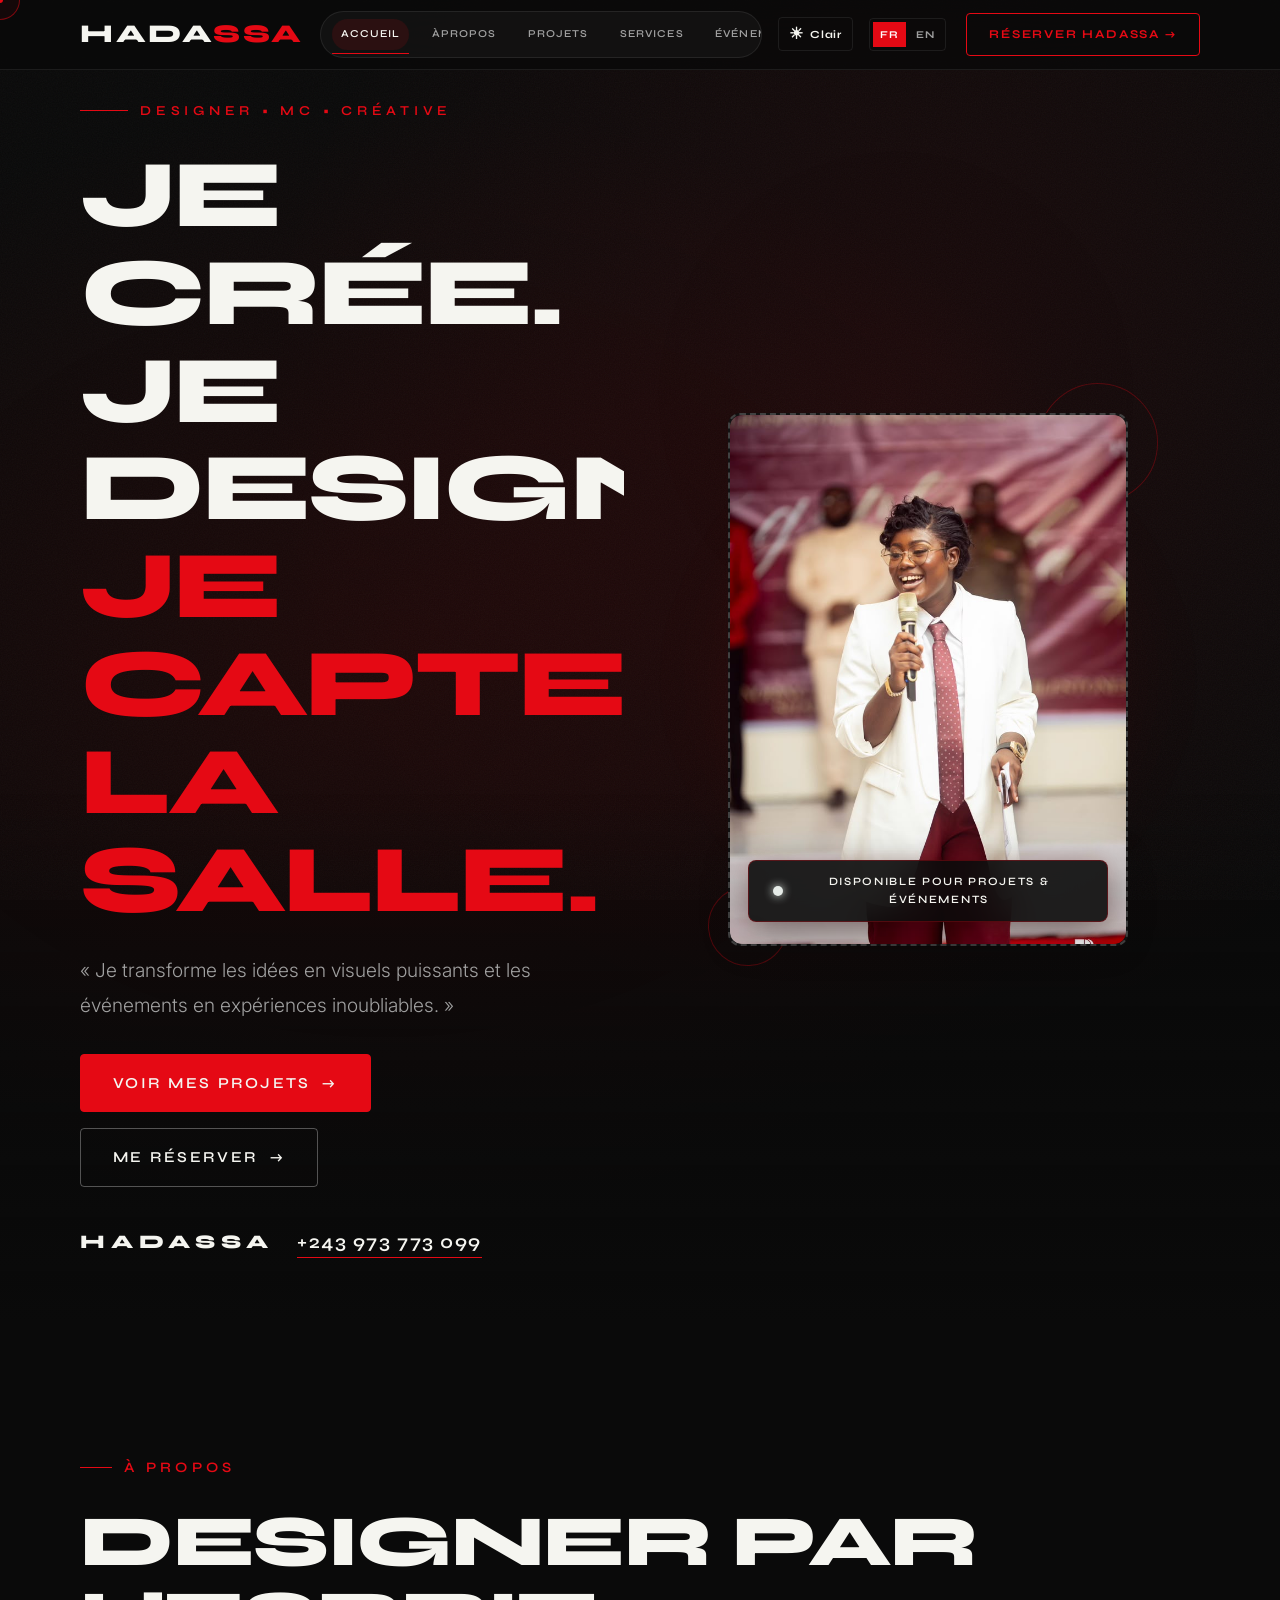
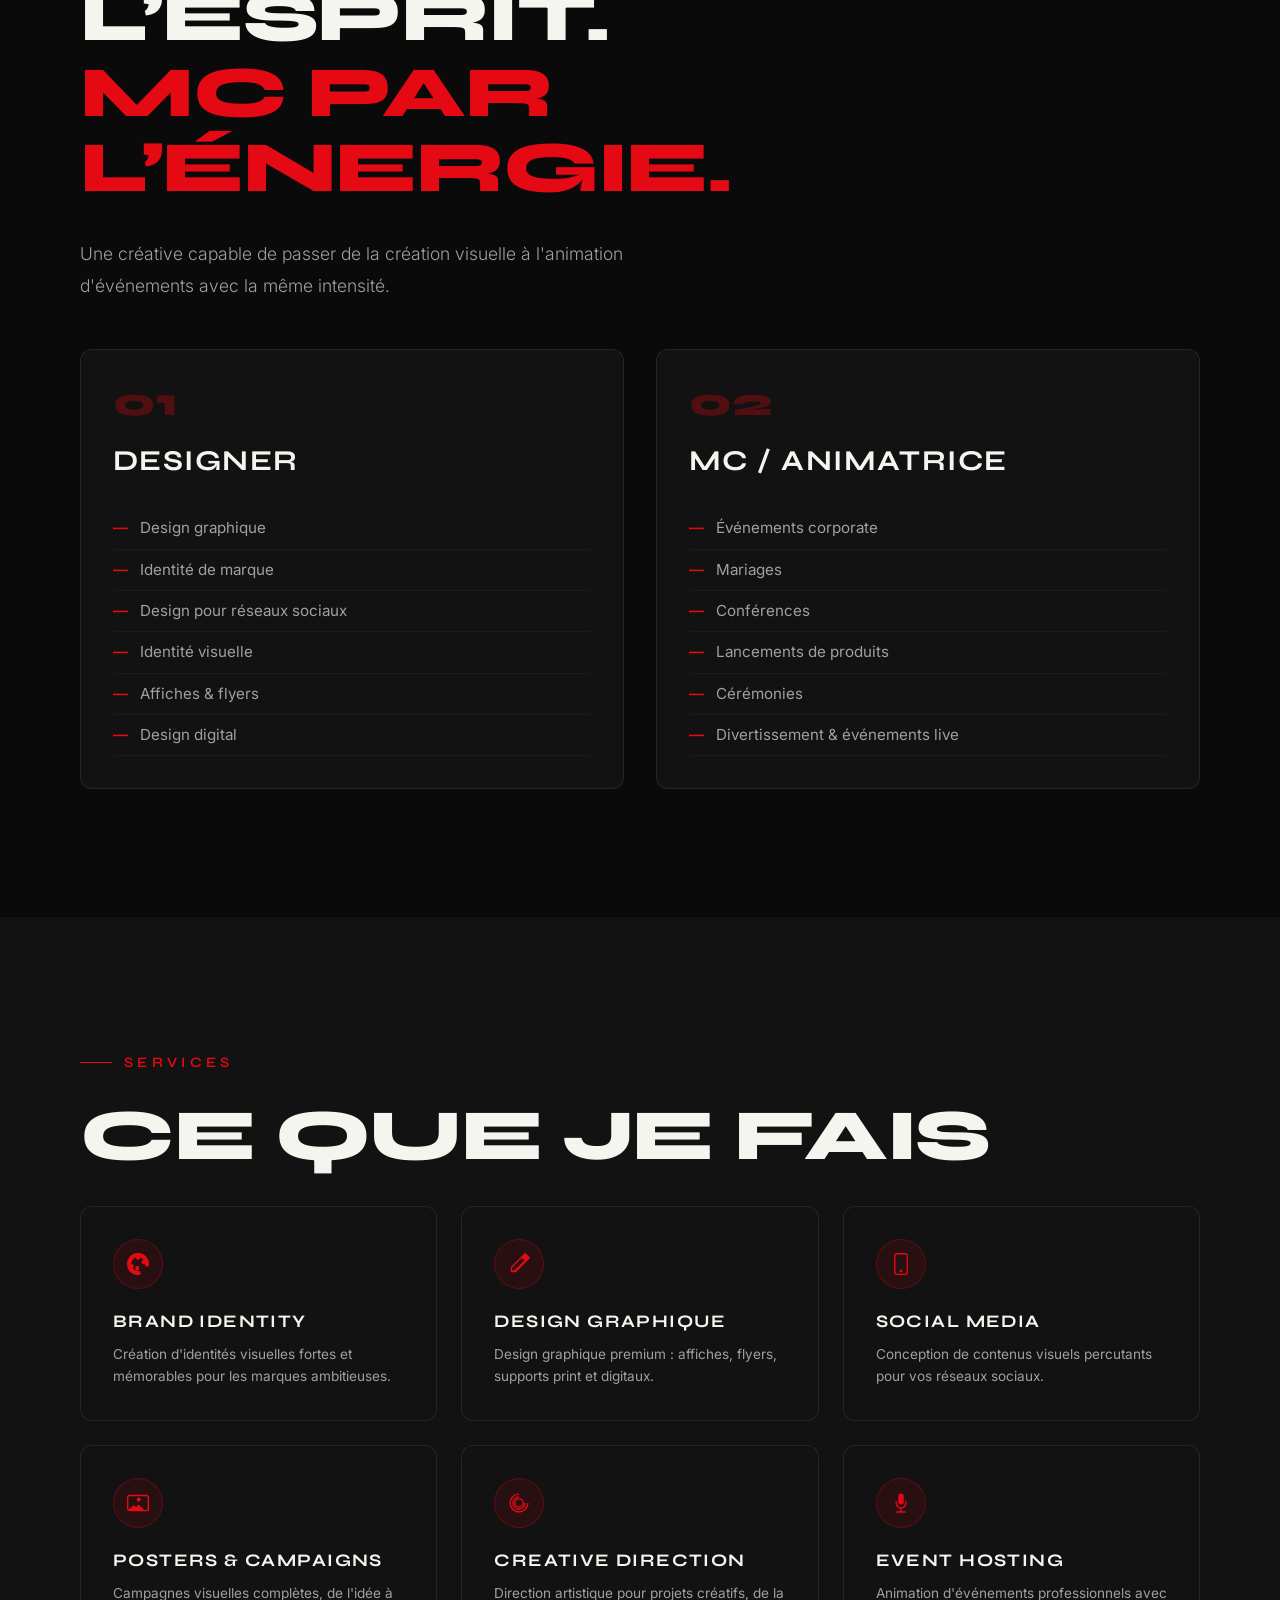
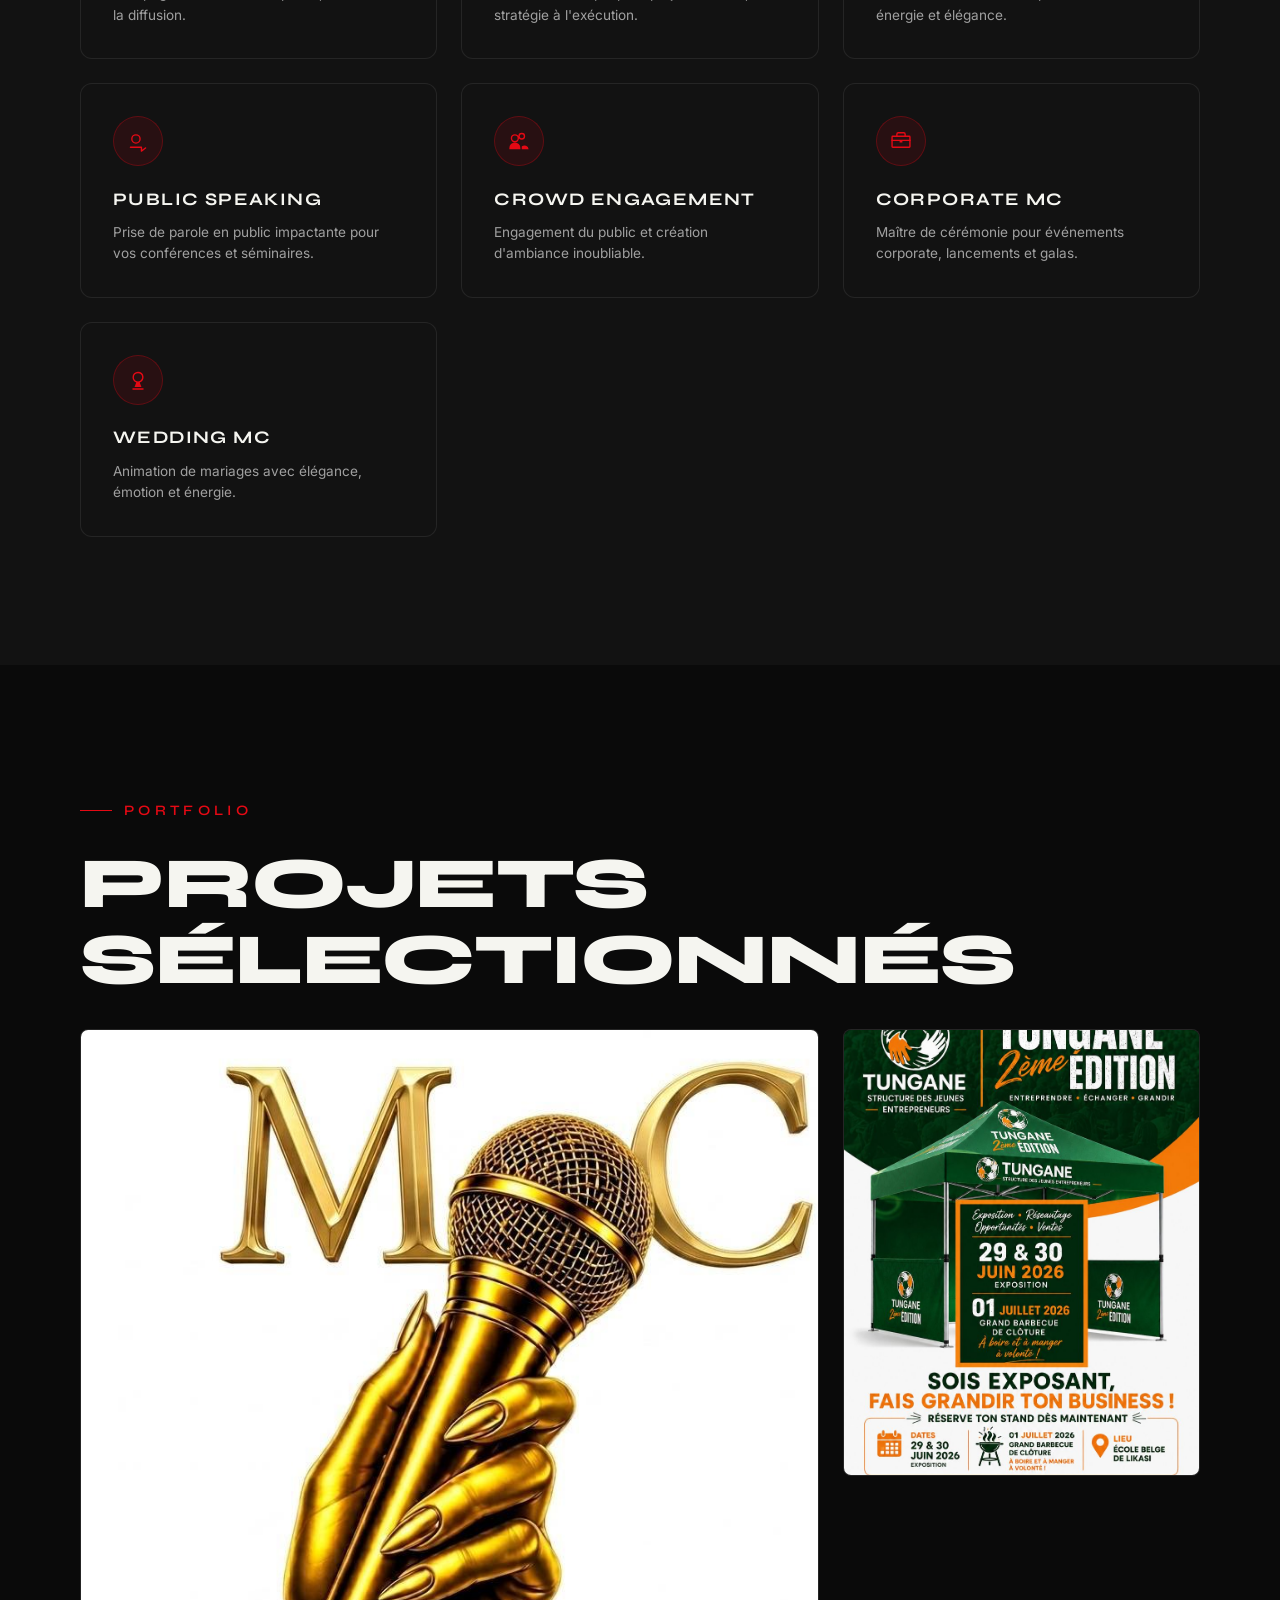
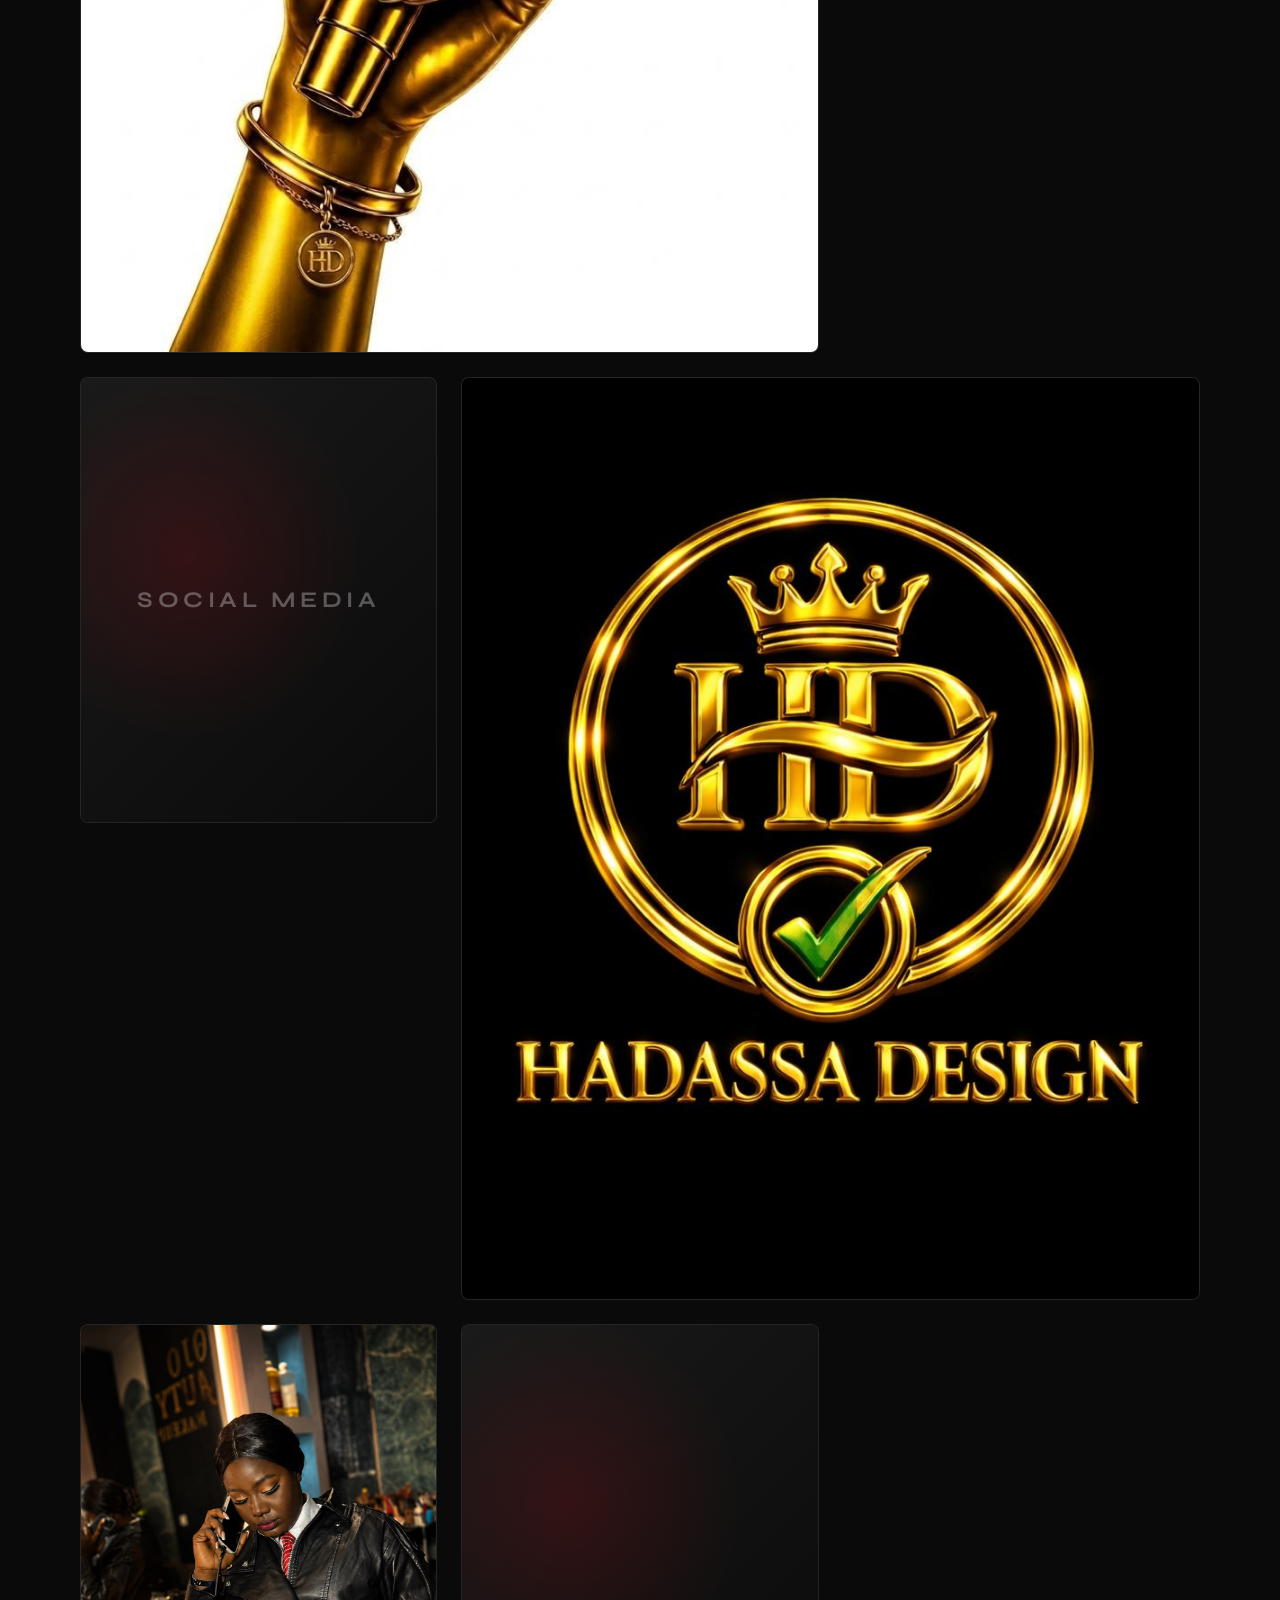
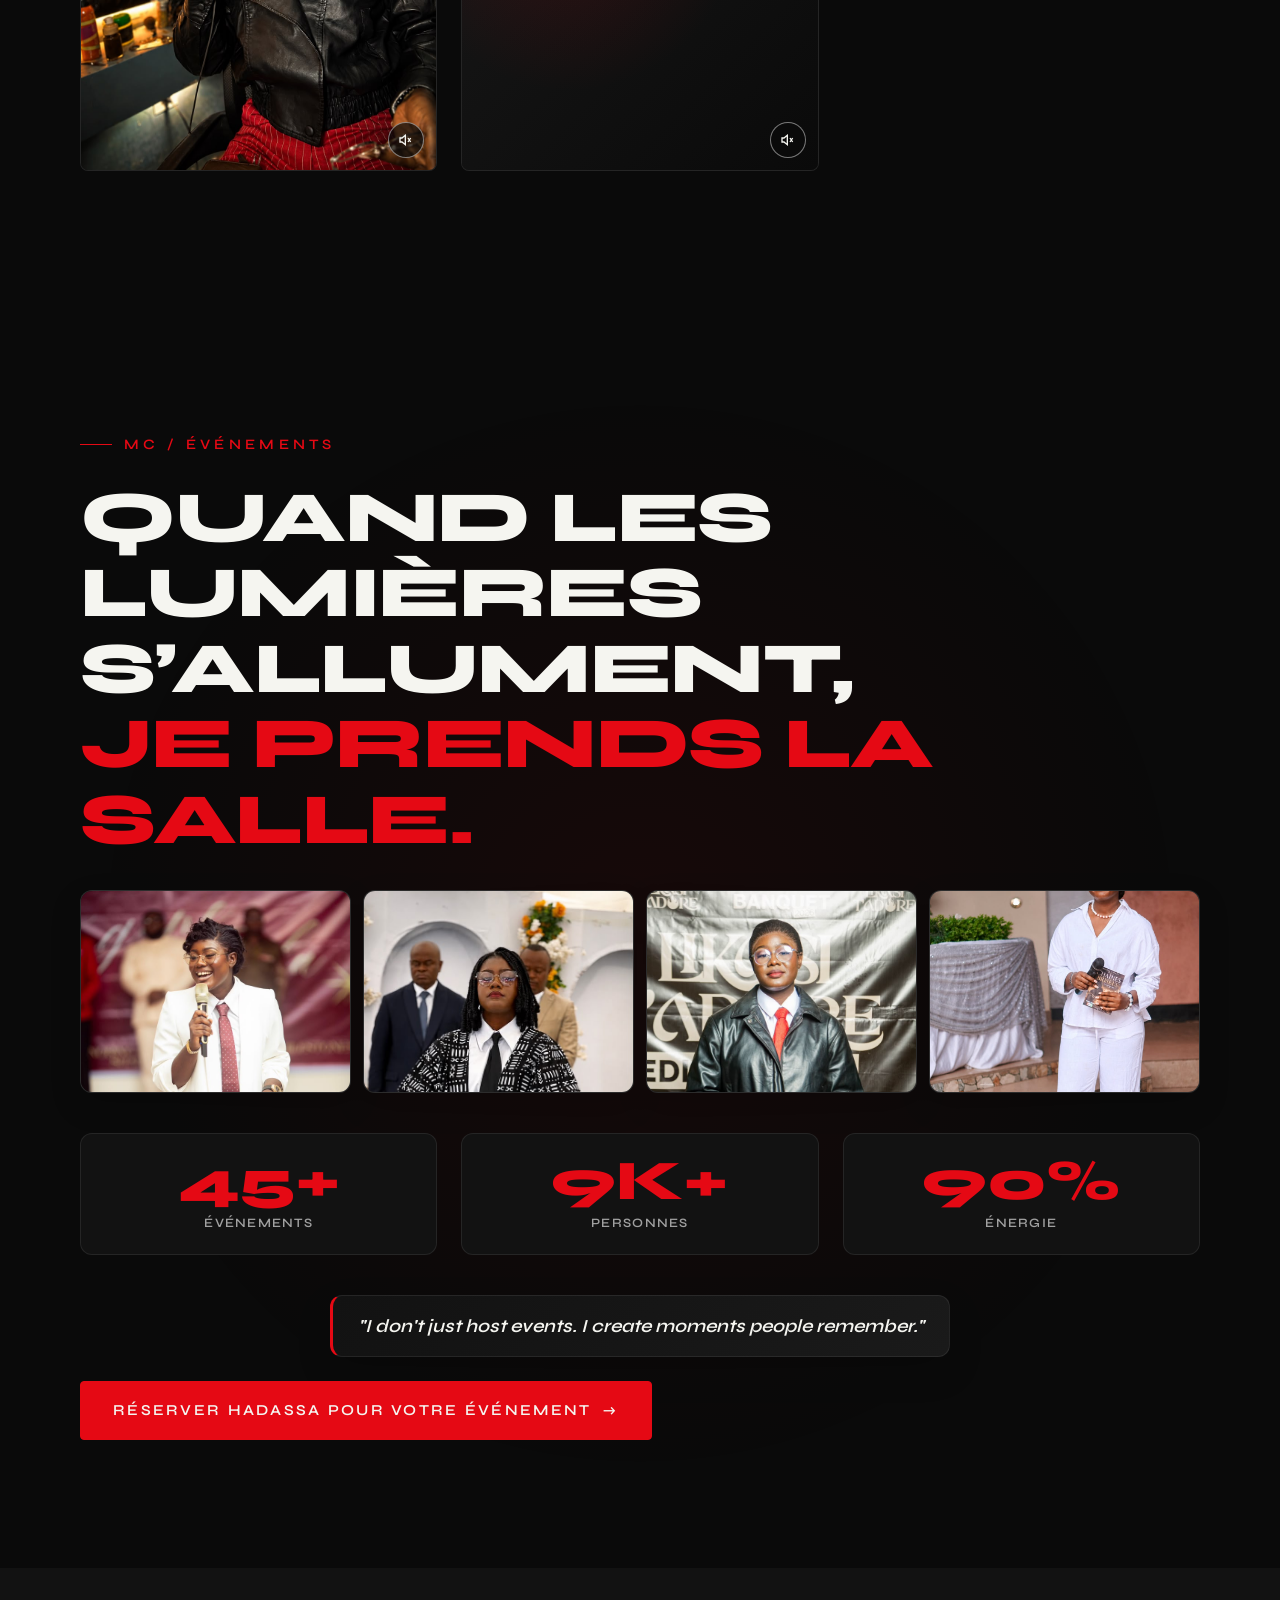
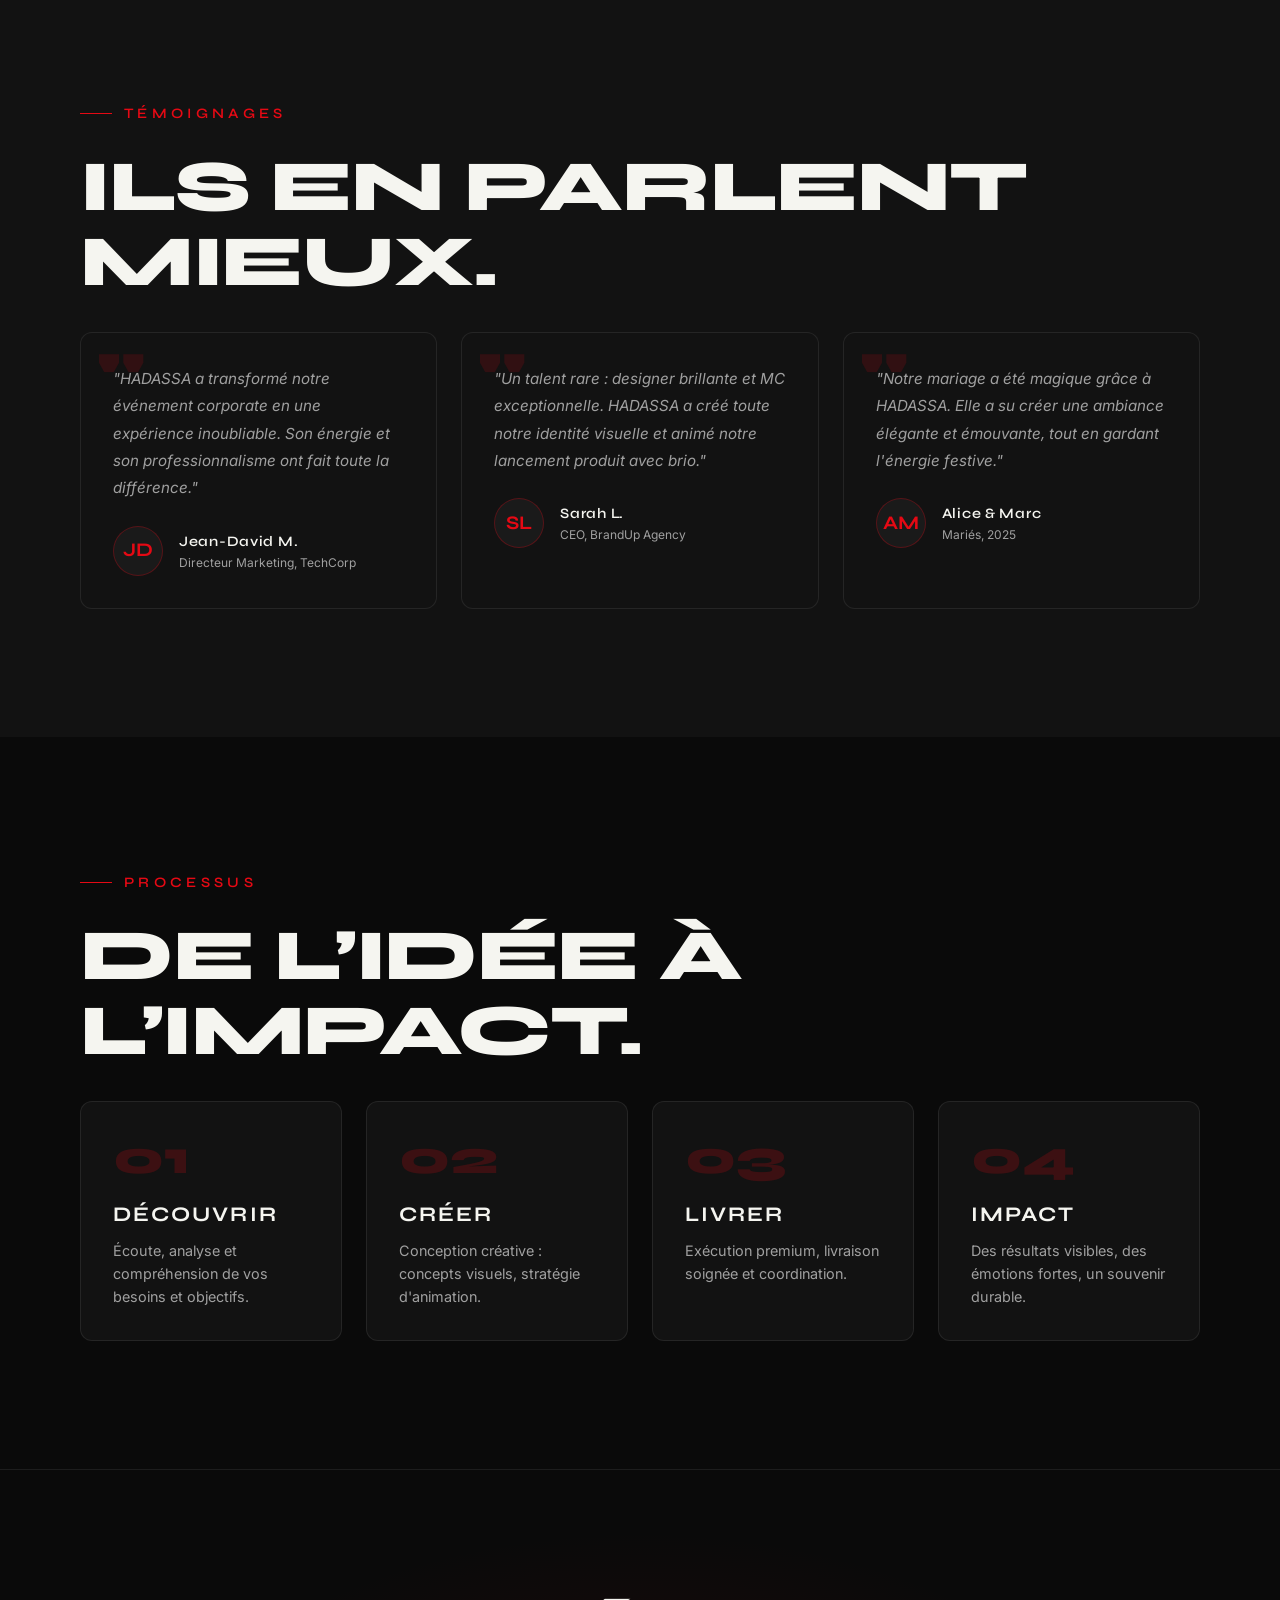
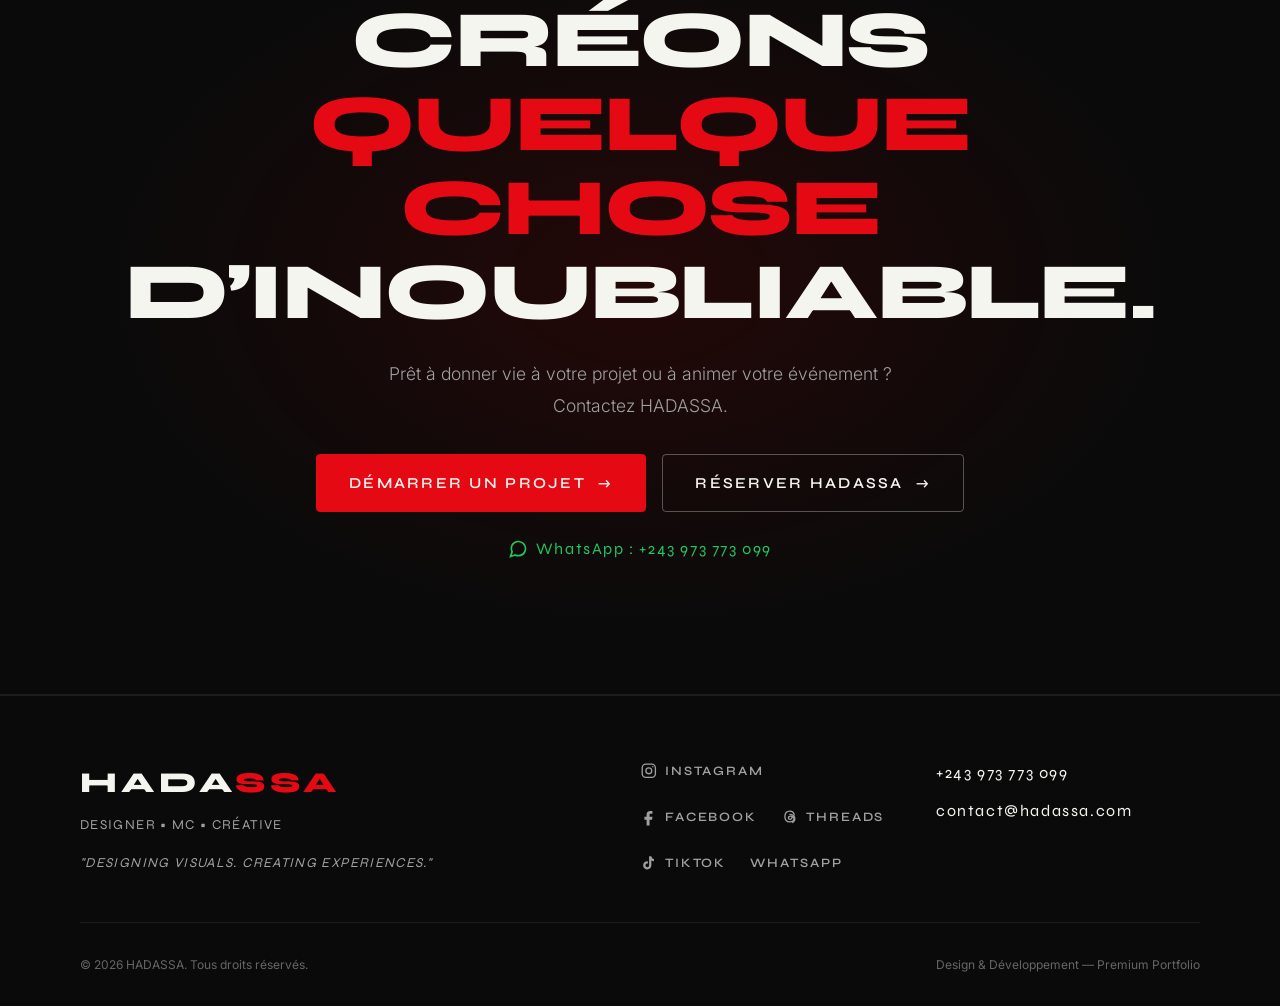
==== index.html @ 3456a985 "Fix hero image extension to match EV1.jpeg asset" ====
<!DOCTYPE html>
<html lang="fr">
<head>
    <meta charset="UTF-8">
    <meta name="viewport" content="width=device-width, initial-scale=1.0">
    <title>HADASSA — Designer & MC | Portfolio Créatif</title>
    <meta name="description" content="HADASSA — Designer graphique / Digital Designer & Maître de cérémonie. Je transforme les idées en visuels puissants et les événements en expériences inoubliables.">
    <meta name="theme-color" content="#0a0a0a">
    <script>
        (function () {
            try {
                const savedTheme = localStorage.getItem('hadassa-theme');
                if (savedTheme === 'light' || savedTheme === 'dark') {
                    document.documentElement.dataset.theme = savedTheme;
                }
            } catch (error) {
                // Le thème sombre reste le thème par défaut.
            }
        })();
    </script>
    <meta name="robots" content="index, follow">
    <link rel="canonical" href="https://hd-orpin-zeta.vercel.app/">
    <meta property="og:title" content="HADASSA — Designer & MC">
    <meta property="og:description" content="Portfolio créatif premium de HADASSA, Designer graphique & Maître de cérémonie.">
    <meta property="og:type" content="website">
    <meta property="og:url" content="https://hd-orpin-zeta.vercel.app/">
    <meta name="twitter:card" content="summary_large_image">
    <meta name="twitter:title" content="HADASSA — Designer & MC">
    <meta name="twitter:description" content="Designer graphique et maîtresse de cérémonie. Découvrez le portfolio créatif de HADASSA.">

    <!-- Police : Syne pour les titres, Inter pour le texte -->
    <link rel="preconnect" href="https://fonts.googleapis.com">
    <link rel="preconnect" href="https://fonts.gstatic.com" crossorigin>
    <link href="https://fonts.googleapis.com/css2?family=Syne:wght@400;500;600;700;800&family=Inter:wght@300;400;500;600&display=swap" rel="stylesheet">

    <style>
        /* ========== VARIABLES & RESET ========== */
        :root {
            --black: #0a0a0a;
            --black-2: #121212;
            --black-3: #1a1a1a;
            --red: #e50914;
            --red-dark: #8b0000;
            --red-glow: rgba(229, 9, 20, 0.5);
            --white: #f5f5f0;
            --gray: #a0a0a0;
            --gray-dark: #666;
            --border: rgba(255, 255, 255, 0.08);
            --font-title: 'Syne', sans-serif;
            --font-text: 'Inter', sans-serif;
            --transition: 0.4s cubic-bezier(0.25, 0.46, 0.45, 0.94);
            --max-width: 1200px;
            --section-padding: clamp(4rem, 10vw, 8rem);
            --grain-opacity: 0.04;
            color-scheme: dark;
        }

        /* Thème clair : palette ivoire, contrastes renforcés, accent rouge conservé. */
        html[data-theme="light"] {
            color-scheme: light;
            --black: #f7f6f2;
            --black-2: #eeece7;
            --black-3: #e3e0d9;
            --white: #171717;
            --gray: #55534f;
            --gray-dark: #77736d;
            --border: rgba(20, 20, 20, 0.13);
            --red-glow: rgba(229, 9, 20, 0.18);
            --grain-opacity: 0.018;
        }

        *,
        *::before,
        *::after {
            margin: 0;
            padding: 0;
            box-sizing: border-box;
        }

        html {
            scroll-behavior: smooth;
            -webkit-font-smoothing: antialiased;
            -moz-osx-font-smoothing: grayscale;
            scroll-padding-top: 80px;
        }

        body {
            font-family: var(--font-text);
            background-color: var(--black);
            color: var(--white);
            line-height: 1.6;
            overflow-x: hidden;
            cursor: auto;
            position: relative;
            min-height: 100vh;
        }

        /* Texture de grain subtile */
        body::before {
            content: '';
            position: fixed;
            inset: 0;
            background-image: url("data:image/svg+xml,%3Csvg viewBox='0 0 256 256' xmlns='http://www.w3.org/2000/svg'%3E%3Cfilter id='noise'%3E%3CfeTurbulence type='fractalNoise' baseFrequency='0.8' numOctaves='4' stitchTiles='stitch'/%3E%3C/filter%3E%3Crect width='100%25' height='100%25' filter='url(%23noise)' opacity='1'/%3E%3C/svg%3E");
            background-size: 256px 256px;
            opacity: var(--grain-opacity);
            pointer-events: none;
            z-index: 1;
        }

        body.no-scroll {
            overflow: hidden;
        }

        img {
            max-width: 100%;
            height: auto;
            display: block;
        }

        a {
            color: inherit;
            text-decoration: none;
            transition: color var(--transition);
        }

        ul,
        ol {
            list-style: none;
        }

        button {
            font-family: inherit;
            cursor: pointer;
            border: none;
            background: none;
            color: inherit;
        }

        /* ========== CURSEUR PERSONNALISÉ (desktop uniquement) ========== */
        .cursor-dot,
        .cursor-circle {
            position: fixed;
            top: 0;
            left: 0;
            pointer-events: none;
            z-index: 9999;
            border-radius: 50%;
            transform: translate(-50%, -50%);
            transition: width 0.3s, height 0.3s, opacity 0.3s;
            opacity: 0;
        }
        .cursor-dot {
            width: 6px;
            height: 6px;
            background: var(--red);
            z-index: 10000;
        }
        .cursor-circle {
            width: 40px;
            height: 40px;
            border: 1px solid rgba(229, 9, 20, 0.5);
            background: rgba(229, 9, 20, 0.05);
            transition: width 0.3s, height 0.3s, opacity 0.3s, background 0.3s;
        }
        .cursor-circle.hovered {
            width: 60px;
            height: 60px;
            background: rgba(229, 9, 20, 0.15);
        }
        @media (hover: hover) and (pointer: fine) {
            .cursor-dot,
            .cursor-circle {
                opacity: 1;
            }
            body.custom-cursor {
                cursor: none;
            }
            body.custom-cursor a,
            body.custom-cursor button {
                cursor: none;
            }
        }

        /* ========== UTILITAIRES ========== */
        .container {
            width: 100%;
            max-width: var(--max-width);
            margin: 0 auto;
            padding: 0 clamp(1.2rem, 4vw, 2.5rem);
            position: relative;
            z-index: 2;
        }

        .section {
            padding: var(--section-padding) 0;
            position: relative;
            z-index: 2;
        }

        .section-label {
            font-family: var(--font-title);
            font-size: clamp(0.75rem, 2vw, 0.9rem);
            font-weight: 600;
            letter-spacing: 0.3em;
            text-transform: uppercase;
            color: var(--red);
            margin-bottom: 1.5rem;
            display: inline-flex;
            align-items: center;
            gap: 0.75rem;
        }
        .section-label::before {
            content: '';
            display: inline-block;
            width: 2rem;
            height: 1px;
            background: var(--red);
        }

        .section-title {
            font-family: var(--font-title);
            font-size: clamp(2.5rem, 6vw, 4.5rem);
            font-weight: 800;
            line-height: 1.05;
            text-transform: uppercase;
            letter-spacing: -0.02em;
            margin-bottom: 2rem;
            color: var(--white);
        }
        .section-title .accent {
            color: var(--red);
        }

        .text-muted {
            color: var(--gray);
            font-size: clamp(0.95rem, 2vw, 1.1rem);
            font-weight: 300;
            max-width: 560px;
            line-height: 1.8;
        }

        .btn {
            display: inline-flex;
            align-items: center;
            gap: 0.75rem;
            padding: 1rem 2rem;
            font-family: var(--font-title);
            font-weight: 600;
            font-size: clamp(0.85rem, 1.5vw, 0.95rem);
            text-transform: uppercase;
            letter-spacing: 0.15em;
            border-radius: 4px;
            transition: all var(--transition);
            position: relative;
            overflow: hidden;
            white-space: nowrap;
        }
        .btn-primary {
            background: var(--red);
            color: var(--white);
            border: 1px solid var(--red);
        }
        .btn-primary:hover {
            background: transparent;
            color: var(--red);
            box-shadow: 0 0 30px var(--red-glow);
            transform: translateY(-2px);
        }
        .btn-outline {
            background: transparent;
            color: var(--white);
            border: 1px solid rgba(255, 255, 255, 0.3);
        }
        .btn-outline:hover {
            border-color: var(--red);
            color: var(--red);
            box-shadow: 0 0 20px rgba(229, 9, 20, 0.2);
            transform: translateY(-2px);
        }
        .btn-sm {
            padding: 0.75rem 1.5rem;
            font-size: 0.8rem;
        }
        .btn .arrow {
            transition: transform var(--transition);
        }
        .btn:hover .arrow {
            transform: translateX(6px);
        }

        /* ========== HEADER ========== */
        .header {
            position: fixed;
            top: 0;
            left: 0;
            width: 100%;
            z-index: 100;
            background: rgba(10, 10, 10, 0.85);
            backdrop-filter: blur(20px);
            -webkit-backdrop-filter: blur(20px);
            border-bottom: 1px solid var(--border);
            transition: background var(--transition), border-color var(--transition);
            height: 70px;
            display: flex;
            align-items: center;
        }
        .header.scrolled {
            background: rgba(10, 10, 10, 0.96);
            border-bottom-color: rgba(229, 9, 20, 0.2);
            height: 62px;
        }
        .header,
        .header-inner {
            transition: height var(--transition), background var(--transition), border-color var(--transition);
        }
        .header.scrolled .nav-desktop {
            padding-top: 0.3rem;
            padding-bottom: 0.3rem;
        }
        .header-inner {
            display: flex;
            align-items: center;
            justify-content: space-between;
            width: 100%;
        }
        .language-switcher {
            display: inline-flex;
            align-items: center;
            gap: 0.15rem;
            margin-left: auto;
            margin-right: 1.25rem;
            padding: 0.2rem;
            border: 1px solid var(--border);
            border-radius: 4px;
        }
        .language-switcher button {
            padding: 0.35rem 0.45rem;
            border: 0;
            background: transparent;
            color: var(--gray);
            font-family: var(--font-title);
            font-size: 0.65rem;
            font-weight: 700;
            letter-spacing: 0.08em;
            cursor: pointer;
            transition: color var(--transition), background var(--transition);
        }
        .language-switcher button.active,
        .language-switcher button:hover {
            background: var(--red);
            color: #fff;
        }
        .theme-toggle {
            display: inline-flex;
            align-items: center;
            justify-content: center;
            gap: 0.4rem;
            min-height: 34px;
            margin-right: 1rem;
            padding: 0.35rem 0.65rem;
            border: 1px solid var(--border);
            border-radius: 4px;
            color: var(--white);
            font-family: var(--font-title);
            font-size: 0.68rem;
            font-weight: 700;
            letter-spacing: 0.06em;
            transition: color var(--transition), background var(--transition), border-color var(--transition);
        }
        .theme-toggle:hover {
            border-color: var(--red);
            color: var(--red);
        }
        .theme-toggle-icon {
            font-size: 1rem;
            line-height: 1;
        }
        .logo {
            font-family: var(--font-title);
            font-weight: 800;
            font-size: 1.6rem;
            letter-spacing: 0.1em;
            text-transform: uppercase;
            color: var(--white);
            /* position: relative;  */
            z-index: 101;
        }
        .logo span {
            color: var(--red);
        }

        .nav-desktop {
            display: flex;
            align-items: center;
            gap: clamp(0.65rem, 1.1vw, 1rem);
            flex: 1 1 auto;
            min-width: 0;
            max-width: 510px;
            margin: 0 1rem;
            padding: 0.45rem 0.7rem;
            overflow-x: auto;
            overflow-y: hidden;
            overscroll-behavior-x: contain;
            scrollbar-width: none;
            -ms-overflow-style: none;
            border: 1px solid var(--border);
            border-radius: 999px;
            background: rgba(255, 255, 255, 0.035);
            white-space: nowrap;
        }
        .nav-desktop::-webkit-scrollbar {
            display: none;
        }
        .nav-desktop a {
            flex: 0 0 auto;
            font-family: var(--font-title);
            font-size: 0.66rem;
            font-weight: 600;
            letter-spacing: 0.1em;
            text-transform: uppercase;
            color: var(--gray);
            transition: color var(--transition), background var(--transition);
            position: relative;
            padding: 0.45rem 0.55rem;
            border-radius: 999px;
        }
        .nav-desktop a::after {
            content: '';
            position: absolute;
            bottom: -4px;
            left: 0;
            width: 0;
            height: 1px;
            background: var(--red);
            transition: width var(--transition);
        }
        .nav-desktop a:hover,
        .nav-desktop a.active {
            color: var(--white);
            background: rgba(229, 9, 20, 0.12);
        }
        .nav-desktop a:hover::after,
        .nav-desktop a.active::after {
            width: 100%;
        }

        .header-cta {
            font-family: var(--font-title);
            font-size: 0.75rem;
            font-weight: 700;
            letter-spacing: 0.15em;
            text-transform: uppercase;
            padding: 0.7rem 1.4rem;
            border: 1px solid var(--red);
            border-radius: 4px;
            color: var(--red);
            transition: all var(--transition);
            white-space: nowrap;
        }
        .header-cta:hover {
            background: var(--red);
            color: var(--white);
            box-shadow: 0 0 25px var(--red-glow);
        }

        /* Hamburger mobile */
        .hamburger {
            display: none;
            flex-direction: column;
            gap: 6px;
            padding: 8px;
            z-index: 101;
            background: none;
            border: none;
            cursor: pointer;
        }
        .hamburger span {
            display: block;
            width: 28px;
            height: 2px;
            background: var(--white);
            transition: all 0.3s ease;
            transform-origin: center;
        }
        .hamburger.active span:nth-child(1) {
            transform: translateY(8px) rotate(45deg);
            background: var(--red);
        }
        .hamburger.active span:nth-child(2) {
            opacity: 0;
        }
        .hamburger.active span:nth-child(3) {
            transform: translateY(-8px) rotate(-45deg);
            background: var(--red);
        }

        /* Menu mobile overlay */
        .mobile-menu {
            position: fixed;
            top: 0;
            left: 0;
            width: 100%;
            height: 100vh;
            background: rgba(10, 10, 10, 0.98);
            backdrop-filter: blur(30px);
            -webkit-backdrop-filter: blur(30px);
            z-index: 99;
            display: flex;
            flex-direction: column;
            align-items: center;
            justify-content: center;
            gap: 2rem;
            opacity: 0;
            pointer-events: none;
            transition: opacity 0.4s ease;
        }
        .mobile-menu.open {
            opacity: 1;
            pointer-events: all;
        }
        .mobile-menu a {
            font-family: var(--font-title);
            font-size: clamp(1.5rem, 5vw, 2.2rem);
            font-weight: 700;
            letter-spacing: 0.1em;
            text-transform: uppercase;
            color: var(--white);
            transition: color var(--transition);
        }
        .mobile-menu a:hover {
            color: var(--red);
        }
        .mobile-menu .mobile-cta {
            margin-top: 1rem;
            padding: 1rem 2rem;
            border: 1px solid var(--red);
            border-radius: 4px;
            color: var(--red);
            font-size: 1rem;
            letter-spacing: 0.2em;
        }

        /* ========== HERO ========== */
        .hero {
            min-height: 100vh;
            display: flex;
            align-items: center;
            padding-top: 100px;
            padding-bottom: 4rem;
            position: relative;
            overflow: hidden;
            background: radial-gradient(ellipse at 30% 50%, rgba(139, 0, 0, 0.15) 0%, transparent 60%),
                radial-gradient(ellipse at 70% 30%, rgba(229, 9, 20, 0.08) 0%, transparent 50%),
                var(--black);
        }
        .hero::after {
            content: '';
            position: absolute;
            inset: 0;
            background: linear-gradient(180deg, transparent 60%, var(--black) 100%);
            pointer-events: none;
            z-index: 1;
        }
        .hero-grid {
            display: grid;
            grid-template-columns: 1fr;
            gap: 3rem;
            align-items: center;
            position: relative;
            z-index: 3;
            width: 100%;
        }

        .hero-content {
            display: flex;
            flex-direction: column;
            gap: 1.5rem;
            min-width: 0;
        }
        .hero-label {
            font-family: var(--font-title);
            font-size: clamp(0.7rem, 2vw, 0.85rem);
            font-weight: 600;
            letter-spacing: 0.35em;
            text-transform: uppercase;
            color: var(--red);
            display: flex;
            align-items: center;
            gap: 0.75rem;
        }
        .hero-label::before {
            content: '';
            width: 3rem;
            height: 1px;
            background: var(--red);
        }
        .hero-title {
            font-family: var(--font-title);
            font-size: clamp(2.8rem, 8vw, 6rem);
            font-weight: 800;
            line-height: 1.02;
            text-transform: uppercase;
            letter-spacing: -0.03em;
            color: var(--white);
        }
        .hero-title .line {
            display: block;
            overflow: hidden;
        }
        .hero-title .line span {
            display: inline-block;
            transform: translateY(100%);
            animation: revealText 0.8s cubic-bezier(0.25, 0.46, 0.45, 0.94) forwards;
        }
        .hero-title .line:nth-child(1) span {
            animation-delay: 0.2s;
        }
        .hero-title .line:nth-child(2) span {
            animation-delay: 0.35s;
        }
        .hero-title .line:nth-child(3) span {
            animation-delay: 0.5s;
            color: var(--red);
        }
        @keyframes revealText {
            to {
                transform: translateY(0);
            }
        }

        .hero-subtitle {
            font-size: clamp(1rem, 2.5vw, 1.2rem);
            color: var(--gray);
            font-weight: 300;
            max-width: 500px;
            line-height: 1.8;
        }
        .hero-buttons {
            display: flex;
            flex-wrap: wrap;
            gap: 1rem;
            margin-top: 0.5rem;
        }
        .hero-contact {
            display: flex;
            align-items: center;
            gap: 1.5rem;
            margin-top: 1rem;
            font-family: var(--font-title);
            font-size: clamp(0.8rem, 2vw, 0.95rem);
            letter-spacing: 0.1em;
            color: var(--gray);
        }
        .hero-contact .phone-link {
            color: var(--white);
            font-weight: 600;
            font-size: clamp(1rem, 2.5vw, 1.2rem);
            border-bottom: 1px solid var(--red);
            transition: color var(--transition), border-color var(--transition);
        }
        .hero-contact .phone-link:hover {
            color: var(--red);
            border-color: var(--white);
        }

        /* Zone photo hero */
        .hero-photo-wrapper {
            position: relative;
            width: 100%;
            min-width: 0;
            max-width: 500px;
            margin: 0 auto;
            aspect-ratio: 3/4;
            border-radius: 12px;
            overflow: visible;
        }
        .hero-photo-placeholder {
            width: 100%;
            height: 100%;
            border-radius: 12px;
            border: 2px dashed rgba(253, 253, 253, 0.2);
            display: flex;
            flex-direction: column;
            align-items: center;
            justify-content: center;
            gap: 1rem;
            background: radial-gradient(ellipse at center, rgba(229, 9, 20, 0.08) 0%, transparent 70%),
                var(--black-2);
            position: relative;
            overflow: hidden;
            transition: all var(--transition);
            min-height: 300px;
        }
        .hero-photo-placeholder img {
            width: 100%;
            height: 100%;
            object-fit: cover;
            border-radius: inherit;
            display: block;
        }
        .hero-photo-placeholder .icon {
            width: 60px;
            height: 60px;
            border-radius: 50%;
            background: rgba(229, 9, 20, 0.1);
            display: flex;
            align-items: center;
            justify-content: center;
            border: 1px solid rgba(229, 9, 20, 0.3);
        }
        .hero-photo-placeholder .icon svg {
            width: 30px;
            height: 30px;
            stroke: var(--red);
            fill: none;
            stroke-width: 1.5;
        }
        .hero-photo-placeholder p {
            font-size: 0.8rem;
            color: var(--gray);
            letter-spacing: 0.1em;
            text-transform: uppercase;
            text-align: center;
            padding: 0 1rem;
        }
        .hero-photo-placeholder .replace-note {
            font-size: 0.7rem;
            color: var(--gray-dark);
            letter-spacing: 0.05em;
        }

        /* Halo rouge et formes abstraites */
        .hero-photo-halo {
            position: absolute;
            inset: -2rem;
            border-radius: 50%;
            background: radial-gradient(circle, rgba(229, 9, 20, 0.2) 0%, transparent 60%);
            filter: blur(40px);
            z-index: -1;
            animation: pulseHalo 3s ease-in-out infinite;
        }
        @keyframes pulseHalo {
            0%,
            100% {
                opacity: 0.5;
                transform: scale(1);
            }
            50% {
                opacity: 1;
                transform: scale(1.05);
            }
        }
        .hero-photo-shape {
            position: absolute;
            border: 1px solid rgba(229, 9, 20, 0.3);
            border-radius: 50%;
            z-index: -1;
        }
        .hero-photo-shape.shape-1 {
            width: 120px;
            height: 120px;
            top: -30px;
            right: -30px;
            animation: float 6s ease-in-out infinite;
        }
        .hero-photo-shape.shape-2 {
            width: 80px;
            height: 80px;
            bottom: -20px;
            left: -20px;
            animation: float 8s ease-in-out infinite reverse;
        }
        @keyframes float {
            0%,
            100% {
                transform: translateY(0) rotate(0deg);
            }
            50% {
                transform: translateY(-15px) rotate(5deg);
            }
        }

        /* Carte flottante */
        .hero-float-card {
            position: absolute;
            bottom: 1.5rem;
            left: 50%;
            transform: translateX(-50%);
            background: rgba(10, 10, 10, 0.9);
            backdrop-filter: blur(20px);
            -webkit-backdrop-filter: blur(20px);
            border: 1px solid rgba(229, 9, 20, 0.3);
            border-radius: 8px;
            padding: 0.75rem 1.5rem;
            display: flex;
            align-items: center;
            gap: 0.75rem;
            width: min(90%, 360px);
            max-width: calc(100% - 2rem);
            justify-content: center;
            white-space: normal;
            text-align: center;
            box-shadow: 0 10px 40px rgba(0, 0, 0, 0.5), 0 0 20px rgba(229, 9, 20, 0.1);
            animation: floatCard 4s ease-in-out infinite;
            z-index: 5;
        }
        .hero-float-card .dot {
            width: 10px;
            height: 10px;
            border-radius: 50%;
            background: #e6ece8;
            box-shadow: 0 0 10px #e8f3ec;
            flex-shrink: 0;
            animation: blink 2s infinite;
        }
        @keyframes blink {
            0%,
            100% {
                opacity: 1;
            }
            50% {
                opacity: 0.3;
            }
        }
        .hero-float-card span {
            font-family: var(--font-title);
            font-size: 0.7rem;
            font-weight: 600;
            letter-spacing: 0.15em;
            text-transform: uppercase;
            color: var(--white);
        }
        @keyframes floatCard {
            0%,
            100% {
                transform: translateX(-50%) translateY(0);
            }
            50% {
                transform: translateX(-50%) translateY(-8px);
            }
        }

        /* ========== ANIMATIONS DE SCROLL ========== */
        .fade-in {
            opacity: 0;
            transform: translateY(30px);
            transition: opacity 0.8s ease, transform 0.8s ease;
        }
        .fade-in.visible {
            opacity: 1;
            transform: translateY(0);
        }
        .fade-in-delay-1 {
            transition-delay: 0.15s;
        }
        .fade-in-delay-2 {
            transition-delay: 0.3s;
        }
        .fade-in-delay-3 {
            transition-delay: 0.45s;
        }

        @media (prefers-reduced-motion: reduce) {
            *,
            *::before,
            *::after {
                animation-duration: 0.01ms !important;
                animation-iteration-count: 1 !important;
                transition-duration: 0.01ms !important;
            }
            .hero-title .line span {
                transform: translateY(0);
                animation: none;
            }
            .fade-in {
                opacity: 1;
                transform: none;
                transition: none;
            }
            .hero-photo-halo {
                animation: none;
            }
            .hero-float-card {
                animation: none;
            }
        }

        /* ========== ABOUT ========== */
        .about-grid {
            display: grid;
            grid-template-columns: 1fr;
            gap: 2rem;
        }
        .about-block {
            background: var(--black-2);
            border: 1px solid var(--border);
            border-radius: 12px;
            padding: 2rem;
            transition: border-color var(--transition), box-shadow var(--transition);
            position: relative;
            overflow: hidden;
        }
        .about-block::before {
            content: '';
            position: absolute;
            top: 0;
            left: 0;
            width: 4px;
            height: 100%;
            background: var(--red);
            opacity: 0;
            transition: opacity var(--transition);
        }
        .about-block:hover::before {
            opacity: 1;
        }
        .about-block:hover {
            border-color: rgba(229, 9, 20, 0.3);
            box-shadow: 0 10px 40px rgba(0, 0, 0, 0.3);
        }
        .about-block-number {
            font-family: var(--font-title);
            font-size: 2.5rem;
            font-weight: 800;
            color: var(--red);
            opacity: 0.3;
            line-height: 1;
            margin-bottom: 1rem;
        }
        .about-block h3 {
            font-family: var(--font-title);
            font-size: clamp(1.3rem, 3vw, 1.8rem);
            font-weight: 700;
            text-transform: uppercase;
            letter-spacing: 0.05em;
            margin-bottom: 1.5rem;
        }
        .about-block ul li {
            display: flex;
            align-items: center;
            gap: 0.75rem;
            padding: 0.5rem 0;
            color: var(--gray);
            font-size: 0.95rem;
            border-bottom: 1px solid rgba(255, 255, 255, 0.04);
        }
        .about-block ul li::before {
            content: '—';
            color: var(--red);
            font-weight: 600;
        }
        .about-block ul li:hover {
            color: var(--white);
        }
        /* ========== SERVICES ========== */
        .services-grid {
            display: grid;
            grid-template-columns: 1fr;
            gap: 1.5rem;
        }
        .service-card {
            background: var(--black-2);
            border: 1px solid var(--border);
            border-radius: 12px;
            padding: 2rem;
            transition: all var(--transition);
            position: relative;
            overflow: hidden;
        }
        .service-card::after {
            content: '';
            position: absolute;
            inset: 0;
            background: radial-gradient(ellipse at top right, rgba(229, 9, 20, 0.1) 0%, transparent 60%);
            opacity: 0;
            transition: opacity var(--transition);
        }
        .service-card:hover::after {
            opacity: 1;
        }
        .service-card:hover {
            border-color: rgba(229, 9, 20, 0.4);
            transform: translateY(-4px);
            box-shadow: 0 20px 50px rgba(0, 0, 0, 0.4), 0 0 30px rgba(229, 9, 20, 0.1);
        }
        .service-card .icon {
            width: 50px;
            height: 50px;
            border-radius: 50%;
            background: rgba(229, 9, 20, 0.1);
            border: 1px solid rgba(229, 9, 20, 0.3);
            display: flex;
            align-items: center;
            justify-content: center;
            margin-bottom: 1.2rem;
            font-size: 1.3rem;
            color: var(--red);
            transition: all var(--transition);
        }
        .service-card .icon svg {
            width: 22px;
            height: 22px;
            fill: currentColor;
        }
        .service-card:hover .icon {
            background: var(--red);
            color: var(--white);
            box-shadow: 0 0 20px var(--red-glow);
        }
        .service-card h3 {
            font-family: var(--font-title);
            font-size: 1.1rem;
            font-weight: 700;
            text-transform: uppercase;
            letter-spacing: 0.08em;
            margin-bottom: 0.5rem;
        }
        .service-card p {
            font-size: 0.85rem;
            color: var(--gray);
            line-height: 1.6;
        }

        /* ========== PORTFOLIO ========== */
        .portfolio-grid {
            display: grid;
            grid-template-columns: 1fr;
            gap: 1.5rem;
        }
        .portfolio-item {
            position: relative;
            border-radius: 8px;
            overflow: hidden;
            aspect-ratio: 4/5;
            background: var(--black-2);
            border: 1px solid var(--border);
            transition: border-color var(--transition);
            cursor: pointer;
        }
        .portfolio-item:hover {
            border-color: rgba(229, 9, 20, 0.4);
        }
        .portfolio-item .thumb {
            width: 100%;
            height: 100%;
            background: radial-gradient(ellipse at 30% 40%, rgba(229, 9, 20, 0.15) 0%, transparent 50%),
                linear-gradient(135deg, #1a1a1a 0%, #0a0a0a 100%);
            display: flex;
            align-items: center;
            justify-content: center;
            transition: transform 0.6s cubic-bezier(0.25, 0.46, 0.45, 0.94);
        }
        .portfolio-item .thumb video {
            width: 100%;
            height: 100%;
            object-fit: cover;
            display: block;
        }
        .portfolio-item .thumb img {
            width: 100%;
            height: 100%;
            object-fit: cover;
            display: block;
        }
        .portfolio-item .video-thumb {
            position: relative;
        }
        .video-sound-toggle {
            position: absolute;
            right: 0.75rem;
            bottom: 0.75rem;
            z-index: 10;
            pointer-events: auto;
            touch-action: manipulation;
            width: 2.25rem;
            height: 2.25rem;
            border: 1px solid rgba(255, 255, 255, 0.45);
            border-radius: 50%;
            background: rgba(10, 10, 10, 0.72);
            color: var(--white);
            display: inline-flex;
            align-items: center;
            justify-content: center;
            transition: background var(--transition), color var(--transition), border-color var(--transition), transform var(--transition);
        }
        .video-sound-toggle:hover,
        .video-sound-toggle:focus-visible {
            background: var(--red);
            border-color: var(--red);
            color: var(--white);
            transform: scale(1.08);
            outline: none;
        }
        .video-sound-toggle svg {
            width: 1rem;
            height: 1rem;
        }
        .video-sound-toggle .sound-on {
            display: none;
        }
        .video-sound-toggle[aria-pressed="true"] .sound-off {
            display: none;
        }
        .video-sound-toggle[aria-pressed="true"] .sound-on {
            display: block;
        }
        .portfolio-item .video-thumb span {
            position: absolute;
            inset: 50% auto auto 50%;
            transform: translate(-50%, -50%);
            width: max-content;
            pointer-events: none;
        }
        .portfolio-item:hover .thumb {
            transform: scale(1.05);
        }
        .portfolio-item .thumb span {
            font-family: var(--font-title);
            font-size: clamp(1rem, 3vw, 1.4rem);
            font-weight: 700;
            text-transform: uppercase;
            letter-spacing: 0.2em;
            color: rgba(255, 255, 255, 0.3);
        }
        .portfolio-item .overlay {
            position: absolute;
            inset: 0;
            pointer-events: none;
            background: rgba(0, 0, 0, 0.7);
            display: flex;
            flex-direction: column;
            justify-content: flex-end;
            padding: 1.5rem;
            opacity: 0;
            transition: opacity var(--transition);
            border-radius: 8px;
        }
        .portfolio-item:hover .overlay {
            opacity: 1;
        }
        .portfolio-item .overlay h3 {
            font-family: var(--font-title);
            font-size: 1.2rem;
            font-weight: 700;
            text-transform: uppercase;
            letter-spacing: 0.1em;
            margin-bottom: 0.3rem;
        }
        .portfolio-item .overlay .view-link {
            font-size: 0.8rem;
            font-weight: 600;
            letter-spacing: 0.15em;
            text-transform: uppercase;
            color: var(--red);
            display: flex;
            align-items: center;
            gap: 0.5rem;
            transition: gap var(--transition);
        }
        .portfolio-item .overlay .view-link:hover {
            gap: 0.8rem;
        }

        /* ========== MC / EVENTS ========== */
        .events-section {
            background: radial-gradient(ellipse at center, rgba(139, 0, 0, 0.1) 0%, transparent 60%);
        }
        .events-stats {
            display: grid;
            grid-template-columns: repeat(3, 1fr);
            gap: 1.5rem;
            margin: 2.5rem 0;
        }
        .stat-card {
            min-width: 0;
            text-align: center;
            padding: 1.2rem 0.65rem;
            background: var(--black-2);
            border: 1px solid var(--border);
            border-radius: 12px;
            transition: border-color var(--transition), box-shadow var(--transition);
        }
        .stat-card:hover {
            border-color: rgba(229, 9, 20, 0.3);
            box-shadow: 0 0 30px rgba(229, 9, 20, 0.1);
        }
        .stat-card .number {
            font-family: var(--font-title);
            font-size: clamp(1.55rem, 5vw, 3.5rem);
            font-weight: 800;
            color: var(--red);
            line-height: 1;
            display: block;
        }
        .stat-card .label {
            font-family: var(--font-title);
            font-size: clamp(0.58rem, 1.8vw, 0.8rem);
            font-weight: 600;
            letter-spacing: 0.1em;
            text-transform: uppercase;
            color: var(--gray);
            margin-top: 0.5rem;
        }
        .events-gallery {
            display: grid;
            grid-template-columns: repeat(2, minmax(0, 1fr));
            gap: 0.75rem;
            margin-top: 2rem;
            align-items: stretch;
        }
        .event-photo {
            position: relative;
            width: 100%;
            min-width: 0;
            aspect-ratio: 4 / 3;
            background: var(--black-3);
            border: 1px solid var(--border);
            border-radius: 12px;
            display: flex;
            align-items: center;
            justify-content: center;
            overflow: hidden;
            isolation: isolate;
            box-shadow: 0 12px 30px rgba(0, 0, 0, 0.18);
            transition: border-color var(--transition), box-shadow var(--transition), transform var(--transition);
        }
        .event-photo img {
            width: 100%;
            height: 100%;
            max-width: 100%;
            object-fit: cover;
            object-position: center 25%;
            display: block;
            padding: 0;
            transition: transform 0.55s ease;
        }
        .event-photo:hover {
            border-color: rgba(229, 9, 20, 0.45);
            box-shadow: 0 18px 38px rgba(0, 0, 0, 0.28), 0 0 22px rgba(229, 9, 20, 0.08);
            transform: translateY(-3px);
        }
        .event-photo:hover img {
            transform: scale(1.025);
        }
        .events-quote {
            position: relative;
            box-sizing: border-box;
            width: 100%;
            max-width: 620px;
            min-width: 0;
            margin: 1.5rem auto;
            padding: 1rem 1.1rem;
            border: 1px solid var(--border);
            border-left: 3px solid var(--red);
            border-radius: 12px;
            background: linear-gradient(135deg, var(--black-2), var(--black-3));
            color: var(--white);
            font-family: var(--font-title);
            font-size: clamp(0.85rem, 2.8vw, 1.15rem);
            font-weight: 600;
            font-style: italic;
            line-height: 1.55;
            text-align: center;
            overflow-wrap: anywhere;
            word-break: normal;
            box-shadow: 0 14px 34px rgba(0, 0, 0, 0.16);
        }
        /* ========== TESTIMONIALS ========== */
        .testimonials-grid {
            display: grid;
            grid-template-columns: 1fr;
            gap: 1.5rem;
            position: relative;
        }
        .testimonial-card {
            background: var(--black-2);
            border: 1px solid var(--border);
            border-radius: 12px;
            padding: 2rem;
            position: relative;
            transition: border-color var(--transition);
        }
        .testimonial-card:hover {
            border-color: rgba(229, 9, 20, 0.2);
        }
        .testimonial-card .quote-mark {
            position: absolute;
            top: 0.5rem;
            left: 1rem;
            font-family: var(--font-title);
            font-size: 5rem;
            font-weight: 800;
            color: rgba(229, 9, 20, 0.15);
            line-height: 1;
            pointer-events: none;
        }
        .testimonial-card blockquote {
            font-size: 0.95rem;
            color: var(--gray);
            font-style: italic;
            line-height: 1.8;
            position: relative;
            z-index: 1;
            margin-bottom: 1.5rem;
        }
        .testimonial-author {
            display: flex;
            align-items: center;
            gap: 1rem;
        }
        .testimonial-author .avatar {
            width: 50px;
            height: 50px;
            border-radius: 50%;
            background: var(--black-3);
            border: 1px solid rgba(229, 9, 20, 0.3);
            display: flex;
            align-items: center;
            justify-content: center;
            font-family: var(--font-title);
            font-weight: 700;
            color: var(--red);
            font-size: 1.2rem;
            flex-shrink: 0;
        }
        .testimonial-author .info h4 {
            font-family: var(--font-title);
            font-size: 0.9rem;
            font-weight: 600;
            letter-spacing: 0.05em;
            color: var(--white);
        }
        .testimonial-author .info p {
            font-size: 0.75rem;
            color: var(--gray);
        }

        /* ========== PROCESS ========== */
        .process-grid {
            display: grid;
            grid-template-columns: 1fr;
            gap: 1.5rem;
            position: relative;
        }
        .process-step {
            background: var(--black-2);
            border: 1px solid var(--border);
            border-radius: 12px;
            padding: 2rem;
            position: relative;
            transition: border-color var(--transition);
        }
        .process-step:hover {
            border-color: rgba(229, 9, 20, 0.3);
        }
        .process-step .step-number {
            font-family: var(--font-title);
            font-size: 3rem;
            font-weight: 800;
            color: rgba(229, 9, 20, 0.2);
            line-height: 1;
            margin-bottom: 1rem;
        }
        .process-step h3 {
            font-family: var(--font-title);
            font-size: 1.3rem;
            font-weight: 700;
            text-transform: uppercase;
            letter-spacing: 0.1em;
            margin-bottom: 0.5rem;
        }
        .process-step p {
            font-size: 0.9rem;
            color: var(--gray);
            line-height: 1.6;
        }

        /* ========== CTA ========== */
        .cta-section {
            background: radial-gradient(ellipse at center, rgba(139, 0, 0, 0.2) 0%, transparent 60%),
                var(--black);
            text-align: center;
            border-top: 1px solid var(--border);
            border-bottom: 1px solid var(--border);
        }
        .cta-title {
            font-family: var(--font-title);
            font-size: clamp(2.5rem, 8vw, 5rem);
            font-weight: 800;
            text-transform: uppercase;
            letter-spacing: -0.02em;
            line-height: 1.05;
            margin-bottom: 1.5rem;
        }
        .cta-title .accent {
            color: var(--red);
        }
        .cta-buttons {
            display: flex;
            flex-wrap: wrap;
            gap: 1rem;
            justify-content: center;
            margin-top: 2rem;
        }
        .cta-buttons .btn {
            max-width: 100%;
            white-space: normal;
            text-align: center;
            justify-content: center;
        }
        .events-section > .container > .btn {
            max-width: 100%;
            white-space: normal;
            text-align: center;
            justify-content: center;
        }
        .cta-whatsapp {
            font-family: var(--font-title);
            font-size: 1rem;
            color: #22c55e;
            letter-spacing: 0.1em;
            display: inline-flex;
            align-items: center;
            gap: 0.5rem;
            margin-top: 1.5rem;
            transition: opacity var(--transition);
        }
        .cta-whatsapp:hover {
            opacity: 0.8;
        }

        /* ========== FOOTER ========== */
        .footer {
            background: var(--black);
            padding: 4rem 0 2rem;
            border-top: 1px solid var(--border);
        }
        .footer-grid {
            display: grid;
            grid-template-columns: 1fr;
            gap: 2rem;
            margin-bottom: 3rem;
        }
        .footer-brand h3 {
            font-family: var(--font-title);
            font-size: 1.8rem;
            font-weight: 800;
            letter-spacing: 0.15em;
            text-transform: uppercase;
            margin-bottom: 0.5rem;
        }
        .footer-brand h3 span {
            color: var(--red);
        }
        .footer-brand p {
            font-size: 0.85rem;
            color: var(--gray);
            letter-spacing: 0.1em;
            text-transform: uppercase;
            font-family: var(--font-title);
        }
        .footer-links {
            display: flex;
            flex-wrap: wrap;
            gap: 1.5rem;
            align-items: center;
        }
        .footer-links a {
            display: inline-flex;
            align-items: center;
            gap: 0.45rem;
            font-family: var(--font-title);
            font-size: 0.8rem;
            font-weight: 600;
            letter-spacing: 0.15em;
            text-transform: uppercase;
            color: var(--gray);
            transition: color var(--transition);
        }
        .footer-links a:hover {
            color: var(--red);
        }
        .social-icon {
            width: 1.1rem;
            height: 1.1rem;
            flex: 0 0 1.1rem;
        }
        .footer-contact {
            display: flex;
            flex-direction: column;
            gap: 0.75rem;
            align-items: flex-start;
        }
        .footer-contact a {
            font-family: var(--font-title);
            font-size: 1rem;
            color: var(--white);
            letter-spacing: 0.1em;
            transition: color var(--transition);
        }
        .footer-contact a:hover {
            color: var(--red);
        }
        .footer-quote {
            font-size: 0.9rem;
            color: var(--gray);
            font-style: italic;
        }
        .footer-bottom {
            padding-top: 2rem;
            border-top: 1px solid var(--border);
            display: flex;
            flex-wrap: wrap;
            gap: 1rem;
            justify-content: space-between;
            align-items: center;
            font-size: 0.75rem;
            color: var(--gray-dark);
        }

        /* ========== MEDIA QUERIES (Tablette et Desktop) ========== */
        @media (min-width: 640px) {
            .hero-grid {
                grid-template-columns: minmax(0, 1fr) minmax(0, 1fr);
                gap: 2rem;
            }
            .hero-photo-wrapper {
                max-width: 400px;
            }
            .services-grid {
                grid-template-columns: repeat(2, 1fr);
            }
            .portfolio-grid {
                grid-template-columns: repeat(2, 1fr);
            }
            .testimonials-grid {
                grid-template-columns: repeat(2, 1fr);
            }
            .process-grid {
                grid-template-columns: repeat(2, 1fr);
            }
            .about-grid {
                grid-template-columns: repeat(2, 1fr);
            }
            .events-gallery {
                grid-template-columns: repeat(2, minmax(0, 1fr));
            }
            .event-photo {
                aspect-ratio: 4 / 3;
            }
            .footer-grid {
                grid-template-columns: 2fr 1fr 1fr;
            }
        }

        @media (min-width: 1024px) {
            .events-gallery {
                grid-template-columns: repeat(4, minmax(0, 1fr));
            }
            .event-photo {
                aspect-ratio: 4 / 3;
            }
            .services-grid {
                grid-template-columns: repeat(3, 1fr);
            }
            .portfolio-grid {
                grid-template-columns: repeat(3, 1fr);
            }
            .testimonials-grid {
                grid-template-columns: repeat(3, 1fr);
            }
            .process-grid {
                grid-template-columns: repeat(4, 1fr);
            }
            .portfolio-grid .portfolio-item:nth-child(1) {
                grid-column: span 2;
            }
            .portfolio-grid .portfolio-item:nth-child(4) {
                grid-column: span 2;
            }
        }

        @media (min-width: 769px) and (max-width: 1100px) {
            .header .logo {
                font-size: 1.25rem;
                letter-spacing: 0.08em;
            }
            .nav-desktop {
                gap: 0.35rem;
                max-width: 430px;
                margin: 0 0.5rem;
                padding: 0.35rem 0.45rem;
            }
            .nav-desktop a {
                font-size: 0.58rem;
                letter-spacing: 0.07em;
                padding: 0.4rem 0.45rem;
            }
            .language-switcher {
                margin-right: 0.5rem;
            }
            .header-cta {
                padding: 0.55rem 0.75rem;
                font-size: 0.62rem;
                letter-spacing: 0.08em;
            }
        }

        @media (max-width: 768px) {
            .nav-desktop {
                display: none;
            }
            .header-cta.desktop-only {
                display: none;
            }
            .language-switcher {
                margin-right: 0.5rem;
            }
            .hamburger {
                display: flex;
            }
            .header-cta.mobile-visible {
                display: inline-flex;
            }
            .events-stats {
                gap: 0.75rem;
            }
            .stat-card {
                padding: 1.2rem 0.5rem;
            }
        }

        @media (min-width: 769px) {
            .hamburger {
                display: none;
            }
            .mobile-menu {
                display: none;
            }
            .header-cta.mobile-visible {
                display: none;
            }
        }

        /* Ajustements pour très petits écrans */
        @media (max-width: 380px) {
            .hero-buttons {
                flex-direction: column;
            }
            .btn {
                width: 100%;
                justify-content: center;
            }
            .hero-contact {
                flex-direction: column;
                align-items: flex-start;
                gap: 0.5rem;
            }
        }

        @media (max-width: 639px) {
            .header .logo {
                font-size: 1.1rem;
                letter-spacing: 0.08em;
            }
            .language-switcher {
                margin-right: 0.25rem;
            }
            .language-switcher button {
                padding: 0.25rem 0.35rem;
            }
            .hamburger {
                padding: 4px;
            }
            .section-title,
            .cta-title {
                font-size: clamp(2rem, 9vw, 3.2rem);
                overflow-wrap: anywhere;
            }
            .hero-title {
                font-size: clamp(2rem, 10vw, 3rem);
                overflow-wrap: anywhere;
            }
            .hero-title .line span {
                display: block;
                max-width: 100%;
            }
            .hero-label {
                flex-wrap: wrap;
                letter-spacing: 0.2em;
            }
            .hero-subtitle {
                max-width: 100%;
            }
            .hero-float-card {
                width: min(90%, 360px);
                justify-content: center;
                white-space: normal;
                text-align: center;
            }
            .hero-float-card span:last-child {
                line-height: 1.4;
            }
            .events-stats {
                grid-template-columns: repeat(3, minmax(0, 1fr));
            }
            .stat-card .label {
                font-size: 0.65rem;
                letter-spacing: 0.08em;
                overflow-wrap: anywhere;
            }
            .stat-card .number {
                font-size: clamp(1.8rem, 9vw, 2.5rem);
            }
            .footer-bottom {
                flex-direction: column;
                align-items: flex-start;
            }
        }
            /* Adaptation des surfaces qui utilisent des couleurs sombres fixes. */
        html[data-theme="light"] body {
            background-color: var(--black);
            color: var(--white);
        }
        html[data-theme="light"] .header {
            background: rgba(247, 246, 242, 0.9);
        }
        html[data-theme="light"] .header.scrolled {
            background: rgba(247, 246, 242, 0.97);
        }
        html[data-theme="light"] .mobile-menu {
            background: rgba(247, 246, 242, 0.98);
        }
        html[data-theme="light"] .mobile-menu a,
        html[data-theme="light"] .nav-desktop a:hover,
        html[data-theme="light"] .nav-desktop a.active {
            color: var(--white);
        }
        html[data-theme="light"] .hero {
            background:
                radial-gradient(ellipse at 30% 50%, rgba(139, 0, 0, 0.07) 0%, transparent 60%),
                radial-gradient(ellipse at 70% 30%, rgba(229, 9, 20, 0.045) 0%, transparent 50%),
                var(--black);
        }
        html[data-theme="light"] .hero::after {
            background: linear-gradient(180deg, transparent 60%, var(--black) 100%);
        }
        html[data-theme="light"] .hero-photo-placeholder {
            background: radial-gradient(ellipse at center, rgba(229, 9, 20, 0.05) 0%, transparent 70%), var(--black-2);
            border-color: rgba(20, 20, 20, 0.2);
        }
        html[data-theme="light"] .language-switcher,
        html[data-theme="light"] .theme-toggle {
            border-color: var(--border);
        }
        html[data-theme="light"] .theme-toggle {
            color: var(--white);
        }
        html[data-theme="light"] .btn-outline {
            color: var(--white);
            border-color: rgba(20, 20, 20, 0.3);
        }
        html[data-theme="light"] .btn-outline:hover {
            border-color: var(--red);
            color: var(--red);
        }
        html[data-theme="light"] .footer {
            background: var(--black-2);
        }

        /* ========== ACCESSIBILITÉ & CONFORT ========== */
        .skip-link {
            position: fixed;
            top: 0.75rem;
            left: 0.75rem;
            z-index: 10001;
            padding: 0.8rem 1rem;
            background: var(--red);
            color: #fff;
            border-radius: 4px;
            transform: translateY(-160%);
            transition: transform 0.2s ease;
        }
        .skip-link:focus {
            transform: translateY(0);
            outline: 3px solid #fff;
            outline-offset: 3px;
        }
        :focus-visible {
            outline: 2px solid var(--red);
            outline-offset: 4px;
        }
        @media (prefers-reduced-motion: reduce) {
            html { scroll-behavior: auto; }
        }
    </style>
</head>
<body class="custom-cursor">
    <a class="skip-link" href="#main-content">Aller au contenu principal</a>

    <!-- Curseur personnalisé -->
    <div class="cursor-dot" id="cursorDot" aria-hidden="true"></div>
    <div class="cursor-circle" id="cursorCircle" aria-hidden="true"></div>

    <!-- ========== HEADER ========== -->
    <header class="header" id="header">
        <div class="container header-inner">
            <a href="#home" class="logo" aria-label="HADASSA - Accueil">HADA<span>SSA</span></a>

            <nav class="nav-desktop" aria-label="Navigation principale">
                <a href="#home" class="active" data-i18n="nav-home">HOME</a>
                <a href="#about" data-i18n="nav-about">ABOUT</a>
                <a href="#work" data-i18n="nav-work">WORK</a>
                <a href="#services" data-i18n="nav-services">SERVICES</a>
                <a href="#events" data-i18n="nav-events">EVENTS</a>
                <a href="#contact" data-i18n="nav-contact">CONTACT</a>
            </nav>

            <button class="theme-toggle" id="themeToggle" type="button" aria-label="Activer le mode clair" aria-pressed="false">
                <span class="theme-toggle-icon" id="themeToggleIcon" aria-hidden="true">☀</span>
                <span id="themeToggleText">Clair</span>
            </button>

            <div class="language-switcher" role="group" aria-label="Choisir la langue">
                <button type="button" data-language="fr">FR</button>
                <button type="button" data-language="en">EN</button>
            </div>

            <a href="https://wa.me/243973773099" target="_blank" rel="noopener" class="header-cta desktop-only" data-i18n="book-hadassa">BOOK HADASSA →</a>

            <button class="hamburger" id="hamburger" aria-label="Ouvrir le menu" aria-expanded="false">
                <span></span>
                <span></span>
                <span></span>
            </button>
        </div>
    </header>

    <!-- Menu mobile -->
    <div class="mobile-menu" id="mobileMenu" aria-hidden="true">
        <a href="#home" data-i18n="nav-home">HOME</a>
        <a href="#about" data-i18n="nav-about">ABOUT</a>
        <a href="#work" data-i18n="nav-work">WORK</a>
        <a href="#services" data-i18n="nav-services">SERVICES</a>
        <a href="#events" data-i18n="nav-events">EVENTS</a>
        <a href="#contact" data-i18n="nav-contact">CONTACT</a>
        <a href="https://wa.me/243973773099" target="_blank" rel="noopener" class="mobile-cta" data-i18n="book-hadassa">BOOK HADASSA →</a>
    </div>

    <main id="main-content">
    <!-- ========== HERO ========== -->
    <section class="hero" id="home">
        <div class="container">
            <div class="hero-grid">
                <!-- Contenu hero -->
                <div class="hero-content">
                    <div class="hero-label">DESIGNER • MC • CREATIVE</div>
                    <h1 class="hero-title">
                        <span class="line"><span>I CREATE.</span></span>
                        <span class="line"><span>I DESIGN.</span></span>
                        <span class="line"><span>I COMMAND THE ROOM.</span></span>
                    </h1>
                    <p class="hero-subtitle">"I transform ideas into powerful visuals and events into unforgettable experiences."</p>
                    <div class="hero-buttons">
                        <a href="#work" class="btn btn-primary">VIEW MY WORK <span class="arrow">→</span></a>
                        <a href="https://wa.me/243973773099" target="_blank" rel="noopener" class="btn btn-outline">BOOK ME <span class="arrow">→</span></a>
                    </div>
                    <div class="hero-contact">
                        <span class="logo" style="font-size: 1.2rem; letter-spacing: 0.3em;">HADASSA</span>
                        <a href="tel:+243973773099" class="phone-link" aria-label="Appeler HADASSA au +243 973 773 099">+243 973 773 099</a>
                    </div>
                </div>

                <!-- Zone photo hero -->
                <div class="hero-photo-wrapper">
                    <div class="hero-photo-halo" aria-hidden="true"></div>
                    <div class="hero-photo-shape shape-1" aria-hidden="true"></div>
                    <div class="hero-photo-shape shape-2" aria-hidden="true"></div>

                    <!-- PLACEHOLDER : Remplacer le contenu de cette div par la photo réelle de HADASSA -->
                    <div class="hero-photo-placeholder" id="heroPhotoPlaceholder">
                        <img src="EV1.jpeg" alt="Portrait de HADASSA" fetchpriority="high" decoding="async">
                    </div>

                    <!-- Carte flottante -->
                    <div class="hero-float-card">
                        <span class="dot" aria-hidden="true"></span>
                        <span>AVAILABLE FOR PROJECTS &amp; EVENTS</span>
                    </div>
                </div>
            </div>
        </div> 
    </section>

    <!-- ========== ABOUT ========== -->
    <section class="section" id="about">
        <div class="container">
            <span class="section-label">About</span>
            <h2 class="section-title">DESIGNER BY MIND.<br><span class="accent">MC BY ENERGY.</span></h2>
            <p class="text-muted">Une créative capable de passer de la création visuelle à l'animation d'événements avec la même intensité.</p>

            <div class="about-grid" style="margin-top: 3rem;">
                <div class="about-block fade-in">
                    <div class="about-block-number">01</div>
                    <h3>DESIGNER</h3>
                    <ul>
                        <li>Graphic Design</li>
                        <li>Branding</li>
                        <li>Social Media Design</li>
                        <li>Visual Identity</li>
                        <li>Posters &amp; Flyers</li>
                        <li>Digital Design</li>
                    </ul>
                </div>
                <div class="about-block fade-in fade-in-delay-1">
                    <div class="about-block-number">02</div>
                    <h3>MC / EVENT HOST</h3>
                    <ul>
                        <li>Corporate Events</li>
                        <li>Weddings</li>
                        <li>Conferences</li>
                        <li>Product Launches</li>
                        <li>Ceremonies</li>
                        <li>Entertainment &amp; Live Events</li>
                    </ul>
                </div>
            </div>
        </div>
    </section>

    <!-- ========== SERVICES ========== -->
    <section class="section" id="services" style="background: var(--black-2);">
        <div class="container">
            <span class="section-label">Services</span>
            <h2 class="section-title">WHAT I DO</h2>

            <div class="services-grid">
                <div class="service-card fade-in">
                    <div class="icon" aria-hidden="true"><svg viewBox="0 0 16 16" role="img"><path d="M8 5a1.5 1.5 0 1 0 0-3 1.5 1.5 0 0 0 0 3m4 3a1.5 1.5 0 1 0 0-3 1.5 1.5 0 0 0 0 3M5 9.5A1.5 1.5 0 1 1 2 9.5a1.5 1.5 0 0 1 3 0m2.5 3A1.5 1.5 0 1 0 7.5 9.5a1.5 1.5 0 0 0 0 3"/><path d="M8 0a8 8 0 1 0 0 16h.5a1.5 1.5 0 0 0 0-3H8a5 5 0 1 1 0-10 5 5 0 0 1 5 5v.5a1.5 1.5 0 0 0 3 0V8a8 8 0 0 0-8-8"/></svg></div>
                    <h3>Brand Identity</h3>
                    <p>Création d'identités visuelles fortes et mémorables pour les marques ambitieuses.</p>
                </div>
                <div class="service-card fade-in fade-in-delay-1">
                    <div class="icon" aria-hidden="true"><svg viewBox="0 0 16 16" role="img"><path d="M12.854.146a.5.5 0 0 0-.708 0l-10 10A.5.5 0 0 0 2 10.5v3a.5.5 0 0 0 .5.5h3a.5.5 0 0 0 .354-.146l10-10a.5.5 0 0 0 0-.708zM3 13v-2.293l7-7L12.293 5l-7 7zm10-9.707L12.707 3 14 4.293 14.293 4z"/></svg></div>
                    <h3>Graphic Design</h3>
                    <p>Design graphique premium : affiches, flyers, supports print et digitaux.</p>
                </div>
                <div class="service-card fade-in fade-in-delay-2">
                    <div class="icon" aria-hidden="true"><svg viewBox="0 0 16 16" role="img"><path d="M11 1a1 1 0 0 1 1 1v12a1 1 0 0 1-1 1H5a1 1 0 0 1-1-1V2a1 1 0 0 1 1-1zM5 0a2 2 0 0 0-2 2v12a2 2 0 0 0 2 2h6a2 2 0 0 0 2-2V2a2 2 0 0 0-2-2z"/><path d="M8 14a1 1 0 1 0 0-2 1 1 0 0 0 0 2"/></svg></div>
                    <h3>Social Media</h3>
                    <p>Conception de contenus visuels percutants pour vos réseaux sociaux.</p>
                </div>
                <div class="service-card fade-in">
                    <div class="icon" aria-hidden="true"><svg viewBox="0 0 16 16" role="img"><path d="M14.002 3a1 1 0 0 1 1 1v8a1 1 0 0 1-1 1H2a1 1 0 0 1-1-1V4a1 1 0 0 1 1-1zM2 2a2 2 0 0 0-2 2v8a2 2 0 0 0 2 2h12.002a2 2 0 0 0 2-2V4a2 2 0 0 0-2-2z"/><path d="M10.002 5.5a1.5 1.5 0 1 1-3 0 1.5 1.5 0 0 1 3 0m2.002 7-3.5-3.5-2 2-1.5-1.5L1 13h11.002z"/></svg></div>
                    <h3>Posters &amp; Campaigns</h3>
                    <p>Campagnes visuelles complètes, de l'idée à la diffusion.</p>
                </div>
                <div class="service-card fade-in fade-in-delay-1">
                    <div class="icon" aria-hidden="true"><svg viewBox="0 0 16 16" role="img"><path d="M8 4.5a3.5 3.5 0 1 0 0 7 3.5 3.5 0 0 0 0-7m0 1a2.5 2.5 0 1 1 0 5 2.5 2.5 0 0 1 0-5"/><path d="M8 1a7 7 0 1 0 7 7h-1a6 6 0 1 1-6-6zm0 2a5 5 0 1 0 5 5h-1a4 4 0 1 1-4-4z"/></svg></div>
                    <h3>Creative Direction</h3>
                    <p>Direction artistique pour projets créatifs, de la stratégie à l'exécution.</p>
                </div>
                <div class="service-card fade-in fade-in-delay-2">
                    <div class="icon" aria-hidden="true"><svg viewBox="0 0 16 16" role="img"><path d="M8 1a2 2 0 0 0-2 2v4a2 2 0 1 0 4 0V3a2 2 0 0 0-2-2"/><path d="M4.5 6.5a.5.5 0 0 1 .5.5v1a3 3 0 0 0 6 0V7a.5.5 0 0 1 1 0v1a4 4 0 0 1-3.5 3.97V14H11a.5.5 0 0 1 0 1H5a.5.5 0 0 1 0-1h2.5v-2.03A4 4 0 0 1 4 8V7a.5.5 0 0 1 .5-.5"/></svg></div>
                    <h3>Event Hosting</h3>
                    <p>Animation d'événements professionnels avec énergie et élégance.</p>
                </div>
                <div class="service-card fade-in">
                    <div class="icon" aria-hidden="true"><svg viewBox="0 0 16 16" role="img"><path d="M6.5 3a3.5 3.5 0 1 0 0 7 3.5 3.5 0 0 0 0-7m0 1a2.5 2.5 0 1 1 0 5 2.5 2.5 0 0 1 0-5"/><path d="M2 12.5a.5.5 0 0 1 .5-.5h8a.5.5 0 0 1 .5.5v1.793l2.146-1.647a.5.5 0 1 1 .608.786l-3 2.3A.5.5 0 0 1 10 15.5V13H2.5a.5.5 0 0 1-.5-.5"/></svg></div>
                    <h3>Public Speaking</h3>
                    <p>Prise de parole en public impactante pour vos conférences et séminaires.</p>
                </div>
                <div class="service-card fade-in fade-in-delay-1">
                    <div class="icon" aria-hidden="true"><svg viewBox="0 0 16 16" role="img"><path d="M7 6a2 2 0 1 0-4 0 2 2 0 0 0 4 0m-2 3a3 3 0 1 1 0-6 3 3 0 0 1 0 6m5-3a1.5 1.5 0 1 0 0-3 1.5 1.5 0 0 0 0 3m0 1a2.5 2.5 0 1 1 0-5 2.5 2.5 0 0 1 0 5"/><path d="M1 13a4 4 0 0 1 8 0v1H1zm9-1a3 3 0 0 1 5 2h-5z"/></svg></div>
                    <h3>Crowd Engagement</h3>
                    <p>Engagement du public et création d'ambiance inoubliable.</p>
                </div>
                <div class="service-card fade-in fade-in-delay-2">
                    <div class="icon" aria-hidden="true"><svg viewBox="0 0 16 16" role="img"><path d="M4.5 3A1.5 1.5 0 0 1 6 1.5h4A1.5 1.5 0 0 1 11.5 3V4H14a1 1 0 0 1 1 1v7a1 1 0 0 1-1 1H2a1 1 0 0 1-1-1V5a1 1 0 0 1 1-1h2.5zM6 2.5a.5.5 0 0 0-.5.5v1h5V3a.5.5 0 0 0-.5-.5zM2 5v7h12V5z"/><path d="M1 7h14v1H1zm6 0h2v2H7z"/></svg></div>
                    <h3>Corporate MC</h3>
                    <p>Maître de cérémonie pour événements corporate, lancements et galas.</p>
                </div>
                <div class="service-card fade-in">
                    <div class="icon" aria-hidden="true"><svg viewBox="0 0 16 16" role="img"><path d="M8 2a4 4 0 0 0-4 4c0 1.74 1.12 3.27 2.73 3.8L5.5 13h5l-1.23-3.2A4 4 0 0 0 8 2m0 1a3 3 0 0 1 3 3c0 1.38-.94 2.57-2.25 2.9L8 9.1l-.75-.2A3 3 0 0 1 5 6a3 3 0 0 1 3-3M4 14h8v1H4z"/></svg></div>
                    <h3>Wedding MC</h3>
                    <p>Animation de mariages avec élégance, émotion et énergie.</p>
                </div>
            </div>
        </div>
    </section>
    <!-- ========== PORTFOLIO ========== -->
    <section class="section" id="work">
        <div class="container">
            <span class="section-label">Portfolio</span>
            <h2 class="section-title">SELECTED WORK</h2>

            <div class="portfolio-grid">
                <div class="portfolio-item fade-in">
                    <div class="thumb">
                        <img src="MC.jpeg" alt="Brand Identity" loading="lazy" decoding="async">
                    </div>
                    <div class="overlay">
                        <h3>01 — BRAND IDENTITY</h3>
                        
                        <span class="view-link">VIEW PROJECT →</span>  
                    </div>
                </div>
                <div class="portfolio-item fade-in fade-in-delay-1">
                    <div class="thumb">
                        <img src="AFF.jpeg" alt="Event Poster" loading="lazy" decoding="async">
                    </div>
                    <div class="overlay">
                        <h3>02 — EVENT POSTER</h3>
                        <span class="view-link">VIEW PROJECT →</span>
                    </div>
                </div>
                <div class="portfolio-item fade-in fade-in-delay-2">
                    <div class="thumb"><span>SOCIAL MEDIA</span></div>
                    <div class="overlay">
                        <h3>03 — SOCIAL MEDIA CAMPAIGN</h3>
                        <span class="view-link">VIEW PROJECT →</span>
                    </div>
                </div>
                <div class="portfolio-item fade-in">
                    <div class="thumb">
                        <img src="VI.jpeg" alt="Visual Identity" loading="lazy" decoding="async">
                    </div>
                    <div class="overlay">
                        <h3>04 — VISUAL IDENTITY</h3>
                        <span class="view-link">VIEW PROJECT →</span>
                    </div>
                </div>
                <div class="portfolio-item fade-in fade-in-delay-1">
                    <div class="thumb video-thumb">
                        <video class="portfolio-video" muted loop playsinline preload="none" poster="h2.jpg" aria-label="Vidéo Digital Experience">
                            <source src="DE.mp4" type="video/mp4">
                        </video>
                        <button class="video-sound-toggle" type="button" aria-label="Activer le son" aria-pressed="false" title="Activer le son">
                            <svg class="sound-off" viewBox="0 0 24 24" fill="none" stroke="currentColor" stroke-width="2" aria-hidden="true"><path d="M11 5 6 9H3v6h3l5 4V5Z"/><path d="m19 9-4 6m0-6 4 6"/></svg>
                            <svg class="sound-on" viewBox="0 0 24 24" fill="none" stroke="currentColor" stroke-width="2" aria-hidden="true"><path d="M11 5 6 9H3v6h3l5 4V5Z"/><path d="M15.5 8.5a5 5 0 0 1 0 7M18 6a8.5 8.5 0 0 1 0 12"/></svg>
                        </button>
                    </div>
                    <div class="overlay">
                        <h3>05 — DIGITAL EXPERIENCE</h3>
                        <span class="view-link">VIEW PROJECT →</span>
                    </div>
                </div>
                <div class="portfolio-item fade-in fade-in-delay-2">
                    <div class="thumb video-thumb">
                        <video class="portfolio-video" muted loop playsinline preload="none"  aria-label="Vidéo MC mariage">
                            <source src="mariage.mp4" type="video/mp4">
                        </video>
                        <button class="video-sound-toggle" type="button" aria-label="Activer le son" aria-pressed="false" title="Activer le son">
                            <svg class="sound-off" viewBox="0 0 24 24" fill="none" stroke="currentColor" stroke-width="2" aria-hidden="true"><path d="M11 5 6 9H3v6h3l5 4V5Z"/><path d="m19 9-4 6m0-6 4 6"/></svg>
                            <svg class="sound-on" viewBox="0 0 24 24" fill="none" stroke="currentColor" stroke-width="2" aria-hidden="true"><path d="M11 5 6 9H3v6h3l5 4V5Z"/><path d="M15.5 8.5a5 5 0 0 1 0 7M18 6a8.5 8.5 0 0 1 0 12"/></svg>
                        </button>
                    </div>
                    <div class="overlay">
                        <h3>06 — MC MARIAGE</h3>
                        <span class="view-link">VIEW PROJECT →</span>
                    </div>
                </div>
            </div>
        </div>
    </section>

    <!-- ========== MC / EVENTS ========== -->
    <section class="section events-section" id="events">
        <div class="container">
            <span class="section-label">MC / Events</span>
            <h2 class="section-title">WHEN THE LIGHTS GO ON,<br><span class="accent">I TAKE THE ROOM.</span></h2>

            <!-- Galerie de photos d'événements -->
            <div class="events-gallery">
                <div class="event-photo fade-in"><img src="EV1.jpeg" alt="Événement 1" loading="lazy" decoding="async"></div>
                <div class="event-photo fade-in fade-in-delay-1"><img src="EV2.jpeg" alt="Événement 2" loading="lazy" decoding="async"></div>
                <div class="event-photo fade-in fade-in-delay-2"><img src="EV3.jpeg" alt="Événement 3" loading="lazy" decoding="async"></div>
                <div class="event-photo fade-in fade-in-delay-3"><img src="EV4.jpeg" alt="Événement 4" loading="lazy" decoding="async"></div>
            </div>

            <!-- Statistiques -->
            <div class="events-stats">
                <div class="stat-card fade-in">
                    <span class="number" data-target="50" data-suffix="+">0+</span>
                    <span class="label">EVENTS</span>
                </div>
                <div class="stat-card fade-in fade-in-delay-1">
                    <span class="number" data-target="10" data-suffix="K+">0K+</span>
                    <span class="label">PEOPLE</span>
                </div>
                <div class="stat-card fade-in fade-in-delay-2">
                    <span class="number" data-target="100" data-suffix="%">0%</span>
                    <span class="label">ENERGY</span>
                </div>
            </div>

            <p class="events-quote">"I don't just host events. I create moments people remember."</p>

            <a href="https://wa.me/243973773099" target="_blank" rel="noopener" class="btn btn-primary">BOOK HADASSA FOR YOUR EVENT <span class="arrow">→</span></a>
        </div>
    </section>

    <!-- ========== TESTIMONIALS ========== -->
    <section class="section" id="testimonials" style="background: var(--black-2);">
        <div class="container">
            <span class="section-label">Testimonials</span>
            <h2 class="section-title">THEY SAY IT BETTER.</h2>

            <div class="testimonials-grid">
                <div class="testimonial-card fade-in">
                    <div class="quote-mark" aria-hidden="true">"</div>
                    <blockquote>"HADASSA a transformé notre événement corporate en une expérience inoubliable. Son énergie et son professionnalisme ont fait toute la différence."</blockquote>
                    <div class="testimonial-author">
                        <div class="avatar">JD</div>
                        <div class="info">
                            <h4>Jean-David M.</h4>
                            <p>Directeur Marketing, TechCorp</p>
                        </div>
                    </div>
                </div>
                <div class="testimonial-card fade-in fade-in-delay-1">
                    <div class="quote-mark" aria-hidden="true">"</div>
                    <blockquote>"Un talent rare : designer brillante et MC exceptionnelle. HADASSA a créé toute notre identité visuelle et animé notre lancement produit avec brio."</blockquote>
                    <div class="testimonial-author">
                        <div class="avatar">SL</div>
                        <div class="info">
                            <h4>Sarah L.</h4>
                            <p>CEO, BrandUp Agency</p>
                        </div>
                    </div>
                </div>
                <div class="testimonial-card fade-in fade-in-delay-2">
                    <div class="quote-mark" aria-hidden="true">"</div>
                    <blockquote>"Notre mariage a été magique grâce à HADASSA. Elle a su créer une ambiance élégante et émouvante, tout en gardant l'énergie festive."</blockquote>
                    <div class="testimonial-author">
                        <div class="avatar">AM</div>
                        <div class="info">
                            <h4>Alice &amp; Marc</h4>
                            <p>Mariés, 2025</p>
                        </div>
                    </div>
                </div>
            </div>
        </div>
    </section>

    <!-- ========== PROCESS ========== -->
    <section class="section" id="process">
        <div class="container">
            <span class="section-label">Process</span>
            <h2 class="section-title">FROM IDEA TO IMPACT.</h2>

            <div class="process-grid">
                <div class="process-step fade-in">
                    <div class="step-number">01</div>
                    <h3>DISCOVER</h3>
                    <p>Écoute, analyse et compréhension de vos besoins et objectifs.</p>
                </div>
                <div class="process-step fade-in fade-in-delay-1">
                    <div class="step-number">02</div>
                    <h3>CREATE</h3>
                    <p>Conception créative : concepts visuels, stratégie d'animation.</p>
                </div>
                <div class="process-step fade-in fade-in-delay-2">
                    <div class="step-number">03</div>
                    <h3>DELIVER</h3>
                    <p>Exécution premium, livraison soignée et coordination.</p>
                </div>
                <div class="process-step fade-in fade-in-delay-3">
                    <div class="step-number">04</div>
                    <h3>IMPACT</h3>
                    <p>Des résultats visibles, des émotions fortes, un souvenir durable.</p>
                </div>
            </div>
        </div>
    </section>
    <!-- ========== CALL TO ACTION ========== -->
    <section class="section cta-section" id="contact">
        <div class="container">
            <h2 class="cta-title">LET'S CREATE<br><span class="accent">SOMETHING</span><br>UNFORGETTABLE.</h2>
            <p class="text-muted" style="margin: 0 auto; text-align: center;">Prêt à donner vie à votre projet ou à animer votre événement ? Contactez HADASSA.</p>

            <div class="cta-buttons">
                <a href="https://wa.me/243973773099" target="_blank" rel="noopener" class="btn btn-primary">START A PROJECT <span class="arrow">→</span></a>
                <a href="https://wa.me/243973773099" target="_blank" rel="noopener" class="btn btn-outline">BOOK HADASSA <span class="arrow">→</span></a>
            </div>

            <a href="https://wa.me/243973773099" target="_blank" rel="noopener" class="cta-whatsapp" aria-label="Contacter HADASSA sur WhatsApp">
                <svg width="20" height="20" viewBox="0 0 24 24" fill="none" stroke="currentColor" stroke-width="2"><path d="M21 11.5a8.38 8.38 0 0 1-.9 3.8 8.5 8.5 0 0 1-7.6 4.7 8.38 8.38 0 0 1-3.8-.9L3 21l1.9-5.7a8.38 8.38 0 0 1-.9-3.8 8.5 8.5 0 0 1 4.7-7.6 8.38 8.38 0 0 1 3.8-.9h.5a8.48 8.48 0 0 1 8 8v.5z"/></svg>
                WhatsApp : +243 973 773 099
            </a>
        </div>
    </section>

    </main>
    <!-- ========== FOOTER ========== -->
    <footer class="footer">
        <div class="container">
            <div class="footer-grid">
                <div class="footer-brand">
                    <h3>HADA<span>SSA</span></h3>
                    <p>Designer • MC • Creative</p>
                    <p class="footer-quote" style="margin-top: 1rem;">"Designing visuals. Creating experiences."</p>
                </div>

                <div class="footer-links">
                    <a href="https://www.instagram.com/bokokehadassa?igsi=MXgxMDY2dXdzbWRoNg%3D%3D&amp;utm_source=qr" target="_blank" rel="noopener" aria-label="Instagram">
                        <svg class="social-icon" viewBox="0 0 24 24" fill="none" stroke="currentColor" stroke-width="1.8" aria-hidden="true"><rect x="3" y="3" width="18" height="18" rx="5"/><circle cx="12" cy="12" r="4"/><circle cx="17.5" cy="6.5" r="1" fill="currentColor" stroke="none"/></svg>
                        Instagram
                    </a>
                    <a href="https://www.facebook.com/share/1DCijyjneG/?mibextid=wwXIfr" target="_blank" rel="noopener" aria-label="Facebook">
                        <svg class="social-icon" viewBox="0 0 24 24" fill="currentColor" aria-hidden="true"><path d="M14 8h3V4h-3c-3.31 0-5 1.69-5 5v3H6v4h3v8h4v-8h3.5l.5-4H13V9c0-.67.33-1 1-1Z"/></svg>
                        Facebook
                    </a>
                    <a href="https://www.threads.com/@bokokehadassa?igshid=NTc4MTIwNjQ2YQ==" target="_blank" rel="noopener" aria-label="Threads">
                        <svg class="social-icon" viewBox="0 0 24 24" fill="none" stroke="currentColor" stroke-width="1.8" aria-hidden="true"><path d="M18.2 10.1c-.4-3.7-2.5-5.8-6.2-5.8-4.3 0-6.7 2.6-6.7 7.3 0 4.7 2.4 7.3 6.7 7.3 3.5 0 5.7-1.7 5.7-4.3 0-2.2-1.6-3.5-4.2-3.5-2.1 0-3.4 1-3.4 2.5 0 1.1.9 1.8 2.2 1.8 1.8 0 2.9-1.2 3-3.4"/><path d="M11.5 8.8c3.9 0 6.4 1.4 7.1 4.2.8 3.3-.4 5.7-3.4 7.1"/></svg>
                        Threads
                    </a>
                    <a href="https://www.tiktok.com/@h_a_d_a_s_s_a_01?_r=1&amp;_t=ZS-99JIgC8gBZn" target="_blank" rel="noopener" aria-label="TikTok">
                        <svg class="social-icon" viewBox="0 0 24 24" fill="currentColor" aria-hidden="true"><path d="M15.5 3c.3 1.9 1.4 3.4 3.5 3.9v3.1a8.2 8.2 0 0 1-3.5-1v6.4a5.6 5.6 0 1 1-4.8-5.5v3.2a2.5 2.5 0 1 0 1.7 2.3V3h3.1Z"/></svg>
                        TikTok
                    </a>
                    <a href="https://wa.me/243973773099" target="_blank" rel="noopener" aria-label="WhatsApp">WhatsApp</a>
                </div>

                <div class="footer-contact">
                    <a href="tel:+243973773099" aria-label="Appeler HADASSA">+243 973 773 099</a>
                    <a href="mailto:contact@hadassa.com" aria-label="Envoyer un email">contact@hadassa.com</a>
                </div>
            </div>

            <div class="footer-bottom">
                <span>&copy; 2026 HADASSA. Tous droits réservés.</span>
                <span>Design &amp; Développement — Premium Portfolio</span>
            </div>
        </div>
    </footer>
    <!-- ========== JAVASCRIPT ========== -->
    <script>
        (function() {
            'use strict';

            // ===== CURSEUR PERSONNALISÉ =====
            const cursorDot = document.getElementById('cursorDot');
            const cursorCircle = document.getElementById('cursorCircle');
            let mouseX = 0,
                mouseY = 0;
            let circleX = 0,
                circleY = 0;
            let isHoveringInteractive = false;

            const isDesktop = window.matchMedia('(hover: hover) and (pointer: fine)').matches;
            const shouldReduceMotion = window.matchMedia('(prefers-reduced-motion: reduce)').matches;

            if (isDesktop) {
                document.addEventListener('mousemove', (e) => {
                    mouseX = e.clientX;
                    mouseY = e.clientY;
                    cursorDot.style.transform = `translate(${mouseX}px, ${mouseY}px) translate(-50%, -50%)`;
                });

                function animateCursor() {
                    circleX += (mouseX - circleX) * 0.12;
                    circleY += (mouseY - circleY) * 0.12;
                    cursorCircle.style.transform = `translate(${circleX}px, ${circleY}px) translate(-50%, -50%)`;
                    requestAnimationFrame(animateCursor);
                }
                animateCursor();

                document.querySelectorAll('a, button, .btn, .portfolio-item, .service-card').forEach(el => {
                    el.addEventListener('mouseenter', () => {
                        cursorCircle.classList.add('hovered');
                        isHoveringInteractive = true;
                    });
                    el.addEventListener('mouseleave', () => {
                        cursorCircle.classList.remove('hovered');
                        isHoveringInteractive = false;
                    });
                });
            } else {
                cursorDot.style.display = 'none';
                cursorCircle.style.display = 'none';
                document.body.classList.remove('custom-cursor');
            }

            // ===== THÈME CLAIR / SOMBRE =====
            const themeToggle = document.getElementById('themeToggle');
            const themeToggleIcon = document.getElementById('themeToggleIcon');
            const themeToggleText = document.getElementById('themeToggleText');

            function applyTheme(theme) {
                const isLight = theme === 'light';
                document.documentElement.dataset.theme = isLight ? 'light' : 'dark';
                themeToggle.setAttribute('aria-pressed', String(isLight));
                themeToggle.setAttribute('aria-label', isLight ? 'Activer le mode sombre' : 'Activer le mode clair');
                themeToggleIcon.textContent = isLight ? '☾' : '☀';
                themeToggleText.textContent = isLight ? 'Sombre' : 'Clair';
                try {
                    localStorage.setItem('hadassa-theme', isLight ? 'light' : 'dark');
                } catch (error) {
                    // Le thème fonctionne même si le stockage du navigateur est désactivé.
                }
            }

            let savedTheme = 'dark';
            try {
                savedTheme = localStorage.getItem('hadassa-theme') || 'dark';
            } catch (error) {
                // Le thème sombre est utilisé par défaut.
            }
            applyTheme(savedTheme);
            themeToggle.addEventListener('click', () => {
                const currentTheme = document.documentElement.dataset.theme || 'dark';
                applyTheme(currentTheme === 'dark' ? 'light' : 'dark');
            });

            // ===== HEADER SCROLL =====
            const header = document.getElementById('header');
            let lastScrollY = 0;
            window.addEventListener('scroll', () => {
                const scrollY = window.scrollY;
                if (scrollY > 50) {
                    header.classList.add('scrolled');
                } else {
                    header.classList.remove('scrolled');
                }
                lastScrollY = scrollY;
            }, { passive: true });

            // ===== MENU MOBILE =====
            const hamburger = document.getElementById('hamburger');
            const mobileMenu = document.getElementById('mobileMenu');
            const body = document.body;

            // ===== SÉLECTEUR DE LANGUE =====
            const languageText = {
                'HOME': { fr: 'ACCUEIL', en: 'HOME' },
                'ABOUT': { fr: 'ÀPROPOS', en: 'ABOUT' },
                'WORK': { fr: 'PROJETS', en: 'WORK' },
                'SERVICES': { fr: 'SERVICES', en: 'SERVICES' },
                'EVENTS': { fr: 'ÉVÉNEMENTS', en: 'EVENTS' },
                'CONTACT': { fr: 'CONTACT', en: 'CONTACT' },
                'BOOK HADASSA →': { fr: 'RÉSERVER HADASSA →', en: 'BOOK HADASSA →' },
                'DESIGNER • MC • CREATIVE': { fr: 'DESIGNER • MC • CRÉATIVE', en: 'DESIGNER • MC • CREATIVE' },
                'I CREATE.': { fr: 'JE CRÉE.', en: 'I CREATE.' },
                'I DESIGN.': { fr: 'JE DESIGNE.', en: 'I DESIGN.' },
                'I COMMAND THE ROOM.': { fr: 'JE CAPTE LA SALLE.', en: 'I COMMAND THE ROOM.' },
                '"I transform ideas into powerful visuals and events into unforgettable experiences."': { fr: '« Je transforme les idées en visuels puissants et les événements en expériences inoubliables. »', en: '"I transform ideas into powerful visuals and events into unforgettable experiences."' },
                'VIEW MY WORK': { fr: 'VOIR MES PROJETS', en: 'VIEW MY WORK' },
                'BOOK ME': { fr: 'ME RÉSERVER', en: 'BOOK ME' },
                'AVAILABLE FOR PROJECTS & EVENTS': { fr: 'DISPONIBLE POUR PROJETS & ÉVÉNEMENTS', en: 'AVAILABLE FOR PROJECTS & EVENTS' },
                'About': { fr: 'À propos', en: 'About' },
                'DESIGNER BY MIND.': { fr: 'DESIGNER PAR L’ESPRIT.', en: 'DESIGNER BY MIND.' },
                'MC BY ENERGY.': { fr: 'MC PAR L’ÉNERGIE.', en: 'MC BY ENERGY.' },
                'Une créative capable de passer de la création visuelle à l’animation d’événements avec la même intensité.': { fr: 'Une créative capable de passer de la création visuelle à l’animation d’événements avec la même intensité.', en: 'A creative mind moving from visual design to event hosting with the same intensity.' },
                'Graphic Design': { fr: 'Design graphique', en: 'Graphic Design' },
                'Branding': { fr: 'Identité de marque', en: 'Branding' },
                'Social Media Design': { fr: 'Design pour réseaux sociaux', en: 'Social Media Design' },
                'Visual Identity': { fr: 'Identité visuelle', en: 'Visual Identity' },
                'Posters & Flyers': { fr: 'Affiches & flyers', en: 'Posters & Flyers' },
                'Digital Design': { fr: 'Design digital', en: 'Digital Design' },
                'MC / EVENT HOST': { fr: 'MC / ANIMATRICE', en: 'MC / EVENT HOST' },
                'Corporate Events': { fr: 'Événements corporate', en: 'Corporate Events' },
                'Weddings': { fr: 'Mariages', en: 'Weddings' },
                'Conferences': { fr: 'Conférences', en: 'Conferences' },
                'Product Launches': { fr: 'Lancements de produits', en: 'Product Launches' },
                'Ceremonies': { fr: 'Cérémonies', en: 'Ceremonies' },
                'Entertainment & Live Events': { fr: 'Divertissement & événements live', en: 'Entertainment & Live Events' },
                'Services': { fr: 'Services', en: 'Services' },
                'WHAT I DO': { fr: 'CE QUE JE FAIS', en: 'WHAT I DO' },
                'Portfolio': { fr: 'Portfolio', en: 'Portfolio' },
                'SELECTED WORK': { fr: 'PROJETS SÉLECTIONNÉS', en: 'SELECTED WORK' },
                'VIEW PROJECT →': { fr: 'VOIR LE PROJET →', en: 'VIEW PROJECT →' },
                'MC / Events': { fr: 'MC / Événements', en: 'MC / Events' },
                'WHEN THE LIGHTS GO ON,': { fr: 'QUAND LES LUMIÈRES S’ALLUMENT,', en: 'WHEN THE LIGHTS GO ON,' },
                'I TAKE THE ROOM.': { fr: 'JE PRENDS LA SALLE.', en: 'I TAKE THE ROOM.' },
                'EVENTS': { fr: 'ÉVÉNEMENTS', en: 'EVENTS' },
                'PEOPLE': { fr: 'PERSONNES', en: 'PEOPLE' },
                'ENERGY': { fr: 'ÉNERGIE', en: 'ENERGY' },
                'BOOK HADASSA FOR YOUR EVENT': { fr: 'RÉSERVER HADASSA POUR VOTRE ÉVÉNEMENT', en: 'BOOK HADASSA FOR YOUR EVENT' },
                'Testimonials': { fr: 'Témoignages', en: 'Testimonials' },
                'THEY SAY IT BETTER.': { fr: 'ILS EN PARLENT MIEUX.', en: 'THEY SAY IT BETTER.' },
                'Process': { fr: 'Processus', en: 'Process' },
                'FROM IDEA TO IMPACT.': { fr: 'DE L’IDÉE À L’IMPACT.', en: 'FROM IDEA TO IMPACT.' },
                'DISCOVER': { fr: 'DÉCOUVRIR', en: 'DISCOVER' },
                'CREATE': { fr: 'CRÉER', en: 'CREATE' },
                'DELIVER': { fr: 'LIVRER', en: 'DELIVER' },
                'IMPACT': { fr: 'IMPACT', en: 'IMPACT' },
                'LET\'S CREATE': { fr: 'CRÉONS', en: "LET'S CREATE" },
                'SOMETHING': { fr: 'QUELQUE CHOSE', en: 'SOMETHING' },
                'UNFORGETTABLE.': { fr: 'D’INOUBLIABLE.', en: 'UNFORGETTABLE.' },
                'START A PROJECT': { fr: 'DÉMARRER UN PROJET', en: 'START A PROJECT' },
                'BOOK HADASSA': { fr: 'RÉSERVER HADASSA', en: 'BOOK HADASSA' },
                'Designer • MC • Creative': { fr: 'Designer • MC • Créative', en: 'Designer • MC • Creative' },
                'Designing visuals. Creating experiences.': { fr: 'Créer des visuels. Créer des expériences.', en: 'Designing visuals. Creating experiences.' }
            };

            function setLanguage(language) {
                document.querySelectorAll('body *').forEach(element => {
                    element.childNodes.forEach(node => {
                        if (node.nodeType !== Node.TEXT_NODE) return;
                        const currentText = node.textContent.trim();
                        const original = node.__hadassaTranslationKey || Object.keys(languageText).find(key =>
                            languageText[key].fr === currentText || languageText[key].en === currentText
                        );
                        const translation = original ? languageText[original][language] : null;
                        if (translation) {
                            node.__hadassaTranslationKey = original;
                            node.textContent = node.textContent.replace(currentText, translation);
                        }
                    });
                });
                document.documentElement.lang = language;
                document.querySelectorAll('[data-language]').forEach(button => {
                    button.classList.toggle('active', button.dataset.language === language);
                });
                try {
                    localStorage.setItem('hadassa-language', language);
                } catch (error) {
                    // Le site reste utilisable même si le stockage du navigateur est désactivé.
                }
            }

            document.querySelectorAll('[data-language]').forEach(button => {
                button.addEventListener('click', () => setLanguage(button.dataset.language));
            });
            let savedLanguage = 'fr';
            try {
                savedLanguage = localStorage.getItem('hadassa-language') || 'fr';
            } catch (error) {
                // Langue française par défaut si le stockage est indisponible.
            }
            setLanguage(savedLanguage);

            function toggleMenu() {
                hamburger.classList.toggle('active');
                mobileMenu.classList.toggle('open');
                body.classList.toggle('no-scroll');
                const expanded = hamburger.getAttribute('aria-expanded') === 'true' ? 'false' : 'true';
                hamburger.setAttribute('aria-expanded', expanded);
                mobileMenu.setAttribute('aria-hidden', expanded === 'true' ? 'false' : 'true');
            }

            hamburger.addEventListener('click', toggleMenu);

            mobileMenu.querySelectorAll('a').forEach(link => {
                link.addEventListener('click', () => {
                    if (mobileMenu.classList.contains('open')) {
                        toggleMenu();
                    }
                });
            });

            // Fermer le menu si clic en dehors
            document.addEventListener('click', (e) => {
                if (mobileMenu.classList.contains('open') && !mobileMenu.contains(e.target) && !hamburger.contains(
                        e.target)) {
                    toggleMenu();
                }
            });

            // ===== NAVIGATION ACTIVE =====
            const sections = document.querySelectorAll('section[id]');
            const navLinks = document.querySelectorAll('.nav-desktop a');

            function updateActiveLink() {
                const scrollPos = window.scrollY + 150;
                let currentId = 'home';
                sections.forEach(section => {
                    if (scrollPos >= section.offsetTop) {
                        currentId = section.id;
                    }
                });
                navLinks.forEach(link => {
                    link.classList.toggle('active', link.getAttribute('href') === '#' + currentId);
                });
            }
            window.addEventListener('scroll', updateActiveLink, { passive: true });
            updateActiveLink();

            // ===== ANIMATIONS DE SCROLL (Intersection Observer) =====
            const fadeElements = document.querySelectorAll('.fade-in');
            const observerOptions = {
                root: null,
                rootMargin: '0px 0px -10% 0px',
                threshold: 0.1
            };

            const observer = new IntersectionObserver((entries) => {
                entries.forEach(entry => {
                    if (entry.isIntersecting) {
                        entry.target.classList.add('visible');
                        observer.unobserve(entry.target);
                    }
                });
            }, observerOptions);

            fadeElements.forEach(el => observer.observe(el));

            // ===== VIDÉO MC MARIAGE AU SCROLL =====
            const portfolioVideos = document.querySelectorAll('.portfolio-video');
            const videoObserver = new IntersectionObserver((entries) => {
                entries.forEach(entry => {
                    const video = entry.target;
                    if (entry.isIntersecting && !shouldReduceMotion) {
                        video.play().catch(() => {});
                    } else {
                        video.pause();
                    }
                });
            }, { threshold: 0.35 });

            portfolioVideos.forEach(video => {
                if (shouldReduceMotion) video.pause();
                videoObserver.observe(video);
            });

            document.querySelectorAll('.video-sound-toggle').forEach(button => {
                const toggleVideoSound = (event) => {
                    event.preventDefault();
                    event.stopPropagation();
                    const video = button.closest('.video-thumb').querySelector('.portfolio-video');
                    video.muted = !video.muted;
                    const soundEnabled = !video.muted;
                    button.setAttribute('aria-pressed', String(soundEnabled));
                    const label = soundEnabled ? 'Désactiver le son' : 'Activer le son';
                    button.setAttribute('aria-label', label);
                    button.setAttribute('title', label);
                    if (soundEnabled) {
                        video.play().catch(() => {});
                    }
                };

                button.addEventListener('pointerdown', toggleVideoSound);
            });

            // ===== COMPTEURS ANIMÉS =====
            const statNumbers = document.querySelectorAll('.number');
            const statObserver = new IntersectionObserver((entries) => {
                entries.forEach(entry => {
                    if (entry.isIntersecting) {
                        const el = entry.target;
                        const target = parseInt(el.getAttribute('data-target'), 10);
                        const suffix = el.getAttribute('data-suffix') || '';
                        const duration = 1500;
                        const startTime = performance.now();
                        const startValue = 0;

                        function updateCounter(currentTime) {
                            const elapsed = currentTime - startTime;
                            const progress = Math.min(elapsed / duration, 1);
                            const eased = 1 - Math.pow(1 - progress, 3);
                            const currentValue = Math.floor(eased * target);
                            el.textContent = currentValue + suffix;
                            if (progress < 1) {
                                requestAnimationFrame(updateCounter);
                            } else {
                                el.textContent = target + suffix;
                            }
                        }
                        requestAnimationFrame(updateCounter);
                        statObserver.unobserve(el);
                    }
                });
            }, { threshold: 0.5 });

            statNumbers.forEach(num => statObserver.observe(num));

            // ===== BOUTONS MAGNÉTIQUES (desktop) =====
            if (isDesktop) {
                document.querySelectorAll('.btn, .header-cta').forEach(btn => {
                    btn.addEventListener('mousemove', (e) => {
                        const rect = btn.getBoundingClientRect();
                        const x = e.clientX - rect.left - rect.width / 2;
                        const y = e.clientY - rect.top - rect.height / 2;
                        btn.style.transform = `translate(${x * 0.1}px, ${y * 0.2}px)`;
                    });
                    btn.addEventListener('mouseleave', () => {
                        btn.style.transform = '';
                    });
                });
            }

            // ===== PARALLAX LÉGER sur le halo hero =====
            const heroHalo = document.querySelector('.hero-photo-halo');
            const heroShape1 = document.querySelector('.hero-photo-shape.shape-1');
            const heroShape2 = document.querySelector('.hero-photo-shape.shape-2');
            if (heroHalo && isDesktop) {
                window.addEventListener('scroll', () => {
                    const scrollY = window.scrollY;
                    const heroSection = document.querySelector('.hero');
                    const heroTop = heroSection.offsetTop;
                    const relativeScroll = scrollY - heroTop;
                    if (relativeScroll > -300 && relativeScroll < 600) {
                        heroHalo.style.transform = `translateY(${relativeScroll * 0.05}px)`;
                        heroShape1.style.transform = `translateY(${relativeScroll * 0.08}px) rotate(5deg)`;
                        heroShape2.style.transform = `translateY(${relativeScroll * 0.06}px) rotate(-5deg)`;
                    }
                }, { passive: true });
            }

            // ===== PREFERS-REDUCED-MOTION : désactiver les animations lourdes =====
            const prefersReducedMotion = window.matchMedia('(prefers-reduced-motion: reduce)');
            if (prefersReducedMotion.matches) {
                // Les animations sont déjà désactivées via CSS, on arrête le JS
                if (typeof statObserver !== 'undefined') statObserver.disconnect();
                if (typeof observer !== 'undefined') observer.disconnect();
                document.querySelectorAll('.fade-in').forEach(el => el.classList.add('visible'));
            }

            // ===== SMOTH SCROLL pour les ancres =====
            document.querySelectorAll('a[href^="#"]').forEach(anchor => {
                anchor.addEventListener('click', function(e) {
                    const targetId = this.getAttribute('href');
                    if (targetId === '#') return;
                    const targetElement = document.querySelector(targetId);
                    if (targetElement) {
                        e.preventDefault();
                        targetElement.scrollIntoView({ behavior: 'smooth', block: 'start' });
                    }
                });
            });

        })();
    </script>
</body>
</html>
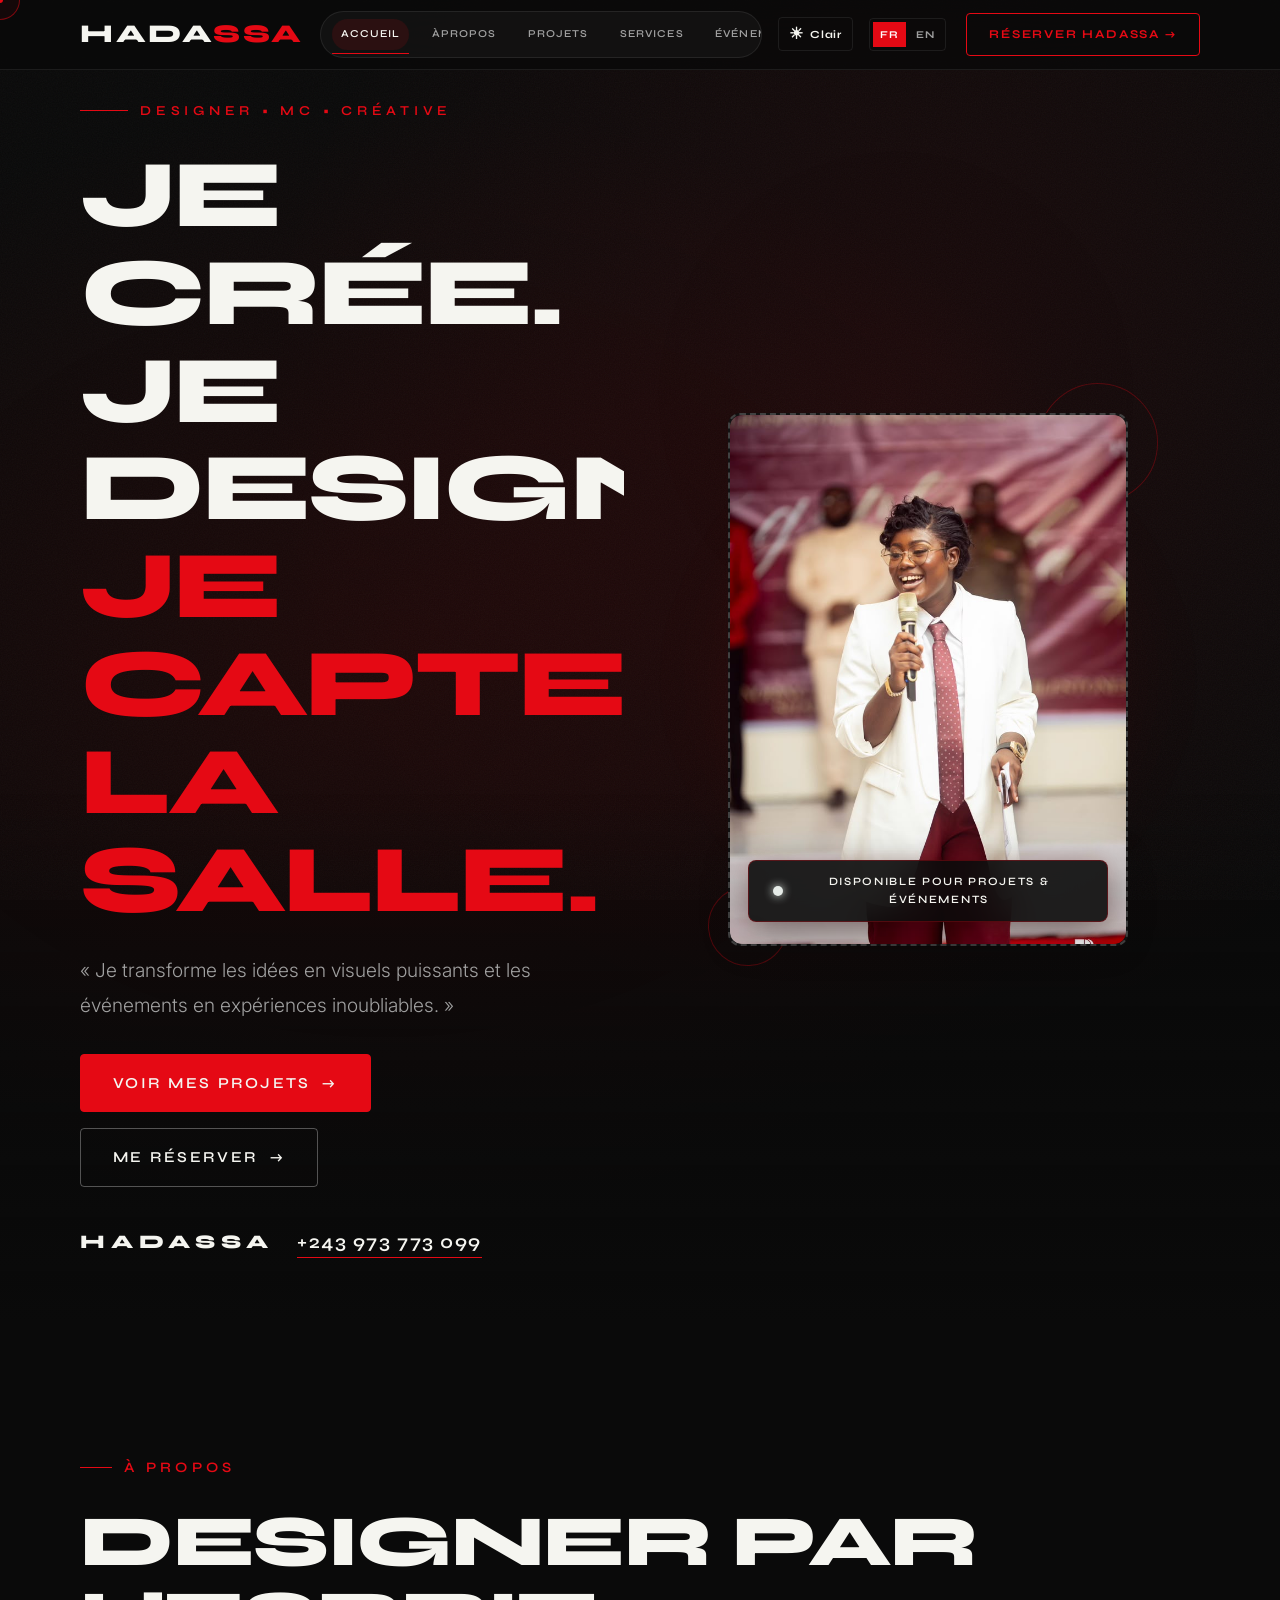
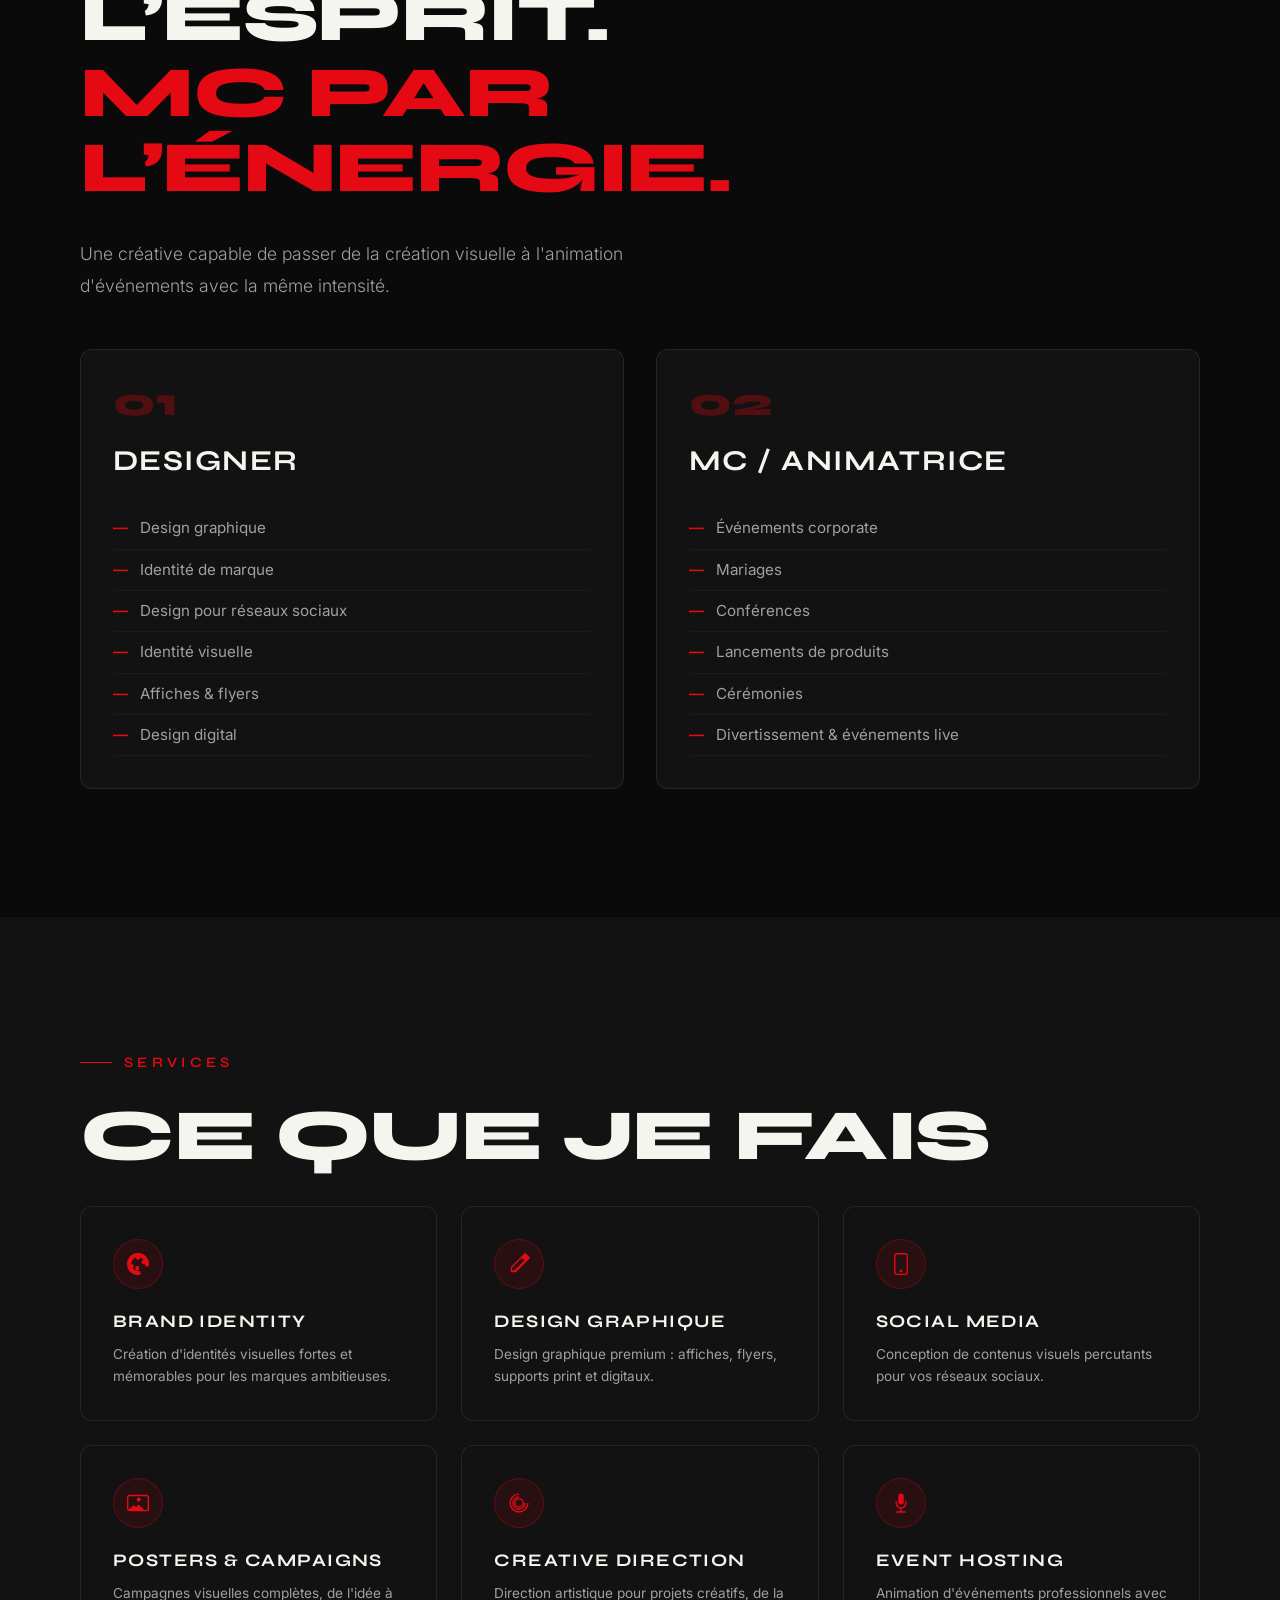
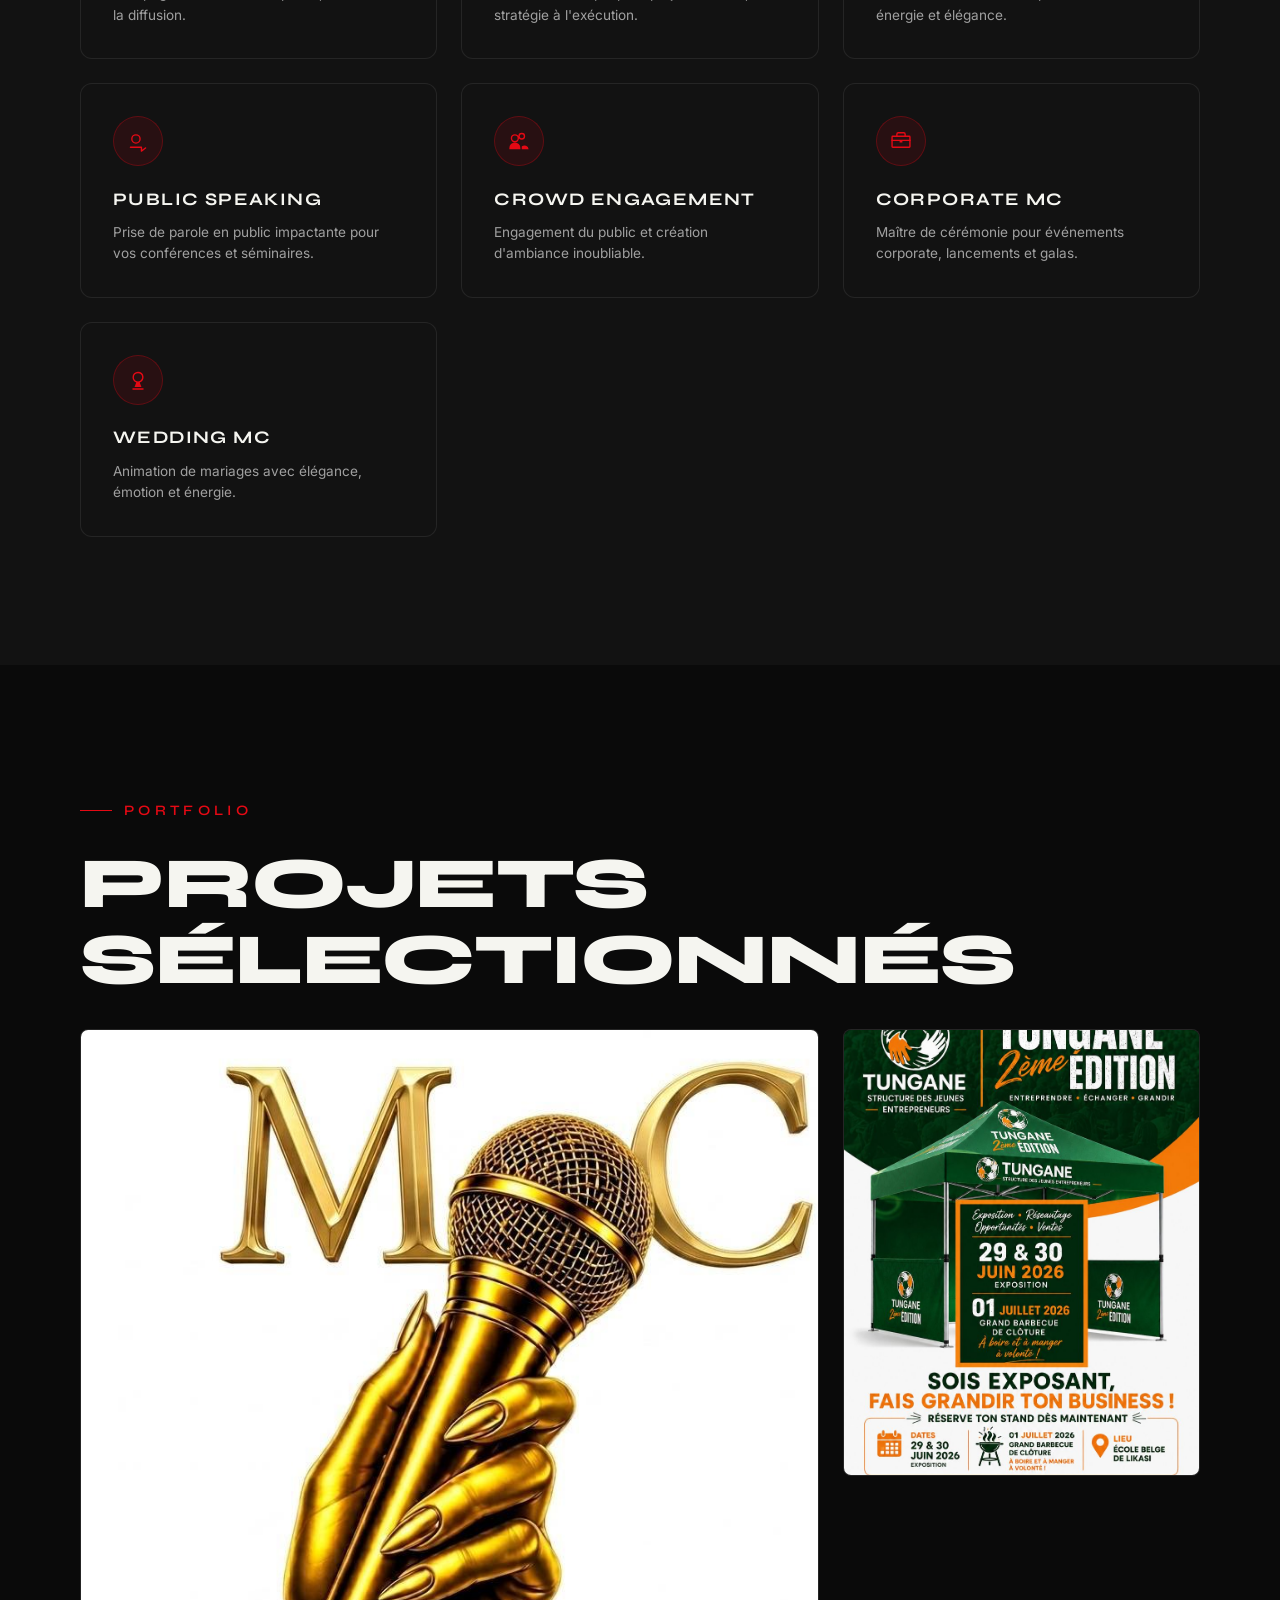
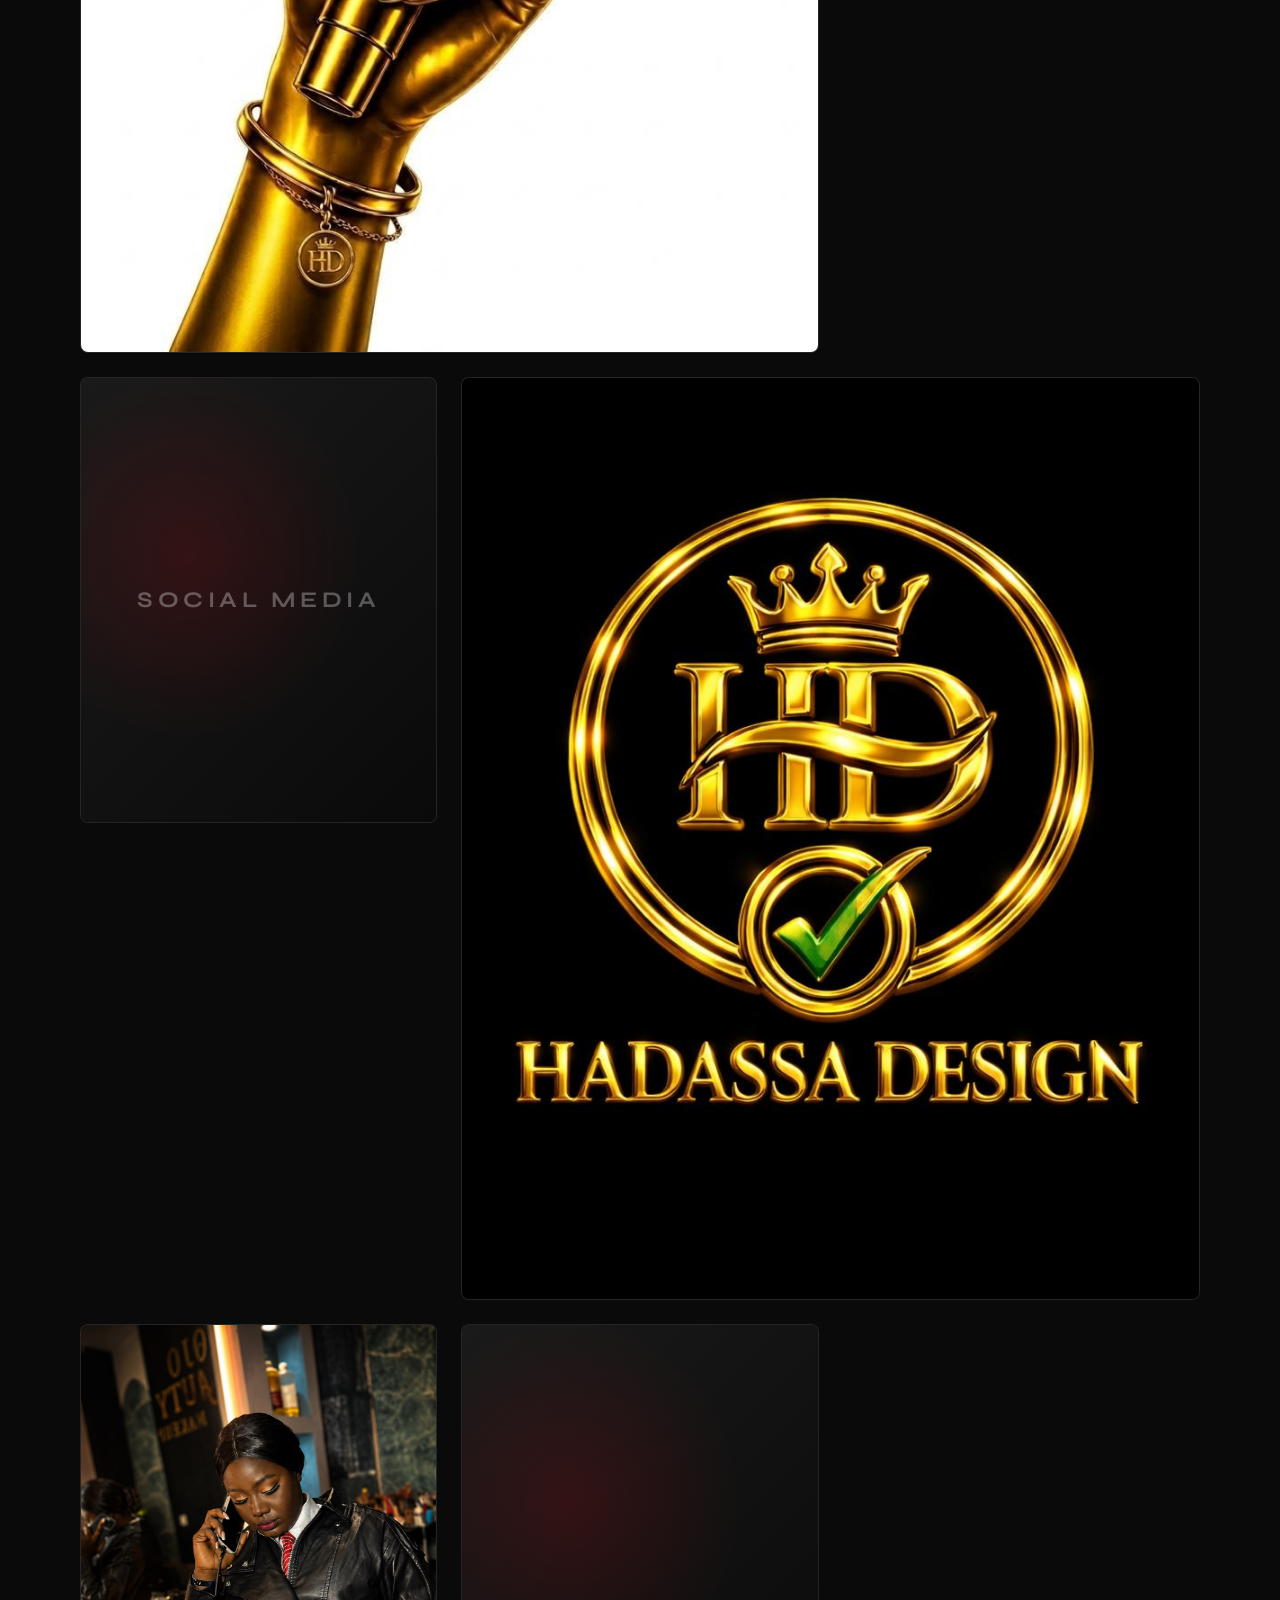
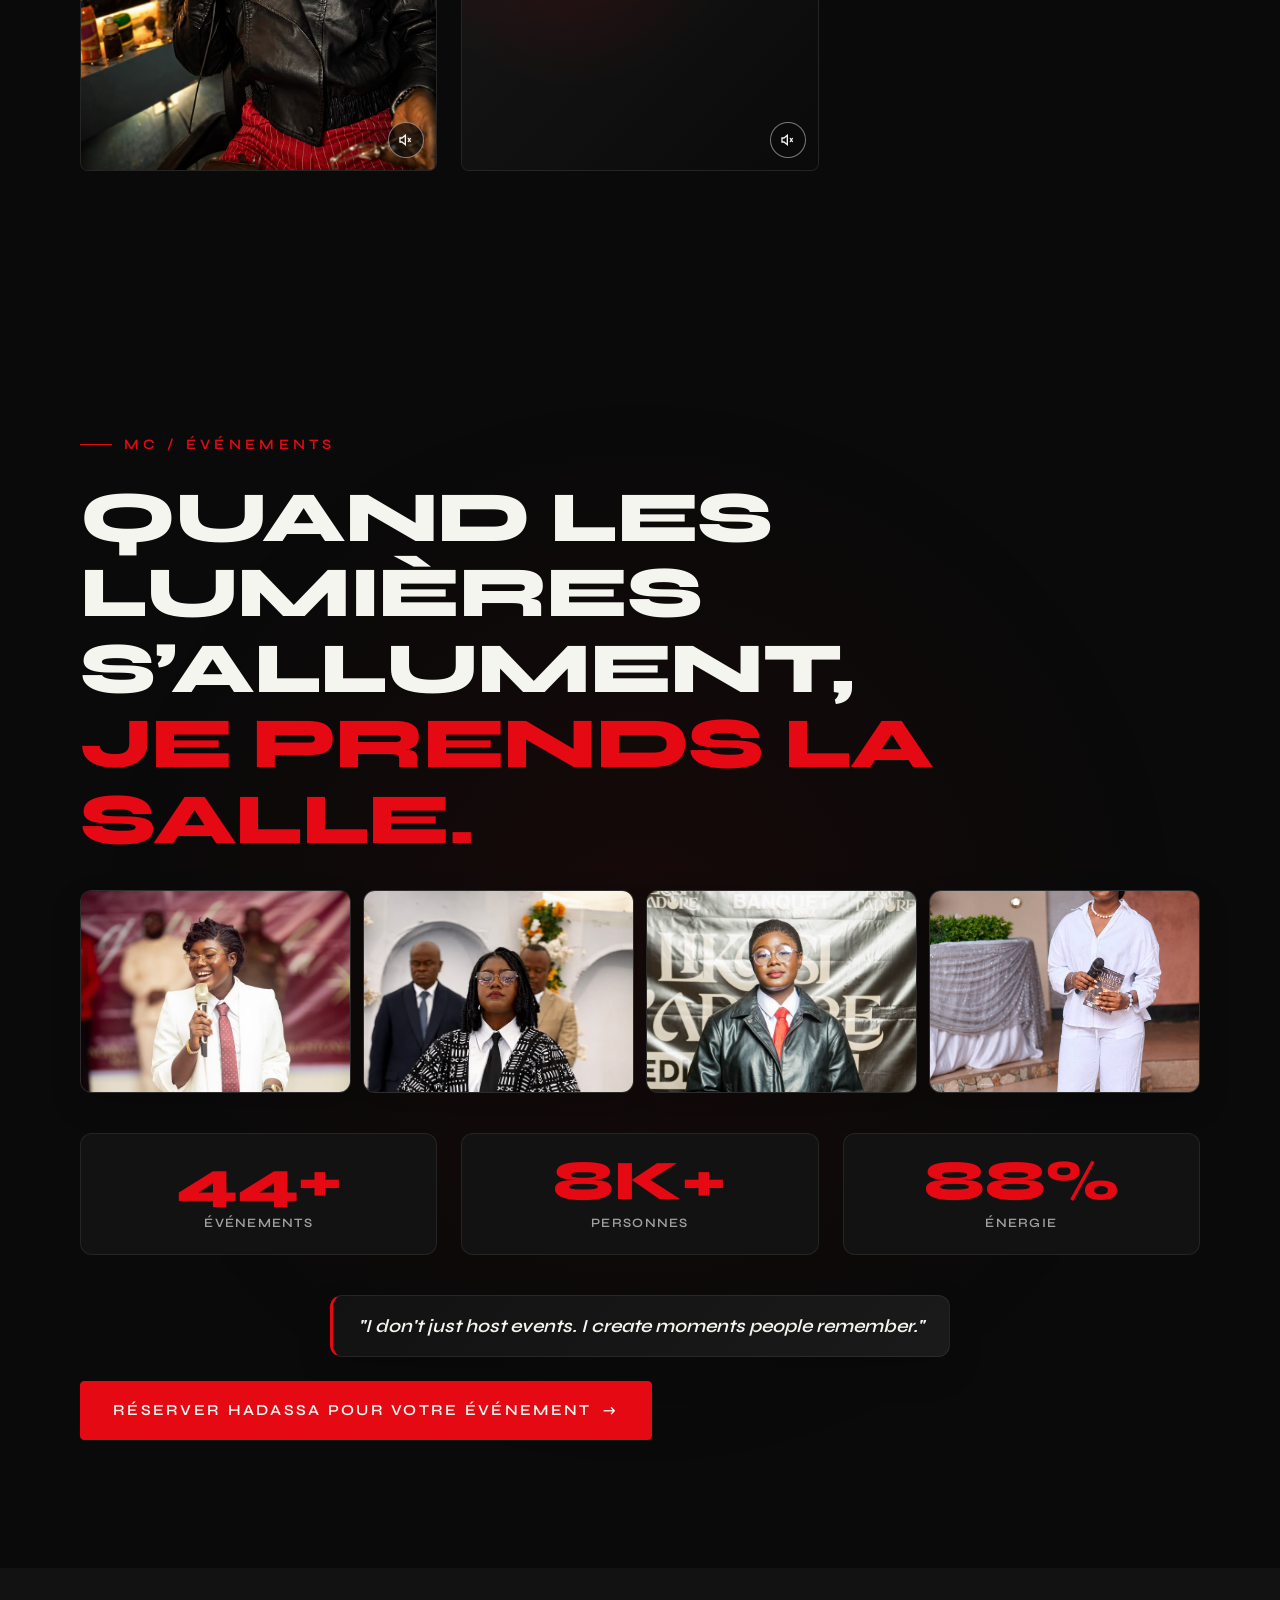
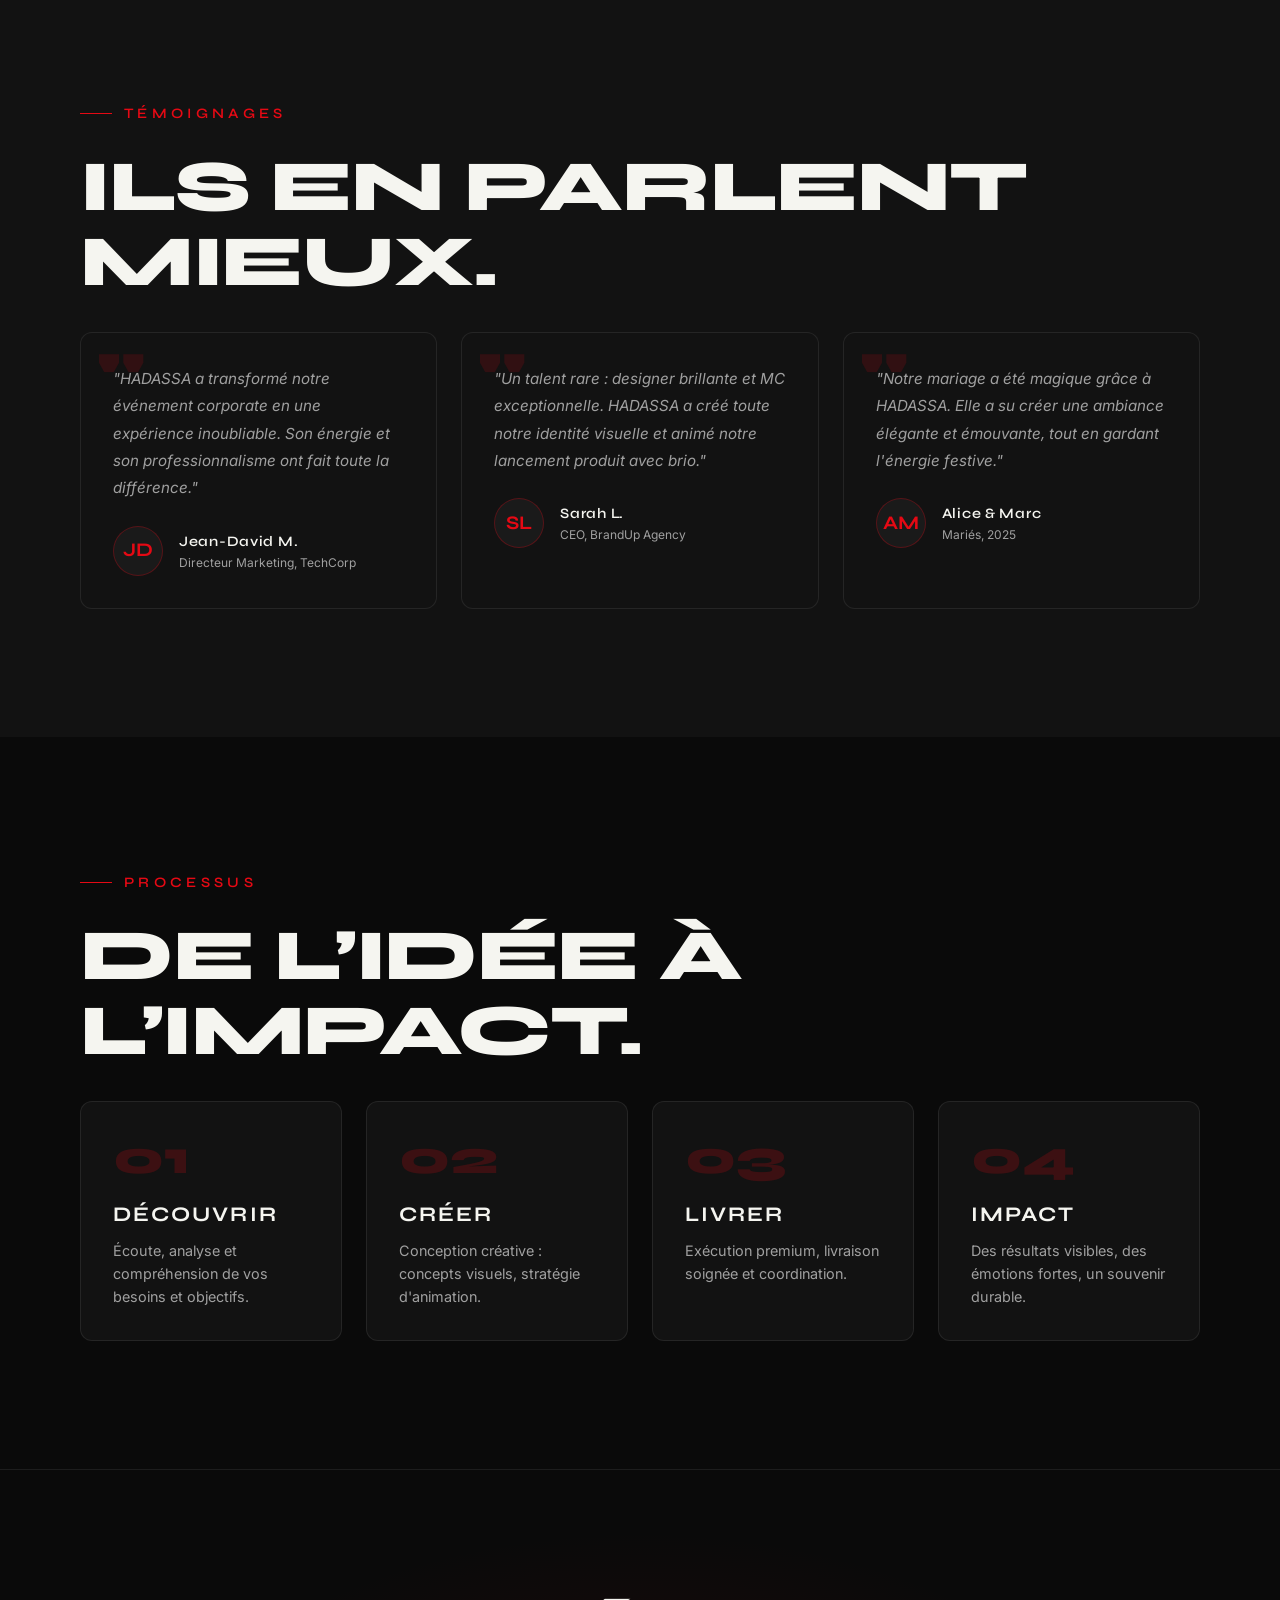
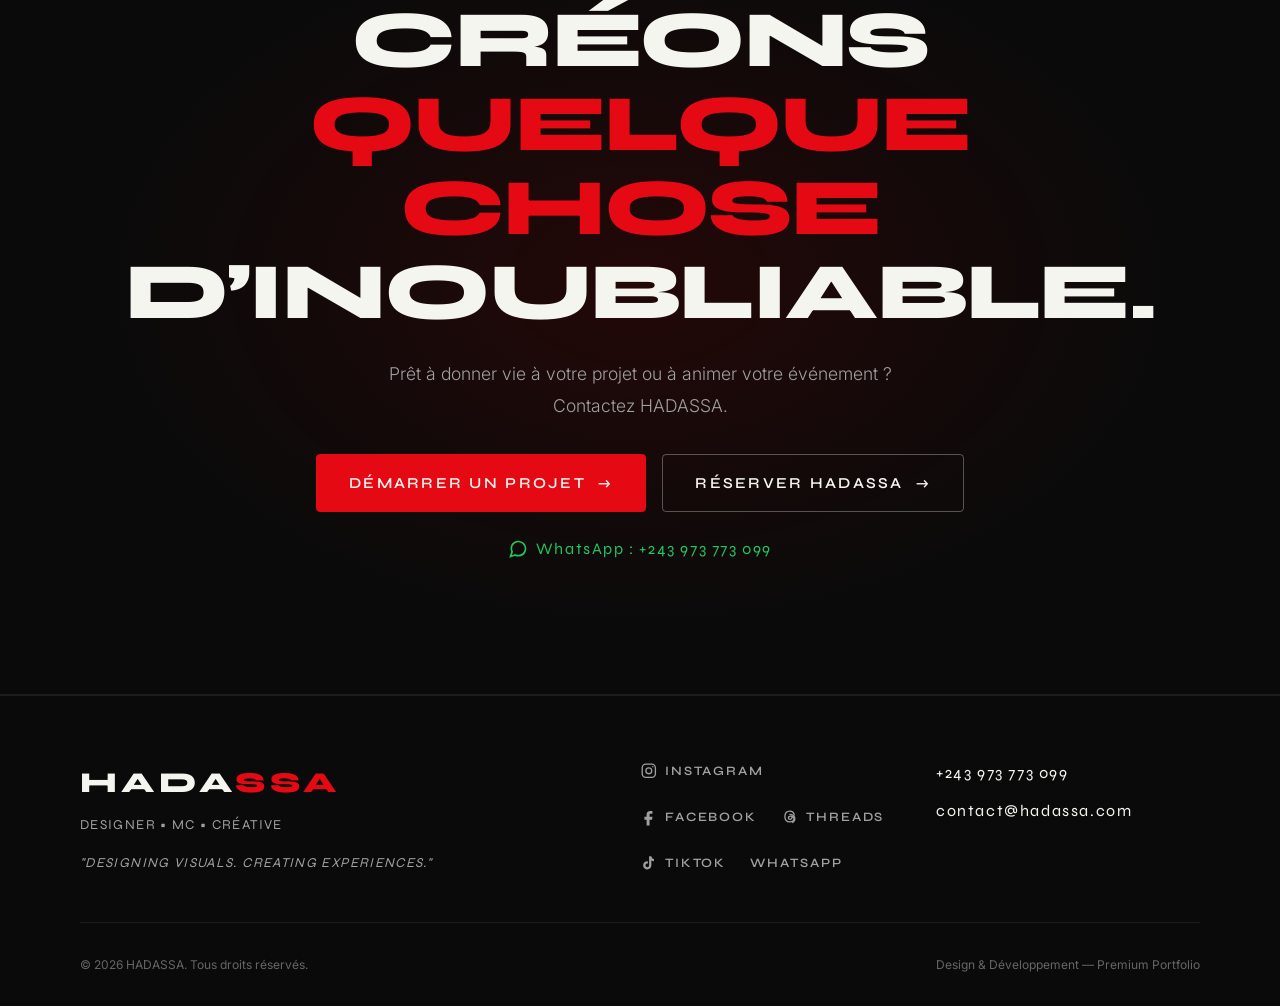
==== commit ec7b3009: "Connect rotating portfolio media to Supabase" ====
--- a/index.html
+++ b/index.html
@@ -2623,5 +2623,74 @@
 
         })();
     </script>
+
+    <script>
+        // ===== CONTENUS VISUELS ROTATIFS HADASSA (pilotés par Supabase) =====
+        (async function loadHadassaRotatingMedia() {
+            const SUPABASE_URL = 'https://cxwlfplkimnqlzmdsajj.supabase.co';
+            const SUPABASE_PUBLISHABLE_KEY = 'sb_publishable_ISAB6iARgJB_F0n9kr4l-A_4NLPH4_n';
+
+            try {
+                const response = await fetch(
+                    SUPABASE_URL + '/rest/v1/media_rotation_slots?select=slot_key,current_media:media_assets!media_rotation_slots_current_media_fk(media_type,external_url,storage_path)&order=slot_key.asc',
+                    {
+                        headers: {
+                            apikey: SUPABASE_PUBLISHABLE_KEY,
+                            Authorization: 'Bearer ' + SUPABASE_PUBLISHABLE_KEY
+                        },
+                        cache: 'no-store'
+                    }
+                );
+
+                if (!response.ok) throw new Error('Supabase media request failed: ' + response.status);
+                const slots = await response.json();
+
+                const mediaUrl = (media) => {
+                    if (!media) return null;
+                    if (media.external_url) return media.external_url;
+                    if (media.storage_path) {
+                        return SUPABASE_URL + '/storage/v1/object/public/hadassa-media/' +
+                            media.storage_path.split('/').map(encodeURIComponent).join('/');
+                    }
+                    return null;
+                };
+
+                slots.forEach((slot) => {
+                    const media = Array.isArray(slot.current_media) ? slot.current_media[0] : slot.current_media;
+                    const url = mediaUrl(media);
+                    if (!url || !media) return;
+
+                    if (slot.slot_key === 'projet_accueil' && media.media_type === 'image') {
+                        const heroImage = document.querySelector('#heroPhotoPlaceholder img');
+                        if (heroImage) {
+                            heroImage.src = url;
+                            heroImage.removeAttribute('srcset');
+                        }
+                    }
+
+                    if (slot.slot_key === 'experience_digital' && media.media_type === 'video') {
+                        const video = document.querySelector('video[aria-label="Vidéo Digital Experience"]');
+                        const source = video && video.querySelector('source');
+                        if (source && source.src !== url) {
+                            source.src = url;
+                            video.load();
+                        }
+                    }
+
+                    if (slot.slot_key === 'mc_mariage' && media.media_type === 'video') {
+                        const video = document.querySelector('video[aria-label="Vidéo MC mariage"]');
+                        const source = video && video.querySelector('source');
+                        if (source && source.src !== url) {
+                            source.src = url;
+                            video.load();
+                        }
+                    }
+                });
+            } catch (error) {
+                console.warn('Les médias HADASSA restent sur les fichiers locaux :', error);
+            }
+        })();
+    </script>
+
 </body>
 </html>
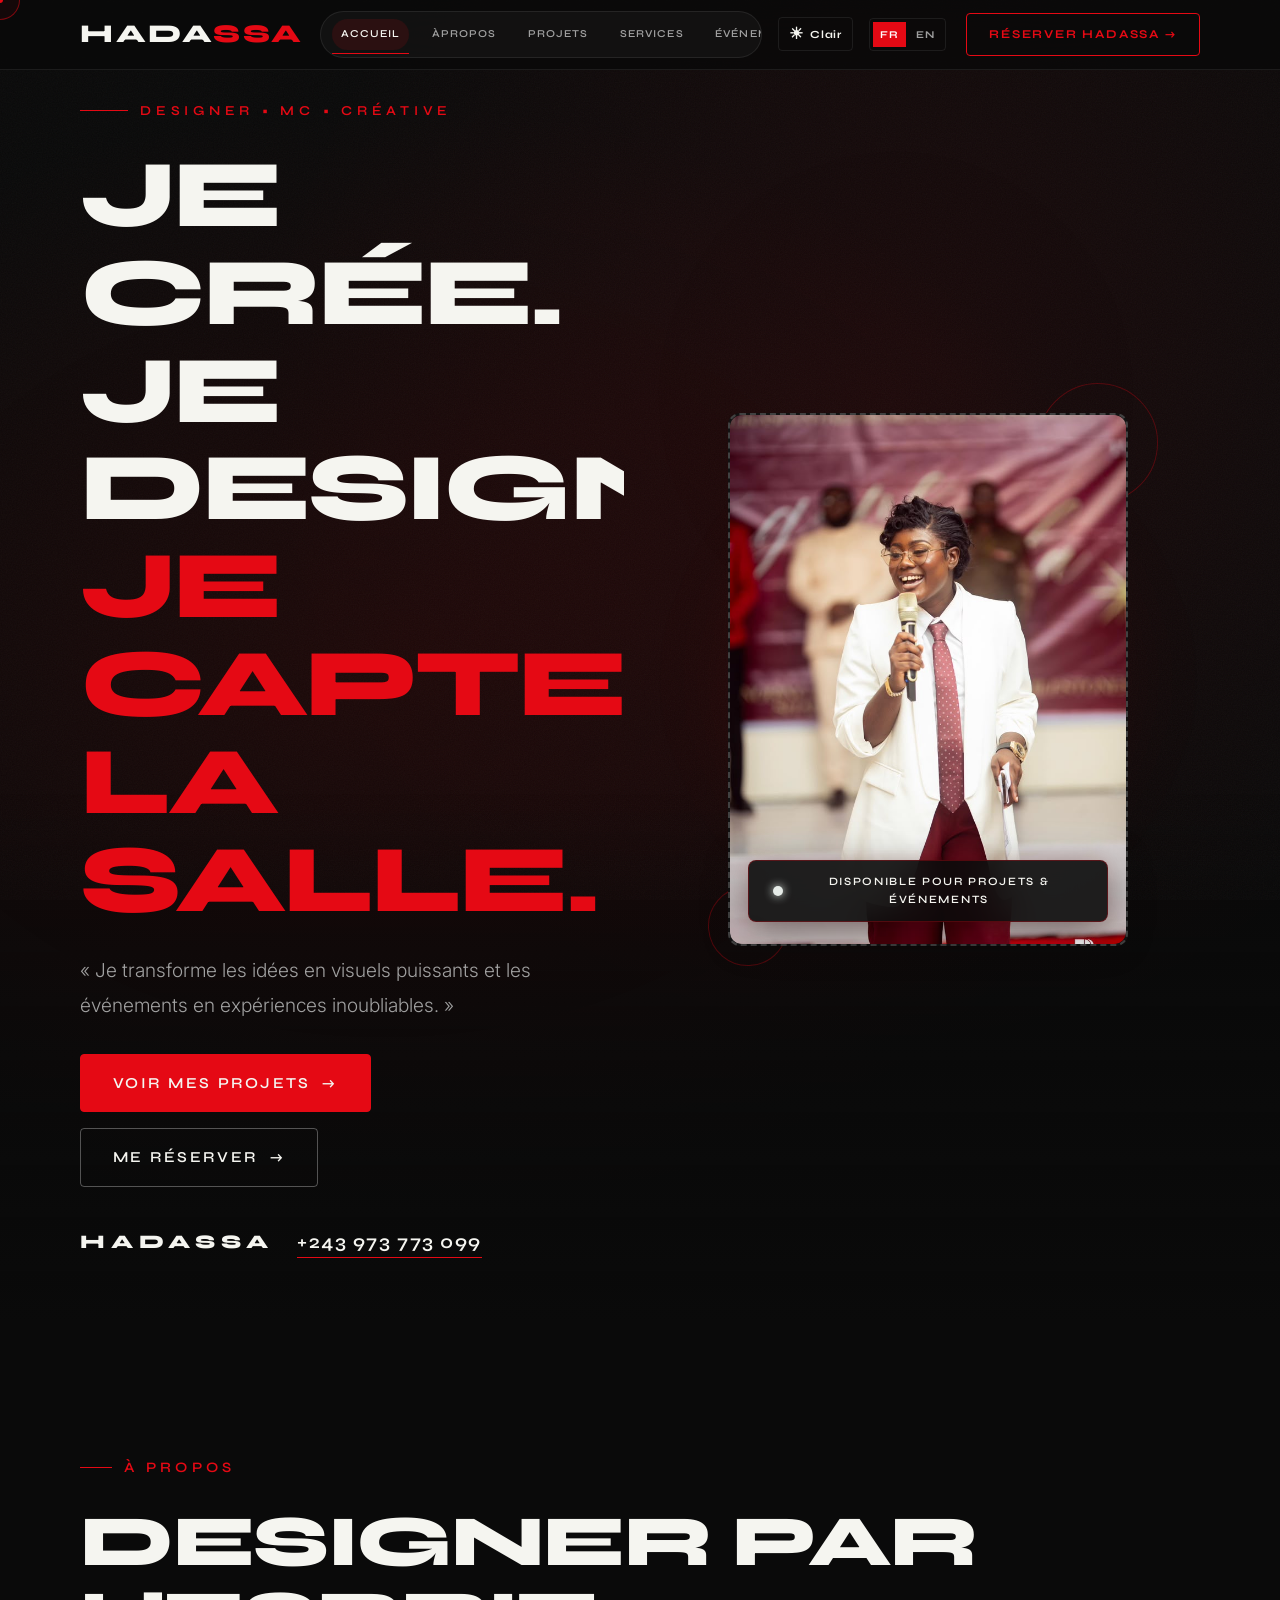
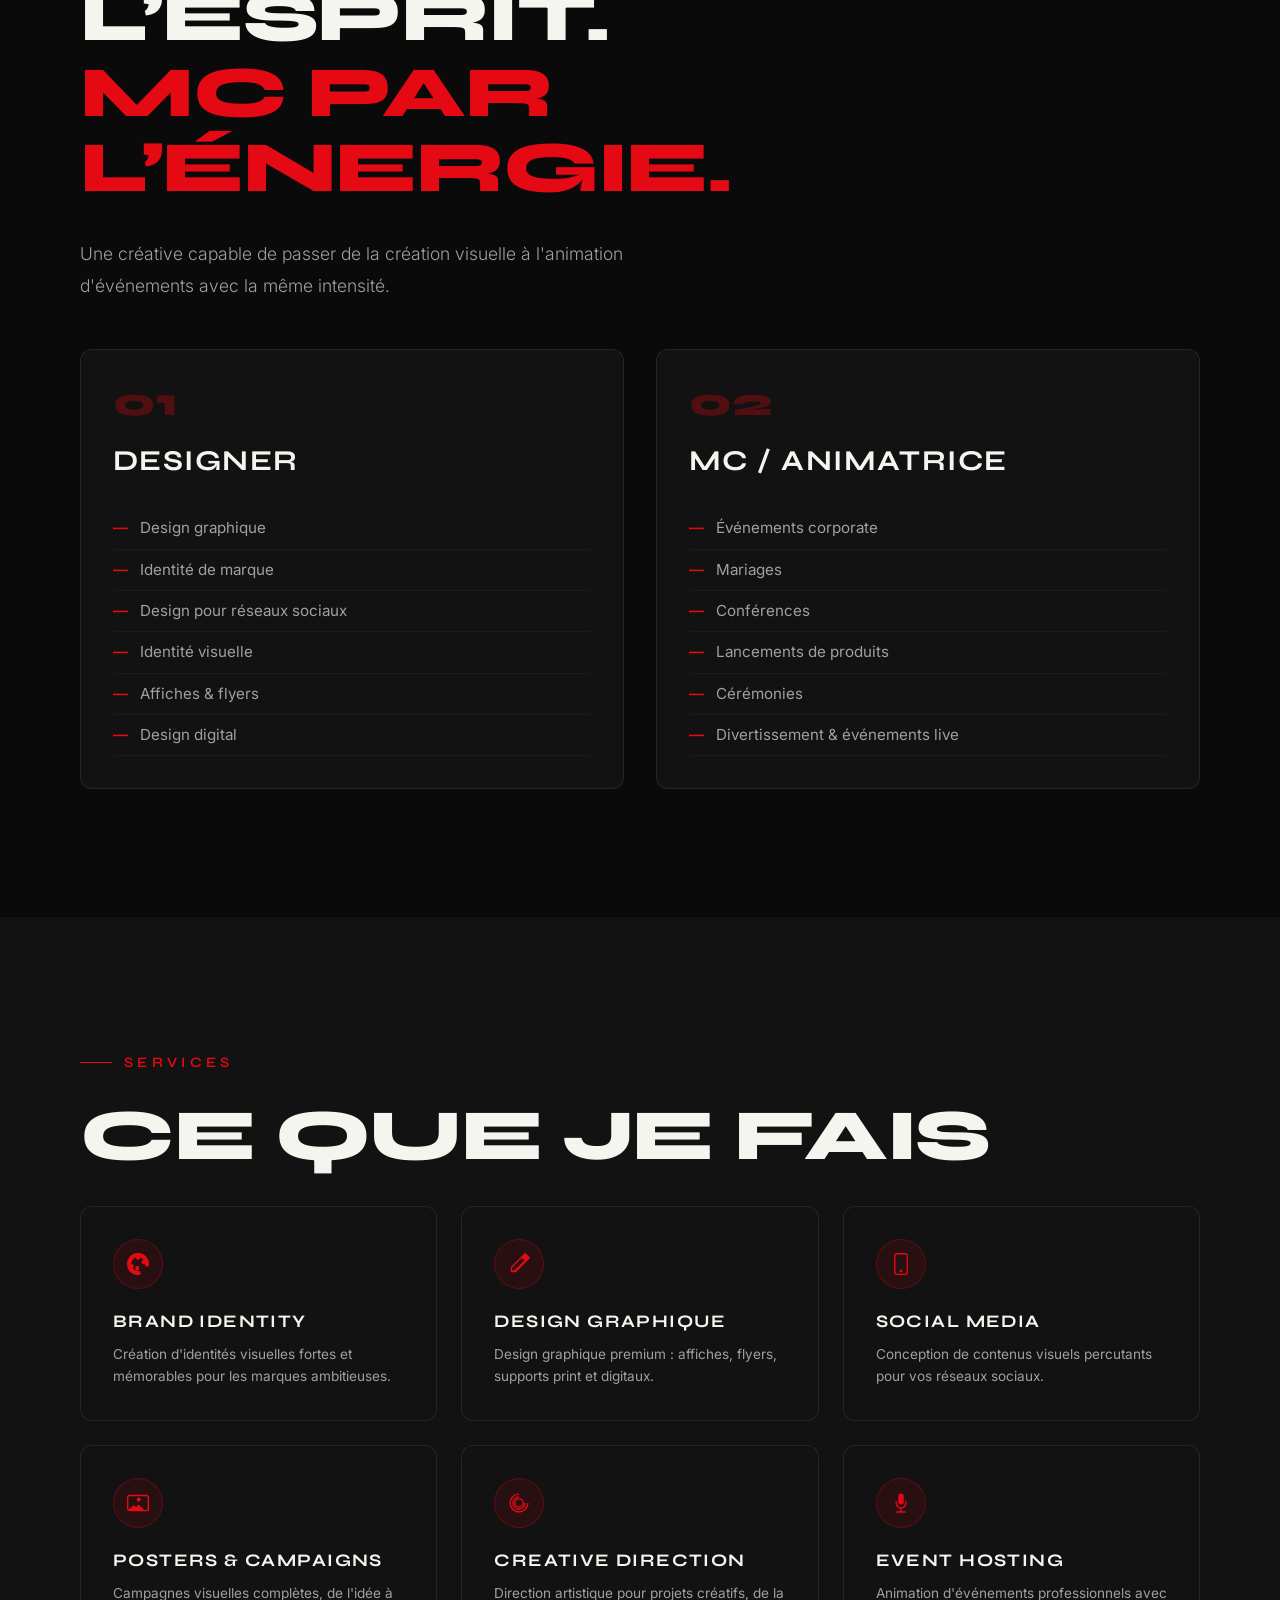
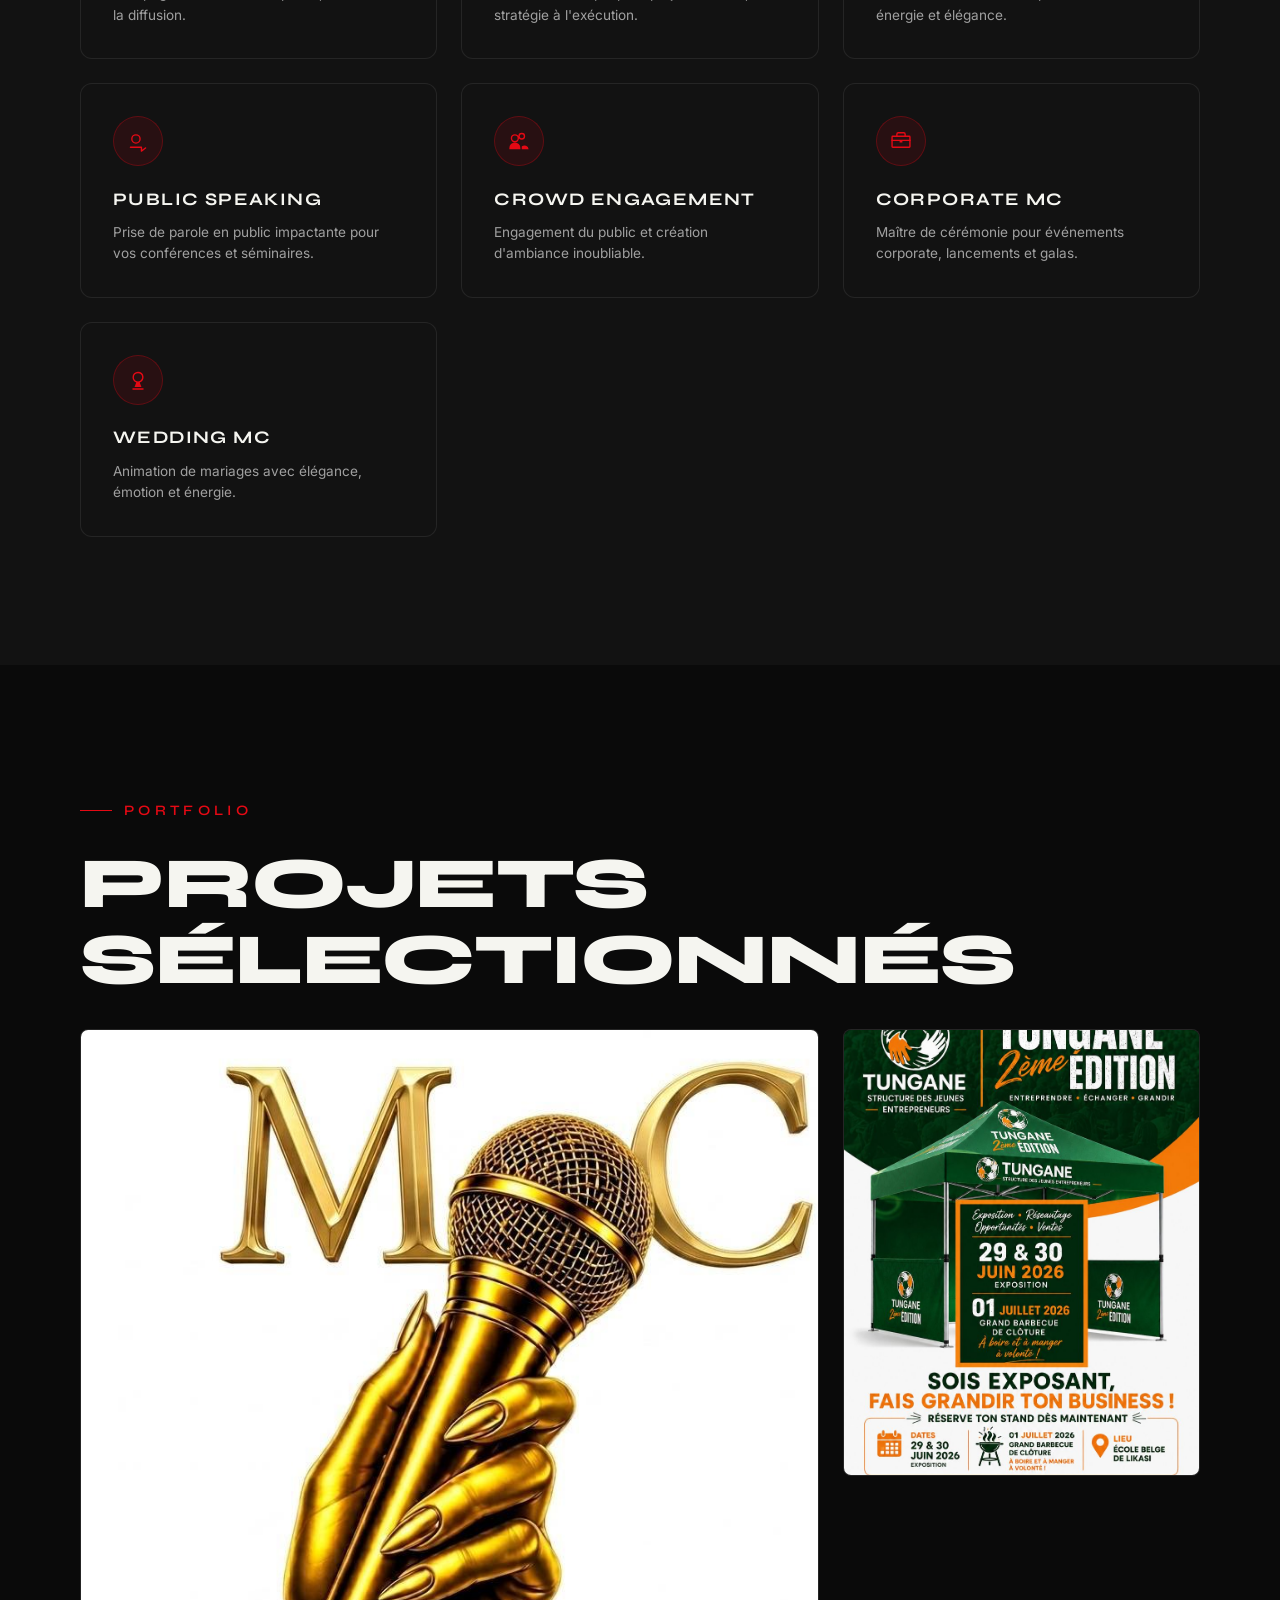
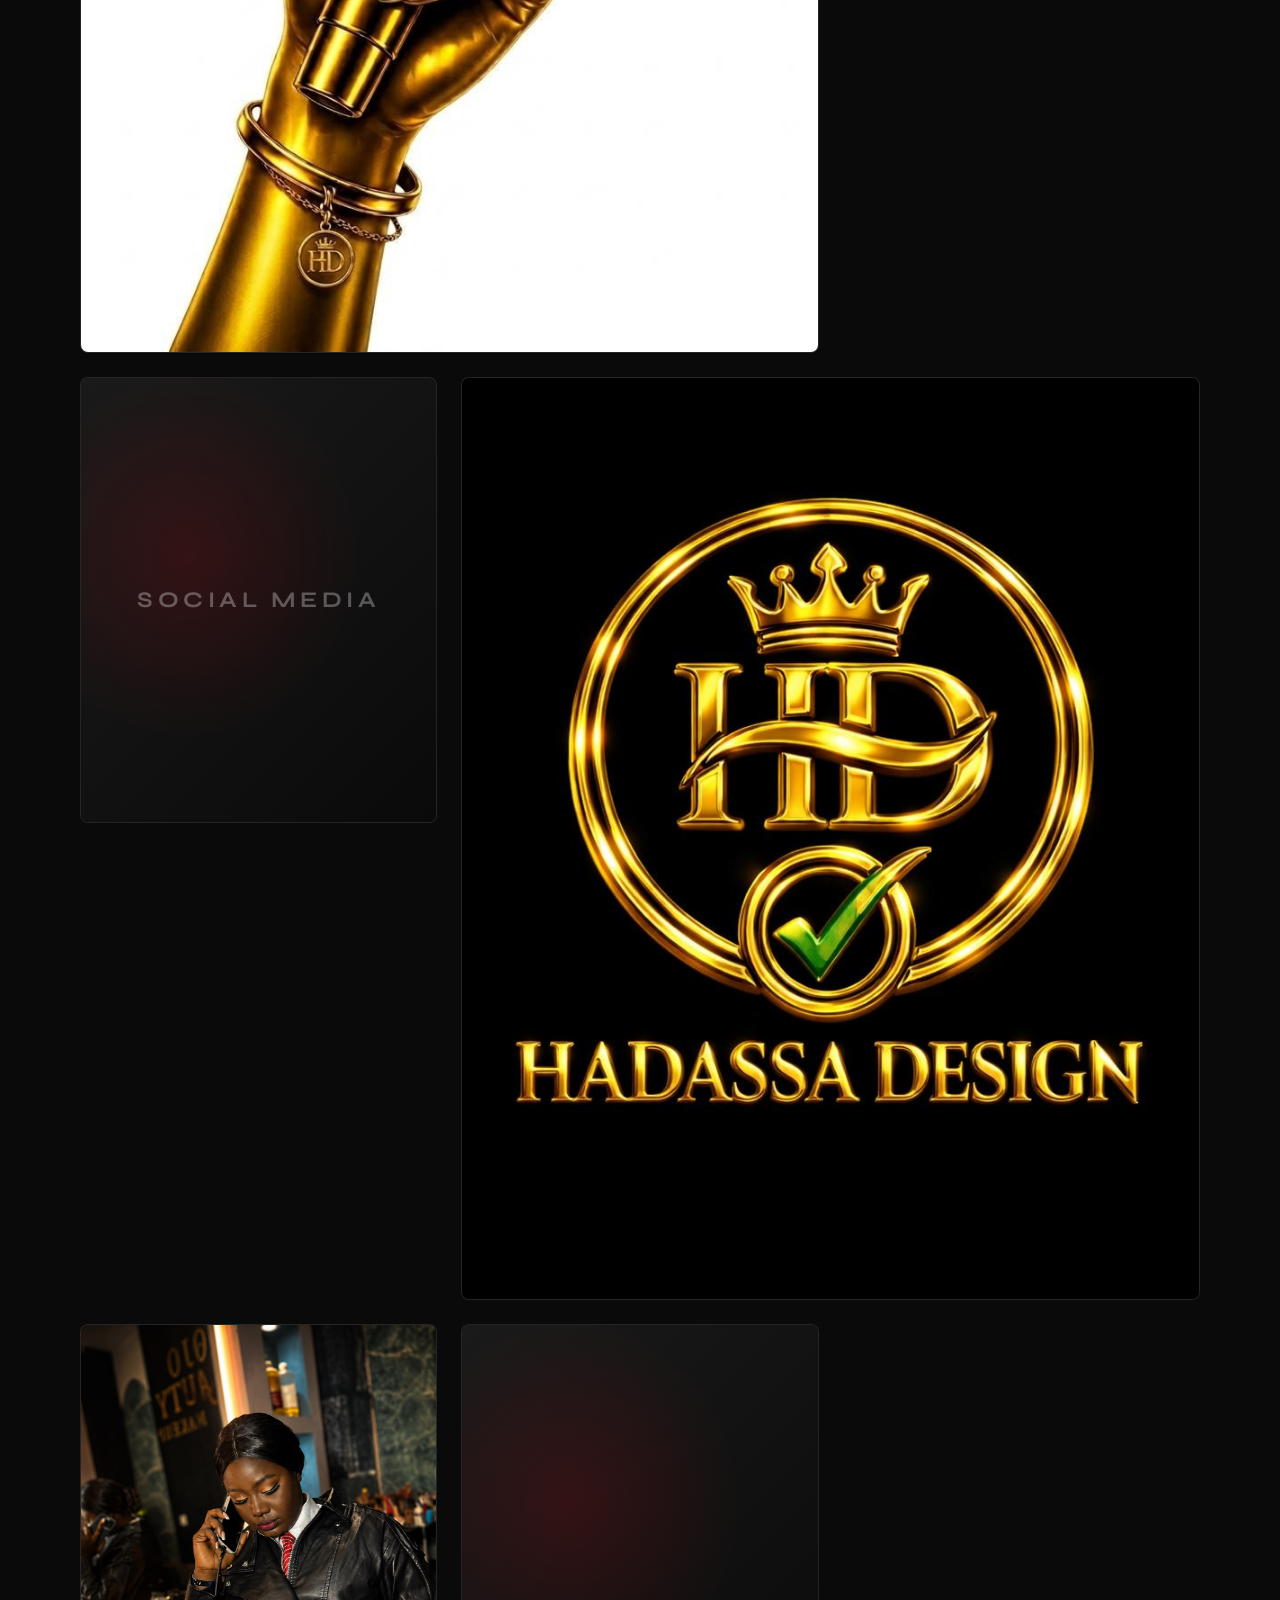
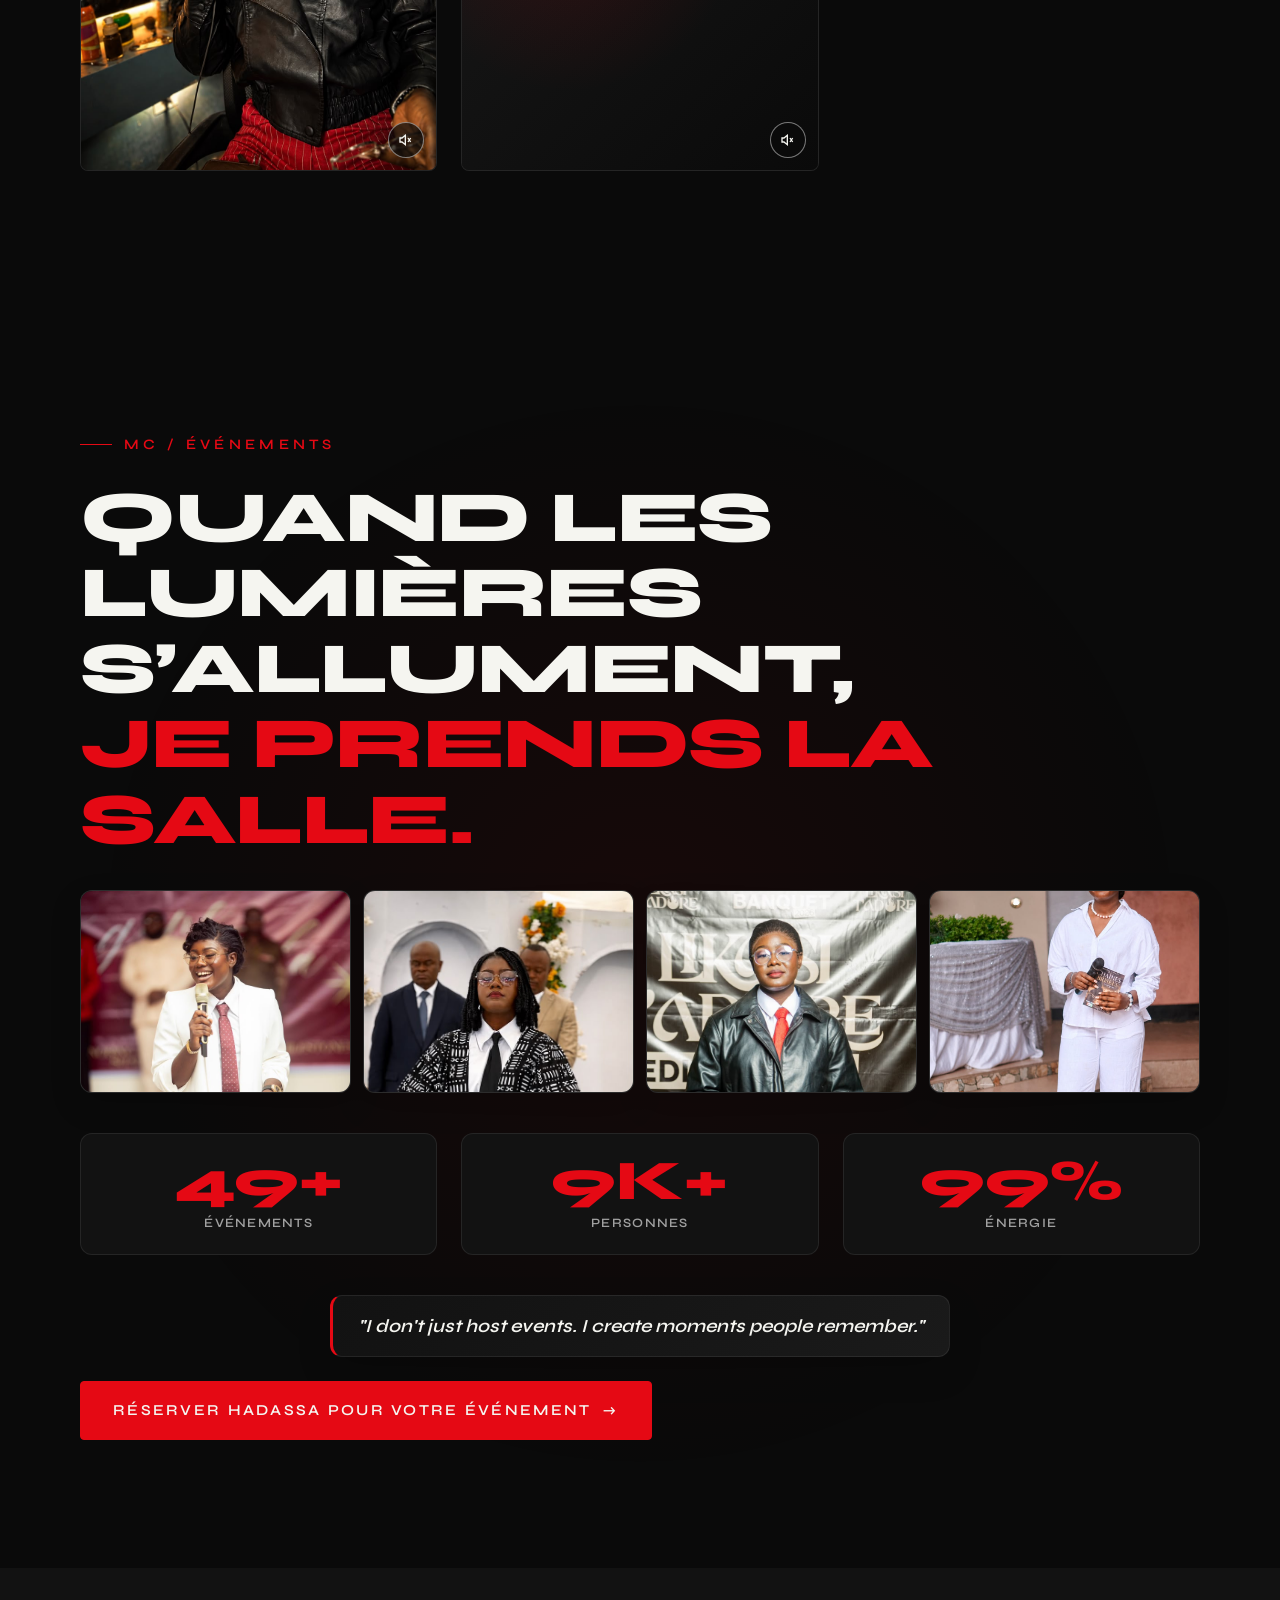
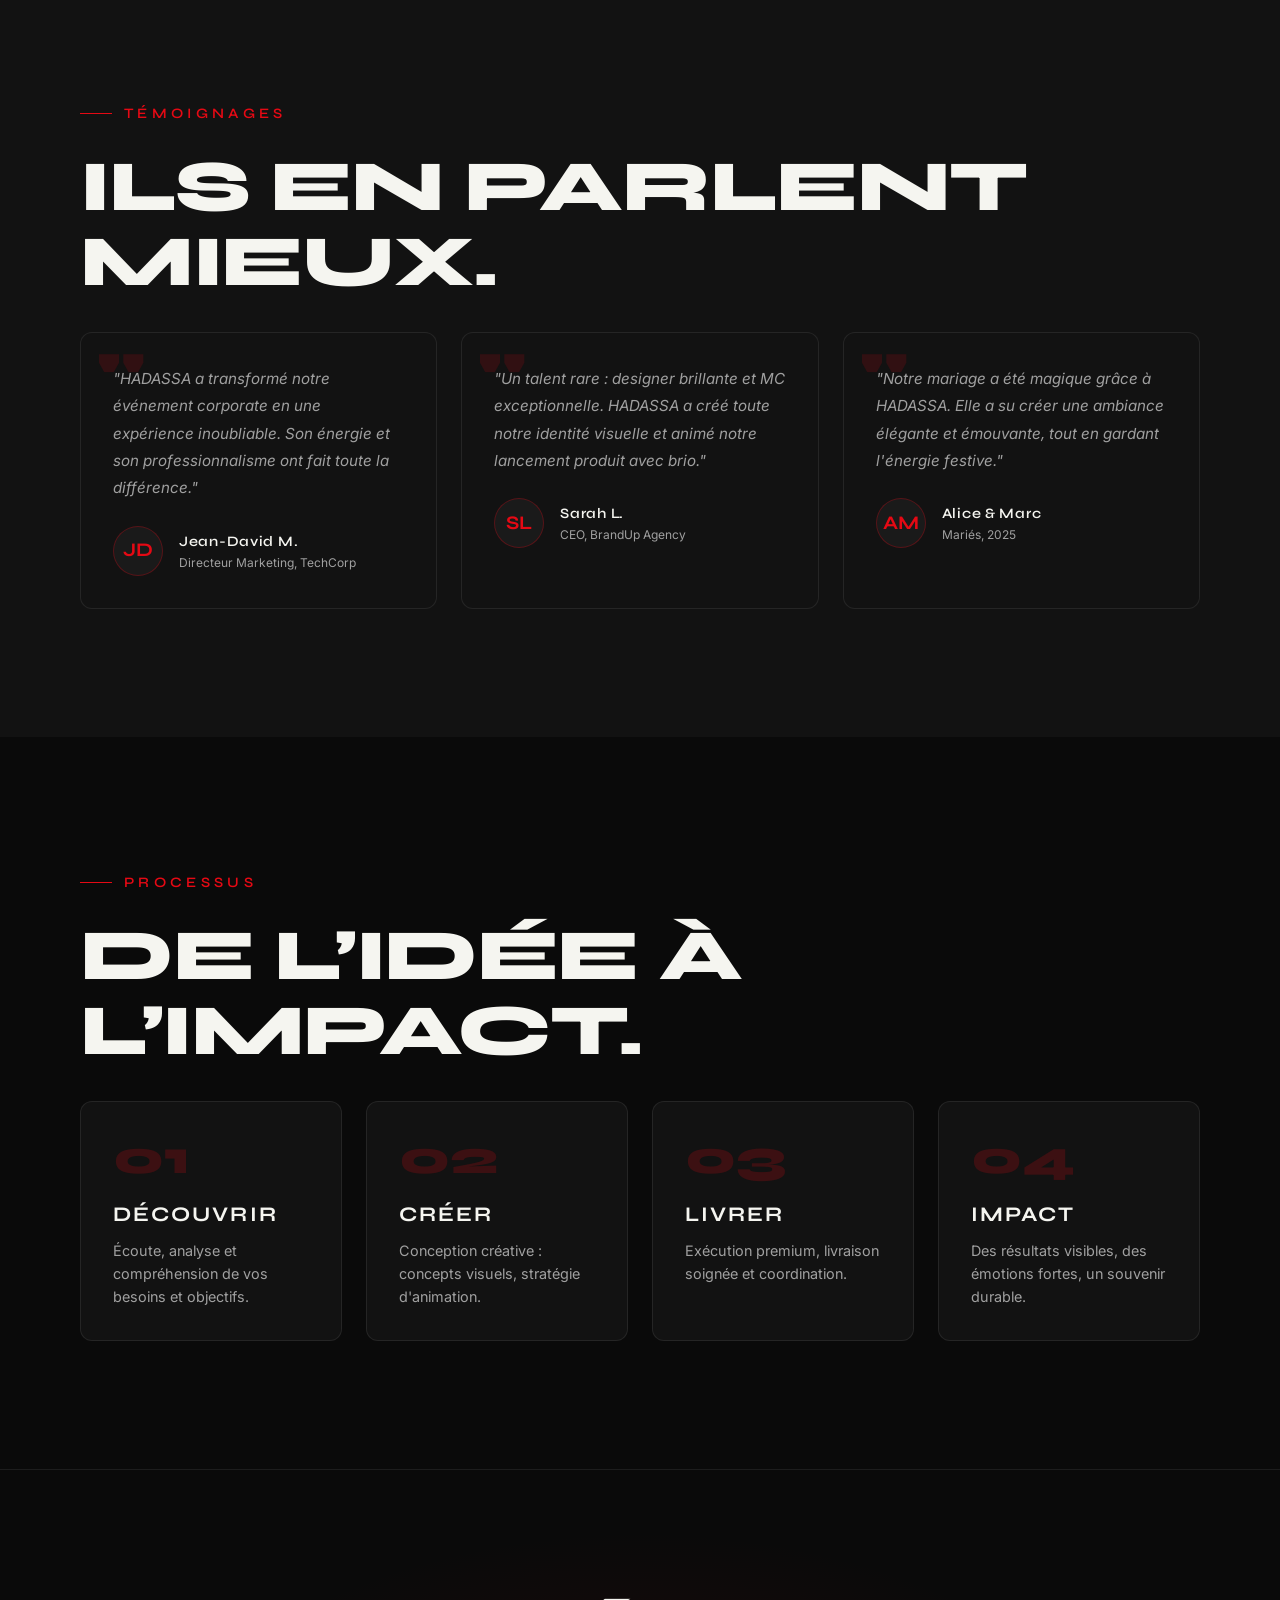
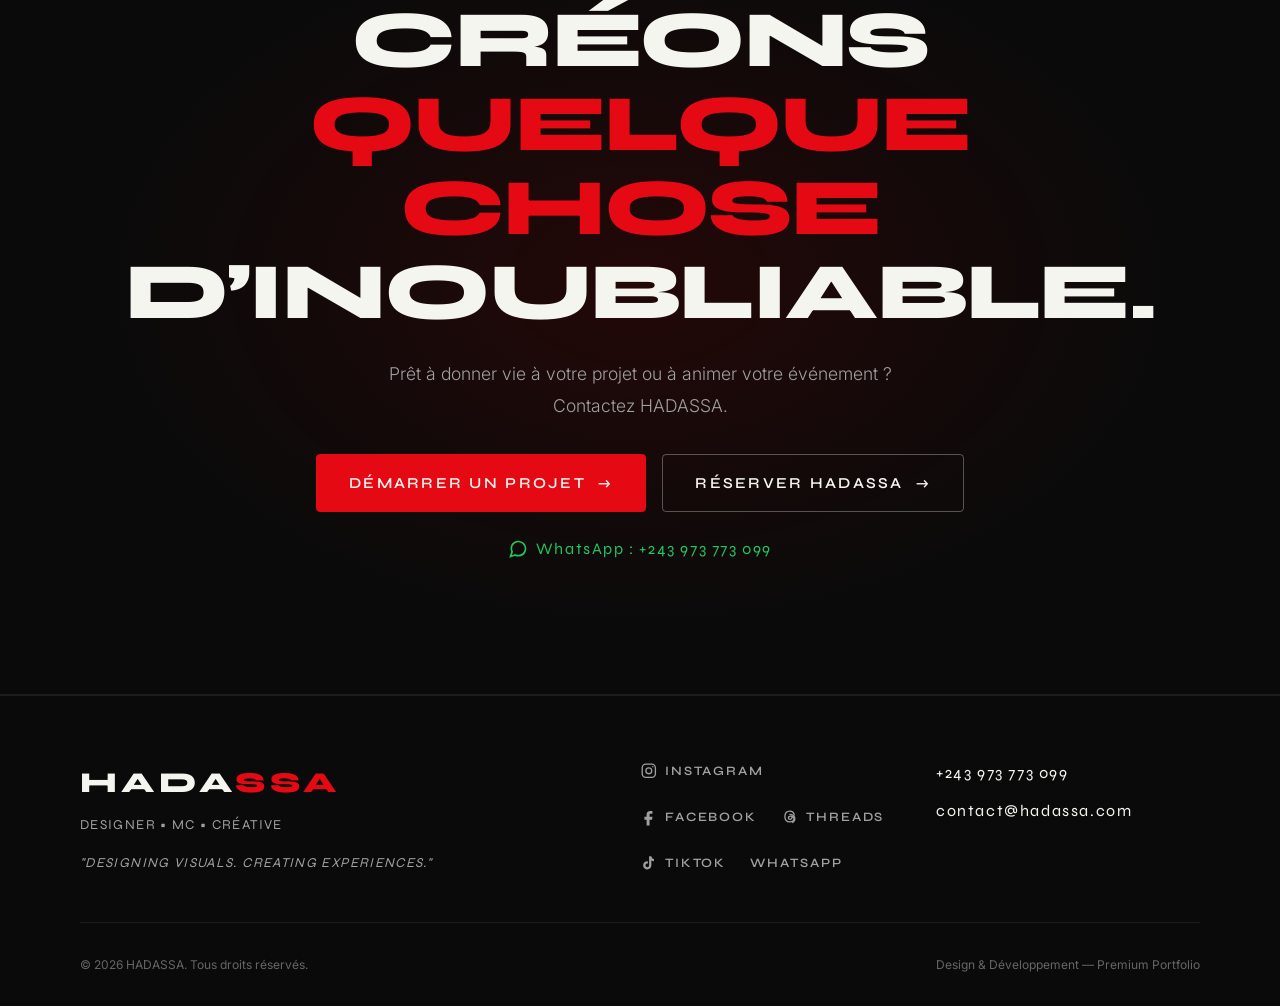
==== commit a8e0c51a: "Refactor portfolio into separate HTML CSS JS and media folders" ====
--- a/index.html
+++ b/index.html
@@ -6,18 +6,7 @@
     <title>HADASSA — Designer & MC | Portfolio Créatif</title>
     <meta name="description" content="HADASSA — Designer graphique / Digital Designer & Maître de cérémonie. Je transforme les idées en visuels puissants et les événements en expériences inoubliables.">
     <meta name="theme-color" content="#0a0a0a">
-    <script>
-        (function () {
-            try {
-                const savedTheme = localStorage.getItem('hadassa-theme');
-                if (savedTheme === 'light' || savedTheme === 'dark') {
-                    document.documentElement.dataset.theme = savedTheme;
-                }
-            } catch (error) {
-                // Le thème sombre reste le thème par défaut.
-            }
-        })();
-    </script>
+    <script src="js/theme.js"></script>
     <meta name="robots" content="index, follow">
     <link rel="canonical" href="https://hd-orpin-zeta.vercel.app/">
     <meta property="og:title" content="HADASSA — Designer & MC">
@@ -33,1767 +22,7 @@
     <link rel="preconnect" href="https://fonts.gstatic.com" crossorigin>
     <link href="https://fonts.googleapis.com/css2?family=Syne:wght@400;500;600;700;800&family=Inter:wght@300;400;500;600&display=swap" rel="stylesheet">
 
-    <style>
-        /* ========== VARIABLES & RESET ========== */
-        :root {
-            --black: #0a0a0a;
-            --black-2: #121212;
-            --black-3: #1a1a1a;
-            --red: #e50914;
-            --red-dark: #8b0000;
-            --red-glow: rgba(229, 9, 20, 0.5);
-            --white: #f5f5f0;
-            --gray: #a0a0a0;
-            --gray-dark: #666;
-            --border: rgba(255, 255, 255, 0.08);
-            --font-title: 'Syne', sans-serif;
-            --font-text: 'Inter', sans-serif;
-            --transition: 0.4s cubic-bezier(0.25, 0.46, 0.45, 0.94);
-            --max-width: 1200px;
-            --section-padding: clamp(4rem, 10vw, 8rem);
-            --grain-opacity: 0.04;
-            color-scheme: dark;
-        }
-
-        /* Thème clair : palette ivoire, contrastes renforcés, accent rouge conservé. */
-        html[data-theme="light"] {
-            color-scheme: light;
-            --black: #f7f6f2;
-            --black-2: #eeece7;
-            --black-3: #e3e0d9;
-            --white: #171717;
-            --gray: #55534f;
-            --gray-dark: #77736d;
-            --border: rgba(20, 20, 20, 0.13);
-            --red-glow: rgba(229, 9, 20, 0.18);
-            --grain-opacity: 0.018;
-        }
-
-        *,
-        *::before,
-        *::after {
-            margin: 0;
-            padding: 0;
-            box-sizing: border-box;
-        }
-
-        html {
-            scroll-behavior: smooth;
-            -webkit-font-smoothing: antialiased;
-            -moz-osx-font-smoothing: grayscale;
-            scroll-padding-top: 80px;
-        }
-
-        body {
-            font-family: var(--font-text);
-            background-color: var(--black);
-            color: var(--white);
-            line-height: 1.6;
-            overflow-x: hidden;
-            cursor: auto;
-            position: relative;
-            min-height: 100vh;
-        }
-
-        /* Texture de grain subtile */
-        body::before {
-            content: '';
-            position: fixed;
-            inset: 0;
-            background-image: url("data:image/svg+xml,%3Csvg viewBox='0 0 256 256' xmlns='http://www.w3.org/2000/svg'%3E%3Cfilter id='noise'%3E%3CfeTurbulence type='fractalNoise' baseFrequency='0.8' numOctaves='4' stitchTiles='stitch'/%3E%3C/filter%3E%3Crect width='100%25' height='100%25' filter='url(%23noise)' opacity='1'/%3E%3C/svg%3E");
-            background-size: 256px 256px;
-            opacity: var(--grain-opacity);
-            pointer-events: none;
-            z-index: 1;
-        }
-
-        body.no-scroll {
-            overflow: hidden;
-        }
-
-        img {
-            max-width: 100%;
-            height: auto;
-            display: block;
-        }
-
-        a {
-            color: inherit;
-            text-decoration: none;
-            transition: color var(--transition);
-        }
-
-        ul,
-        ol {
-            list-style: none;
-        }
-
-        button {
-            font-family: inherit;
-            cursor: pointer;
-            border: none;
-            background: none;
-            color: inherit;
-        }
-
-        /* ========== CURSEUR PERSONNALISÉ (desktop uniquement) ========== */
-        .cursor-dot,
-        .cursor-circle {
-            position: fixed;
-            top: 0;
-            left: 0;
-            pointer-events: none;
-            z-index: 9999;
-            border-radius: 50%;
-            transform: translate(-50%, -50%);
-            transition: width 0.3s, height 0.3s, opacity 0.3s;
-            opacity: 0;
-        }
-        .cursor-dot {
-            width: 6px;
-            height: 6px;
-            background: var(--red);
-            z-index: 10000;
-        }
-        .cursor-circle {
-            width: 40px;
-            height: 40px;
-            border: 1px solid rgba(229, 9, 20, 0.5);
-            background: rgba(229, 9, 20, 0.05);
-            transition: width 0.3s, height 0.3s, opacity 0.3s, background 0.3s;
-        }
-        .cursor-circle.hovered {
-            width: 60px;
-            height: 60px;
-            background: rgba(229, 9, 20, 0.15);
-        }
-        @media (hover: hover) and (pointer: fine) {
-            .cursor-dot,
-            .cursor-circle {
-                opacity: 1;
-            }
-            body.custom-cursor {
-                cursor: none;
-            }
-            body.custom-cursor a,
-            body.custom-cursor button {
-                cursor: none;
-            }
-        }
-
-        /* ========== UTILITAIRES ========== */
-        .container {
-            width: 100%;
-            max-width: var(--max-width);
-            margin: 0 auto;
-            padding: 0 clamp(1.2rem, 4vw, 2.5rem);
-            position: relative;
-            z-index: 2;
-        }
-
-        .section {
-            padding: var(--section-padding) 0;
-            position: relative;
-            z-index: 2;
-        }
-
-        .section-label {
-            font-family: var(--font-title);
-            font-size: clamp(0.75rem, 2vw, 0.9rem);
-            font-weight: 600;
-            letter-spacing: 0.3em;
-            text-transform: uppercase;
-            color: var(--red);
-            margin-bottom: 1.5rem;
-            display: inline-flex;
-            align-items: center;
-            gap: 0.75rem;
-        }
-        .section-label::before {
-            content: '';
-            display: inline-block;
-            width: 2rem;
-            height: 1px;
-            background: var(--red);
-        }
-
-        .section-title {
-            font-family: var(--font-title);
-            font-size: clamp(2.5rem, 6vw, 4.5rem);
-            font-weight: 800;
-            line-height: 1.05;
-            text-transform: uppercase;
-            letter-spacing: -0.02em;
-            margin-bottom: 2rem;
-            color: var(--white);
-        }
-        .section-title .accent {
-            color: var(--red);
-        }
-
-        .text-muted {
-            color: var(--gray);
-            font-size: clamp(0.95rem, 2vw, 1.1rem);
-            font-weight: 300;
-            max-width: 560px;
-            line-height: 1.8;
-        }
-
-        .btn {
-            display: inline-flex;
-            align-items: center;
-            gap: 0.75rem;
-            padding: 1rem 2rem;
-            font-family: var(--font-title);
-            font-weight: 600;
-            font-size: clamp(0.85rem, 1.5vw, 0.95rem);
-            text-transform: uppercase;
-            letter-spacing: 0.15em;
-            border-radius: 4px;
-            transition: all var(--transition);
-            position: relative;
-            overflow: hidden;
-            white-space: nowrap;
-        }
-        .btn-primary {
-            background: var(--red);
-            color: var(--white);
-            border: 1px solid var(--red);
-        }
-        .btn-primary:hover {
-            background: transparent;
-            color: var(--red);
-            box-shadow: 0 0 30px var(--red-glow);
-            transform: translateY(-2px);
-        }
-        .btn-outline {
-            background: transparent;
-            color: var(--white);
-            border: 1px solid rgba(255, 255, 255, 0.3);
-        }
-        .btn-outline:hover {
-            border-color: var(--red);
-            color: var(--red);
-            box-shadow: 0 0 20px rgba(229, 9, 20, 0.2);
-            transform: translateY(-2px);
-        }
-        .btn-sm {
-            padding: 0.75rem 1.5rem;
-            font-size: 0.8rem;
-        }
-        .btn .arrow {
-            transition: transform var(--transition);
-        }
-        .btn:hover .arrow {
-            transform: translateX(6px);
-        }
-
-        /* ========== HEADER ========== */
-        .header {
-            position: fixed;
-            top: 0;
-            left: 0;
-            width: 100%;
-            z-index: 100;
-            background: rgba(10, 10, 10, 0.85);
-            backdrop-filter: blur(20px);
-            -webkit-backdrop-filter: blur(20px);
-            border-bottom: 1px solid var(--border);
-            transition: background var(--transition), border-color var(--transition);
-            height: 70px;
-            display: flex;
-            align-items: center;
-        }
-        .header.scrolled {
-            background: rgba(10, 10, 10, 0.96);
-            border-bottom-color: rgba(229, 9, 20, 0.2);
-            height: 62px;
-        }
-        .header,
-        .header-inner {
-            transition: height var(--transition), background var(--transition), border-color var(--transition);
-        }
-        .header.scrolled .nav-desktop {
-            padding-top: 0.3rem;
-            padding-bottom: 0.3rem;
-        }
-        .header-inner {
-            display: flex;
-            align-items: center;
-            justify-content: space-between;
-            width: 100%;
-        }
-        .language-switcher {
-            display: inline-flex;
-            align-items: center;
-            gap: 0.15rem;
-            margin-left: auto;
-            margin-right: 1.25rem;
-            padding: 0.2rem;
-            border: 1px solid var(--border);
-            border-radius: 4px;
-        }
-        .language-switcher button {
-            padding: 0.35rem 0.45rem;
-            border: 0;
-            background: transparent;
-            color: var(--gray);
-            font-family: var(--font-title);
-            font-size: 0.65rem;
-            font-weight: 700;
-            letter-spacing: 0.08em;
-            cursor: pointer;
-            transition: color var(--transition), background var(--transition);
-        }
-        .language-switcher button.active,
-        .language-switcher button:hover {
-            background: var(--red);
-            color: #fff;
-        }
-        .theme-toggle {
-            display: inline-flex;
-            align-items: center;
-            justify-content: center;
-            gap: 0.4rem;
-            min-height: 34px;
-            margin-right: 1rem;
-            padding: 0.35rem 0.65rem;
-            border: 1px solid var(--border);
-            border-radius: 4px;
-            color: var(--white);
-            font-family: var(--font-title);
-            font-size: 0.68rem;
-            font-weight: 700;
-            letter-spacing: 0.06em;
-            transition: color var(--transition), background var(--transition), border-color var(--transition);
-        }
-        .theme-toggle:hover {
-            border-color: var(--red);
-            color: var(--red);
-        }
-        .theme-toggle-icon {
-            font-size: 1rem;
-            line-height: 1;
-        }
-        .logo {
-            font-family: var(--font-title);
-            font-weight: 800;
-            font-size: 1.6rem;
-            letter-spacing: 0.1em;
-            text-transform: uppercase;
-            color: var(--white);
-            /* position: relative;  */
-            z-index: 101;
-        }
-        .logo span {
-            color: var(--red);
-        }
-
-        .nav-desktop {
-            display: flex;
-            align-items: center;
-            gap: clamp(0.65rem, 1.1vw, 1rem);
-            flex: 1 1 auto;
-            min-width: 0;
-            max-width: 510px;
-            margin: 0 1rem;
-            padding: 0.45rem 0.7rem;
-            overflow-x: auto;
-            overflow-y: hidden;
-            overscroll-behavior-x: contain;
-            scrollbar-width: none;
-            -ms-overflow-style: none;
-            border: 1px solid var(--border);
-            border-radius: 999px;
-            background: rgba(255, 255, 255, 0.035);
-            white-space: nowrap;
-        }
-        .nav-desktop::-webkit-scrollbar {
-            display: none;
-        }
-        .nav-desktop a {
-            flex: 0 0 auto;
-            font-family: var(--font-title);
-            font-size: 0.66rem;
-            font-weight: 600;
-            letter-spacing: 0.1em;
-            text-transform: uppercase;
-            color: var(--gray);
-            transition: color var(--transition), background var(--transition);
-            position: relative;
-            padding: 0.45rem 0.55rem;
-            border-radius: 999px;
-        }
-        .nav-desktop a::after {
-            content: '';
-            position: absolute;
-            bottom: -4px;
-            left: 0;
-            width: 0;
-            height: 1px;
-            background: var(--red);
-            transition: width var(--transition);
-        }
-        .nav-desktop a:hover,
-        .nav-desktop a.active {
-            color: var(--white);
-            background: rgba(229, 9, 20, 0.12);
-        }
-        .nav-desktop a:hover::after,
-        .nav-desktop a.active::after {
-            width: 100%;
-        }
-
-        .header-cta {
-            font-family: var(--font-title);
-            font-size: 0.75rem;
-            font-weight: 700;
-            letter-spacing: 0.15em;
-            text-transform: uppercase;
-            padding: 0.7rem 1.4rem;
-            border: 1px solid var(--red);
-            border-radius: 4px;
-            color: var(--red);
-            transition: all var(--transition);
-            white-space: nowrap;
-        }
-        .header-cta:hover {
-            background: var(--red);
-            color: var(--white);
-            box-shadow: 0 0 25px var(--red-glow);
-        }
-
-        /* Hamburger mobile */
-        .hamburger {
-            display: none;
-            flex-direction: column;
-            gap: 6px;
-            padding: 8px;
-            z-index: 101;
-            background: none;
-            border: none;
-            cursor: pointer;
-        }
-        .hamburger span {
-            display: block;
-            width: 28px;
-            height: 2px;
-            background: var(--white);
-            transition: all 0.3s ease;
-            transform-origin: center;
-        }
-        .hamburger.active span:nth-child(1) {
-            transform: translateY(8px) rotate(45deg);
-            background: var(--red);
-        }
-        .hamburger.active span:nth-child(2) {
-            opacity: 0;
-        }
-        .hamburger.active span:nth-child(3) {
-            transform: translateY(-8px) rotate(-45deg);
-            background: var(--red);
-        }
-
-        /* Menu mobile overlay */
-        .mobile-menu {
-            position: fixed;
-            top: 0;
-            left: 0;
-            width: 100%;
-            height: 100vh;
-            background: rgba(10, 10, 10, 0.98);
-            backdrop-filter: blur(30px);
-            -webkit-backdrop-filter: blur(30px);
-            z-index: 99;
-            display: flex;
-            flex-direction: column;
-            align-items: center;
-            justify-content: center;
-            gap: 2rem;
-            opacity: 0;
-            pointer-events: none;
-            transition: opacity 0.4s ease;
-        }
-        .mobile-menu.open {
-            opacity: 1;
-            pointer-events: all;
-        }
-        .mobile-menu a {
-            font-family: var(--font-title);
-            font-size: clamp(1.5rem, 5vw, 2.2rem);
-            font-weight: 700;
-            letter-spacing: 0.1em;
-            text-transform: uppercase;
-            color: var(--white);
-            transition: color var(--transition);
-        }
-        .mobile-menu a:hover {
-            color: var(--red);
-        }
-        .mobile-menu .mobile-cta {
-            margin-top: 1rem;
-            padding: 1rem 2rem;
-            border: 1px solid var(--red);
-            border-radius: 4px;
-            color: var(--red);
-            font-size: 1rem;
-            letter-spacing: 0.2em;
-        }
-
-        /* ========== HERO ========== */
-        .hero {
-            min-height: 100vh;
-            display: flex;
-            align-items: center;
-            padding-top: 100px;
-            padding-bottom: 4rem;
-            position: relative;
-            overflow: hidden;
-            background: radial-gradient(ellipse at 30% 50%, rgba(139, 0, 0, 0.15) 0%, transparent 60%),
-                radial-gradient(ellipse at 70% 30%, rgba(229, 9, 20, 0.08) 0%, transparent 50%),
-                var(--black);
-        }
-        .hero::after {
-            content: '';
-            position: absolute;
-            inset: 0;
-            background: linear-gradient(180deg, transparent 60%, var(--black) 100%);
-            pointer-events: none;
-            z-index: 1;
-        }
-        .hero-grid {
-            display: grid;
-            grid-template-columns: 1fr;
-            gap: 3rem;
-            align-items: center;
-            position: relative;
-            z-index: 3;
-            width: 100%;
-        }
-
-        .hero-content {
-            display: flex;
-            flex-direction: column;
-            gap: 1.5rem;
-            min-width: 0;
-        }
-        .hero-label {
-            font-family: var(--font-title);
-            font-size: clamp(0.7rem, 2vw, 0.85rem);
-            font-weight: 600;
-            letter-spacing: 0.35em;
-            text-transform: uppercase;
-            color: var(--red);
-            display: flex;
-            align-items: center;
-            gap: 0.75rem;
-        }
-        .hero-label::before {
-            content: '';
-            width: 3rem;
-            height: 1px;
-            background: var(--red);
-        }
-        .hero-title {
-            font-family: var(--font-title);
-            font-size: clamp(2.8rem, 8vw, 6rem);
-            font-weight: 800;
-            line-height: 1.02;
-            text-transform: uppercase;
-            letter-spacing: -0.03em;
-            color: var(--white);
-        }
-        .hero-title .line {
-            display: block;
-            overflow: hidden;
-        }
-        .hero-title .line span {
-            display: inline-block;
-            transform: translateY(100%);
-            animation: revealText 0.8s cubic-bezier(0.25, 0.46, 0.45, 0.94) forwards;
-        }
-        .hero-title .line:nth-child(1) span {
-            animation-delay: 0.2s;
-        }
-        .hero-title .line:nth-child(2) span {
-            animation-delay: 0.35s;
-        }
-        .hero-title .line:nth-child(3) span {
-            animation-delay: 0.5s;
-            color: var(--red);
-        }
-        @keyframes revealText {
-            to {
-                transform: translateY(0);
-            }
-        }
-
-        .hero-subtitle {
-            font-size: clamp(1rem, 2.5vw, 1.2rem);
-            color: var(--gray);
-            font-weight: 300;
-            max-width: 500px;
-            line-height: 1.8;
-        }
-        .hero-buttons {
-            display: flex;
-            flex-wrap: wrap;
-            gap: 1rem;
-            margin-top: 0.5rem;
-        }
-        .hero-contact {
-            display: flex;
-            align-items: center;
-            gap: 1.5rem;
-            margin-top: 1rem;
-            font-family: var(--font-title);
-            font-size: clamp(0.8rem, 2vw, 0.95rem);
-            letter-spacing: 0.1em;
-            color: var(--gray);
-        }
-        .hero-contact .phone-link {
-            color: var(--white);
-            font-weight: 600;
-            font-size: clamp(1rem, 2.5vw, 1.2rem);
-            border-bottom: 1px solid var(--red);
-            transition: color var(--transition), border-color var(--transition);
-        }
-        .hero-contact .phone-link:hover {
-            color: var(--red);
-            border-color: var(--white);
-        }
-
-        /* Zone photo hero */
-        .hero-photo-wrapper {
-            position: relative;
-            width: 100%;
-            min-width: 0;
-            max-width: 500px;
-            margin: 0 auto;
-            aspect-ratio: 3/4;
-            border-radius: 12px;
-            overflow: visible;
-        }
-        .hero-photo-placeholder {
-            width: 100%;
-            height: 100%;
-            border-radius: 12px;
-            border: 2px dashed rgba(253, 253, 253, 0.2);
-            display: flex;
-            flex-direction: column;
-            align-items: center;
-            justify-content: center;
-            gap: 1rem;
-            background: radial-gradient(ellipse at center, rgba(229, 9, 20, 0.08) 0%, transparent 70%),
-                var(--black-2);
-            position: relative;
-            overflow: hidden;
-            transition: all var(--transition);
-            min-height: 300px;
-        }
-        .hero-photo-placeholder img {
-            width: 100%;
-            height: 100%;
-            object-fit: cover;
-            border-radius: inherit;
-            display: block;
-        }
-        .hero-photo-placeholder .icon {
-            width: 60px;
-            height: 60px;
-            border-radius: 50%;
-            background: rgba(229, 9, 20, 0.1);
-            display: flex;
-            align-items: center;
-            justify-content: center;
-            border: 1px solid rgba(229, 9, 20, 0.3);
-        }
-        .hero-photo-placeholder .icon svg {
-            width: 30px;
-            height: 30px;
-            stroke: var(--red);
-            fill: none;
-            stroke-width: 1.5;
-        }
-        .hero-photo-placeholder p {
-            font-size: 0.8rem;
-            color: var(--gray);
-            letter-spacing: 0.1em;
-            text-transform: uppercase;
-            text-align: center;
-            padding: 0 1rem;
-        }
-        .hero-photo-placeholder .replace-note {
-            font-size: 0.7rem;
-            color: var(--gray-dark);
-            letter-spacing: 0.05em;
-        }
-
-        /* Halo rouge et formes abstraites */
-        .hero-photo-halo {
-            position: absolute;
-            inset: -2rem;
-            border-radius: 50%;
-            background: radial-gradient(circle, rgba(229, 9, 20, 0.2) 0%, transparent 60%);
-            filter: blur(40px);
-            z-index: -1;
-            animation: pulseHalo 3s ease-in-out infinite;
-        }
-        @keyframes pulseHalo {
-            0%,
-            100% {
-                opacity: 0.5;
-                transform: scale(1);
-            }
-            50% {
-                opacity: 1;
-                transform: scale(1.05);
-            }
-        }
-        .hero-photo-shape {
-            position: absolute;
-            border: 1px solid rgba(229, 9, 20, 0.3);
-            border-radius: 50%;
-            z-index: -1;
-        }
-        .hero-photo-shape.shape-1 {
-            width: 120px;
-            height: 120px;
-            top: -30px;
-            right: -30px;
-            animation: float 6s ease-in-out infinite;
-        }
-        .hero-photo-shape.shape-2 {
-            width: 80px;
-            height: 80px;
-            bottom: -20px;
-            left: -20px;
-            animation: float 8s ease-in-out infinite reverse;
-        }
-        @keyframes float {
-            0%,
-            100% {
-                transform: translateY(0) rotate(0deg);
-            }
-            50% {
-                transform: translateY(-15px) rotate(5deg);
-            }
-        }
-
-        /* Carte flottante */
-        .hero-float-card {
-            position: absolute;
-            bottom: 1.5rem;
-            left: 50%;
-            transform: translateX(-50%);
-            background: rgba(10, 10, 10, 0.9);
-            backdrop-filter: blur(20px);
-            -webkit-backdrop-filter: blur(20px);
-            border: 1px solid rgba(229, 9, 20, 0.3);
-            border-radius: 8px;
-            padding: 0.75rem 1.5rem;
-            display: flex;
-            align-items: center;
-            gap: 0.75rem;
-            width: min(90%, 360px);
-            max-width: calc(100% - 2rem);
-            justify-content: center;
-            white-space: normal;
-            text-align: center;
-            box-shadow: 0 10px 40px rgba(0, 0, 0, 0.5), 0 0 20px rgba(229, 9, 20, 0.1);
-            animation: floatCard 4s ease-in-out infinite;
-            z-index: 5;
-        }
-        .hero-float-card .dot {
-            width: 10px;
-            height: 10px;
-            border-radius: 50%;
-            background: #e6ece8;
-            box-shadow: 0 0 10px #e8f3ec;
-            flex-shrink: 0;
-            animation: blink 2s infinite;
-        }
-        @keyframes blink {
-            0%,
-            100% {
-                opacity: 1;
-            }
-            50% {
-                opacity: 0.3;
-            }
-        }
-        .hero-float-card span {
-            font-family: var(--font-title);
-            font-size: 0.7rem;
-            font-weight: 600;
-            letter-spacing: 0.15em;
-            text-transform: uppercase;
-            color: var(--white);
-        }
-        @keyframes floatCard {
-            0%,
-            100% {
-                transform: translateX(-50%) translateY(0);
-            }
-            50% {
-                transform: translateX(-50%) translateY(-8px);
-            }
-        }
-
-        /* ========== ANIMATIONS DE SCROLL ========== */
-        .fade-in {
-            opacity: 0;
-            transform: translateY(30px);
-            transition: opacity 0.8s ease, transform 0.8s ease;
-        }
-        .fade-in.visible {
-            opacity: 1;
-            transform: translateY(0);
-        }
-        .fade-in-delay-1 {
-            transition-delay: 0.15s;
-        }
-        .fade-in-delay-2 {
-            transition-delay: 0.3s;
-        }
-        .fade-in-delay-3 {
-            transition-delay: 0.45s;
-        }
-
-        @media (prefers-reduced-motion: reduce) {
-            *,
-            *::before,
-            *::after {
-                animation-duration: 0.01ms !important;
-                animation-iteration-count: 1 !important;
-                transition-duration: 0.01ms !important;
-            }
-            .hero-title .line span {
-                transform: translateY(0);
-                animation: none;
-            }
-            .fade-in {
-                opacity: 1;
-                transform: none;
-                transition: none;
-            }
-            .hero-photo-halo {
-                animation: none;
-            }
-            .hero-float-card {
-                animation: none;
-            }
-        }
-
-        /* ========== ABOUT ========== */
-        .about-grid {
-            display: grid;
-            grid-template-columns: 1fr;
-            gap: 2rem;
-        }
-        .about-block {
-            background: var(--black-2);
-            border: 1px solid var(--border);
-            border-radius: 12px;
-            padding: 2rem;
-            transition: border-color var(--transition), box-shadow var(--transition);
-            position: relative;
-            overflow: hidden;
-        }
-        .about-block::before {
-            content: '';
-            position: absolute;
-            top: 0;
-            left: 0;
-            width: 4px;
-            height: 100%;
-            background: var(--red);
-            opacity: 0;
-            transition: opacity var(--transition);
-        }
-        .about-block:hover::before {
-            opacity: 1;
-        }
-        .about-block:hover {
-            border-color: rgba(229, 9, 20, 0.3);
-            box-shadow: 0 10px 40px rgba(0, 0, 0, 0.3);
-        }
-        .about-block-number {
-            font-family: var(--font-title);
-            font-size: 2.5rem;
-            font-weight: 800;
-            color: var(--red);
-            opacity: 0.3;
-            line-height: 1;
-            margin-bottom: 1rem;
-        }
-        .about-block h3 {
-            font-family: var(--font-title);
-            font-size: clamp(1.3rem, 3vw, 1.8rem);
-            font-weight: 700;
-            text-transform: uppercase;
-            letter-spacing: 0.05em;
-            margin-bottom: 1.5rem;
-        }
-        .about-block ul li {
-            display: flex;
-            align-items: center;
-            gap: 0.75rem;
-            padding: 0.5rem 0;
-            color: var(--gray);
-            font-size: 0.95rem;
-            border-bottom: 1px solid rgba(255, 255, 255, 0.04);
-        }
-        .about-block ul li::before {
-            content: '—';
-            color: var(--red);
-            font-weight: 600;
-        }
-        .about-block ul li:hover {
-            color: var(--white);
-        }
-        /* ========== SERVICES ========== */
-        .services-grid {
-            display: grid;
-            grid-template-columns: 1fr;
-            gap: 1.5rem;
-        }
-        .service-card {
-            background: var(--black-2);
-            border: 1px solid var(--border);
-            border-radius: 12px;
-            padding: 2rem;
-            transition: all var(--transition);
-            position: relative;
-            overflow: hidden;
-        }
-        .service-card::after {
-            content: '';
-            position: absolute;
-            inset: 0;
-            background: radial-gradient(ellipse at top right, rgba(229, 9, 20, 0.1) 0%, transparent 60%);
-            opacity: 0;
-            transition: opacity var(--transition);
-        }
-        .service-card:hover::after {
-            opacity: 1;
-        }
-        .service-card:hover {
-            border-color: rgba(229, 9, 20, 0.4);
-            transform: translateY(-4px);
-            box-shadow: 0 20px 50px rgba(0, 0, 0, 0.4), 0 0 30px rgba(229, 9, 20, 0.1);
-        }
-        .service-card .icon {
-            width: 50px;
-            height: 50px;
-            border-radius: 50%;
-            background: rgba(229, 9, 20, 0.1);
-            border: 1px solid rgba(229, 9, 20, 0.3);
-            display: flex;
-            align-items: center;
-            justify-content: center;
-            margin-bottom: 1.2rem;
-            font-size: 1.3rem;
-            color: var(--red);
-            transition: all var(--transition);
-        }
-        .service-card .icon svg {
-            width: 22px;
-            height: 22px;
-            fill: currentColor;
-        }
-        .service-card:hover .icon {
-            background: var(--red);
-            color: var(--white);
-            box-shadow: 0 0 20px var(--red-glow);
-        }
-        .service-card h3 {
-            font-family: var(--font-title);
-            font-size: 1.1rem;
-            font-weight: 700;
-            text-transform: uppercase;
-            letter-spacing: 0.08em;
-            margin-bottom: 0.5rem;
-        }
-        .service-card p {
-            font-size: 0.85rem;
-            color: var(--gray);
-            line-height: 1.6;
-        }
-
-        /* ========== PORTFOLIO ========== */
-        .portfolio-grid {
-            display: grid;
-            grid-template-columns: 1fr;
-            gap: 1.5rem;
-        }
-        .portfolio-item {
-            position: relative;
-            border-radius: 8px;
-            overflow: hidden;
-            aspect-ratio: 4/5;
-            background: var(--black-2);
-            border: 1px solid var(--border);
-            transition: border-color var(--transition);
-            cursor: pointer;
-        }
-        .portfolio-item:hover {
-            border-color: rgba(229, 9, 20, 0.4);
-        }
-        .portfolio-item .thumb {
-            width: 100%;
-            height: 100%;
-            background: radial-gradient(ellipse at 30% 40%, rgba(229, 9, 20, 0.15) 0%, transparent 50%),
-                linear-gradient(135deg, #1a1a1a 0%, #0a0a0a 100%);
-            display: flex;
-            align-items: center;
-            justify-content: center;
-            transition: transform 0.6s cubic-bezier(0.25, 0.46, 0.45, 0.94);
-        }
-        .portfolio-item .thumb video {
-            width: 100%;
-            height: 100%;
-            object-fit: cover;
-            display: block;
-        }
-        .portfolio-item .thumb img {
-            width: 100%;
-            height: 100%;
-            object-fit: cover;
-            display: block;
-        }
-        .portfolio-item .video-thumb {
-            position: relative;
-        }
-        .video-sound-toggle {
-            position: absolute;
-            right: 0.75rem;
-            bottom: 0.75rem;
-            z-index: 10;
-            pointer-events: auto;
-            touch-action: manipulation;
-            width: 2.25rem;
-            height: 2.25rem;
-            border: 1px solid rgba(255, 255, 255, 0.45);
-            border-radius: 50%;
-            background: rgba(10, 10, 10, 0.72);
-            color: var(--white);
-            display: inline-flex;
-            align-items: center;
-            justify-content: center;
-            transition: background var(--transition), color var(--transition), border-color var(--transition), transform var(--transition);
-        }
-        .video-sound-toggle:hover,
-        .video-sound-toggle:focus-visible {
-            background: var(--red);
-            border-color: var(--red);
-            color: var(--white);
-            transform: scale(1.08);
-            outline: none;
-        }
-        .video-sound-toggle svg {
-            width: 1rem;
-            height: 1rem;
-        }
-        .video-sound-toggle .sound-on {
-            display: none;
-        }
-        .video-sound-toggle[aria-pressed="true"] .sound-off {
-            display: none;
-        }
-        .video-sound-toggle[aria-pressed="true"] .sound-on {
-            display: block;
-        }
-        .portfolio-item .video-thumb span {
-            position: absolute;
-            inset: 50% auto auto 50%;
-            transform: translate(-50%, -50%);
-            width: max-content;
-            pointer-events: none;
-        }
-        .portfolio-item:hover .thumb {
-            transform: scale(1.05);
-        }
-        .portfolio-item .thumb span {
-            font-family: var(--font-title);
-            font-size: clamp(1rem, 3vw, 1.4rem);
-            font-weight: 700;
-            text-transform: uppercase;
-            letter-spacing: 0.2em;
-            color: rgba(255, 255, 255, 0.3);
-        }
-        .portfolio-item .overlay {
-            position: absolute;
-            inset: 0;
-            pointer-events: none;
-            background: rgba(0, 0, 0, 0.7);
-            display: flex;
-            flex-direction: column;
-            justify-content: flex-end;
-            padding: 1.5rem;
-            opacity: 0;
-            transition: opacity var(--transition);
-            border-radius: 8px;
-        }
-        .portfolio-item:hover .overlay {
-            opacity: 1;
-        }
-        .portfolio-item .overlay h3 {
-            font-family: var(--font-title);
-            font-size: 1.2rem;
-            font-weight: 700;
-            text-transform: uppercase;
-            letter-spacing: 0.1em;
-            margin-bottom: 0.3rem;
-        }
-        .portfolio-item .overlay .view-link {
-            font-size: 0.8rem;
-            font-weight: 600;
-            letter-spacing: 0.15em;
-            text-transform: uppercase;
-            color: var(--red);
-            display: flex;
-            align-items: center;
-            gap: 0.5rem;
-            transition: gap var(--transition);
-        }
-        .portfolio-item .overlay .view-link:hover {
-            gap: 0.8rem;
-        }
-
-        /* ========== MC / EVENTS ========== */
-        .events-section {
-            background: radial-gradient(ellipse at center, rgba(139, 0, 0, 0.1) 0%, transparent 60%);
-        }
-        .events-stats {
-            display: grid;
-            grid-template-columns: repeat(3, 1fr);
-            gap: 1.5rem;
-            margin: 2.5rem 0;
-        }
-        .stat-card {
-            min-width: 0;
-            text-align: center;
-            padding: 1.2rem 0.65rem;
-            background: var(--black-2);
-            border: 1px solid var(--border);
-            border-radius: 12px;
-            transition: border-color var(--transition), box-shadow var(--transition);
-        }
-        .stat-card:hover {
-            border-color: rgba(229, 9, 20, 0.3);
-            box-shadow: 0 0 30px rgba(229, 9, 20, 0.1);
-        }
-        .stat-card .number {
-            font-family: var(--font-title);
-            font-size: clamp(1.55rem, 5vw, 3.5rem);
-            font-weight: 800;
-            color: var(--red);
-            line-height: 1;
-            display: block;
-        }
-        .stat-card .label {
-            font-family: var(--font-title);
-            font-size: clamp(0.58rem, 1.8vw, 0.8rem);
-            font-weight: 600;
-            letter-spacing: 0.1em;
-            text-transform: uppercase;
-            color: var(--gray);
-            margin-top: 0.5rem;
-        }
-        .events-gallery {
-            display: grid;
-            grid-template-columns: repeat(2, minmax(0, 1fr));
-            gap: 0.75rem;
-            margin-top: 2rem;
-            align-items: stretch;
-        }
-        .event-photo {
-            position: relative;
-            width: 100%;
-            min-width: 0;
-            aspect-ratio: 4 / 3;
-            background: var(--black-3);
-            border: 1px solid var(--border);
-            border-radius: 12px;
-            display: flex;
-            align-items: center;
-            justify-content: center;
-            overflow: hidden;
-            isolation: isolate;
-            box-shadow: 0 12px 30px rgba(0, 0, 0, 0.18);
-            transition: border-color var(--transition), box-shadow var(--transition), transform var(--transition);
-        }
-        .event-photo img {
-            width: 100%;
-            height: 100%;
-            max-width: 100%;
-            object-fit: cover;
-            object-position: center 25%;
-            display: block;
-            padding: 0;
-            transition: transform 0.55s ease;
-        }
-        .event-photo:hover {
-            border-color: rgba(229, 9, 20, 0.45);
-            box-shadow: 0 18px 38px rgba(0, 0, 0, 0.28), 0 0 22px rgba(229, 9, 20, 0.08);
-            transform: translateY(-3px);
-        }
-        .event-photo:hover img {
-            transform: scale(1.025);
-        }
-        .events-quote {
-            position: relative;
-            box-sizing: border-box;
-            width: 100%;
-            max-width: 620px;
-            min-width: 0;
-            margin: 1.5rem auto;
-            padding: 1rem 1.1rem;
-            border: 1px solid var(--border);
-            border-left: 3px solid var(--red);
-            border-radius: 12px;
-            background: linear-gradient(135deg, var(--black-2), var(--black-3));
-            color: var(--white);
-            font-family: var(--font-title);
-            font-size: clamp(0.85rem, 2.8vw, 1.15rem);
-            font-weight: 600;
-            font-style: italic;
-            line-height: 1.55;
-            text-align: center;
-            overflow-wrap: anywhere;
-            word-break: normal;
-            box-shadow: 0 14px 34px rgba(0, 0, 0, 0.16);
-        }
-        /* ========== TESTIMONIALS ========== */
-        .testimonials-grid {
-            display: grid;
-            grid-template-columns: 1fr;
-            gap: 1.5rem;
-            position: relative;
-        }
-        .testimonial-card {
-            background: var(--black-2);
-            border: 1px solid var(--border);
-            border-radius: 12px;
-            padding: 2rem;
-            position: relative;
-            transition: border-color var(--transition);
-        }
-        .testimonial-card:hover {
-            border-color: rgba(229, 9, 20, 0.2);
-        }
-        .testimonial-card .quote-mark {
-            position: absolute;
-            top: 0.5rem;
-            left: 1rem;
-            font-family: var(--font-title);
-            font-size: 5rem;
-            font-weight: 800;
-            color: rgba(229, 9, 20, 0.15);
-            line-height: 1;
-            pointer-events: none;
-        }
-        .testimonial-card blockquote {
-            font-size: 0.95rem;
-            color: var(--gray);
-            font-style: italic;
-            line-height: 1.8;
-            position: relative;
-            z-index: 1;
-            margin-bottom: 1.5rem;
-        }
-        .testimonial-author {
-            display: flex;
-            align-items: center;
-            gap: 1rem;
-        }
-        .testimonial-author .avatar {
-            width: 50px;
-            height: 50px;
-            border-radius: 50%;
-            background: var(--black-3);
-            border: 1px solid rgba(229, 9, 20, 0.3);
-            display: flex;
-            align-items: center;
-            justify-content: center;
-            font-family: var(--font-title);
-            font-weight: 700;
-            color: var(--red);
-            font-size: 1.2rem;
-            flex-shrink: 0;
-        }
-        .testimonial-author .info h4 {
-            font-family: var(--font-title);
-            font-size: 0.9rem;
-            font-weight: 600;
-            letter-spacing: 0.05em;
-            color: var(--white);
-        }
-        .testimonial-author .info p {
-            font-size: 0.75rem;
-            color: var(--gray);
-        }
-
-        /* ========== PROCESS ========== */
-        .process-grid {
-            display: grid;
-            grid-template-columns: 1fr;
-            gap: 1.5rem;
-            position: relative;
-        }
-        .process-step {
-            background: var(--black-2);
-            border: 1px solid var(--border);
-            border-radius: 12px;
-            padding: 2rem;
-            position: relative;
-            transition: border-color var(--transition);
-        }
-        .process-step:hover {
-            border-color: rgba(229, 9, 20, 0.3);
-        }
-        .process-step .step-number {
-            font-family: var(--font-title);
-            font-size: 3rem;
-            font-weight: 800;
-            color: rgba(229, 9, 20, 0.2);
-            line-height: 1;
-            margin-bottom: 1rem;
-        }
-        .process-step h3 {
-            font-family: var(--font-title);
-            font-size: 1.3rem;
-            font-weight: 700;
-            text-transform: uppercase;
-            letter-spacing: 0.1em;
-            margin-bottom: 0.5rem;
-        }
-        .process-step p {
-            font-size: 0.9rem;
-            color: var(--gray);
-            line-height: 1.6;
-        }
-
-        /* ========== CTA ========== */
-        .cta-section {
-            background: radial-gradient(ellipse at center, rgba(139, 0, 0, 0.2) 0%, transparent 60%),
-                var(--black);
-            text-align: center;
-            border-top: 1px solid var(--border);
-            border-bottom: 1px solid var(--border);
-        }
-        .cta-title {
-            font-family: var(--font-title);
-            font-size: clamp(2.5rem, 8vw, 5rem);
-            font-weight: 800;
-            text-transform: uppercase;
-            letter-spacing: -0.02em;
-            line-height: 1.05;
-            margin-bottom: 1.5rem;
-        }
-        .cta-title .accent {
-            color: var(--red);
-        }
-        .cta-buttons {
-            display: flex;
-            flex-wrap: wrap;
-            gap: 1rem;
-            justify-content: center;
-            margin-top: 2rem;
-        }
-        .cta-buttons .btn {
-            max-width: 100%;
-            white-space: normal;
-            text-align: center;
-            justify-content: center;
-        }
-        .events-section > .container > .btn {
-            max-width: 100%;
-            white-space: normal;
-            text-align: center;
-            justify-content: center;
-        }
-        .cta-whatsapp {
-            font-family: var(--font-title);
-            font-size: 1rem;
-            color: #22c55e;
-            letter-spacing: 0.1em;
-            display: inline-flex;
-            align-items: center;
-            gap: 0.5rem;
-            margin-top: 1.5rem;
-            transition: opacity var(--transition);
-        }
-        .cta-whatsapp:hover {
-            opacity: 0.8;
-        }
-
-        /* ========== FOOTER ========== */
-        .footer {
-            background: var(--black);
-            padding: 4rem 0 2rem;
-            border-top: 1px solid var(--border);
-        }
-        .footer-grid {
-            display: grid;
-            grid-template-columns: 1fr;
-            gap: 2rem;
-            margin-bottom: 3rem;
-        }
-        .footer-brand h3 {
-            font-family: var(--font-title);
-            font-size: 1.8rem;
-            font-weight: 800;
-            letter-spacing: 0.15em;
-            text-transform: uppercase;
-            margin-bottom: 0.5rem;
-        }
-        .footer-brand h3 span {
-            color: var(--red);
-        }
-        .footer-brand p {
-            font-size: 0.85rem;
-            color: var(--gray);
-            letter-spacing: 0.1em;
-            text-transform: uppercase;
-            font-family: var(--font-title);
-        }
-        .footer-links {
-            display: flex;
-            flex-wrap: wrap;
-            gap: 1.5rem;
-            align-items: center;
-        }
-        .footer-links a {
-            display: inline-flex;
-            align-items: center;
-            gap: 0.45rem;
-            font-family: var(--font-title);
-            font-size: 0.8rem;
-            font-weight: 600;
-            letter-spacing: 0.15em;
-            text-transform: uppercase;
-            color: var(--gray);
-            transition: color var(--transition);
-        }
-        .footer-links a:hover {
-            color: var(--red);
-        }
-        .social-icon {
-            width: 1.1rem;
-            height: 1.1rem;
-            flex: 0 0 1.1rem;
-        }
-        .footer-contact {
-            display: flex;
-            flex-direction: column;
-            gap: 0.75rem;
-            align-items: flex-start;
-        }
-        .footer-contact a {
-            font-family: var(--font-title);
-            font-size: 1rem;
-            color: var(--white);
-            letter-spacing: 0.1em;
-            transition: color var(--transition);
-        }
-        .footer-contact a:hover {
-            color: var(--red);
-        }
-        .footer-quote {
-            font-size: 0.9rem;
-            color: var(--gray);
-            font-style: italic;
-        }
-        .footer-bottom {
-            padding-top: 2rem;
-            border-top: 1px solid var(--border);
-            display: flex;
-            flex-wrap: wrap;
-            gap: 1rem;
-            justify-content: space-between;
-            align-items: center;
-            font-size: 0.75rem;
-            color: var(--gray-dark);
-        }
-
-        /* ========== MEDIA QUERIES (Tablette et Desktop) ========== */
-        @media (min-width: 640px) {
-            .hero-grid {
-                grid-template-columns: minmax(0, 1fr) minmax(0, 1fr);
-                gap: 2rem;
-            }
-            .hero-photo-wrapper {
-                max-width: 400px;
-            }
-            .services-grid {
-                grid-template-columns: repeat(2, 1fr);
-            }
-            .portfolio-grid {
-                grid-template-columns: repeat(2, 1fr);
-            }
-            .testimonials-grid {
-                grid-template-columns: repeat(2, 1fr);
-            }
-            .process-grid {
-                grid-template-columns: repeat(2, 1fr);
-            }
-            .about-grid {
-                grid-template-columns: repeat(2, 1fr);
-            }
-            .events-gallery {
-                grid-template-columns: repeat(2, minmax(0, 1fr));
-            }
-            .event-photo {
-                aspect-ratio: 4 / 3;
-            }
-            .footer-grid {
-                grid-template-columns: 2fr 1fr 1fr;
-            }
-        }
-
-        @media (min-width: 1024px) {
-            .events-gallery {
-                grid-template-columns: repeat(4, minmax(0, 1fr));
-            }
-            .event-photo {
-                aspect-ratio: 4 / 3;
-            }
-            .services-grid {
-                grid-template-columns: repeat(3, 1fr);
-            }
-            .portfolio-grid {
-                grid-template-columns: repeat(3, 1fr);
-            }
-            .testimonials-grid {
-                grid-template-columns: repeat(3, 1fr);
-            }
-            .process-grid {
-                grid-template-columns: repeat(4, 1fr);
-            }
-            .portfolio-grid .portfolio-item:nth-child(1) {
-                grid-column: span 2;
-            }
-            .portfolio-grid .portfolio-item:nth-child(4) {
-                grid-column: span 2;
-            }
-        }
-
-        @media (min-width: 769px) and (max-width: 1100px) {
-            .header .logo {
-                font-size: 1.25rem;
-                letter-spacing: 0.08em;
-            }
-            .nav-desktop {
-                gap: 0.35rem;
-                max-width: 430px;
-                margin: 0 0.5rem;
-                padding: 0.35rem 0.45rem;
-            }
-            .nav-desktop a {
-                font-size: 0.58rem;
-                letter-spacing: 0.07em;
-                padding: 0.4rem 0.45rem;
-            }
-            .language-switcher {
-                margin-right: 0.5rem;
-            }
-            .header-cta {
-                padding: 0.55rem 0.75rem;
-                font-size: 0.62rem;
-                letter-spacing: 0.08em;
-            }
-        }
-
-        @media (max-width: 768px) {
-            .nav-desktop {
-                display: none;
-            }
-            .header-cta.desktop-only {
-                display: none;
-            }
-            .language-switcher {
-                margin-right: 0.5rem;
-            }
-            .hamburger {
-                display: flex;
-            }
-            .header-cta.mobile-visible {
-                display: inline-flex;
-            }
-            .events-stats {
-                gap: 0.75rem;
-            }
-            .stat-card {
-                padding: 1.2rem 0.5rem;
-            }
-        }
-
-        @media (min-width: 769px) {
-            .hamburger {
-                display: none;
-            }
-            .mobile-menu {
-                display: none;
-            }
-            .header-cta.mobile-visible {
-                display: none;
-            }
-        }
-
-        /* Ajustements pour très petits écrans */
-        @media (max-width: 380px) {
-            .hero-buttons {
-                flex-direction: column;
-            }
-            .btn {
-                width: 100%;
-                justify-content: center;
-            }
-            .hero-contact {
-                flex-direction: column;
-                align-items: flex-start;
-                gap: 0.5rem;
-            }
-        }
-
-        @media (max-width: 639px) {
-            .header .logo {
-                font-size: 1.1rem;
-                letter-spacing: 0.08em;
-            }
-            .language-switcher {
-                margin-right: 0.25rem;
-            }
-            .language-switcher button {
-                padding: 0.25rem 0.35rem;
-            }
-            .hamburger {
-                padding: 4px;
-            }
-            .section-title,
-            .cta-title {
-                font-size: clamp(2rem, 9vw, 3.2rem);
-                overflow-wrap: anywhere;
-            }
-            .hero-title {
-                font-size: clamp(2rem, 10vw, 3rem);
-                overflow-wrap: anywhere;
-            }
-            .hero-title .line span {
-                display: block;
-                max-width: 100%;
-            }
-            .hero-label {
-                flex-wrap: wrap;
-                letter-spacing: 0.2em;
-            }
-            .hero-subtitle {
-                max-width: 100%;
-            }
-            .hero-float-card {
-                width: min(90%, 360px);
-                justify-content: center;
-                white-space: normal;
-                text-align: center;
-            }
-            .hero-float-card span:last-child {
-                line-height: 1.4;
-            }
-            .events-stats {
-                grid-template-columns: repeat(3, minmax(0, 1fr));
-            }
-            .stat-card .label {
-                font-size: 0.65rem;
-                letter-spacing: 0.08em;
-                overflow-wrap: anywhere;
-            }
-            .stat-card .number {
-                font-size: clamp(1.8rem, 9vw, 2.5rem);
-            }
-            .footer-bottom {
-                flex-direction: column;
-                align-items: flex-start;
-            }
-        }
-            /* Adaptation des surfaces qui utilisent des couleurs sombres fixes. */
-        html[data-theme="light"] body {
-            background-color: var(--black);
-            color: var(--white);
-        }
-        html[data-theme="light"] .header {
-            background: rgba(247, 246, 242, 0.9);
-        }
-        html[data-theme="light"] .header.scrolled {
-            background: rgba(247, 246, 242, 0.97);
-        }
-        html[data-theme="light"] .mobile-menu {
-            background: rgba(247, 246, 242, 0.98);
-        }
-        html[data-theme="light"] .mobile-menu a,
-        html[data-theme="light"] .nav-desktop a:hover,
-        html[data-theme="light"] .nav-desktop a.active {
-            color: var(--white);
-        }
-        html[data-theme="light"] .hero {
-            background:
-                radial-gradient(ellipse at 30% 50%, rgba(139, 0, 0, 0.07) 0%, transparent 60%),
-                radial-gradient(ellipse at 70% 30%, rgba(229, 9, 20, 0.045) 0%, transparent 50%),
-                var(--black);
-        }
-        html[data-theme="light"] .hero::after {
-            background: linear-gradient(180deg, transparent 60%, var(--black) 100%);
-        }
-        html[data-theme="light"] .hero-photo-placeholder {
-            background: radial-gradient(ellipse at center, rgba(229, 9, 20, 0.05) 0%, transparent 70%), var(--black-2);
-            border-color: rgba(20, 20, 20, 0.2);
-        }
-        html[data-theme="light"] .language-switcher,
-        html[data-theme="light"] .theme-toggle {
-            border-color: var(--border);
-        }
-        html[data-theme="light"] .theme-toggle {
-            color: var(--white);
-        }
-        html[data-theme="light"] .btn-outline {
-            color: var(--white);
-            border-color: rgba(20, 20, 20, 0.3);
-        }
-        html[data-theme="light"] .btn-outline:hover {
-            border-color: var(--red);
-            color: var(--red);
-        }
-        html[data-theme="light"] .footer {
-            background: var(--black-2);
-        }
-
-        /* ========== ACCESSIBILITÉ & CONFORT ========== */
-        .skip-link {
-            position: fixed;
-            top: 0.75rem;
-            left: 0.75rem;
-            z-index: 10001;
-            padding: 0.8rem 1rem;
-            background: var(--red);
-            color: #fff;
-            border-radius: 4px;
-            transform: translateY(-160%);
-            transition: transform 0.2s ease;
-        }
-        .skip-link:focus {
-            transform: translateY(0);
-            outline: 3px solid #fff;
-            outline-offset: 3px;
-        }
-        :focus-visible {
-            outline: 2px solid var(--red);
-            outline-offset: 4px;
-        }
-        @media (prefers-reduced-motion: reduce) {
-            html { scroll-behavior: auto; }
-        }
-    </style>
+    <link rel="stylesheet" href="css/style.css">
 </head>
 <body class="custom-cursor">
     <a class="skip-link" href="#main-content">Aller au contenu principal</a>
@@ -1879,7 +108,7 @@
 
                     <!-- PLACEHOLDER : Remplacer le contenu de cette div par la photo réelle de HADASSA -->
                     <div class="hero-photo-placeholder" id="heroPhotoPlaceholder">
-                        <img src="EV1.jpeg" alt="Portrait de HADASSA" fetchpriority="high" decoding="async">
+                        <img src="media/EV1.jpeg" alt="Portrait de HADASSA" fetchpriority="high" decoding="async">
                     </div>
 
                     <!-- Carte flottante -->
@@ -1997,7 +226,7 @@
             <div class="portfolio-grid">
                 <div class="portfolio-item fade-in">
                     <div class="thumb">
-                        <img src="MC.jpeg" alt="Brand Identity" loading="lazy" decoding="async">
+                        <img src="media/MC.jpeg" alt="Brand Identity" loading="lazy" decoding="async">
                     </div>
                     <div class="overlay">
                         <h3>01 — BRAND IDENTITY</h3>
@@ -2007,7 +236,7 @@
                 </div>
                 <div class="portfolio-item fade-in fade-in-delay-1">
                     <div class="thumb">
-                        <img src="AFF.jpeg" alt="Event Poster" loading="lazy" decoding="async">
+                        <img src="media/AFF.jpeg" alt="Event Poster" loading="lazy" decoding="async">
                     </div>
                     <div class="overlay">
                         <h3>02 — EVENT POSTER</h3>
@@ -2023,7 +252,7 @@
                 </div>
                 <div class="portfolio-item fade-in">
                     <div class="thumb">
-                        <img src="VI.jpeg" alt="Visual Identity" loading="lazy" decoding="async">
+                        <img src="media/VI.jpeg" alt="Visual Identity" loading="lazy" decoding="async">
                     </div>
                     <div class="overlay">
                         <h3>04 — VISUAL IDENTITY</h3>
@@ -2032,8 +261,8 @@
                 </div>
                 <div class="portfolio-item fade-in fade-in-delay-1">
                     <div class="thumb video-thumb">
-                        <video class="portfolio-video" muted loop playsinline preload="none" poster="h2.jpg" aria-label="Vidéo Digital Experience">
-                            <source src="DE.mp4" type="video/mp4">
+                        <video class="portfolio-video" muted loop playsinline preload="none" poster="media/h2.jpg" aria-label="Vidéo Digital Experience">
+                            <source src="media/DE.mp4" type="video/mp4">
                         </video>
                         <button class="video-sound-toggle" type="button" aria-label="Activer le son" aria-pressed="false" title="Activer le son">
                             <svg class="sound-off" viewBox="0 0 24 24" fill="none" stroke="currentColor" stroke-width="2" aria-hidden="true"><path d="M11 5 6 9H3v6h3l5 4V5Z"/><path d="m19 9-4 6m0-6 4 6"/></svg>
@@ -2048,7 +277,7 @@
                 <div class="portfolio-item fade-in fade-in-delay-2">
                     <div class="thumb video-thumb">
                         <video class="portfolio-video" muted loop playsinline preload="none"  aria-label="Vidéo MC mariage">
-                            <source src="mariage.mp4" type="video/mp4">
+                            <source src="media/mariage.mp4" type="video/mp4">
                         </video>
                         <button class="video-sound-toggle" type="button" aria-label="Activer le son" aria-pressed="false" title="Activer le son">
                             <svg class="sound-off" viewBox="0 0 24 24" fill="none" stroke="currentColor" stroke-width="2" aria-hidden="true"><path d="M11 5 6 9H3v6h3l5 4V5Z"/><path d="m19 9-4 6m0-6 4 6"/></svg>
@@ -2072,10 +301,10 @@
 
             <!-- Galerie de photos d'événements -->
             <div class="events-gallery">
-                <div class="event-photo fade-in"><img src="EV1.jpeg" alt="Événement 1" loading="lazy" decoding="async"></div>
-                <div class="event-photo fade-in fade-in-delay-1"><img src="EV2.jpeg" alt="Événement 2" loading="lazy" decoding="async"></div>
-                <div class="event-photo fade-in fade-in-delay-2"><img src="EV3.jpeg" alt="Événement 3" loading="lazy" decoding="async"></div>
-                <div class="event-photo fade-in fade-in-delay-3"><img src="EV4.jpeg" alt="Événement 4" loading="lazy" decoding="async"></div>
+                <div class="event-photo fade-in"><img src="media/EV1.jpeg" alt="Événement 1" loading="lazy" decoding="async"></div>
+                <div class="event-photo fade-in fade-in-delay-1"><img src="media/EV2.jpeg" alt="Événement 2" loading="lazy" decoding="async"></div>
+                <div class="event-photo fade-in fade-in-delay-2"><img src="media/EV3.jpeg" alt="Événement 3" loading="lazy" decoding="async"></div>
+                <div class="event-photo fade-in fade-in-delay-3"><img src="media/EV4.jpeg" alt="Événement 4" loading="lazy" decoding="async"></div>
             </div>
 
             <!-- Statistiques -->
@@ -2236,461 +465,10 @@
         </div>
     </footer>
     <!-- ========== JAVASCRIPT ========== -->
-    <script>
-        (function() {
-            'use strict';
-
-            // ===== CURSEUR PERSONNALISÉ =====
-            const cursorDot = document.getElementById('cursorDot');
-            const cursorCircle = document.getElementById('cursorCircle');
-            let mouseX = 0,
-                mouseY = 0;
-            let circleX = 0,
-                circleY = 0;
-            let isHoveringInteractive = false;
-
-            const isDesktop = window.matchMedia('(hover: hover) and (pointer: fine)').matches;
-            const shouldReduceMotion = window.matchMedia('(prefers-reduced-motion: reduce)').matches;
-
-            if (isDesktop) {
-                document.addEventListener('mousemove', (e) => {
-                    mouseX = e.clientX;
-                    mouseY = e.clientY;
-                    cursorDot.style.transform = `translate(${mouseX}px, ${mouseY}px) translate(-50%, -50%)`;
-                });
-
-                function animateCursor() {
-                    circleX += (mouseX - circleX) * 0.12;
-                    circleY += (mouseY - circleY) * 0.12;
-                    cursorCircle.style.transform = `translate(${circleX}px, ${circleY}px) translate(-50%, -50%)`;
-                    requestAnimationFrame(animateCursor);
-                }
-                animateCursor();
-
-                document.querySelectorAll('a, button, .btn, .portfolio-item, .service-card').forEach(el => {
-                    el.addEventListener('mouseenter', () => {
-                        cursorCircle.classList.add('hovered');
-                        isHoveringInteractive = true;
-                    });
-                    el.addEventListener('mouseleave', () => {
-                        cursorCircle.classList.remove('hovered');
-                        isHoveringInteractive = false;
-                    });
-                });
-            } else {
-                cursorDot.style.display = 'none';
-                cursorCircle.style.display = 'none';
-                document.body.classList.remove('custom-cursor');
-            }
-
-            // ===== THÈME CLAIR / SOMBRE =====
-            const themeToggle = document.getElementById('themeToggle');
-            const themeToggleIcon = document.getElementById('themeToggleIcon');
-            const themeToggleText = document.getElementById('themeToggleText');
-
-            function applyTheme(theme) {
-                const isLight = theme === 'light';
-                document.documentElement.dataset.theme = isLight ? 'light' : 'dark';
-                themeToggle.setAttribute('aria-pressed', String(isLight));
-                themeToggle.setAttribute('aria-label', isLight ? 'Activer le mode sombre' : 'Activer le mode clair');
-                themeToggleIcon.textContent = isLight ? '☾' : '☀';
-                themeToggleText.textContent = isLight ? 'Sombre' : 'Clair';
-                try {
-                    localStorage.setItem('hadassa-theme', isLight ? 'light' : 'dark');
-                } catch (error) {
-                    // Le thème fonctionne même si le stockage du navigateur est désactivé.
-                }
-            }
-
-            let savedTheme = 'dark';
-            try {
-                savedTheme = localStorage.getItem('hadassa-theme') || 'dark';
-            } catch (error) {
-                // Le thème sombre est utilisé par défaut.
-            }
-            applyTheme(savedTheme);
-            themeToggle.addEventListener('click', () => {
-                const currentTheme = document.documentElement.dataset.theme || 'dark';
-                applyTheme(currentTheme === 'dark' ? 'light' : 'dark');
-            });
-
-            // ===== HEADER SCROLL =====
-            const header = document.getElementById('header');
-            let lastScrollY = 0;
-            window.addEventListener('scroll', () => {
-                const scrollY = window.scrollY;
-                if (scrollY > 50) {
-                    header.classList.add('scrolled');
-                } else {
-                    header.classList.remove('scrolled');
-                }
-                lastScrollY = scrollY;
-            }, { passive: true });
-
-            // ===== MENU MOBILE =====
-            const hamburger = document.getElementById('hamburger');
-            const mobileMenu = document.getElementById('mobileMenu');
-            const body = document.body;
-
-            // ===== SÉLECTEUR DE LANGUE =====
-            const languageText = {
-                'HOME': { fr: 'ACCUEIL', en: 'HOME' },
-                'ABOUT': { fr: 'ÀPROPOS', en: 'ABOUT' },
-                'WORK': { fr: 'PROJETS', en: 'WORK' },
-                'SERVICES': { fr: 'SERVICES', en: 'SERVICES' },
-                'EVENTS': { fr: 'ÉVÉNEMENTS', en: 'EVENTS' },
-                'CONTACT': { fr: 'CONTACT', en: 'CONTACT' },
-                'BOOK HADASSA →': { fr: 'RÉSERVER HADASSA →', en: 'BOOK HADASSA →' },
-                'DESIGNER • MC • CREATIVE': { fr: 'DESIGNER • MC • CRÉATIVE', en: 'DESIGNER • MC • CREATIVE' },
-                'I CREATE.': { fr: 'JE CRÉE.', en: 'I CREATE.' },
-                'I DESIGN.': { fr: 'JE DESIGNE.', en: 'I DESIGN.' },
-                'I COMMAND THE ROOM.': { fr: 'JE CAPTE LA SALLE.', en: 'I COMMAND THE ROOM.' },
-                '"I transform ideas into powerful visuals and events into unforgettable experiences."': { fr: '« Je transforme les idées en visuels puissants et les événements en expériences inoubliables. »', en: '"I transform ideas into powerful visuals and events into unforgettable experiences."' },
-                'VIEW MY WORK': { fr: 'VOIR MES PROJETS', en: 'VIEW MY WORK' },
-                'BOOK ME': { fr: 'ME RÉSERVER', en: 'BOOK ME' },
-                'AVAILABLE FOR PROJECTS & EVENTS': { fr: 'DISPONIBLE POUR PROJETS & ÉVÉNEMENTS', en: 'AVAILABLE FOR PROJECTS & EVENTS' },
-                'About': { fr: 'À propos', en: 'About' },
-                'DESIGNER BY MIND.': { fr: 'DESIGNER PAR L’ESPRIT.', en: 'DESIGNER BY MIND.' },
-                'MC BY ENERGY.': { fr: 'MC PAR L’ÉNERGIE.', en: 'MC BY ENERGY.' },
-                'Une créative capable de passer de la création visuelle à l’animation d’événements avec la même intensité.': { fr: 'Une créative capable de passer de la création visuelle à l’animation d’événements avec la même intensité.', en: 'A creative mind moving from visual design to event hosting with the same intensity.' },
-                'Graphic Design': { fr: 'Design graphique', en: 'Graphic Design' },
-                'Branding': { fr: 'Identité de marque', en: 'Branding' },
-                'Social Media Design': { fr: 'Design pour réseaux sociaux', en: 'Social Media Design' },
-                'Visual Identity': { fr: 'Identité visuelle', en: 'Visual Identity' },
-                'Posters & Flyers': { fr: 'Affiches & flyers', en: 'Posters & Flyers' },
-                'Digital Design': { fr: 'Design digital', en: 'Digital Design' },
-                'MC / EVENT HOST': { fr: 'MC / ANIMATRICE', en: 'MC / EVENT HOST' },
-                'Corporate Events': { fr: 'Événements corporate', en: 'Corporate Events' },
-                'Weddings': { fr: 'Mariages', en: 'Weddings' },
-                'Conferences': { fr: 'Conférences', en: 'Conferences' },
-                'Product Launches': { fr: 'Lancements de produits', en: 'Product Launches' },
-                'Ceremonies': { fr: 'Cérémonies', en: 'Ceremonies' },
-                'Entertainment & Live Events': { fr: 'Divertissement & événements live', en: 'Entertainment & Live Events' },
-                'Services': { fr: 'Services', en: 'Services' },
-                'WHAT I DO': { fr: 'CE QUE JE FAIS', en: 'WHAT I DO' },
-                'Portfolio': { fr: 'Portfolio', en: 'Portfolio' },
-                'SELECTED WORK': { fr: 'PROJETS SÉLECTIONNÉS', en: 'SELECTED WORK' },
-                'VIEW PROJECT →': { fr: 'VOIR LE PROJET →', en: 'VIEW PROJECT →' },
-                'MC / Events': { fr: 'MC / Événements', en: 'MC / Events' },
-                'WHEN THE LIGHTS GO ON,': { fr: 'QUAND LES LUMIÈRES S’ALLUMENT,', en: 'WHEN THE LIGHTS GO ON,' },
-                'I TAKE THE ROOM.': { fr: 'JE PRENDS LA SALLE.', en: 'I TAKE THE ROOM.' },
-                'EVENTS': { fr: 'ÉVÉNEMENTS', en: 'EVENTS' },
-                'PEOPLE': { fr: 'PERSONNES', en: 'PEOPLE' },
-                'ENERGY': { fr: 'ÉNERGIE', en: 'ENERGY' },
-                'BOOK HADASSA FOR YOUR EVENT': { fr: 'RÉSERVER HADASSA POUR VOTRE ÉVÉNEMENT', en: 'BOOK HADASSA FOR YOUR EVENT' },
-                'Testimonials': { fr: 'Témoignages', en: 'Testimonials' },
-                'THEY SAY IT BETTER.': { fr: 'ILS EN PARLENT MIEUX.', en: 'THEY SAY IT BETTER.' },
-                'Process': { fr: 'Processus', en: 'Process' },
-                'FROM IDEA TO IMPACT.': { fr: 'DE L’IDÉE À L’IMPACT.', en: 'FROM IDEA TO IMPACT.' },
-                'DISCOVER': { fr: 'DÉCOUVRIR', en: 'DISCOVER' },
-                'CREATE': { fr: 'CRÉER', en: 'CREATE' },
-                'DELIVER': { fr: 'LIVRER', en: 'DELIVER' },
-                'IMPACT': { fr: 'IMPACT', en: 'IMPACT' },
-                'LET\'S CREATE': { fr: 'CRÉONS', en: "LET'S CREATE" },
-                'SOMETHING': { fr: 'QUELQUE CHOSE', en: 'SOMETHING' },
-                'UNFORGETTABLE.': { fr: 'D’INOUBLIABLE.', en: 'UNFORGETTABLE.' },
-                'START A PROJECT': { fr: 'DÉMARRER UN PROJET', en: 'START A PROJECT' },
-                'BOOK HADASSA': { fr: 'RÉSERVER HADASSA', en: 'BOOK HADASSA' },
-                'Designer • MC • Creative': { fr: 'Designer • MC • Créative', en: 'Designer • MC • Creative' },
-                'Designing visuals. Creating experiences.': { fr: 'Créer des visuels. Créer des expériences.', en: 'Designing visuals. Creating experiences.' }
-            };
-
-            function setLanguage(language) {
-                document.querySelectorAll('body *').forEach(element => {
-                    element.childNodes.forEach(node => {
-                        if (node.nodeType !== Node.TEXT_NODE) return;
-                        const currentText = node.textContent.trim();
-                        const original = node.__hadassaTranslationKey || Object.keys(languageText).find(key =>
-                            languageText[key].fr === currentText || languageText[key].en === currentText
-                        );
-                        const translation = original ? languageText[original][language] : null;
-                        if (translation) {
-                            node.__hadassaTranslationKey = original;
-                            node.textContent = node.textContent.replace(currentText, translation);
-                        }
-                    });
-                });
-                document.documentElement.lang = language;
-                document.querySelectorAll('[data-language]').forEach(button => {
-                    button.classList.toggle('active', button.dataset.language === language);
-                });
-                try {
-                    localStorage.setItem('hadassa-language', language);
-                } catch (error) {
-                    // Le site reste utilisable même si le stockage du navigateur est désactivé.
-                }
-            }
-
-            document.querySelectorAll('[data-language]').forEach(button => {
-                button.addEventListener('click', () => setLanguage(button.dataset.language));
-            });
-            let savedLanguage = 'fr';
-            try {
-                savedLanguage = localStorage.getItem('hadassa-language') || 'fr';
-            } catch (error) {
-                // Langue française par défaut si le stockage est indisponible.
-            }
-            setLanguage(savedLanguage);
-
-            function toggleMenu() {
-                hamburger.classList.toggle('active');
-                mobileMenu.classList.toggle('open');
-                body.classList.toggle('no-scroll');
-                const expanded = hamburger.getAttribute('aria-expanded') === 'true' ? 'false' : 'true';
-                hamburger.setAttribute('aria-expanded', expanded);
-                mobileMenu.setAttribute('aria-hidden', expanded === 'true' ? 'false' : 'true');
-            }
-
-            hamburger.addEventListener('click', toggleMenu);
-
-            mobileMenu.querySelectorAll('a').forEach(link => {
-                link.addEventListener('click', () => {
-                    if (mobileMenu.classList.contains('open')) {
-                        toggleMenu();
-                    }
-                });
-            });
-
-            // Fermer le menu si clic en dehors
-            document.addEventListener('click', (e) => {
-                if (mobileMenu.classList.contains('open') && !mobileMenu.contains(e.target) && !hamburger.contains(
-                        e.target)) {
-                    toggleMenu();
-                }
-            });
-
-            // ===== NAVIGATION ACTIVE =====
-            const sections = document.querySelectorAll('section[id]');
-            const navLinks = document.querySelectorAll('.nav-desktop a');
-
-            function updateActiveLink() {
-                const scrollPos = window.scrollY + 150;
-                let currentId = 'home';
-                sections.forEach(section => {
-                    if (scrollPos >= section.offsetTop) {
-                        currentId = section.id;
-                    }
-                });
-                navLinks.forEach(link => {
-                    link.classList.toggle('active', link.getAttribute('href') === '#' + currentId);
-                });
-            }
-            window.addEventListener('scroll', updateActiveLink, { passive: true });
-            updateActiveLink();
-
-            // ===== ANIMATIONS DE SCROLL (Intersection Observer) =====
-            const fadeElements = document.querySelectorAll('.fade-in');
-            const observerOptions = {
-                root: null,
-                rootMargin: '0px 0px -10% 0px',
-                threshold: 0.1
-            };
-
-            const observer = new IntersectionObserver((entries) => {
-                entries.forEach(entry => {
-                    if (entry.isIntersecting) {
-                        entry.target.classList.add('visible');
-                        observer.unobserve(entry.target);
-                    }
-                });
-            }, observerOptions);
-
-            fadeElements.forEach(el => observer.observe(el));
-
-            // ===== VIDÉO MC MARIAGE AU SCROLL =====
-            const portfolioVideos = document.querySelectorAll('.portfolio-video');
-            const videoObserver = new IntersectionObserver((entries) => {
-                entries.forEach(entry => {
-                    const video = entry.target;
-                    if (entry.isIntersecting && !shouldReduceMotion) {
-                        video.play().catch(() => {});
-                    } else {
-                        video.pause();
-                    }
-                });
-            }, { threshold: 0.35 });
-
-            portfolioVideos.forEach(video => {
-                if (shouldReduceMotion) video.pause();
-                videoObserver.observe(video);
-            });
-
-            document.querySelectorAll('.video-sound-toggle').forEach(button => {
-                const toggleVideoSound = (event) => {
-                    event.preventDefault();
-                    event.stopPropagation();
-                    const video = button.closest('.video-thumb').querySelector('.portfolio-video');
-                    video.muted = !video.muted;
-                    const soundEnabled = !video.muted;
-                    button.setAttribute('aria-pressed', String(soundEnabled));
-                    const label = soundEnabled ? 'Désactiver le son' : 'Activer le son';
-                    button.setAttribute('aria-label', label);
-                    button.setAttribute('title', label);
-                    if (soundEnabled) {
-                        video.play().catch(() => {});
-                    }
-                };
-
-                button.addEventListener('pointerdown', toggleVideoSound);
-            });
-
-            // ===== COMPTEURS ANIMÉS =====
-            const statNumbers = document.querySelectorAll('.number');
-            const statObserver = new IntersectionObserver((entries) => {
-                entries.forEach(entry => {
-                    if (entry.isIntersecting) {
-                        const el = entry.target;
-                        const target = parseInt(el.getAttribute('data-target'), 10);
-                        const suffix = el.getAttribute('data-suffix') || '';
-                        const duration = 1500;
-                        const startTime = performance.now();
-                        const startValue = 0;
-
-                        function updateCounter(currentTime) {
-                            const elapsed = currentTime - startTime;
-                            const progress = Math.min(elapsed / duration, 1);
-                            const eased = 1 - Math.pow(1 - progress, 3);
-                            const currentValue = Math.floor(eased * target);
-                            el.textContent = currentValue + suffix;
-                            if (progress < 1) {
-                                requestAnimationFrame(updateCounter);
-                            } else {
-                                el.textContent = target + suffix;
-                            }
-                        }
-                        requestAnimationFrame(updateCounter);
-                        statObserver.unobserve(el);
-                    }
-                });
-            }, { threshold: 0.5 });
-
-            statNumbers.forEach(num => statObserver.observe(num));
-
-            // ===== BOUTONS MAGNÉTIQUES (desktop) =====
-            if (isDesktop) {
-                document.querySelectorAll('.btn, .header-cta').forEach(btn => {
-                    btn.addEventListener('mousemove', (e) => {
-                        const rect = btn.getBoundingClientRect();
-                        const x = e.clientX - rect.left - rect.width / 2;
-                        const y = e.clientY - rect.top - rect.height / 2;
-                        btn.style.transform = `translate(${x * 0.1}px, ${y * 0.2}px)`;
-                    });
-                    btn.addEventListener('mouseleave', () => {
-                        btn.style.transform = '';
-                    });
-                });
-            }
-
-            // ===== PARALLAX LÉGER sur le halo hero =====
-            const heroHalo = document.querySelector('.hero-photo-halo');
-            const heroShape1 = document.querySelector('.hero-photo-shape.shape-1');
-            const heroShape2 = document.querySelector('.hero-photo-shape.shape-2');
-            if (heroHalo && isDesktop) {
-                window.addEventListener('scroll', () => {
-                    const scrollY = window.scrollY;
-                    const heroSection = document.querySelector('.hero');
-                    const heroTop = heroSection.offsetTop;
-                    const relativeScroll = scrollY - heroTop;
-                    if (relativeScroll > -300 && relativeScroll < 600) {
-                        heroHalo.style.transform = `translateY(${relativeScroll * 0.05}px)`;
-                        heroShape1.style.transform = `translateY(${relativeScroll * 0.08}px) rotate(5deg)`;
-                        heroShape2.style.transform = `translateY(${relativeScroll * 0.06}px) rotate(-5deg)`;
-                    }
-                }, { passive: true });
-            }
-
-            // ===== PREFERS-REDUCED-MOTION : désactiver les animations lourdes =====
-            const prefersReducedMotion = window.matchMedia('(prefers-reduced-motion: reduce)');
-            if (prefersReducedMotion.matches) {
-                // Les animations sont déjà désactivées via CSS, on arrête le JS
-                if (typeof statObserver !== 'undefined') statObserver.disconnect();
-                if (typeof observer !== 'undefined') observer.disconnect();
-                document.querySelectorAll('.fade-in').forEach(el => el.classList.add('visible'));
-            }
-
-            // ===== SMOTH SCROLL pour les ancres =====
-            document.querySelectorAll('a[href^="#"]').forEach(anchor => {
-                anchor.addEventListener('click', function(e) {
-                    const targetId = this.getAttribute('href');
-                    if (targetId === '#') return;
-                    const targetElement = document.querySelector(targetId);
-                    if (targetElement) {
-                        e.preventDefault();
-                        targetElement.scrollIntoView({ behavior: 'smooth', block: 'start' });
-                    }
-                });
-            });
-
-        })();
-    </script>
-
-    <script>
-        // ===== CONTENUS VISUELS ROTATIFS HADASSA (pilotés par Supabase) =====
-        (async function loadHadassaRotatingMedia() {
-            const SUPABASE_URL = 'https://cxwlfplkimnqlzmdsajj.supabase.co';
-            const SUPABASE_PUBLISHABLE_KEY = 'sb_publishable_ISAB6iARgJB_F0n9kr4l-A_4NLPH4_n';
-
-            try {
-                const response = await fetch(
-                    SUPABASE_URL + '/rest/v1/media_rotation_slots?select=slot_key,current_media:media_assets!media_rotation_slots_current_media_fk(media_type,external_url,storage_path)&order=slot_key.asc',
-                    {
-                        headers: {
-                            apikey: SUPABASE_PUBLISHABLE_KEY,
-                            Authorization: 'Bearer ' + SUPABASE_PUBLISHABLE_KEY
-                        },
-                        cache: 'no-store'
-                    }
-                );
-
-                if (!response.ok) throw new Error('Supabase media request failed: ' + response.status);
-                const slots = await response.json();
-
-                const mediaUrl = (media) => {
-                    if (!media) return null;
-                    if (media.external_url) return media.external_url;
-                    if (media.storage_path) {
-                        return SUPABASE_URL + '/storage/v1/object/public/hadassa-media/' +
-                            media.storage_path.split('/').map(encodeURIComponent).join('/');
-                    }
-                    return null;
-                };
-
-                slots.forEach((slot) => {
-                    const media = Array.isArray(slot.current_media) ? slot.current_media[0] : slot.current_media;
-                    const url = mediaUrl(media);
-                    if (!url || !media) return;
-
-                    if (slot.slot_key === 'projet_accueil' && media.media_type === 'image') {
-                        const heroImage = document.querySelector('#heroPhotoPlaceholder img');
-                        if (heroImage) {
-                            heroImage.src = url;
-                            heroImage.removeAttribute('srcset');
-                        }
-                    }
-
-                    if (slot.slot_key === 'experience_digital' && media.media_type === 'video') {
-                        const video = document.querySelector('video[aria-label="Vidéo Digital Experience"]');
-                        const source = video && video.querySelector('source');
-                        if (source && source.src !== url) {
-                            source.src = url;
-                            video.load();
-                        }
-                    }
-
-                    if (slot.slot_key === 'mc_mariage' && media.media_type === 'video') {
-                        const video = document.querySelector('video[aria-label="Vidéo MC mariage"]');
-                        const source = video && video.querySelector('source');
-                        if (source && source.src !== url) {
-                            source.src = url;
-                            video.load();
-                        }
-                    }
-                });
-            } catch (error) {
-                console.warn('Les médias HADASSA restent sur les fichiers locaux :', error);
-            }
-        })();
-    </script>
-
+    
+
+    
+
+    <script src="js/main.js" defer></script>
 </body>
 </html>
--- a/css/style.css
+++ b/css/style.css
@@ -0,0 +1,1759 @@
+/* ========== VARIABLES & RESET ========== */
+        :root {
+            --black: #0a0a0a;
+            --black-2: #121212;
+            --black-3: #1a1a1a;
+            --red: #e50914;
+            --red-dark: #8b0000;
+            --red-glow: rgba(229, 9, 20, 0.5);
+            --white: #f5f5f0;
+            --gray: #a0a0a0;
+            --gray-dark: #666;
+            --border: rgba(255, 255, 255, 0.08);
+            --font-title: 'Syne', sans-serif;
+            --font-text: 'Inter', sans-serif;
+            --transition: 0.4s cubic-bezier(0.25, 0.46, 0.45, 0.94);
+            --max-width: 1200px;
+            --section-padding: clamp(4rem, 10vw, 8rem);
+            --grain-opacity: 0.04;
+            color-scheme: dark;
+        }
+
+        /* Thème clair : palette ivoire, contrastes renforcés, accent rouge conservé. */
+        html[data-theme="light"] {
+            color-scheme: light;
+            --black: #f7f6f2;
+            --black-2: #eeece7;
+            --black-3: #e3e0d9;
+            --white: #171717;
+            --gray: #55534f;
+            --gray-dark: #77736d;
+            --border: rgba(20, 20, 20, 0.13);
+            --red-glow: rgba(229, 9, 20, 0.18);
+            --grain-opacity: 0.018;
+        }
+
+        *,
+        *::before,
+        *::after {
+            margin: 0;
+            padding: 0;
+            box-sizing: border-box;
+        }
+
+        html {
+            scroll-behavior: smooth;
+            -webkit-font-smoothing: antialiased;
+            -moz-osx-font-smoothing: grayscale;
+            scroll-padding-top: 80px;
+        }
+
+        body {
+            font-family: var(--font-text);
+            background-color: var(--black);
+            color: var(--white);
+            line-height: 1.6;
+            overflow-x: hidden;
+            cursor: auto;
+            position: relative;
+            min-height: 100vh;
+        }
+
+        /* Texture de grain subtile */
+        body::before {
+            content: '';
+            position: fixed;
+            inset: 0;
+            background-image: url("data:image/svg+xml,%3Csvg viewBox='0 0 256 256' xmlns='http://www.w3.org/2000/svg'%3E%3Cfilter id='noise'%3E%3CfeTurbulence type='fractalNoise' baseFrequency='0.8' numOctaves='4' stitchTiles='stitch'/%3E%3C/filter%3E%3Crect width='100%25' height='100%25' filter='url(%23noise)' opacity='1'/%3E%3C/svg%3E");
+            background-size: 256px 256px;
+            opacity: var(--grain-opacity);
+            pointer-events: none;
+            z-index: 1;
+        }
+
+        body.no-scroll {
+            overflow: hidden;
+        }
+
+        img {
+            max-width: 100%;
+            height: auto;
+            display: block;
+        }
+
+        a {
+            color: inherit;
+            text-decoration: none;
+            transition: color var(--transition);
+        }
+
+        ul,
+        ol {
+            list-style: none;
+        }
+
+        button {
+            font-family: inherit;
+            cursor: pointer;
+            border: none;
+            background: none;
+            color: inherit;
+        }
+
+        /* ========== CURSEUR PERSONNALISÉ (desktop uniquement) ========== */
+        .cursor-dot,
+        .cursor-circle {
+            position: fixed;
+            top: 0;
+            left: 0;
+            pointer-events: none;
+            z-index: 9999;
+            border-radius: 50%;
+            transform: translate(-50%, -50%);
+            transition: width 0.3s, height 0.3s, opacity 0.3s;
+            opacity: 0;
+        }
+        .cursor-dot {
+            width: 6px;
+            height: 6px;
+            background: var(--red);
+            z-index: 10000;
+        }
+        .cursor-circle {
+            width: 40px;
+            height: 40px;
+            border: 1px solid rgba(229, 9, 20, 0.5);
+            background: rgba(229, 9, 20, 0.05);
+            transition: width 0.3s, height 0.3s, opacity 0.3s, background 0.3s;
+        }
+        .cursor-circle.hovered {
+            width: 60px;
+            height: 60px;
+            background: rgba(229, 9, 20, 0.15);
+        }
+        @media (hover: hover) and (pointer: fine) {
+            .cursor-dot,
+            .cursor-circle {
+                opacity: 1;
+            }
+            body.custom-cursor {
+                cursor: none;
+            }
+            body.custom-cursor a,
+            body.custom-cursor button {
+                cursor: none;
+            }
+        }
+
+        /* ========== UTILITAIRES ========== */
+        .container {
+            width: 100%;
+            max-width: var(--max-width);
+            margin: 0 auto;
+            padding: 0 clamp(1.2rem, 4vw, 2.5rem);
+            position: relative;
+            z-index: 2;
+        }
+
+        .section {
+            padding: var(--section-padding) 0;
+            position: relative;
+            z-index: 2;
+        }
+
+        .section-label {
+            font-family: var(--font-title);
+            font-size: clamp(0.75rem, 2vw, 0.9rem);
+            font-weight: 600;
+            letter-spacing: 0.3em;
+            text-transform: uppercase;
+            color: var(--red);
+            margin-bottom: 1.5rem;
+            display: inline-flex;
+            align-items: center;
+            gap: 0.75rem;
+        }
+        .section-label::before {
+            content: '';
+            display: inline-block;
+            width: 2rem;
+            height: 1px;
+            background: var(--red);
+        }
+
+        .section-title {
+            font-family: var(--font-title);
+            font-size: clamp(2.5rem, 6vw, 4.5rem);
+            font-weight: 800;
+            line-height: 1.05;
+            text-transform: uppercase;
+            letter-spacing: -0.02em;
+            margin-bottom: 2rem;
+            color: var(--white);
+        }
+        .section-title .accent {
+            color: var(--red);
+        }
+
+        .text-muted {
+            color: var(--gray);
+            font-size: clamp(0.95rem, 2vw, 1.1rem);
+            font-weight: 300;
+            max-width: 560px;
+            line-height: 1.8;
+        }
+
+        .btn {
+            display: inline-flex;
+            align-items: center;
+            gap: 0.75rem;
+            padding: 1rem 2rem;
+            font-family: var(--font-title);
+            font-weight: 600;
+            font-size: clamp(0.85rem, 1.5vw, 0.95rem);
+            text-transform: uppercase;
+            letter-spacing: 0.15em;
+            border-radius: 4px;
+            transition: all var(--transition);
+            position: relative;
+            overflow: hidden;
+            white-space: nowrap;
+        }
+        .btn-primary {
+            background: var(--red);
+            color: var(--white);
+            border: 1px solid var(--red);
+        }
+        .btn-primary:hover {
+            background: transparent;
+            color: var(--red);
+            box-shadow: 0 0 30px var(--red-glow);
+            transform: translateY(-2px);
+        }
+        .btn-outline {
+            background: transparent;
+            color: var(--white);
+            border: 1px solid rgba(255, 255, 255, 0.3);
+        }
+        .btn-outline:hover {
+            border-color: var(--red);
+            color: var(--red);
+            box-shadow: 0 0 20px rgba(229, 9, 20, 0.2);
+            transform: translateY(-2px);
+        }
+        .btn-sm {
+            padding: 0.75rem 1.5rem;
+            font-size: 0.8rem;
+        }
+        .btn .arrow {
+            transition: transform var(--transition);
+        }
+        .btn:hover .arrow {
+            transform: translateX(6px);
+        }
+
+        /* ========== HEADER ========== */
+        .header {
+            position: fixed;
+            top: 0;
+            left: 0;
+            width: 100%;
+            z-index: 100;
+            background: rgba(10, 10, 10, 0.85);
+            backdrop-filter: blur(20px);
+            -webkit-backdrop-filter: blur(20px);
+            border-bottom: 1px solid var(--border);
+            transition: background var(--transition), border-color var(--transition);
+            height: 70px;
+            display: flex;
+            align-items: center;
+        }
+        .header.scrolled {
+            background: rgba(10, 10, 10, 0.96);
+            border-bottom-color: rgba(229, 9, 20, 0.2);
+            height: 62px;
+        }
+        .header,
+        .header-inner {
+            transition: height var(--transition), background var(--transition), border-color var(--transition);
+        }
+        .header.scrolled .nav-desktop {
+            padding-top: 0.3rem;
+            padding-bottom: 0.3rem;
+        }
+        .header-inner {
+            display: flex;
+            align-items: center;
+            justify-content: space-between;
+            width: 100%;
+        }
+        .language-switcher {
+            display: inline-flex;
+            align-items: center;
+            gap: 0.15rem;
+            margin-left: auto;
+            margin-right: 1.25rem;
+            padding: 0.2rem;
+            border: 1px solid var(--border);
+            border-radius: 4px;
+        }
+        .language-switcher button {
+            padding: 0.35rem 0.45rem;
+            border: 0;
+            background: transparent;
+            color: var(--gray);
+            font-family: var(--font-title);
+            font-size: 0.65rem;
+            font-weight: 700;
+            letter-spacing: 0.08em;
+            cursor: pointer;
+            transition: color var(--transition), background var(--transition);
+        }
+        .language-switcher button.active,
+        .language-switcher button:hover {
+            background: var(--red);
+            color: #fff;
+        }
+        .theme-toggle {
+            display: inline-flex;
+            align-items: center;
+            justify-content: center;
+            gap: 0.4rem;
+            min-height: 34px;
+            margin-right: 1rem;
+            padding: 0.35rem 0.65rem;
+            border: 1px solid var(--border);
+            border-radius: 4px;
+            color: var(--white);
+            font-family: var(--font-title);
+            font-size: 0.68rem;
+            font-weight: 700;
+            letter-spacing: 0.06em;
+            transition: color var(--transition), background var(--transition), border-color var(--transition);
+        }
+        .theme-toggle:hover {
+            border-color: var(--red);
+            color: var(--red);
+        }
+        .theme-toggle-icon {
+            font-size: 1rem;
+            line-height: 1;
+        }
+        .logo {
+            font-family: var(--font-title);
+            font-weight: 800;
+            font-size: 1.6rem;
+            letter-spacing: 0.1em;
+            text-transform: uppercase;
+            color: var(--white);
+            /* position: relative;  */
+            z-index: 101;
+        }
+        .logo span {
+            color: var(--red);
+        }
+
+        .nav-desktop {
+            display: flex;
+            align-items: center;
+            gap: clamp(0.65rem, 1.1vw, 1rem);
+            flex: 1 1 auto;
+            min-width: 0;
+            max-width: 510px;
+            margin: 0 1rem;
+            padding: 0.45rem 0.7rem;
+            overflow-x: auto;
+            overflow-y: hidden;
+            overscroll-behavior-x: contain;
+            scrollbar-width: none;
+            -ms-overflow-style: none;
+            border: 1px solid var(--border);
+            border-radius: 999px;
+            background: rgba(255, 255, 255, 0.035);
+            white-space: nowrap;
+        }
+        .nav-desktop::-webkit-scrollbar {
+            display: none;
+        }
+        .nav-desktop a {
+            flex: 0 0 auto;
+            font-family: var(--font-title);
+            font-size: 0.66rem;
+            font-weight: 600;
+            letter-spacing: 0.1em;
+            text-transform: uppercase;
+            color: var(--gray);
+            transition: color var(--transition), background var(--transition);
+            position: relative;
+            padding: 0.45rem 0.55rem;
+            border-radius: 999px;
+        }
+        .nav-desktop a::after {
+            content: '';
+            position: absolute;
+            bottom: -4px;
+            left: 0;
+            width: 0;
+            height: 1px;
+            background: var(--red);
+            transition: width var(--transition);
+        }
+        .nav-desktop a:hover,
+        .nav-desktop a.active {
+            color: var(--white);
+            background: rgba(229, 9, 20, 0.12);
+        }
+        .nav-desktop a:hover::after,
+        .nav-desktop a.active::after {
+            width: 100%;
+        }
+
+        .header-cta {
+            font-family: var(--font-title);
+            font-size: 0.75rem;
+            font-weight: 700;
+            letter-spacing: 0.15em;
+            text-transform: uppercase;
+            padding: 0.7rem 1.4rem;
+            border: 1px solid var(--red);
+            border-radius: 4px;
+            color: var(--red);
+            transition: all var(--transition);
+            white-space: nowrap;
+        }
+        .header-cta:hover {
+            background: var(--red);
+            color: var(--white);
+            box-shadow: 0 0 25px var(--red-glow);
+        }
+
+        /* Hamburger mobile */
+        .hamburger {
+            display: none;
+            flex-direction: column;
+            gap: 6px;
+            padding: 8px;
+            z-index: 101;
+            background: none;
+            border: none;
+            cursor: pointer;
+        }
+        .hamburger span {
+            display: block;
+            width: 28px;
+            height: 2px;
+            background: var(--white);
+            transition: all 0.3s ease;
+            transform-origin: center;
+        }
+        .hamburger.active span:nth-child(1) {
+            transform: translateY(8px) rotate(45deg);
+            background: var(--red);
+        }
+        .hamburger.active span:nth-child(2) {
+            opacity: 0;
+        }
+        .hamburger.active span:nth-child(3) {
+            transform: translateY(-8px) rotate(-45deg);
+            background: var(--red);
+        }
+
+        /* Menu mobile overlay */
+        .mobile-menu {
+            position: fixed;
+            top: 0;
+            left: 0;
+            width: 100%;
+            height: 100vh;
+            background: rgba(10, 10, 10, 0.98);
+            backdrop-filter: blur(30px);
+            -webkit-backdrop-filter: blur(30px);
+            z-index: 99;
+            display: flex;
+            flex-direction: column;
+            align-items: center;
+            justify-content: center;
+            gap: 2rem;
+            opacity: 0;
+            pointer-events: none;
+            transition: opacity 0.4s ease;
+        }
+        .mobile-menu.open {
+            opacity: 1;
+            pointer-events: all;
+        }
+        .mobile-menu a {
+            font-family: var(--font-title);
+            font-size: clamp(1.5rem, 5vw, 2.2rem);
+            font-weight: 700;
+            letter-spacing: 0.1em;
+            text-transform: uppercase;
+            color: var(--white);
+            transition: color var(--transition);
+        }
+        .mobile-menu a:hover {
+            color: var(--red);
+        }
+        .mobile-menu .mobile-cta {
+            margin-top: 1rem;
+            padding: 1rem 2rem;
+            border: 1px solid var(--red);
+            border-radius: 4px;
+            color: var(--red);
+            font-size: 1rem;
+            letter-spacing: 0.2em;
+        }
+
+        /* ========== HERO ========== */
+        .hero {
+            min-height: 100vh;
+            display: flex;
+            align-items: center;
+            padding-top: 100px;
+            padding-bottom: 4rem;
+            position: relative;
+            overflow: hidden;
+            background: radial-gradient(ellipse at 30% 50%, rgba(139, 0, 0, 0.15) 0%, transparent 60%),
+                radial-gradient(ellipse at 70% 30%, rgba(229, 9, 20, 0.08) 0%, transparent 50%),
+                var(--black);
+        }
+        .hero::after {
+            content: '';
+            position: absolute;
+            inset: 0;
+            background: linear-gradient(180deg, transparent 60%, var(--black) 100%);
+            pointer-events: none;
+            z-index: 1;
+        }
+        .hero-grid {
+            display: grid;
+            grid-template-columns: 1fr;
+            gap: 3rem;
+            align-items: center;
+            position: relative;
+            z-index: 3;
+            width: 100%;
+        }
+
+        .hero-content {
+            display: flex;
+            flex-direction: column;
+            gap: 1.5rem;
+            min-width: 0;
+        }
+        .hero-label {
+            font-family: var(--font-title);
+            font-size: clamp(0.7rem, 2vw, 0.85rem);
+            font-weight: 600;
+            letter-spacing: 0.35em;
+            text-transform: uppercase;
+            color: var(--red);
+            display: flex;
+            align-items: center;
+            gap: 0.75rem;
+        }
+        .hero-label::before {
+            content: '';
+            width: 3rem;
+            height: 1px;
+            background: var(--red);
+        }
+        .hero-title {
+            font-family: var(--font-title);
+            font-size: clamp(2.8rem, 8vw, 6rem);
+            font-weight: 800;
+            line-height: 1.02;
+            text-transform: uppercase;
+            letter-spacing: -0.03em;
+            color: var(--white);
+        }
+        .hero-title .line {
+            display: block;
+            overflow: hidden;
+        }
+        .hero-title .line span {
+            display: inline-block;
+            transform: translateY(100%);
+            animation: revealText 0.8s cubic-bezier(0.25, 0.46, 0.45, 0.94) forwards;
+        }
+        .hero-title .line:nth-child(1) span {
+            animation-delay: 0.2s;
+        }
+        .hero-title .line:nth-child(2) span {
+            animation-delay: 0.35s;
+        }
+        .hero-title .line:nth-child(3) span {
+            animation-delay: 0.5s;
+            color: var(--red);
+        }
+        @keyframes revealText {
+            to {
+                transform: translateY(0);
+            }
+        }
+
+        .hero-subtitle {
+            font-size: clamp(1rem, 2.5vw, 1.2rem);
+            color: var(--gray);
+            font-weight: 300;
+            max-width: 500px;
+            line-height: 1.8;
+        }
+        .hero-buttons {
+            display: flex;
+            flex-wrap: wrap;
+            gap: 1rem;
+            margin-top: 0.5rem;
+        }
+        .hero-contact {
+            display: flex;
+            align-items: center;
+            gap: 1.5rem;
+            margin-top: 1rem;
+            font-family: var(--font-title);
+            font-size: clamp(0.8rem, 2vw, 0.95rem);
+            letter-spacing: 0.1em;
+            color: var(--gray);
+        }
+        .hero-contact .phone-link {
+            color: var(--white);
+            font-weight: 600;
+            font-size: clamp(1rem, 2.5vw, 1.2rem);
+            border-bottom: 1px solid var(--red);
+            transition: color var(--transition), border-color var(--transition);
+        }
+        .hero-contact .phone-link:hover {
+            color: var(--red);
+            border-color: var(--white);
+        }
+
+        /* Zone photo hero */
+        .hero-photo-wrapper {
+            position: relative;
+            width: 100%;
+            min-width: 0;
+            max-width: 500px;
+            margin: 0 auto;
+            aspect-ratio: 3/4;
+            border-radius: 12px;
+            overflow: visible;
+        }
+        .hero-photo-placeholder {
+            width: 100%;
+            height: 100%;
+            border-radius: 12px;
+            border: 2px dashed rgba(253, 253, 253, 0.2);
+            display: flex;
+            flex-direction: column;
+            align-items: center;
+            justify-content: center;
+            gap: 1rem;
+            background: radial-gradient(ellipse at center, rgba(229, 9, 20, 0.08) 0%, transparent 70%),
+                var(--black-2);
+            position: relative;
+            overflow: hidden;
+            transition: all var(--transition);
+            min-height: 300px;
+        }
+        .hero-photo-placeholder img {
+            width: 100%;
+            height: 100%;
+            object-fit: cover;
+            border-radius: inherit;
+            display: block;
+        }
+        .hero-photo-placeholder .icon {
+            width: 60px;
+            height: 60px;
+            border-radius: 50%;
+            background: rgba(229, 9, 20, 0.1);
+            display: flex;
+            align-items: center;
+            justify-content: center;
+            border: 1px solid rgba(229, 9, 20, 0.3);
+        }
+        .hero-photo-placeholder .icon svg {
+            width: 30px;
+            height: 30px;
+            stroke: var(--red);
+            fill: none;
+            stroke-width: 1.5;
+        }
+        .hero-photo-placeholder p {
+            font-size: 0.8rem;
+            color: var(--gray);
+            letter-spacing: 0.1em;
+            text-transform: uppercase;
+            text-align: center;
+            padding: 0 1rem;
+        }
+        .hero-photo-placeholder .replace-note {
+            font-size: 0.7rem;
+            color: var(--gray-dark);
+            letter-spacing: 0.05em;
+        }
+
+        /* Halo rouge et formes abstraites */
+        .hero-photo-halo {
+            position: absolute;
+            inset: -2rem;
+            border-radius: 50%;
+            background: radial-gradient(circle, rgba(229, 9, 20, 0.2) 0%, transparent 60%);
+            filter: blur(40px);
+            z-index: -1;
+            animation: pulseHalo 3s ease-in-out infinite;
+        }
+        @keyframes pulseHalo {
+            0%,
+            100% {
+                opacity: 0.5;
+                transform: scale(1);
+            }
+            50% {
+                opacity: 1;
+                transform: scale(1.05);
+            }
+        }
+        .hero-photo-shape {
+            position: absolute;
+            border: 1px solid rgba(229, 9, 20, 0.3);
+            border-radius: 50%;
+            z-index: -1;
+        }
+        .hero-photo-shape.shape-1 {
+            width: 120px;
+            height: 120px;
+            top: -30px;
+            right: -30px;
+            animation: float 6s ease-in-out infinite;
+        }
+        .hero-photo-shape.shape-2 {
+            width: 80px;
+            height: 80px;
+            bottom: -20px;
+            left: -20px;
+            animation: float 8s ease-in-out infinite reverse;
+        }
+        @keyframes float {
+            0%,
+            100% {
+                transform: translateY(0) rotate(0deg);
+            }
+            50% {
+                transform: translateY(-15px) rotate(5deg);
+            }
+        }
+
+        /* Carte flottante */
+        .hero-float-card {
+            position: absolute;
+            bottom: 1.5rem;
+            left: 50%;
+            transform: translateX(-50%);
+            background: rgba(10, 10, 10, 0.9);
+            backdrop-filter: blur(20px);
+            -webkit-backdrop-filter: blur(20px);
+            border: 1px solid rgba(229, 9, 20, 0.3);
+            border-radius: 8px;
+            padding: 0.75rem 1.5rem;
+            display: flex;
+            align-items: center;
+            gap: 0.75rem;
+            width: min(90%, 360px);
+            max-width: calc(100% - 2rem);
+            justify-content: center;
+            white-space: normal;
+            text-align: center;
+            box-shadow: 0 10px 40px rgba(0, 0, 0, 0.5), 0 0 20px rgba(229, 9, 20, 0.1);
+            animation: floatCard 4s ease-in-out infinite;
+            z-index: 5;
+        }
+        .hero-float-card .dot {
+            width: 10px;
+            height: 10px;
+            border-radius: 50%;
+            background: #e6ece8;
+            box-shadow: 0 0 10px #e8f3ec;
+            flex-shrink: 0;
+            animation: blink 2s infinite;
+        }
+        @keyframes blink {
+            0%,
+            100% {
+                opacity: 1;
+            }
+            50% {
+                opacity: 0.3;
+            }
+        }
+        .hero-float-card span {
+            font-family: var(--font-title);
+            font-size: 0.7rem;
+            font-weight: 600;
+            letter-spacing: 0.15em;
+            text-transform: uppercase;
+            color: var(--white);
+        }
+        @keyframes floatCard {
+            0%,
+            100% {
+                transform: translateX(-50%) translateY(0);
+            }
+            50% {
+                transform: translateX(-50%) translateY(-8px);
+            }
+        }
+
+        /* ========== ANIMATIONS DE SCROLL ========== */
+        .fade-in {
+            opacity: 0;
+            transform: translateY(30px);
+            transition: opacity 0.8s ease, transform 0.8s ease;
+        }
+        .fade-in.visible {
+            opacity: 1;
+            transform: translateY(0);
+        }
+        .fade-in-delay-1 {
+            transition-delay: 0.15s;
+        }
+        .fade-in-delay-2 {
+            transition-delay: 0.3s;
+        }
+        .fade-in-delay-3 {
+            transition-delay: 0.45s;
+        }
+
+        @media (prefers-reduced-motion: reduce) {
+            *,
+            *::before,
+            *::after {
+                animation-duration: 0.01ms !important;
+                animation-iteration-count: 1 !important;
+                transition-duration: 0.01ms !important;
+            }
+            .hero-title .line span {
+                transform: translateY(0);
+                animation: none;
+            }
+            .fade-in {
+                opacity: 1;
+                transform: none;
+                transition: none;
+            }
+            .hero-photo-halo {
+                animation: none;
+            }
+            .hero-float-card {
+                animation: none;
+            }
+        }
+
+        /* ========== ABOUT ========== */
+        .about-grid {
+            display: grid;
+            grid-template-columns: 1fr;
+            gap: 2rem;
+        }
+        .about-block {
+            background: var(--black-2);
+            border: 1px solid var(--border);
+            border-radius: 12px;
+            padding: 2rem;
+            transition: border-color var(--transition), box-shadow var(--transition);
+            position: relative;
+            overflow: hidden;
+        }
+        .about-block::before {
+            content: '';
+            position: absolute;
+            top: 0;
+            left: 0;
+            width: 4px;
+            height: 100%;
+            background: var(--red);
+            opacity: 0;
+            transition: opacity var(--transition);
+        }
+        .about-block:hover::before {
+            opacity: 1;
+        }
+        .about-block:hover {
+            border-color: rgba(229, 9, 20, 0.3);
+            box-shadow: 0 10px 40px rgba(0, 0, 0, 0.3);
+        }
+        .about-block-number {
+            font-family: var(--font-title);
+            font-size: 2.5rem;
+            font-weight: 800;
+            color: var(--red);
+            opacity: 0.3;
+            line-height: 1;
+            margin-bottom: 1rem;
+        }
+        .about-block h3 {
+            font-family: var(--font-title);
+            font-size: clamp(1.3rem, 3vw, 1.8rem);
+            font-weight: 700;
+            text-transform: uppercase;
+            letter-spacing: 0.05em;
+            margin-bottom: 1.5rem;
+        }
+        .about-block ul li {
+            display: flex;
+            align-items: center;
+            gap: 0.75rem;
+            padding: 0.5rem 0;
+            color: var(--gray);
+            font-size: 0.95rem;
+            border-bottom: 1px solid rgba(255, 255, 255, 0.04);
+        }
+        .about-block ul li::before {
+            content: '—';
+            color: var(--red);
+            font-weight: 600;
+        }
+        .about-block ul li:hover {
+            color: var(--white);
+        }
+        /* ========== SERVICES ========== */
+        .services-grid {
+            display: grid;
+            grid-template-columns: 1fr;
+            gap: 1.5rem;
+        }
+        .service-card {
+            background: var(--black-2);
+            border: 1px solid var(--border);
+            border-radius: 12px;
+            padding: 2rem;
+            transition: all var(--transition);
+            position: relative;
+            overflow: hidden;
+        }
+        .service-card::after {
+            content: '';
+            position: absolute;
+            inset: 0;
+            background: radial-gradient(ellipse at top right, rgba(229, 9, 20, 0.1) 0%, transparent 60%);
+            opacity: 0;
+            transition: opacity var(--transition);
+        }
+        .service-card:hover::after {
+            opacity: 1;
+        }
+        .service-card:hover {
+            border-color: rgba(229, 9, 20, 0.4);
+            transform: translateY(-4px);
+            box-shadow: 0 20px 50px rgba(0, 0, 0, 0.4), 0 0 30px rgba(229, 9, 20, 0.1);
+        }
+        .service-card .icon {
+            width: 50px;
+            height: 50px;
+            border-radius: 50%;
+            background: rgba(229, 9, 20, 0.1);
+            border: 1px solid rgba(229, 9, 20, 0.3);
+            display: flex;
+            align-items: center;
+            justify-content: center;
+            margin-bottom: 1.2rem;
+            font-size: 1.3rem;
+            color: var(--red);
+            transition: all var(--transition);
+        }
+        .service-card .icon svg {
+            width: 22px;
+            height: 22px;
+            fill: currentColor;
+        }
+        .service-card:hover .icon {
+            background: var(--red);
+            color: var(--white);
+            box-shadow: 0 0 20px var(--red-glow);
+        }
+        .service-card h3 {
+            font-family: var(--font-title);
+            font-size: 1.1rem;
+            font-weight: 700;
+            text-transform: uppercase;
+            letter-spacing: 0.08em;
+            margin-bottom: 0.5rem;
+        }
+        .service-card p {
+            font-size: 0.85rem;
+            color: var(--gray);
+            line-height: 1.6;
+        }
+
+        /* ========== PORTFOLIO ========== */
+        .portfolio-grid {
+            display: grid;
+            grid-template-columns: 1fr;
+            gap: 1.5rem;
+        }
+        .portfolio-item {
+            position: relative;
+            border-radius: 8px;
+            overflow: hidden;
+            aspect-ratio: 4/5;
+            background: var(--black-2);
+            border: 1px solid var(--border);
+            transition: border-color var(--transition);
+            cursor: pointer;
+        }
+        .portfolio-item:hover {
+            border-color: rgba(229, 9, 20, 0.4);
+        }
+        .portfolio-item .thumb {
+            width: 100%;
+            height: 100%;
+            background: radial-gradient(ellipse at 30% 40%, rgba(229, 9, 20, 0.15) 0%, transparent 50%),
+                linear-gradient(135deg, #1a1a1a 0%, #0a0a0a 100%);
+            display: flex;
+            align-items: center;
+            justify-content: center;
+            transition: transform 0.6s cubic-bezier(0.25, 0.46, 0.45, 0.94);
+        }
+        .portfolio-item .thumb video {
+            width: 100%;
+            height: 100%;
+            object-fit: cover;
+            display: block;
+        }
+        .portfolio-item .thumb img {
+            width: 100%;
+            height: 100%;
+            object-fit: cover;
+            display: block;
+        }
+        .portfolio-item .video-thumb {
+            position: relative;
+        }
+        .video-sound-toggle {
+            position: absolute;
+            right: 0.75rem;
+            bottom: 0.75rem;
+            z-index: 10;
+            pointer-events: auto;
+            touch-action: manipulation;
+            width: 2.25rem;
+            height: 2.25rem;
+            border: 1px solid rgba(255, 255, 255, 0.45);
+            border-radius: 50%;
+            background: rgba(10, 10, 10, 0.72);
+            color: var(--white);
+            display: inline-flex;
+            align-items: center;
+            justify-content: center;
+            transition: background var(--transition), color var(--transition), border-color var(--transition), transform var(--transition);
+        }
+        .video-sound-toggle:hover,
+        .video-sound-toggle:focus-visible {
+            background: var(--red);
+            border-color: var(--red);
+            color: var(--white);
+            transform: scale(1.08);
+            outline: none;
+        }
+        .video-sound-toggle svg {
+            width: 1rem;
+            height: 1rem;
+        }
+        .video-sound-toggle .sound-on {
+            display: none;
+        }
+        .video-sound-toggle[aria-pressed="true"] .sound-off {
+            display: none;
+        }
+        .video-sound-toggle[aria-pressed="true"] .sound-on {
+            display: block;
+        }
+        .portfolio-item .video-thumb span {
+            position: absolute;
+            inset: 50% auto auto 50%;
+            transform: translate(-50%, -50%);
+            width: max-content;
+            pointer-events: none;
+        }
+        .portfolio-item:hover .thumb {
+            transform: scale(1.05);
+        }
+        .portfolio-item .thumb span {
+            font-family: var(--font-title);
+            font-size: clamp(1rem, 3vw, 1.4rem);
+            font-weight: 700;
+            text-transform: uppercase;
+            letter-spacing: 0.2em;
+            color: rgba(255, 255, 255, 0.3);
+        }
+        .portfolio-item .overlay {
+            position: absolute;
+            inset: 0;
+            pointer-events: none;
+            background: rgba(0, 0, 0, 0.7);
+            display: flex;
+            flex-direction: column;
+            justify-content: flex-end;
+            padding: 1.5rem;
+            opacity: 0;
+            transition: opacity var(--transition);
+            border-radius: 8px;
+        }
+        .portfolio-item:hover .overlay {
+            opacity: 1;
+        }
+        .portfolio-item .overlay h3 {
+            font-family: var(--font-title);
+            font-size: 1.2rem;
+            font-weight: 700;
+            text-transform: uppercase;
+            letter-spacing: 0.1em;
+            margin-bottom: 0.3rem;
+        }
+        .portfolio-item .overlay .view-link {
+            font-size: 0.8rem;
+            font-weight: 600;
+            letter-spacing: 0.15em;
+            text-transform: uppercase;
+            color: var(--red);
+            display: flex;
+            align-items: center;
+            gap: 0.5rem;
+            transition: gap var(--transition);
+        }
+        .portfolio-item .overlay .view-link:hover {
+            gap: 0.8rem;
+        }
+
+        /* ========== MC / EVENTS ========== */
+        .events-section {
+            background: radial-gradient(ellipse at center, rgba(139, 0, 0, 0.1) 0%, transparent 60%);
+        }
+        .events-stats {
+            display: grid;
+            grid-template-columns: repeat(3, 1fr);
+            gap: 1.5rem;
+            margin: 2.5rem 0;
+        }
+        .stat-card {
+            min-width: 0;
+            text-align: center;
+            padding: 1.2rem 0.65rem;
+            background: var(--black-2);
+            border: 1px solid var(--border);
+            border-radius: 12px;
+            transition: border-color var(--transition), box-shadow var(--transition);
+        }
+        .stat-card:hover {
+            border-color: rgba(229, 9, 20, 0.3);
+            box-shadow: 0 0 30px rgba(229, 9, 20, 0.1);
+        }
+        .stat-card .number {
+            font-family: var(--font-title);
+            font-size: clamp(1.55rem, 5vw, 3.5rem);
+            font-weight: 800;
+            color: var(--red);
+            line-height: 1;
+            display: block;
+        }
+        .stat-card .label {
+            font-family: var(--font-title);
+            font-size: clamp(0.58rem, 1.8vw, 0.8rem);
+            font-weight: 600;
+            letter-spacing: 0.1em;
+            text-transform: uppercase;
+            color: var(--gray);
+            margin-top: 0.5rem;
+        }
+        .events-gallery {
+            display: grid;
+            grid-template-columns: repeat(2, minmax(0, 1fr));
+            gap: 0.75rem;
+            margin-top: 2rem;
+            align-items: stretch;
+        }
+        .event-photo {
+            position: relative;
+            width: 100%;
+            min-width: 0;
+            aspect-ratio: 4 / 3;
+            background: var(--black-3);
+            border: 1px solid var(--border);
+            border-radius: 12px;
+            display: flex;
+            align-items: center;
+            justify-content: center;
+            overflow: hidden;
+            isolation: isolate;
+            box-shadow: 0 12px 30px rgba(0, 0, 0, 0.18);
+            transition: border-color var(--transition), box-shadow var(--transition), transform var(--transition);
+        }
+        .event-photo img {
+            width: 100%;
+            height: 100%;
+            max-width: 100%;
+            object-fit: cover;
+            object-position: center 25%;
+            display: block;
+            padding: 0;
+            transition: transform 0.55s ease;
+        }
+        .event-photo:hover {
+            border-color: rgba(229, 9, 20, 0.45);
+            box-shadow: 0 18px 38px rgba(0, 0, 0, 0.28), 0 0 22px rgba(229, 9, 20, 0.08);
+            transform: translateY(-3px);
+        }
+        .event-photo:hover img {
+            transform: scale(1.025);
+        }
+        .events-quote {
+            position: relative;
+            box-sizing: border-box;
+            width: 100%;
+            max-width: 620px;
+            min-width: 0;
+            margin: 1.5rem auto;
+            padding: 1rem 1.1rem;
+            border: 1px solid var(--border);
+            border-left: 3px solid var(--red);
+            border-radius: 12px;
+            background: linear-gradient(135deg, var(--black-2), var(--black-3));
+            color: var(--white);
+            font-family: var(--font-title);
+            font-size: clamp(0.85rem, 2.8vw, 1.15rem);
+            font-weight: 600;
+            font-style: italic;
+            line-height: 1.55;
+            text-align: center;
+            overflow-wrap: anywhere;
+            word-break: normal;
+            box-shadow: 0 14px 34px rgba(0, 0, 0, 0.16);
+        }
+        /* ========== TESTIMONIALS ========== */
+        .testimonials-grid {
+            display: grid;
+            grid-template-columns: 1fr;
+            gap: 1.5rem;
+            position: relative;
+        }
+        .testimonial-card {
+            background: var(--black-2);
+            border: 1px solid var(--border);
+            border-radius: 12px;
+            padding: 2rem;
+            position: relative;
+            transition: border-color var(--transition);
+        }
+        .testimonial-card:hover {
+            border-color: rgba(229, 9, 20, 0.2);
+        }
+        .testimonial-card .quote-mark {
+            position: absolute;
+            top: 0.5rem;
+            left: 1rem;
+            font-family: var(--font-title);
+            font-size: 5rem;
+            font-weight: 800;
+            color: rgba(229, 9, 20, 0.15);
+            line-height: 1;
+            pointer-events: none;
+        }
+        .testimonial-card blockquote {
+            font-size: 0.95rem;
+            color: var(--gray);
+            font-style: italic;
+            line-height: 1.8;
+            position: relative;
+            z-index: 1;
+            margin-bottom: 1.5rem;
+        }
+        .testimonial-author {
+            display: flex;
+            align-items: center;
+            gap: 1rem;
+        }
+        .testimonial-author .avatar {
+            width: 50px;
+            height: 50px;
+            border-radius: 50%;
+            background: var(--black-3);
+            border: 1px solid rgba(229, 9, 20, 0.3);
+            display: flex;
+            align-items: center;
+            justify-content: center;
+            font-family: var(--font-title);
+            font-weight: 700;
+            color: var(--red);
+            font-size: 1.2rem;
+            flex-shrink: 0;
+        }
+        .testimonial-author .info h4 {
+            font-family: var(--font-title);
+            font-size: 0.9rem;
+            font-weight: 600;
+            letter-spacing: 0.05em;
+            color: var(--white);
+        }
+        .testimonial-author .info p {
+            font-size: 0.75rem;
+            color: var(--gray);
+        }
+
+        /* ========== PROCESS ========== */
+        .process-grid {
+            display: grid;
+            grid-template-columns: 1fr;
+            gap: 1.5rem;
+            position: relative;
+        }
+        .process-step {
+            background: var(--black-2);
+            border: 1px solid var(--border);
+            border-radius: 12px;
+            padding: 2rem;
+            position: relative;
+            transition: border-color var(--transition);
+        }
+        .process-step:hover {
+            border-color: rgba(229, 9, 20, 0.3);
+        }
+        .process-step .step-number {
+            font-family: var(--font-title);
+            font-size: 3rem;
+            font-weight: 800;
+            color: rgba(229, 9, 20, 0.2);
+            line-height: 1;
+            margin-bottom: 1rem;
+        }
+        .process-step h3 {
+            font-family: var(--font-title);
+            font-size: 1.3rem;
+            font-weight: 700;
+            text-transform: uppercase;
+            letter-spacing: 0.1em;
+            margin-bottom: 0.5rem;
+        }
+        .process-step p {
+            font-size: 0.9rem;
+            color: var(--gray);
+            line-height: 1.6;
+        }
+
+        /* ========== CTA ========== */
+        .cta-section {
+            background: radial-gradient(ellipse at center, rgba(139, 0, 0, 0.2) 0%, transparent 60%),
+                var(--black);
+            text-align: center;
+            border-top: 1px solid var(--border);
+            border-bottom: 1px solid var(--border);
+        }
+        .cta-title {
+            font-family: var(--font-title);
+            font-size: clamp(2.5rem, 8vw, 5rem);
+            font-weight: 800;
+            text-transform: uppercase;
+            letter-spacing: -0.02em;
+            line-height: 1.05;
+            margin-bottom: 1.5rem;
+        }
+        .cta-title .accent {
+            color: var(--red);
+        }
+        .cta-buttons {
+            display: flex;
+            flex-wrap: wrap;
+            gap: 1rem;
+            justify-content: center;
+            margin-top: 2rem;
+        }
+        .cta-buttons .btn {
+            max-width: 100%;
+            white-space: normal;
+            text-align: center;
+            justify-content: center;
+        }
+        .events-section > .container > .btn {
+            max-width: 100%;
+            white-space: normal;
+            text-align: center;
+            justify-content: center;
+        }
+        .cta-whatsapp {
+            font-family: var(--font-title);
+            font-size: 1rem;
+            color: #22c55e;
+            letter-spacing: 0.1em;
+            display: inline-flex;
+            align-items: center;
+            gap: 0.5rem;
+            margin-top: 1.5rem;
+            transition: opacity var(--transition);
+        }
+        .cta-whatsapp:hover {
+            opacity: 0.8;
+        }
+
+        /* ========== FOOTER ========== */
+        .footer {
+            background: var(--black);
+            padding: 4rem 0 2rem;
+            border-top: 1px solid var(--border);
+        }
+        .footer-grid {
+            display: grid;
+            grid-template-columns: 1fr;
+            gap: 2rem;
+            margin-bottom: 3rem;
+        }
+        .footer-brand h3 {
+            font-family: var(--font-title);
+            font-size: 1.8rem;
+            font-weight: 800;
+            letter-spacing: 0.15em;
+            text-transform: uppercase;
+            margin-bottom: 0.5rem;
+        }
+        .footer-brand h3 span {
+            color: var(--red);
+        }
+        .footer-brand p {
+            font-size: 0.85rem;
+            color: var(--gray);
+            letter-spacing: 0.1em;
+            text-transform: uppercase;
+            font-family: var(--font-title);
+        }
+        .footer-links {
+            display: flex;
+            flex-wrap: wrap;
+            gap: 1.5rem;
+            align-items: center;
+        }
+        .footer-links a {
+            display: inline-flex;
+            align-items: center;
+            gap: 0.45rem;
+            font-family: var(--font-title);
+            font-size: 0.8rem;
+            font-weight: 600;
+            letter-spacing: 0.15em;
+            text-transform: uppercase;
+            color: var(--gray);
+            transition: color var(--transition);
+        }
+        .footer-links a:hover {
+            color: var(--red);
+        }
+        .social-icon {
+            width: 1.1rem;
+            height: 1.1rem;
+            flex: 0 0 1.1rem;
+        }
+        .footer-contact {
+            display: flex;
+            flex-direction: column;
+            gap: 0.75rem;
+            align-items: flex-start;
+        }
+        .footer-contact a {
+            font-family: var(--font-title);
+            font-size: 1rem;
+            color: var(--white);
+            letter-spacing: 0.1em;
+            transition: color var(--transition);
+        }
+        .footer-contact a:hover {
+            color: var(--red);
+        }
+        .footer-quote {
+            font-size: 0.9rem;
+            color: var(--gray);
+            font-style: italic;
+        }
+        .footer-bottom {
+            padding-top: 2rem;
+            border-top: 1px solid var(--border);
+            display: flex;
+            flex-wrap: wrap;
+            gap: 1rem;
+            justify-content: space-between;
+            align-items: center;
+            font-size: 0.75rem;
+            color: var(--gray-dark);
+        }
+
+        /* ========== MEDIA QUERIES (Tablette et Desktop) ========== */
+        @media (min-width: 640px) {
+            .hero-grid {
+                grid-template-columns: minmax(0, 1fr) minmax(0, 1fr);
+                gap: 2rem;
+            }
+            .hero-photo-wrapper {
+                max-width: 400px;
+            }
+            .services-grid {
+                grid-template-columns: repeat(2, 1fr);
+            }
+            .portfolio-grid {
+                grid-template-columns: repeat(2, 1fr);
+            }
+            .testimonials-grid {
+                grid-template-columns: repeat(2, 1fr);
+            }
+            .process-grid {
+                grid-template-columns: repeat(2, 1fr);
+            }
+            .about-grid {
+                grid-template-columns: repeat(2, 1fr);
+            }
+            .events-gallery {
+                grid-template-columns: repeat(2, minmax(0, 1fr));
+            }
+            .event-photo {
+                aspect-ratio: 4 / 3;
+            }
+            .footer-grid {
+                grid-template-columns: 2fr 1fr 1fr;
+            }
+        }
+
+        @media (min-width: 1024px) {
+            .events-gallery {
+                grid-template-columns: repeat(4, minmax(0, 1fr));
+            }
+            .event-photo {
+                aspect-ratio: 4 / 3;
+            }
+            .services-grid {
+                grid-template-columns: repeat(3, 1fr);
+            }
+            .portfolio-grid {
+                grid-template-columns: repeat(3, 1fr);
+            }
+            .testimonials-grid {
+                grid-template-columns: repeat(3, 1fr);
+            }
+            .process-grid {
+                grid-template-columns: repeat(4, 1fr);
+            }
+            .portfolio-grid .portfolio-item:nth-child(1) {
+                grid-column: span 2;
+            }
+            .portfolio-grid .portfolio-item:nth-child(4) {
+                grid-column: span 2;
+            }
+        }
+
+        @media (min-width: 769px) and (max-width: 1100px) {
+            .header .logo {
+                font-size: 1.25rem;
+                letter-spacing: 0.08em;
+            }
+            .nav-desktop {
+                gap: 0.35rem;
+                max-width: 430px;
+                margin: 0 0.5rem;
+                padding: 0.35rem 0.45rem;
+            }
+            .nav-desktop a {
+                font-size: 0.58rem;
+                letter-spacing: 0.07em;
+                padding: 0.4rem 0.45rem;
+            }
+            .language-switcher {
+                margin-right: 0.5rem;
+            }
+            .header-cta {
+                padding: 0.55rem 0.75rem;
+                font-size: 0.62rem;
+                letter-spacing: 0.08em;
+            }
+        }
+
+        @media (max-width: 768px) {
+            .nav-desktop {
+                display: none;
+            }
+            .header-cta.desktop-only {
+                display: none;
+            }
+            .language-switcher {
+                margin-right: 0.5rem;
+            }
+            .hamburger {
+                display: flex;
+            }
+            .header-cta.mobile-visible {
+                display: inline-flex;
+            }
+            .events-stats {
+                gap: 0.75rem;
+            }
+            .stat-card {
+                padding: 1.2rem 0.5rem;
+            }
+        }
+
+        @media (min-width: 769px) {
+            .hamburger {
+                display: none;
+            }
+            .mobile-menu {
+                display: none;
+            }
+            .header-cta.mobile-visible {
+                display: none;
+            }
+        }
+
+        /* Ajustements pour très petits écrans */
+        @media (max-width: 380px) {
+            .hero-buttons {
+                flex-direction: column;
+            }
+            .btn {
+                width: 100%;
+                justify-content: center;
+            }
+            .hero-contact {
+                flex-direction: column;
+                align-items: flex-start;
+                gap: 0.5rem;
+            }
+        }
+
+        @media (max-width: 639px) {
+            .header .logo {
+                font-size: 1.1rem;
+                letter-spacing: 0.08em;
+            }
+            .language-switcher {
+                margin-right: 0.25rem;
+            }
+            .language-switcher button {
+                padding: 0.25rem 0.35rem;
+            }
+            .hamburger {
+                padding: 4px;
+            }
+            .section-title,
+            .cta-title {
+                font-size: clamp(2rem, 9vw, 3.2rem);
+                overflow-wrap: anywhere;
+            }
+            .hero-title {
+                font-size: clamp(2rem, 10vw, 3rem);
+                overflow-wrap: anywhere;
+            }
+            .hero-title .line span {
+                display: block;
+                max-width: 100%;
+            }
+            .hero-label {
+                flex-wrap: wrap;
+                letter-spacing: 0.2em;
+            }
+            .hero-subtitle {
+                max-width: 100%;
+            }
+            .hero-float-card {
+                width: min(90%, 360px);
+                justify-content: center;
+                white-space: normal;
+                text-align: center;
+            }
+            .hero-float-card span:last-child {
+                line-height: 1.4;
+            }
+            .events-stats {
+                grid-template-columns: repeat(3, minmax(0, 1fr));
+            }
+            .stat-card .label {
+                font-size: 0.65rem;
+                letter-spacing: 0.08em;
+                overflow-wrap: anywhere;
+            }
+            .stat-card .number {
+                font-size: clamp(1.8rem, 9vw, 2.5rem);
+            }
+            .footer-bottom {
+                flex-direction: column;
+                align-items: flex-start;
+            }
+        }
+            /* Adaptation des surfaces qui utilisent des couleurs sombres fixes. */
+        html[data-theme="light"] body {
+            background-color: var(--black);
+            color: var(--white);
+        }
+        html[data-theme="light"] .header {
+            background: rgba(247, 246, 242, 0.9);
+        }
+        html[data-theme="light"] .header.scrolled {
+            background: rgba(247, 246, 242, 0.97);
+        }
+        html[data-theme="light"] .mobile-menu {
+            background: rgba(247, 246, 242, 0.98);
+        }
+        html[data-theme="light"] .mobile-menu a,
+        html[data-theme="light"] .nav-desktop a:hover,
+        html[data-theme="light"] .nav-desktop a.active {
+            color: var(--white);
+        }
+        html[data-theme="light"] .hero {
+            background:
+                radial-gradient(ellipse at 30% 50%, rgba(139, 0, 0, 0.07) 0%, transparent 60%),
+                radial-gradient(ellipse at 70% 30%, rgba(229, 9, 20, 0.045) 0%, transparent 50%),
+                var(--black);
+        }
+        html[data-theme="light"] .hero::after {
+            background: linear-gradient(180deg, transparent 60%, var(--black) 100%);
+        }
+        html[data-theme="light"] .hero-photo-placeholder {
+            background: radial-gradient(ellipse at center, rgba(229, 9, 20, 0.05) 0%, transparent 70%), var(--black-2);
+            border-color: rgba(20, 20, 20, 0.2);
+        }
+        html[data-theme="light"] .language-switcher,
+        html[data-theme="light"] .theme-toggle {
+            border-color: var(--border);
+        }
+        html[data-theme="light"] .theme-toggle {
+            color: var(--white);
+        }
+        html[data-theme="light"] .btn-outline {
+            color: var(--white);
+            border-color: rgba(20, 20, 20, 0.3);
+        }
+        html[data-theme="light"] .btn-outline:hover {
+            border-color: var(--red);
+            color: var(--red);
+        }
+        html[data-theme="light"] .footer {
+            background: var(--black-2);
+        }
+
+        /* ========== ACCESSIBILITÉ & CONFORT ========== */
+        .skip-link {
+            position: fixed;
+            top: 0.75rem;
+            left: 0.75rem;
+            z-index: 10001;
+            padding: 0.8rem 1rem;
+            background: var(--red);
+            color: #fff;
+            border-radius: 4px;
+            transform: translateY(-160%);
+            transition: transform 0.2s ease;
+        }
+        .skip-link:focus {
+            transform: translateY(0);
+            outline: 3px solid #fff;
+            outline-offset: 3px;
+        }
+        :focus-visible {
+            outline: 2px solid var(--red);
+            outline-offset: 4px;
+        }
+        @media (prefers-reduced-motion: reduce) {
+            html { scroll-behavior: auto; }
+        }
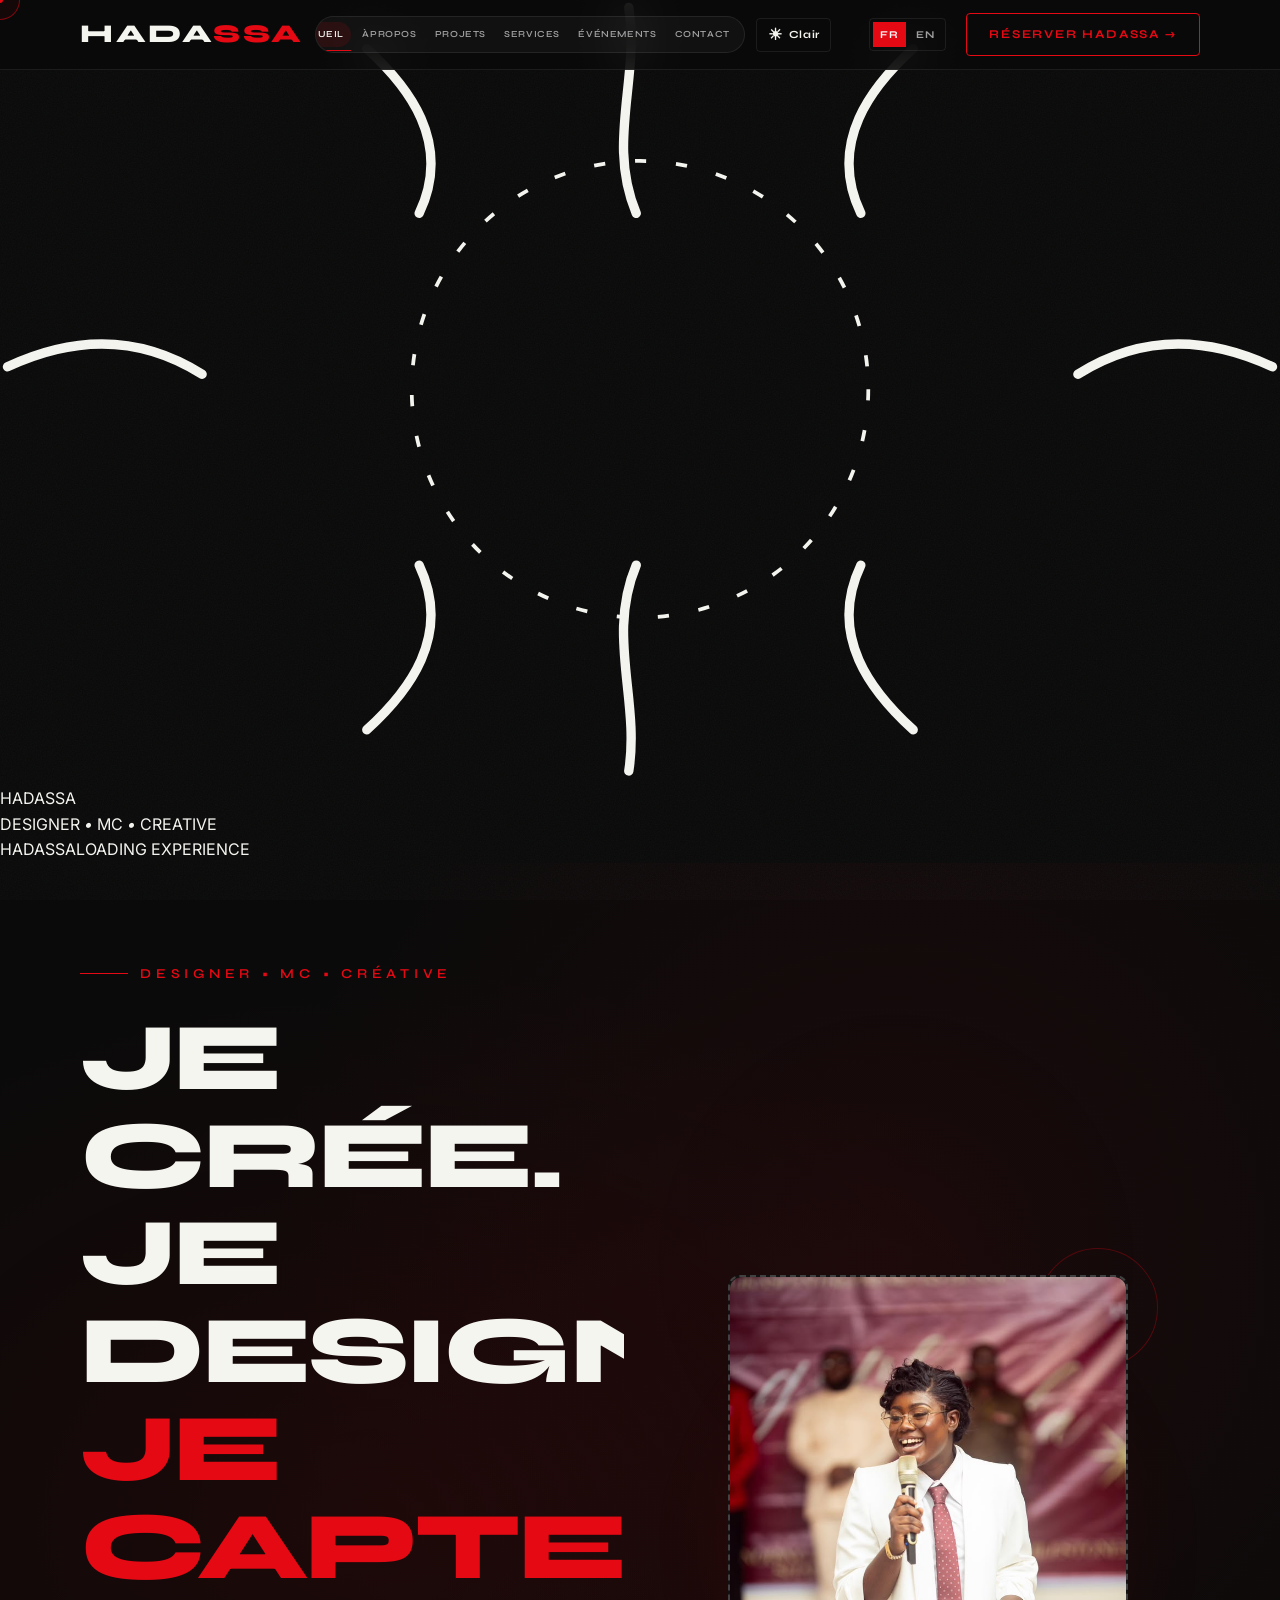
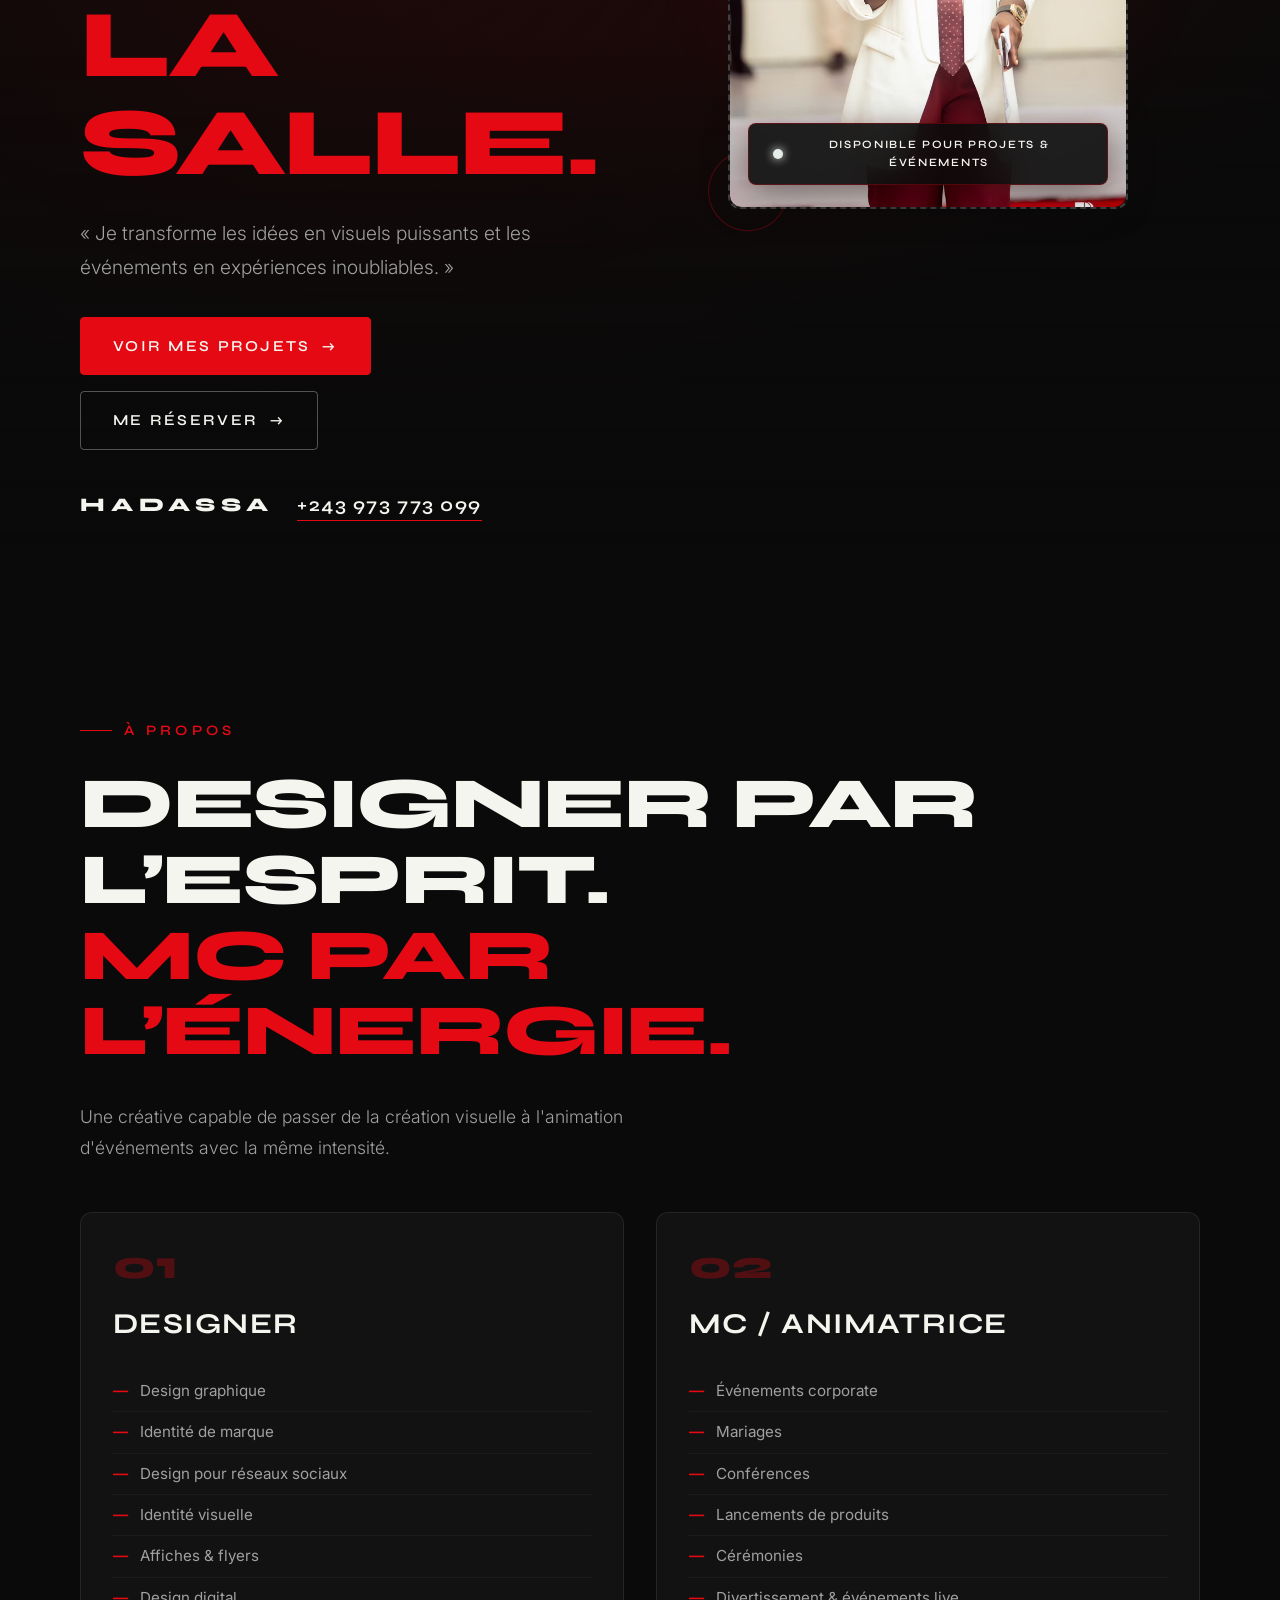
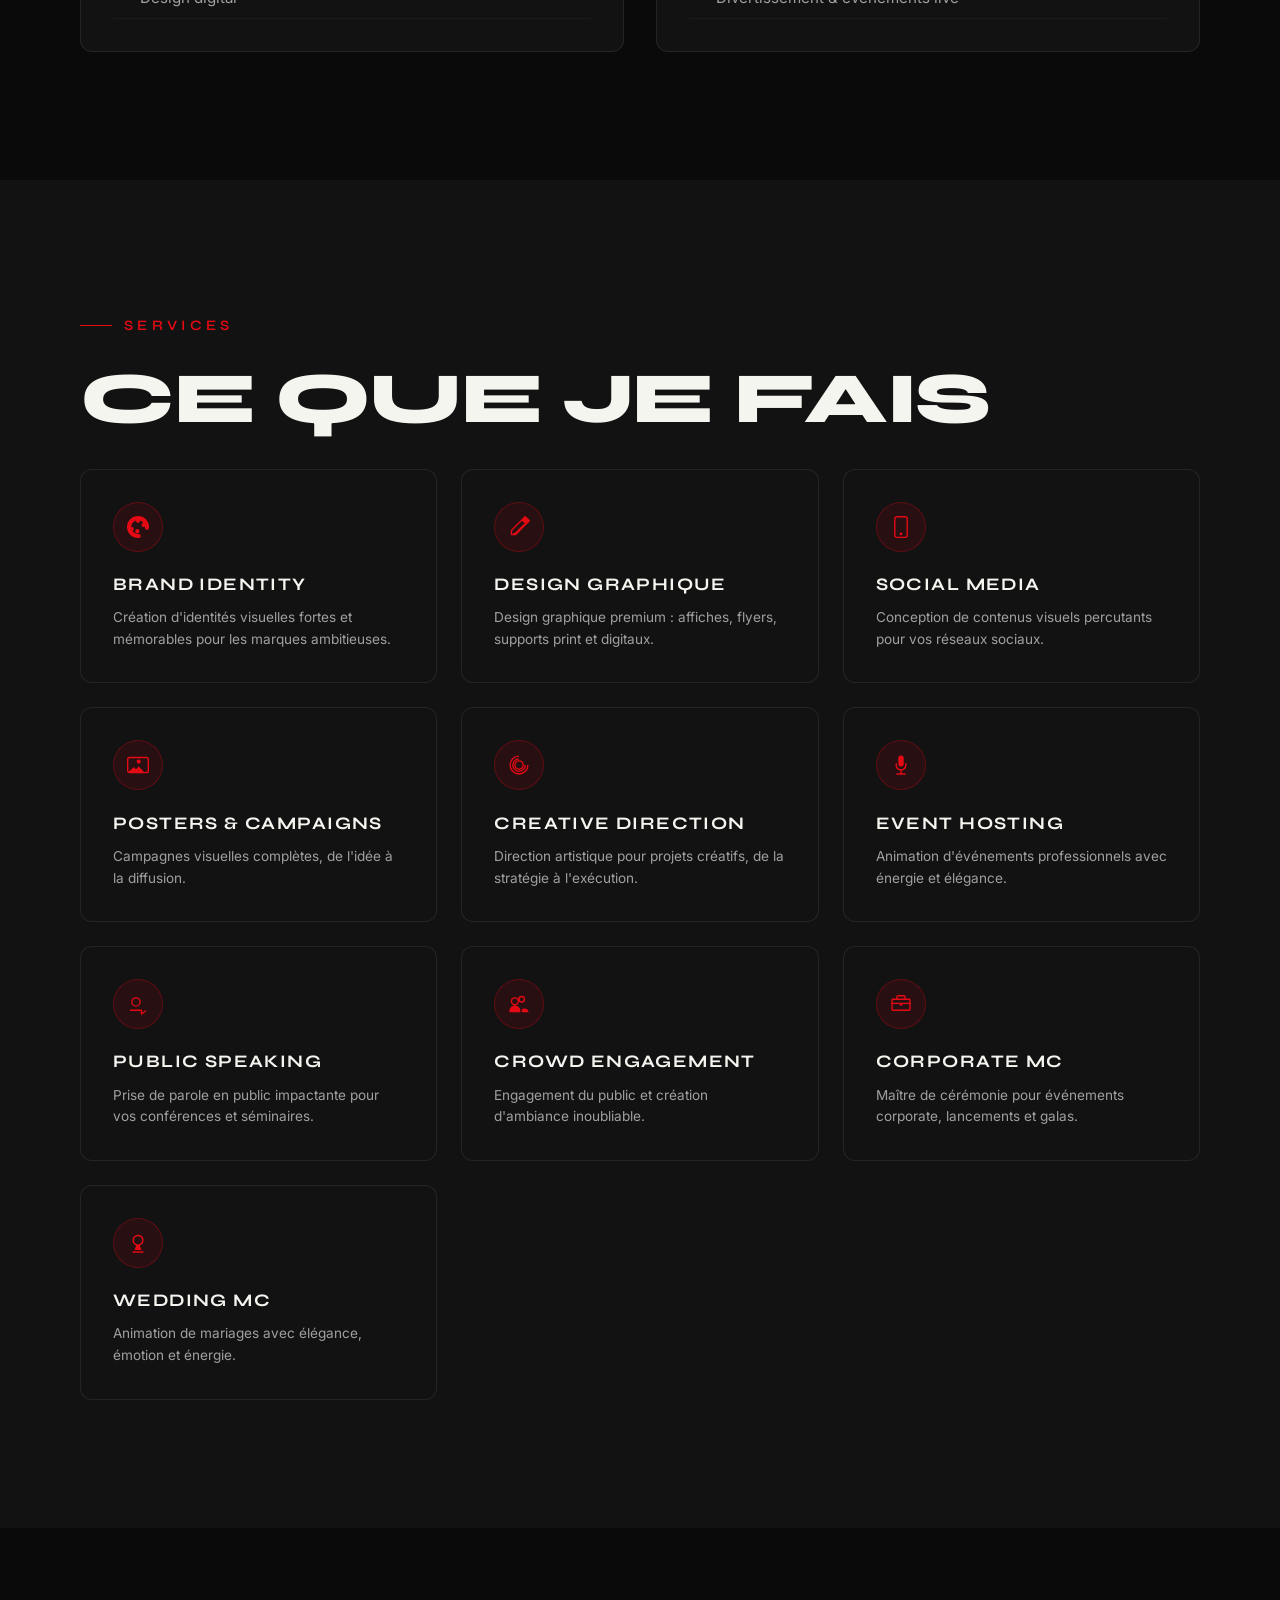
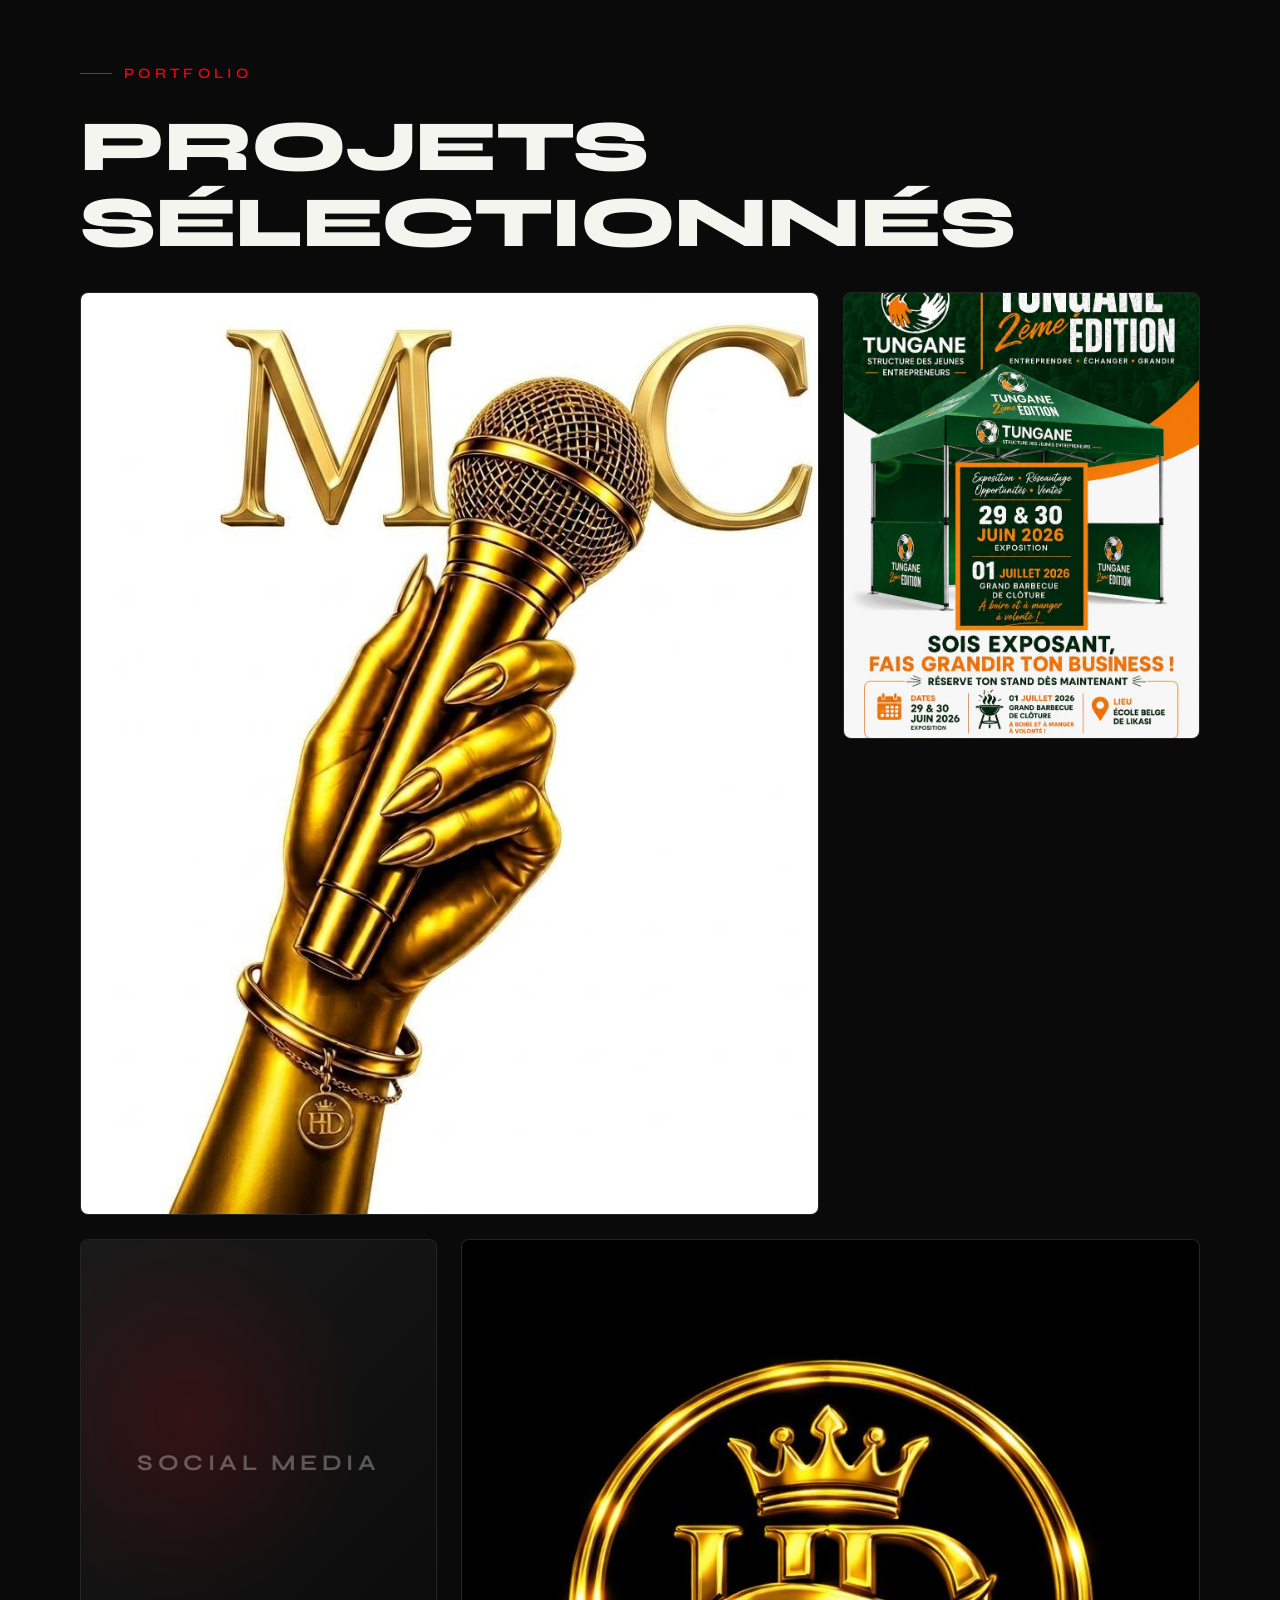
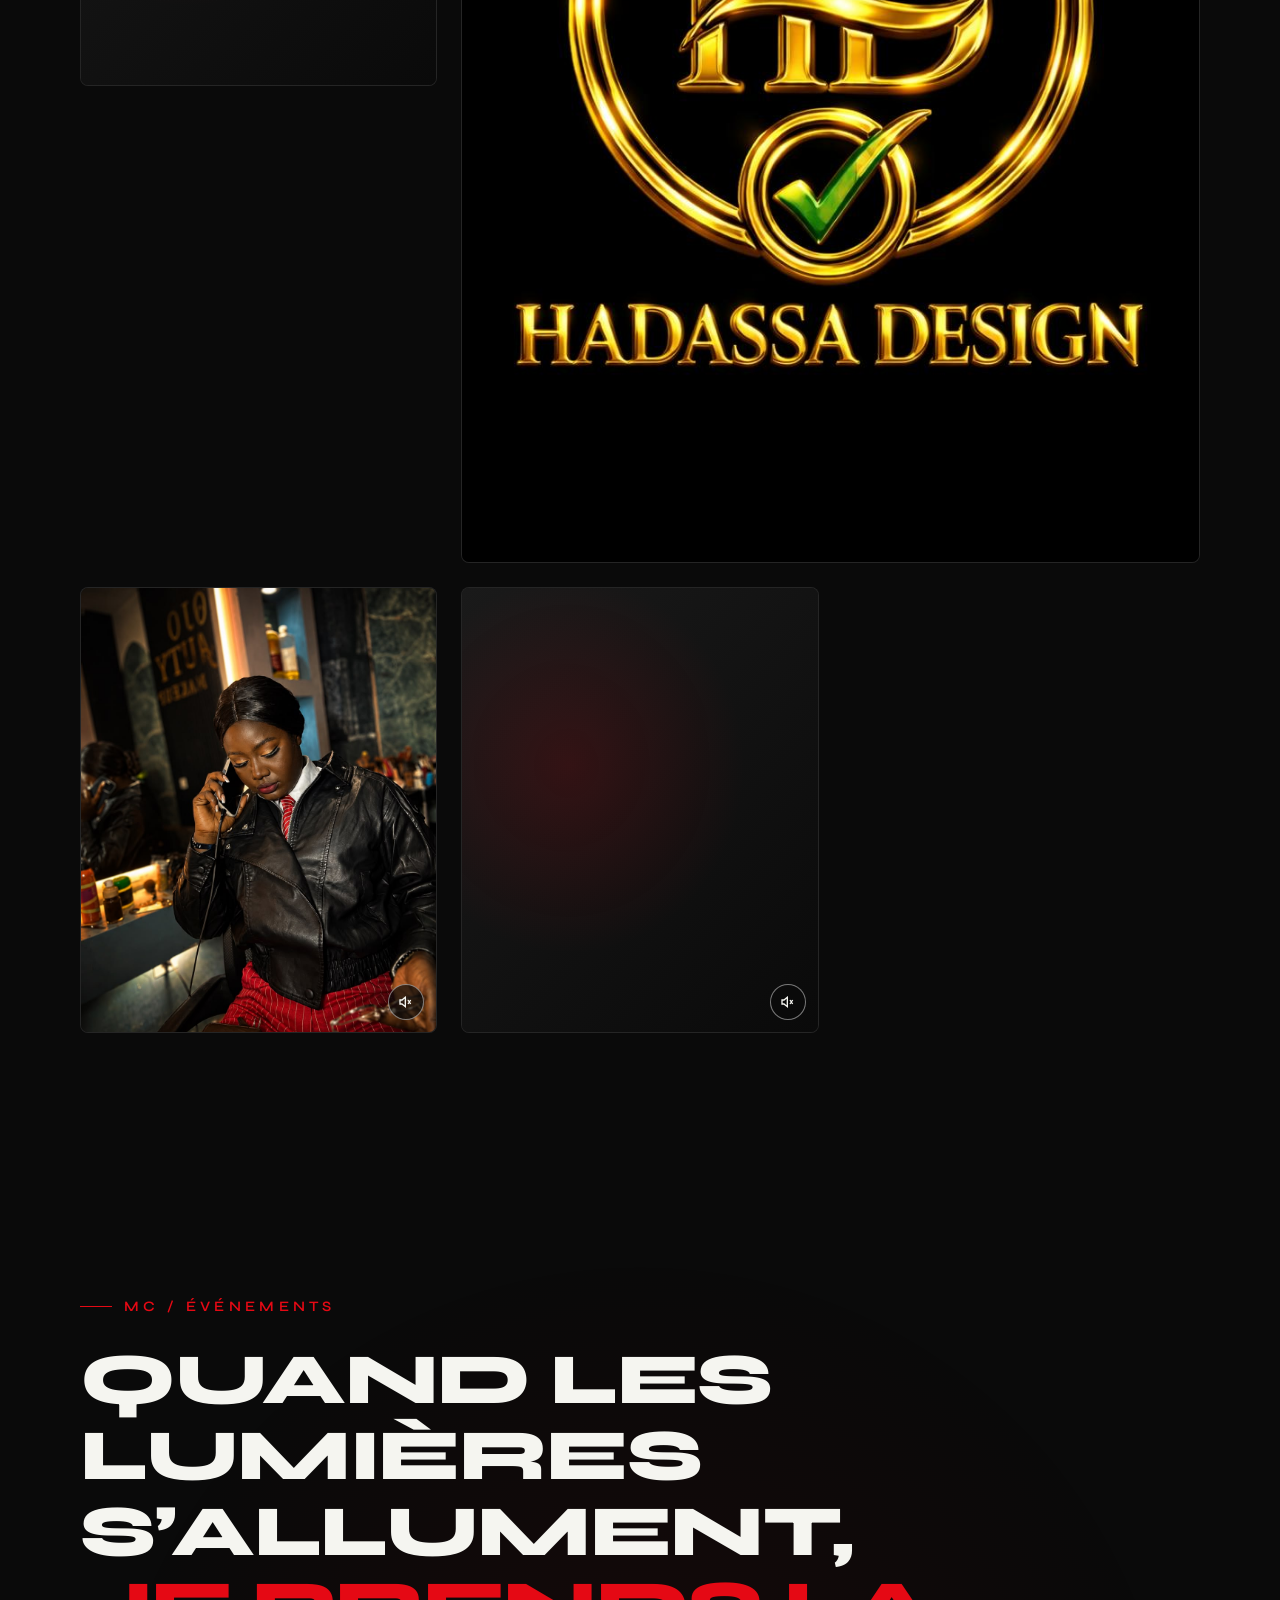
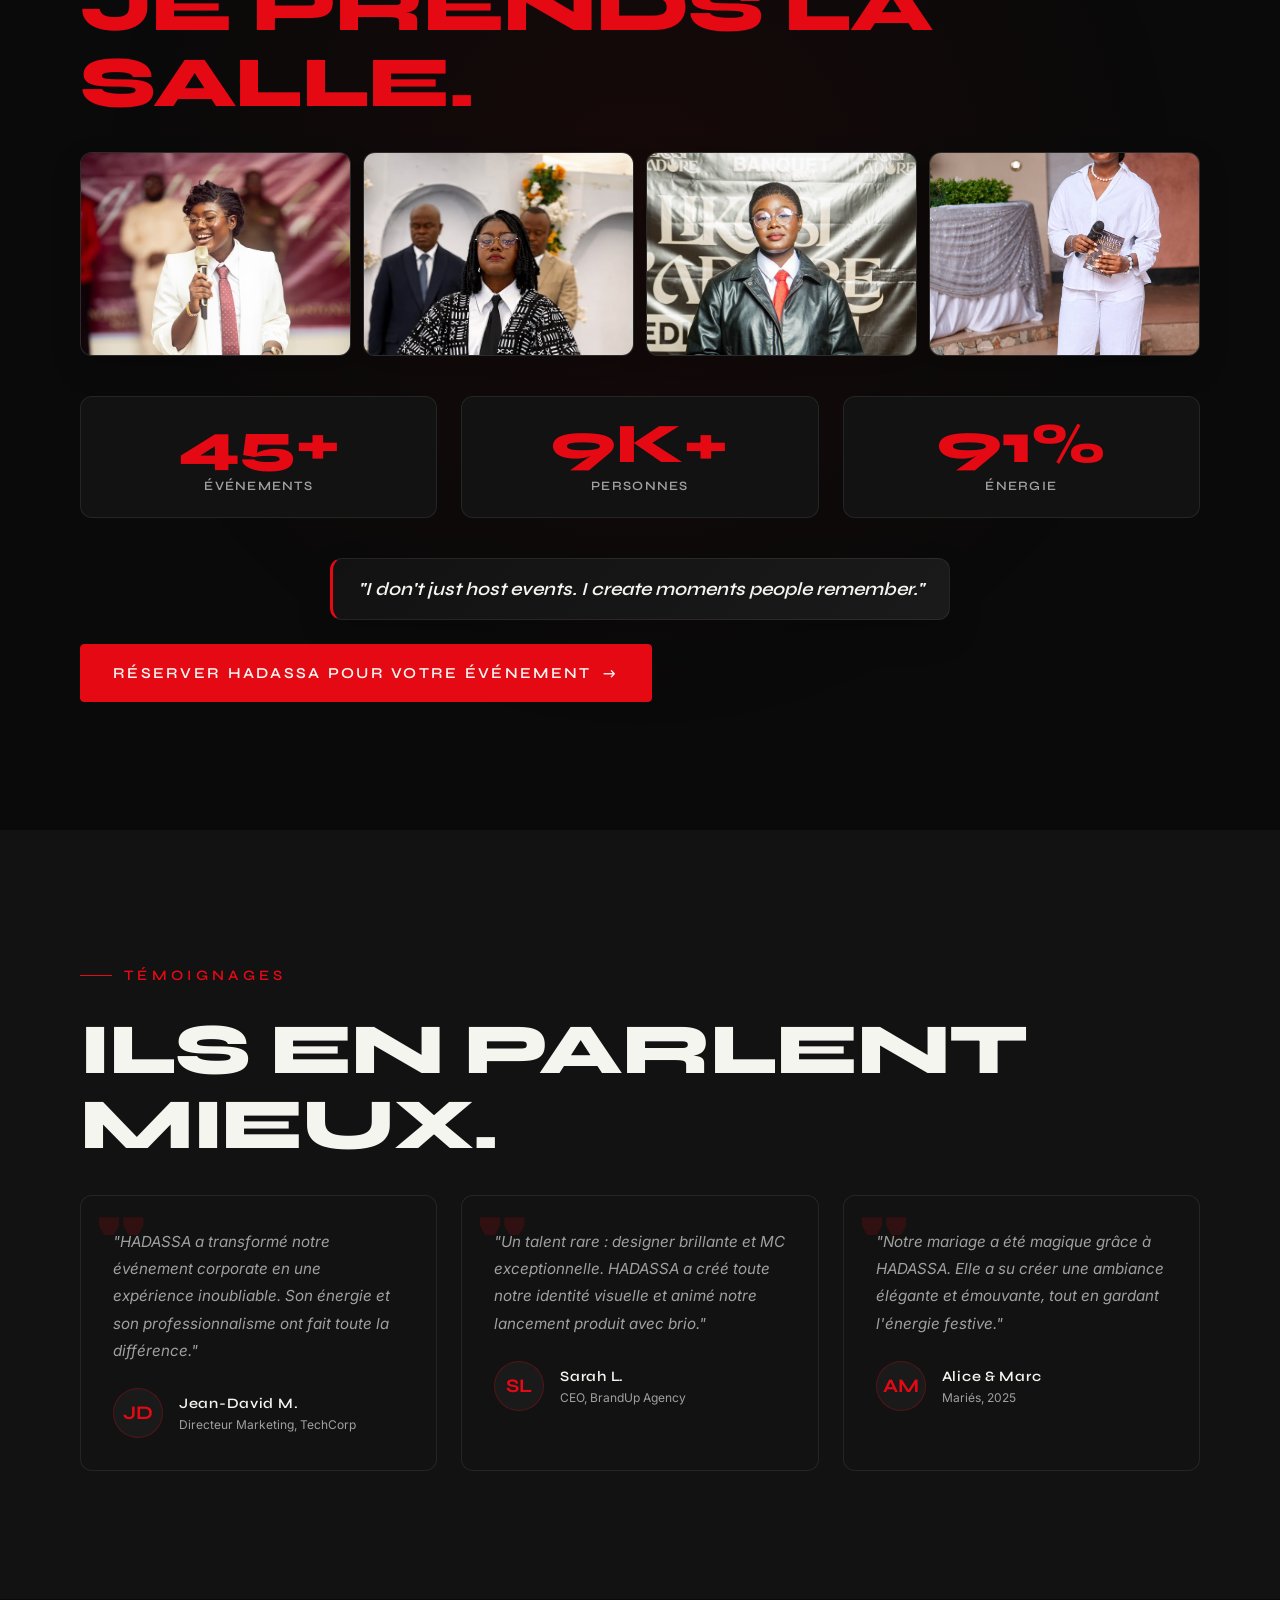
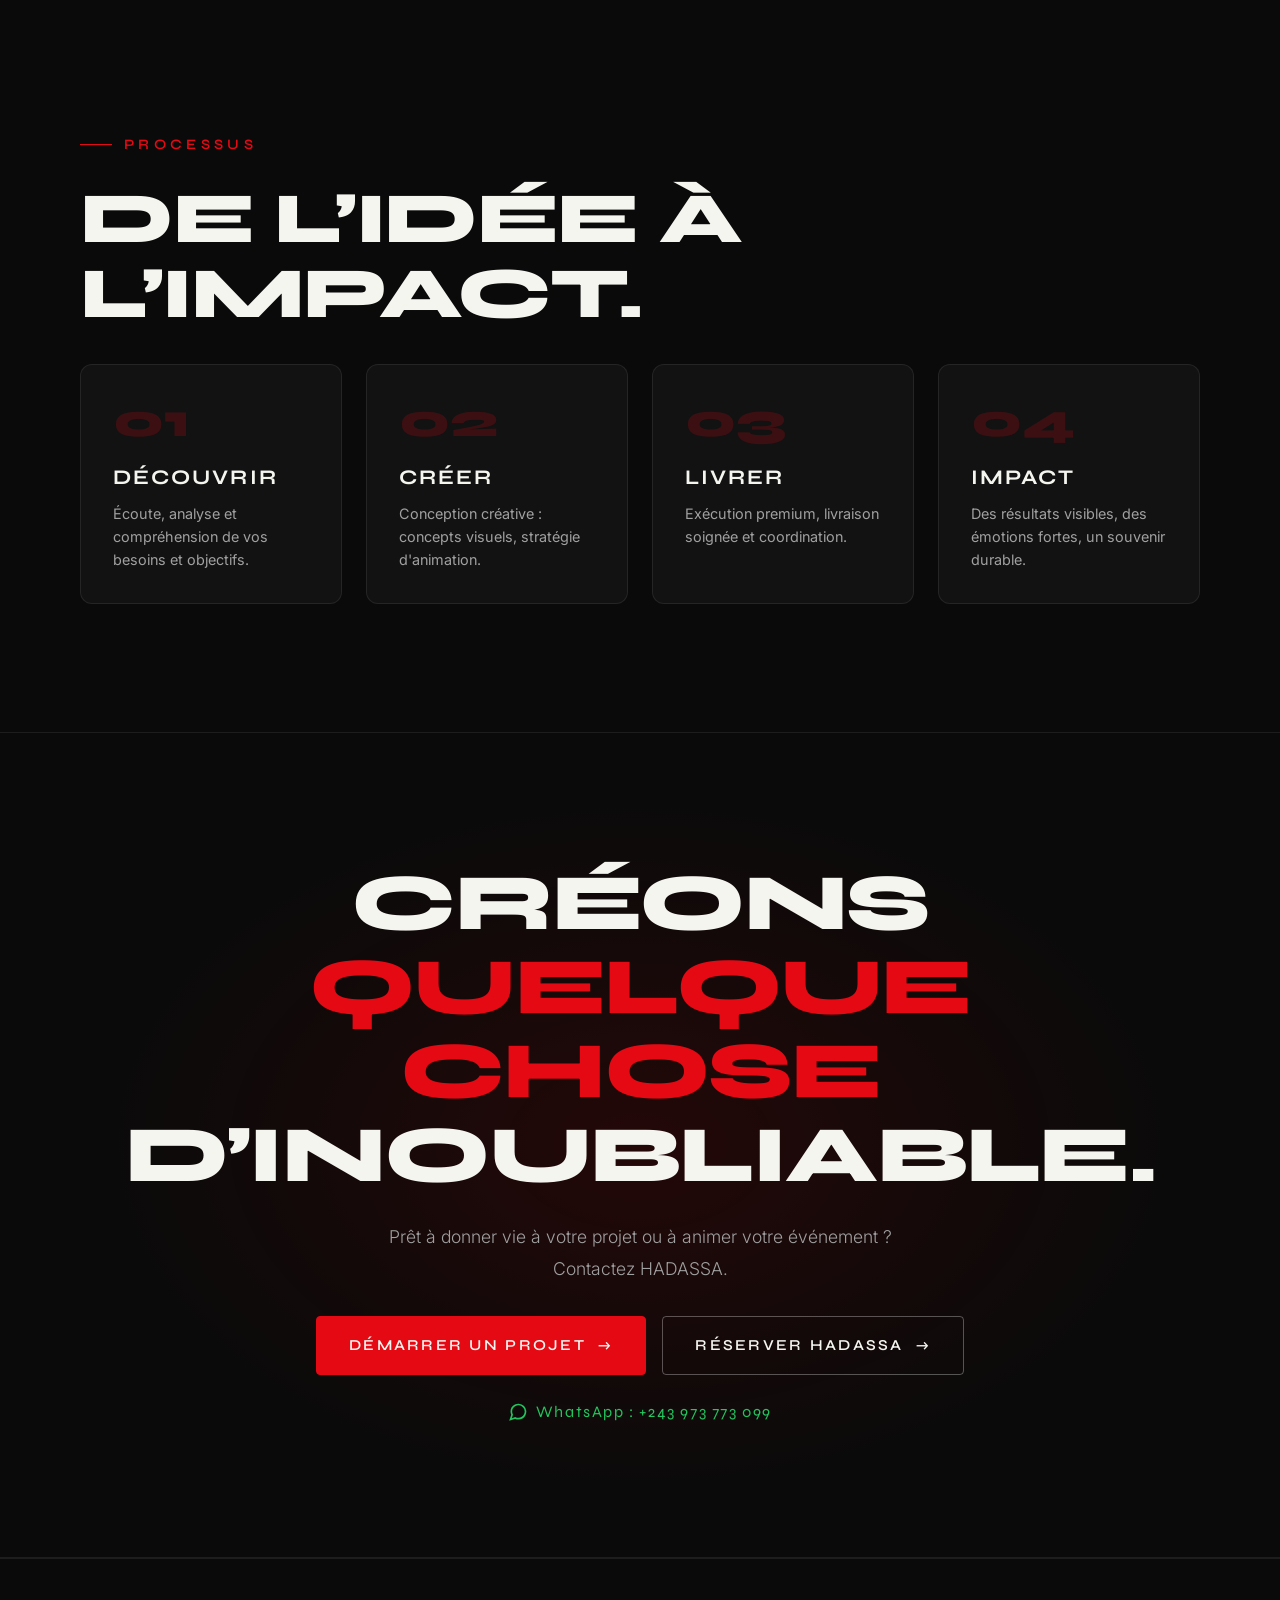
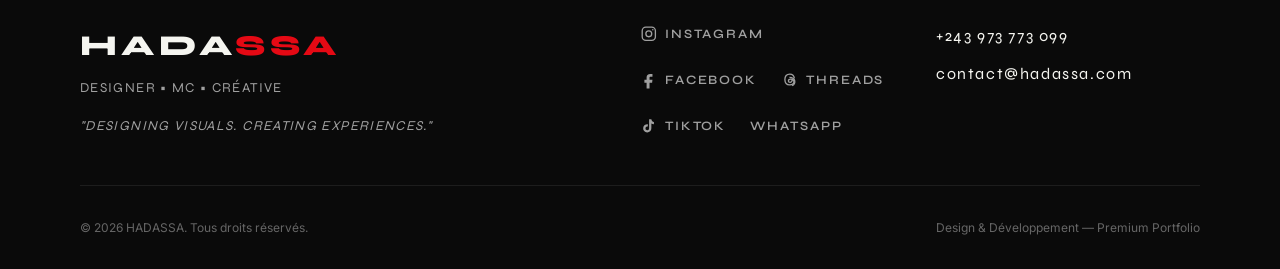
==== commit 4fdca08f: "Add animated HADASSA splash screen" ====
--- a/index.html
+++ b/index.html
@@ -25,6 +25,23 @@
     <link rel="stylesheet" href="css/style.css">
 </head>
 <body class="custom-cursor">
+    <!-- Splash screen HADASSA -->
+    <div class="hadassa-splash" id="hadassaSplash" role="status" aria-live="polite" aria-label="Chargement de HADASSA">
+        <div class="splash-atmosphere" aria-hidden="true"></div>
+        <svg class="splash-orbit" viewBox="0 0 342 208" fill="none" aria-hidden="true">
+            <path d="M54 100C35 88 17 91 2 98M288 100c19-12 37-9 52-2M230 57c-9-19 3-34 14-44M112 57c9-19-3-34-14-44M230 151c-9 19 3 34 14 44M112 151c9 19-3 34-14 44M170 57c-8-19 1-36-2-55M170 151c-8 19 1 36-2 55" stroke="currentColor" stroke-width="2.5" stroke-linecap="round"/>
+            <circle cx="171" cy="104" r="61" stroke="currentColor" stroke-width="1" stroke-dasharray="3 8"/>
+        </svg>
+        <div class="splash-core">
+            <div class="splash-word" aria-label="HADASSA">
+                <span>H</span><span>A</span><span>D</span><span>A</span><span>S</span><span>S</span><span>A</span>
+            </div>
+            <div class="splash-rule" aria-hidden="true"><span></span></div>
+            <p class="splash-caption">DESIGNER <i>•</i> MC <i>•</i> CREATIVE</p>
+        </div>
+        <div class="splash-bottom"><span>HADASSA</span><span class="splash-loading">LOADING EXPERIENCE <b></b><b></b><b></b></span></div>
+    </div>
+
     <a class="skip-link" href="#main-content">Aller au contenu principal</a>
 
     <!-- Curseur personnalisé -->
--- a/css/style.css
+++ b/css/style.css
@@ -356,15 +356,18 @@
         .nav-desktop {
             display: flex;
             align-items: center;
-            gap: clamp(0.65rem, 1.1vw, 1rem);
-            flex: 1 1 auto;
+            gap: 0.3rem;
+            flex: 0 1 430px;
+            width: 100%;
             min-width: 0;
-            max-width: 510px;
-            margin: 0 1rem;
-            padding: 0.45rem 0.7rem;
+            max-width: 430px;
+            margin: 0 0.7rem;
+            padding: 0.32rem 0.5rem;
             overflow-x: auto;
             overflow-y: hidden;
             overscroll-behavior-x: contain;
+            -webkit-overflow-scrolling: touch;
+            touch-action: pan-x;
             scrollbar-width: none;
             -ms-overflow-style: none;
             border: 1px solid var(--border);
@@ -374,18 +377,20 @@
         }
         .nav-desktop::-webkit-scrollbar {
             display: none;
+            width: 0;
+            height: 0;
         }
         .nav-desktop a {
             flex: 0 0 auto;
             font-family: var(--font-title);
-            font-size: 0.66rem;
+            font-size: 0.58rem;
             font-weight: 600;
-            letter-spacing: 0.1em;
+            letter-spacing: 0.065em;
             text-transform: uppercase;
             color: var(--gray);
             transition: color var(--transition), background var(--transition);
             position: relative;
-            padding: 0.45rem 0.55rem;
+            padding: 0.34rem 0.42rem;
             border-radius: 999px;
         }
         .nav-desktop a::after {
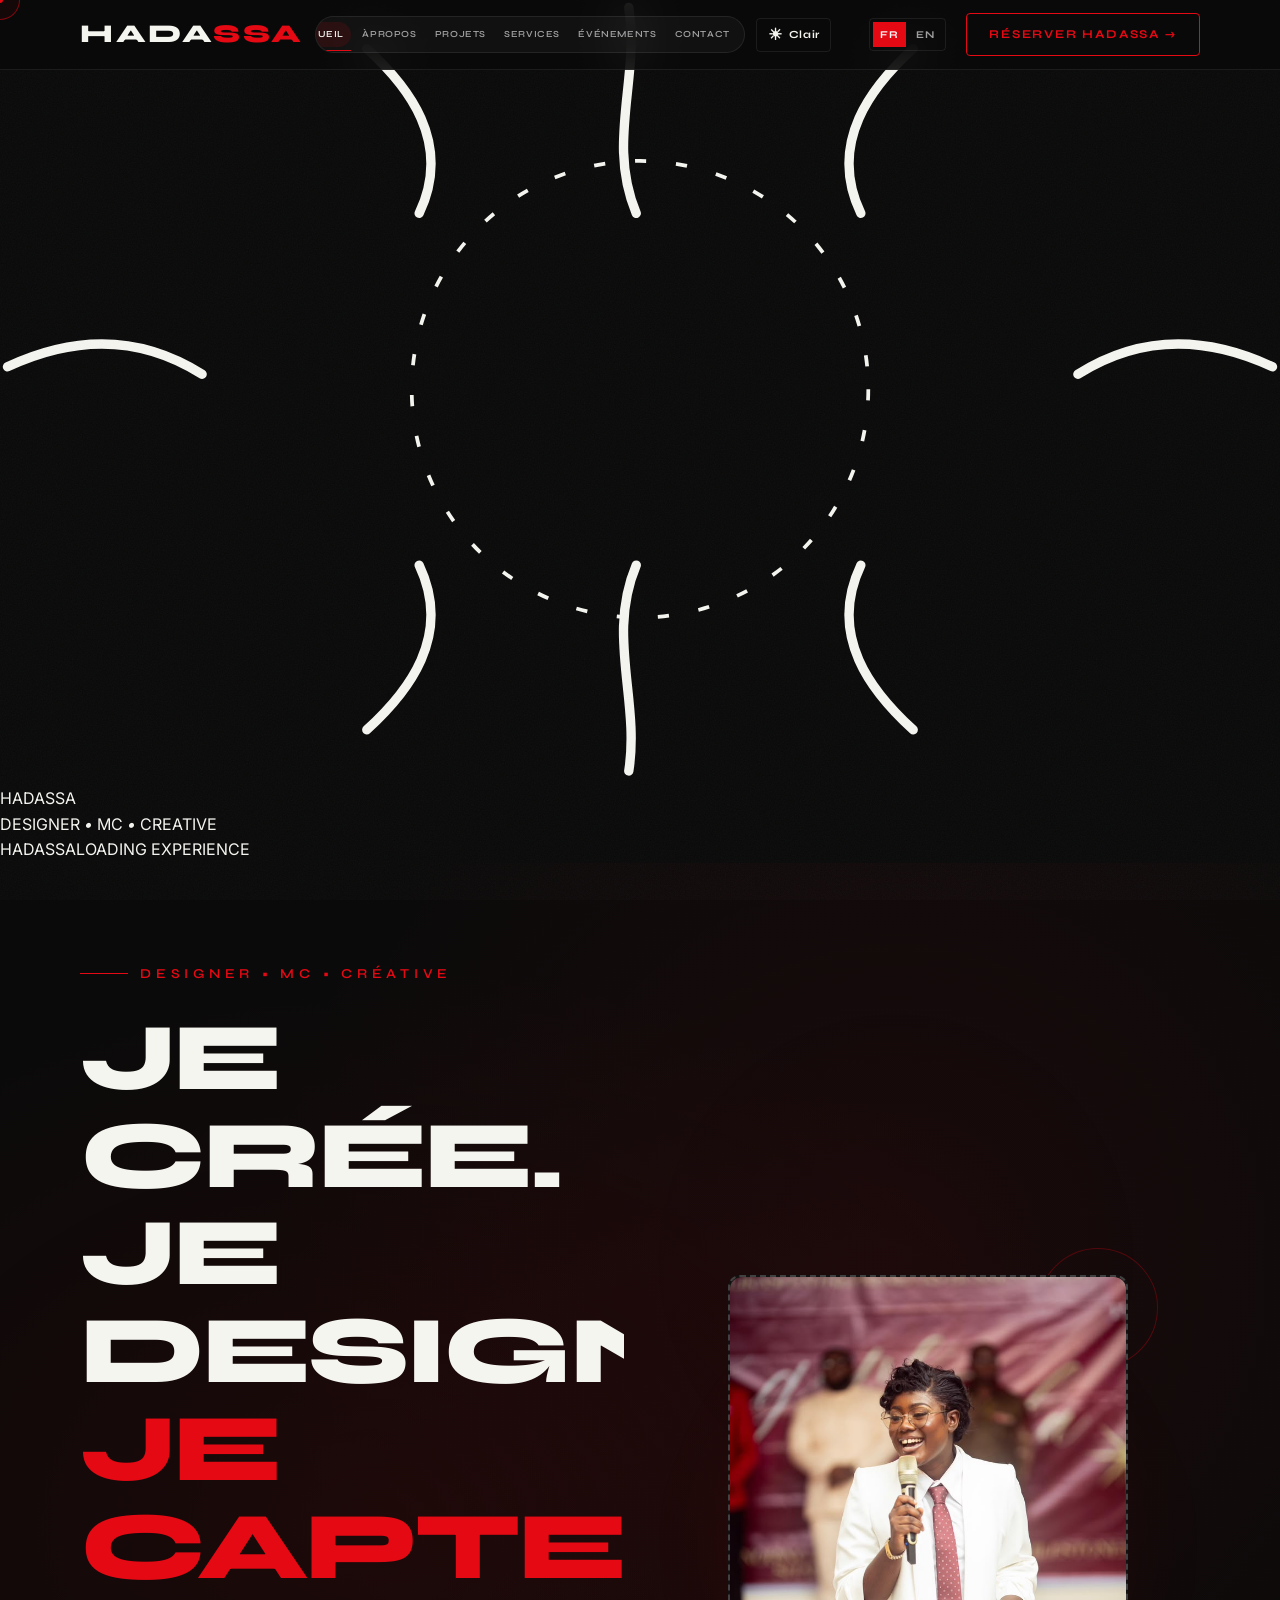
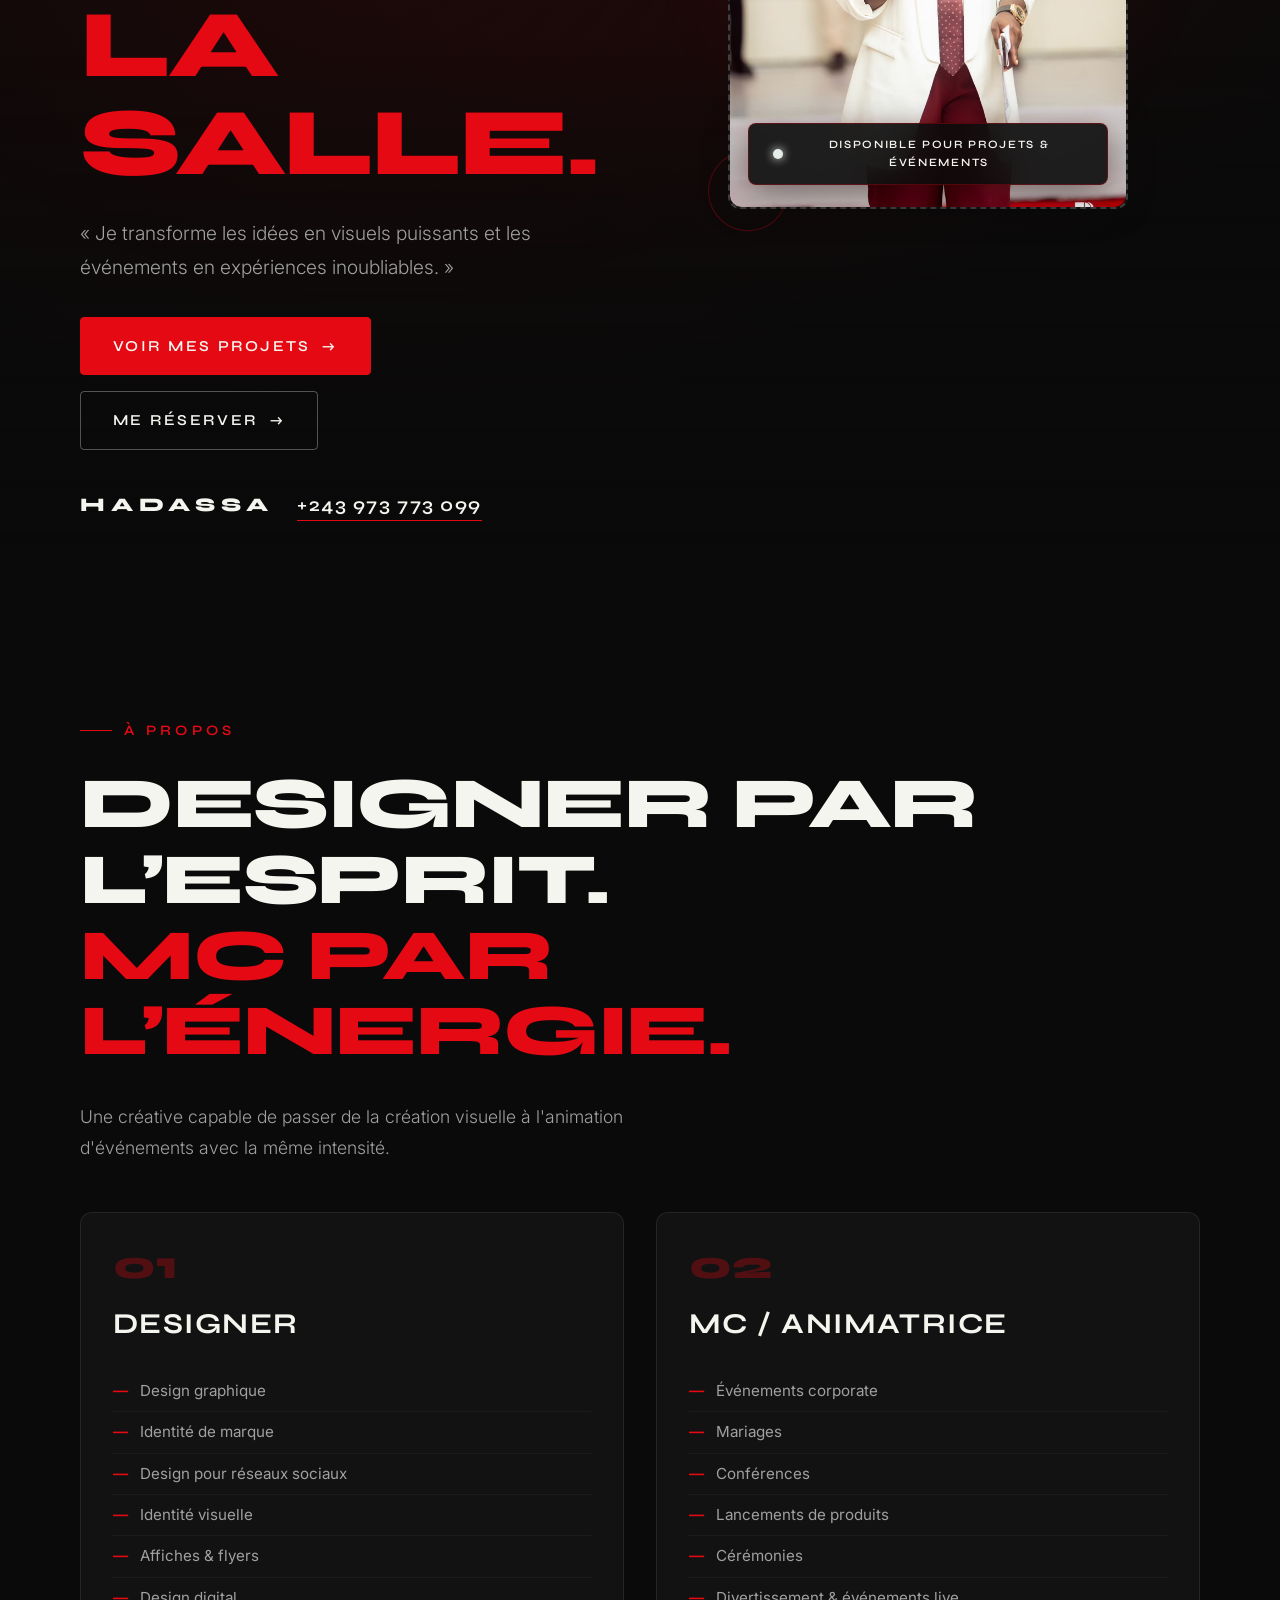
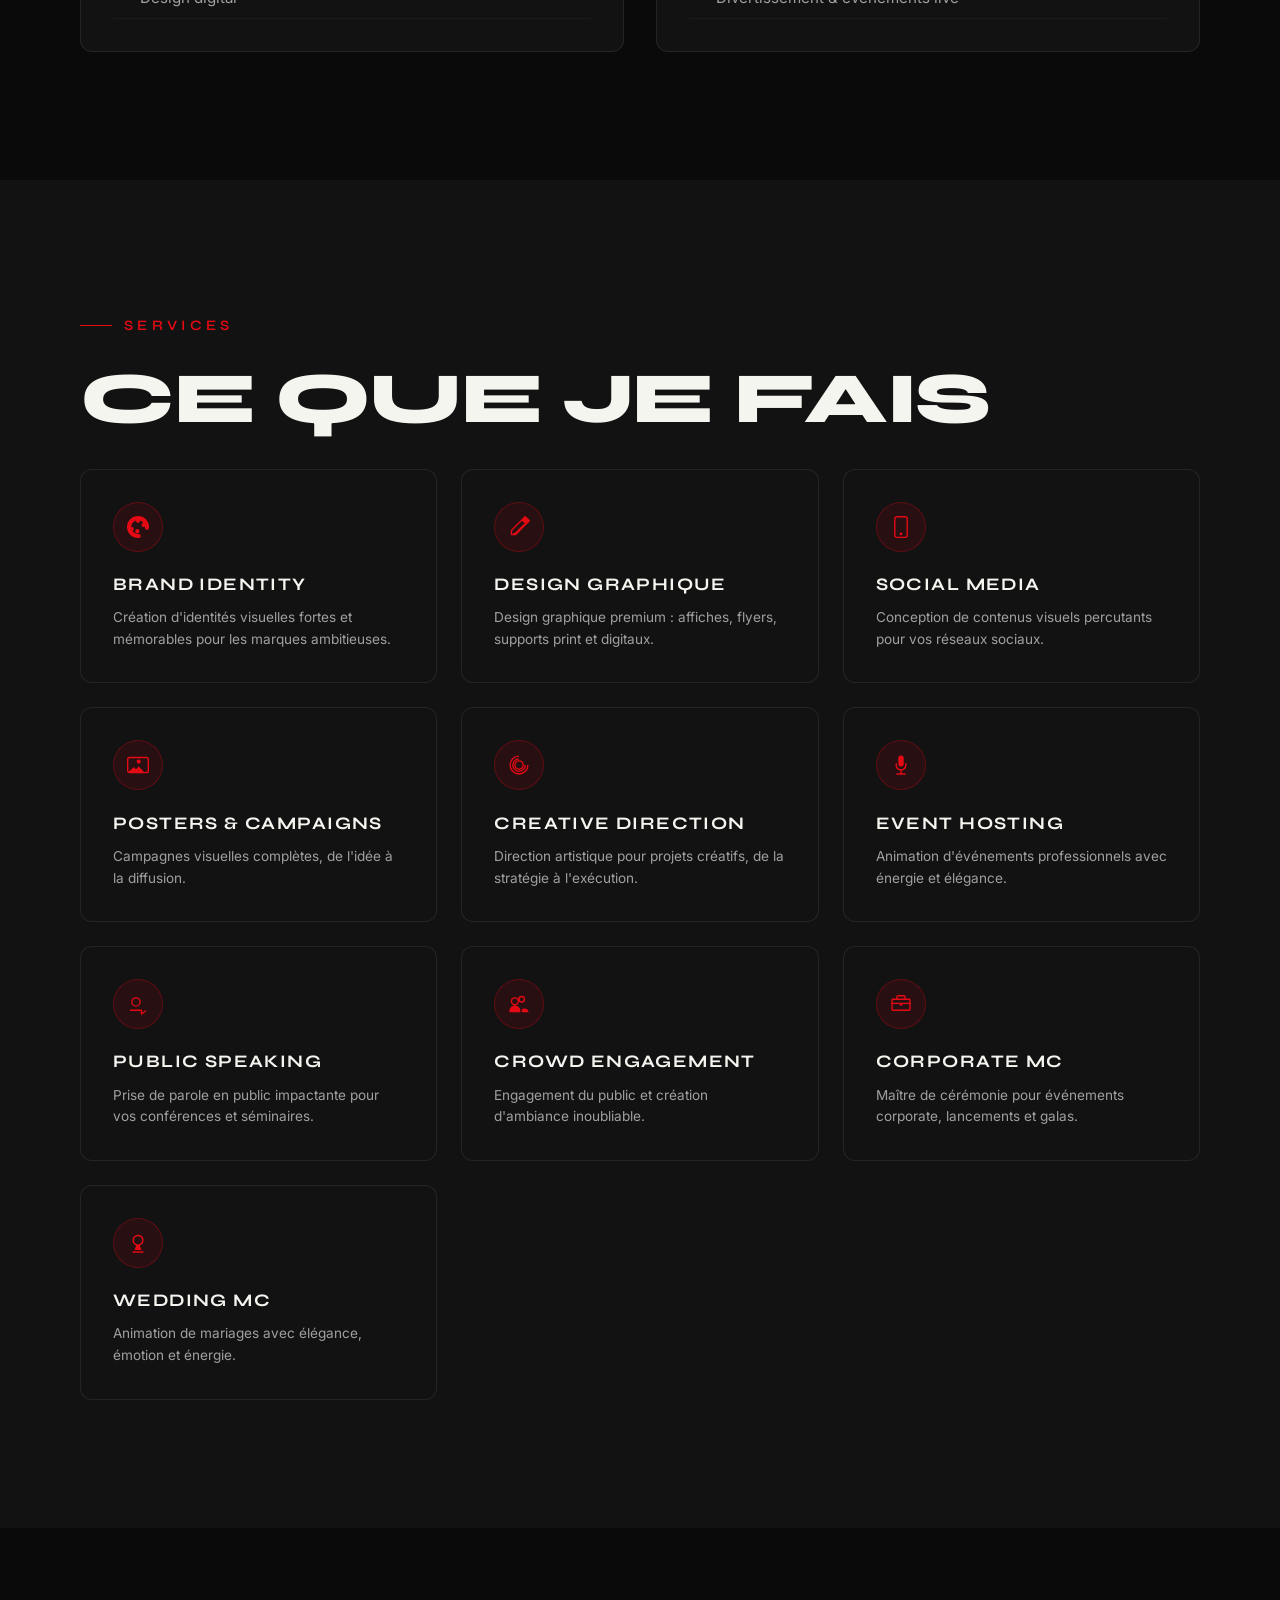
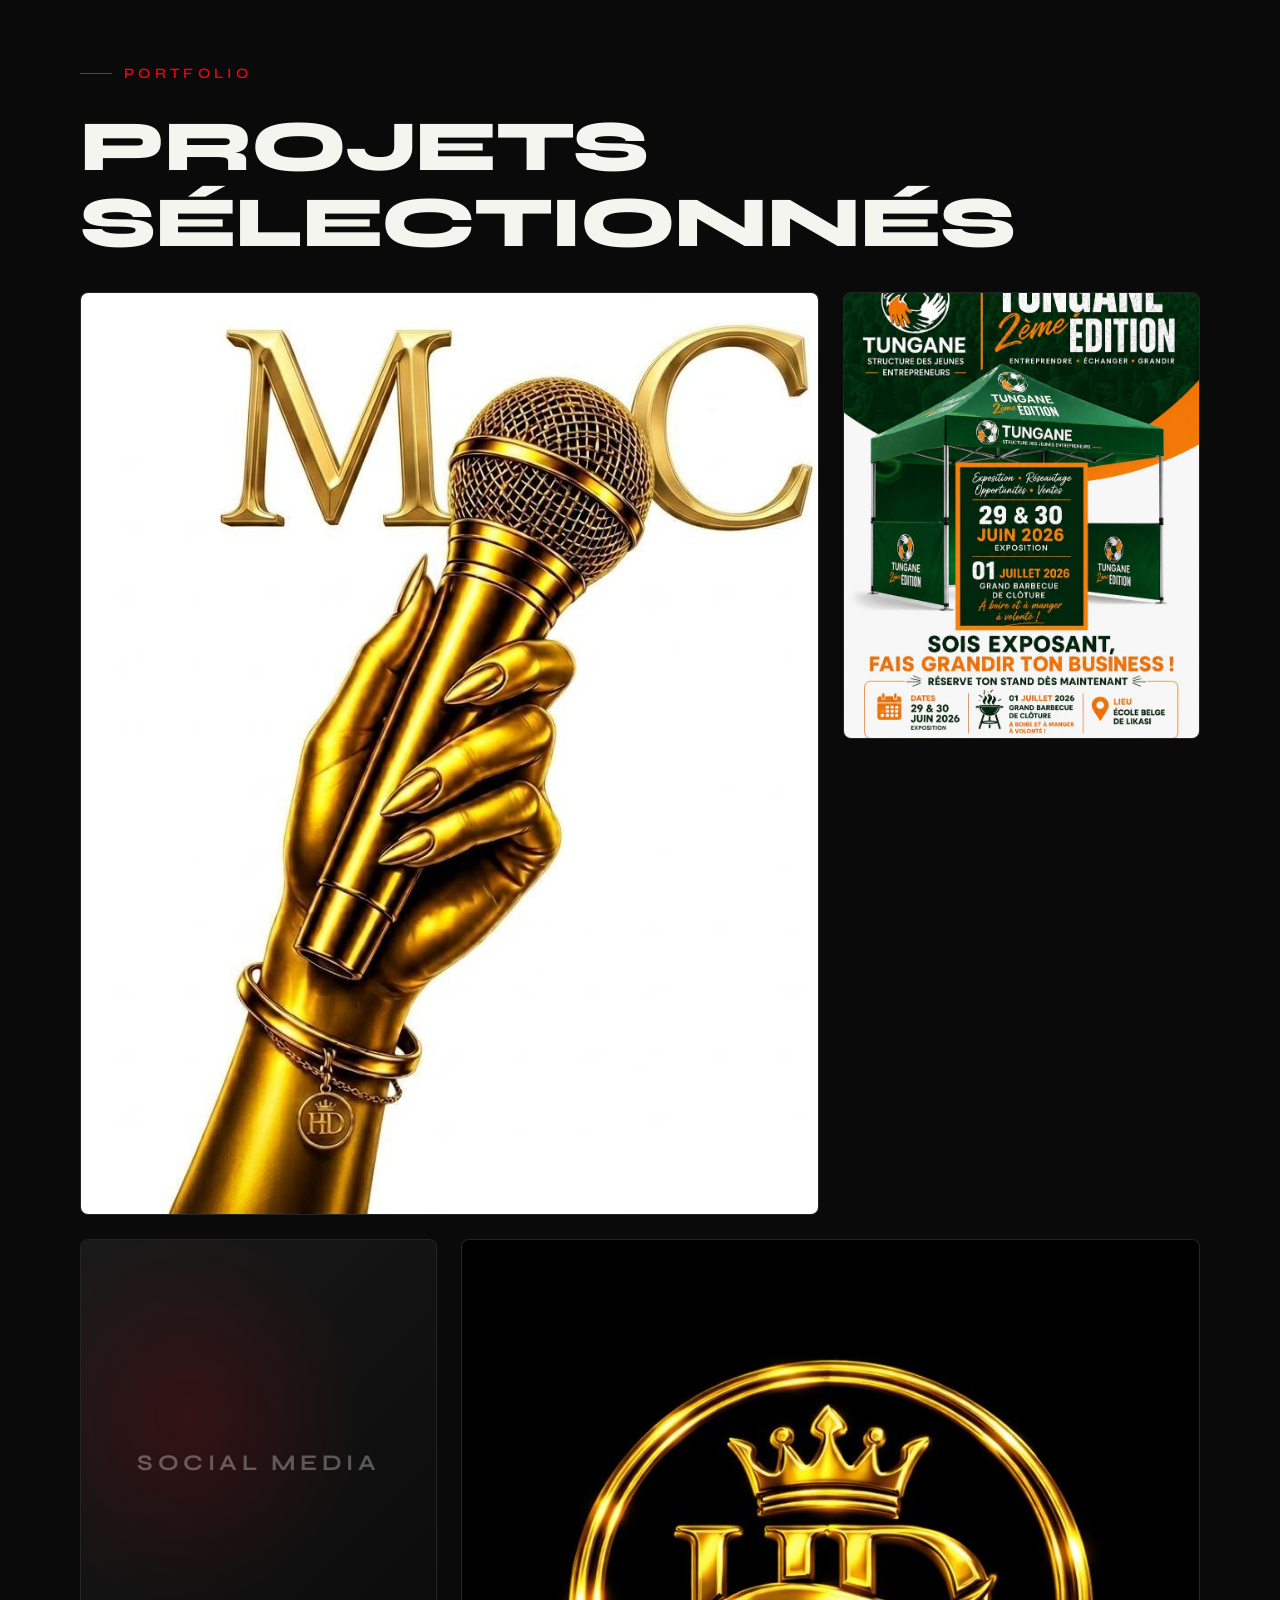
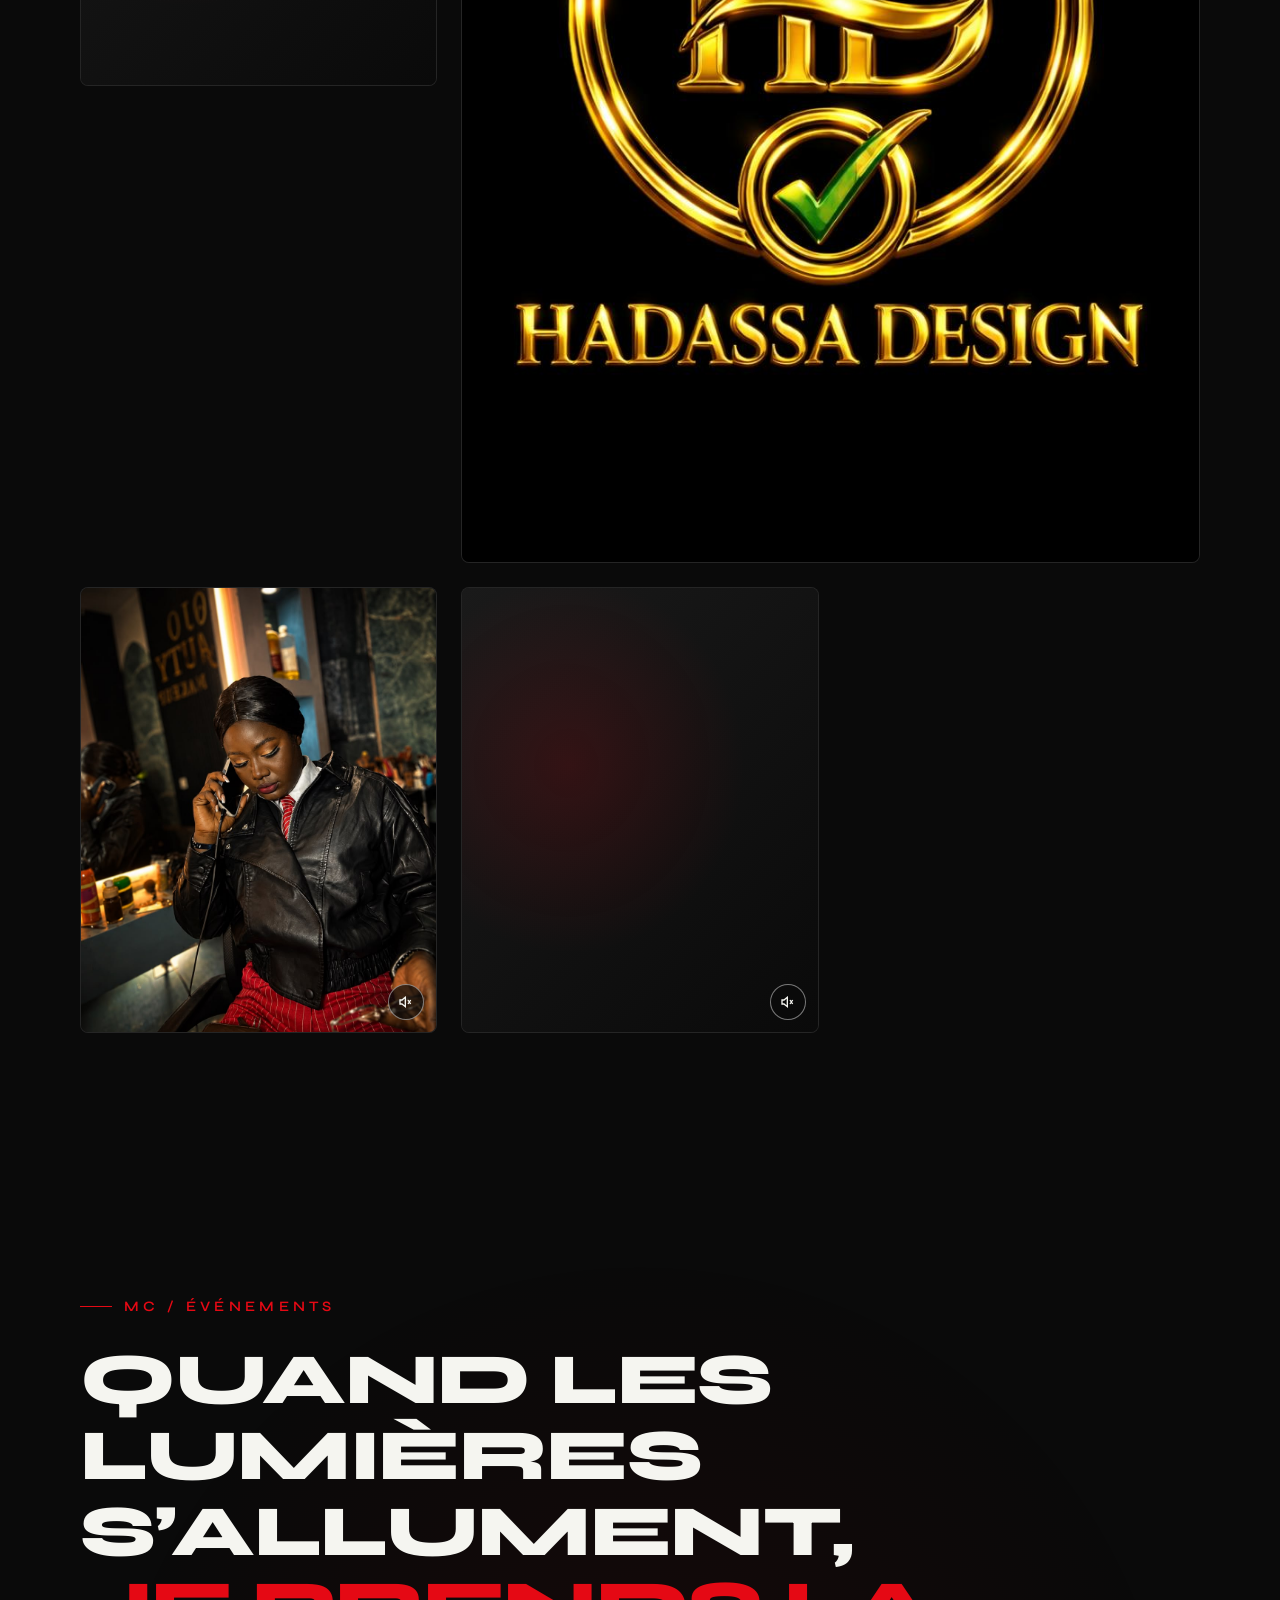
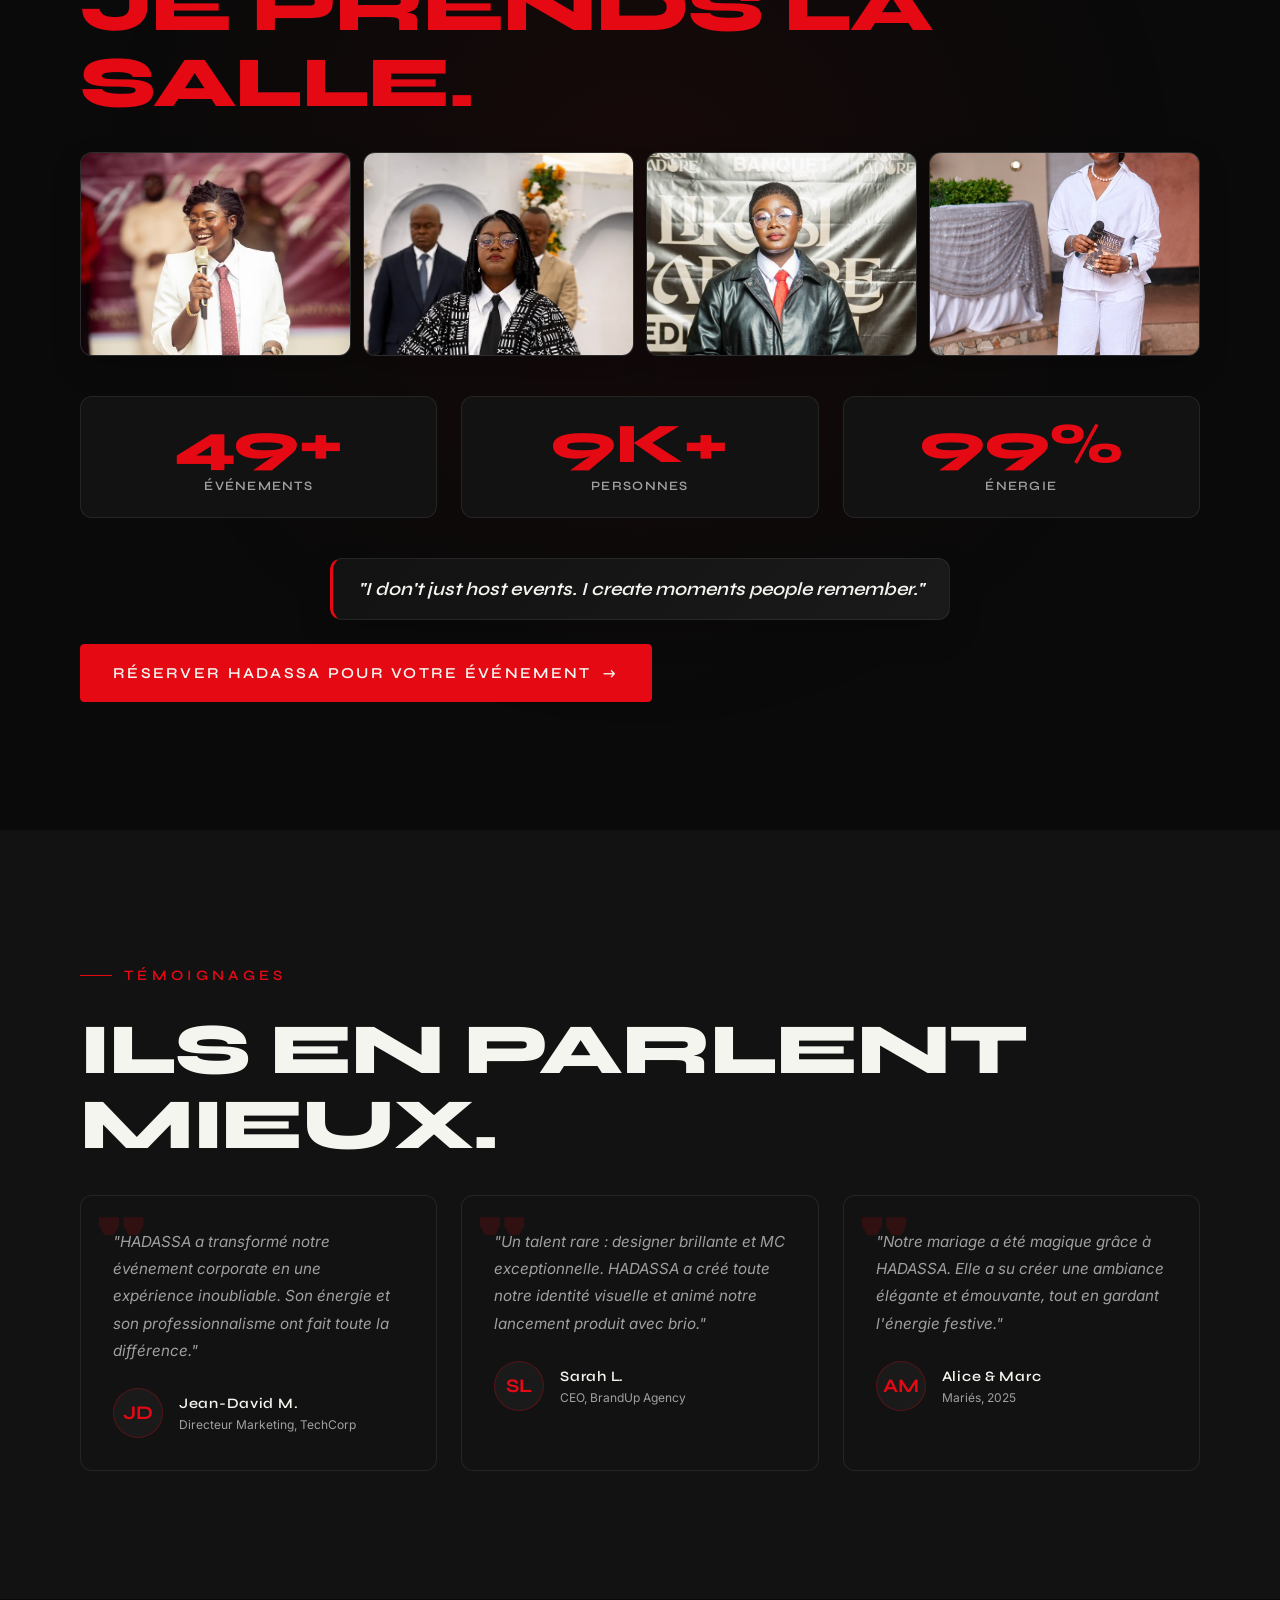
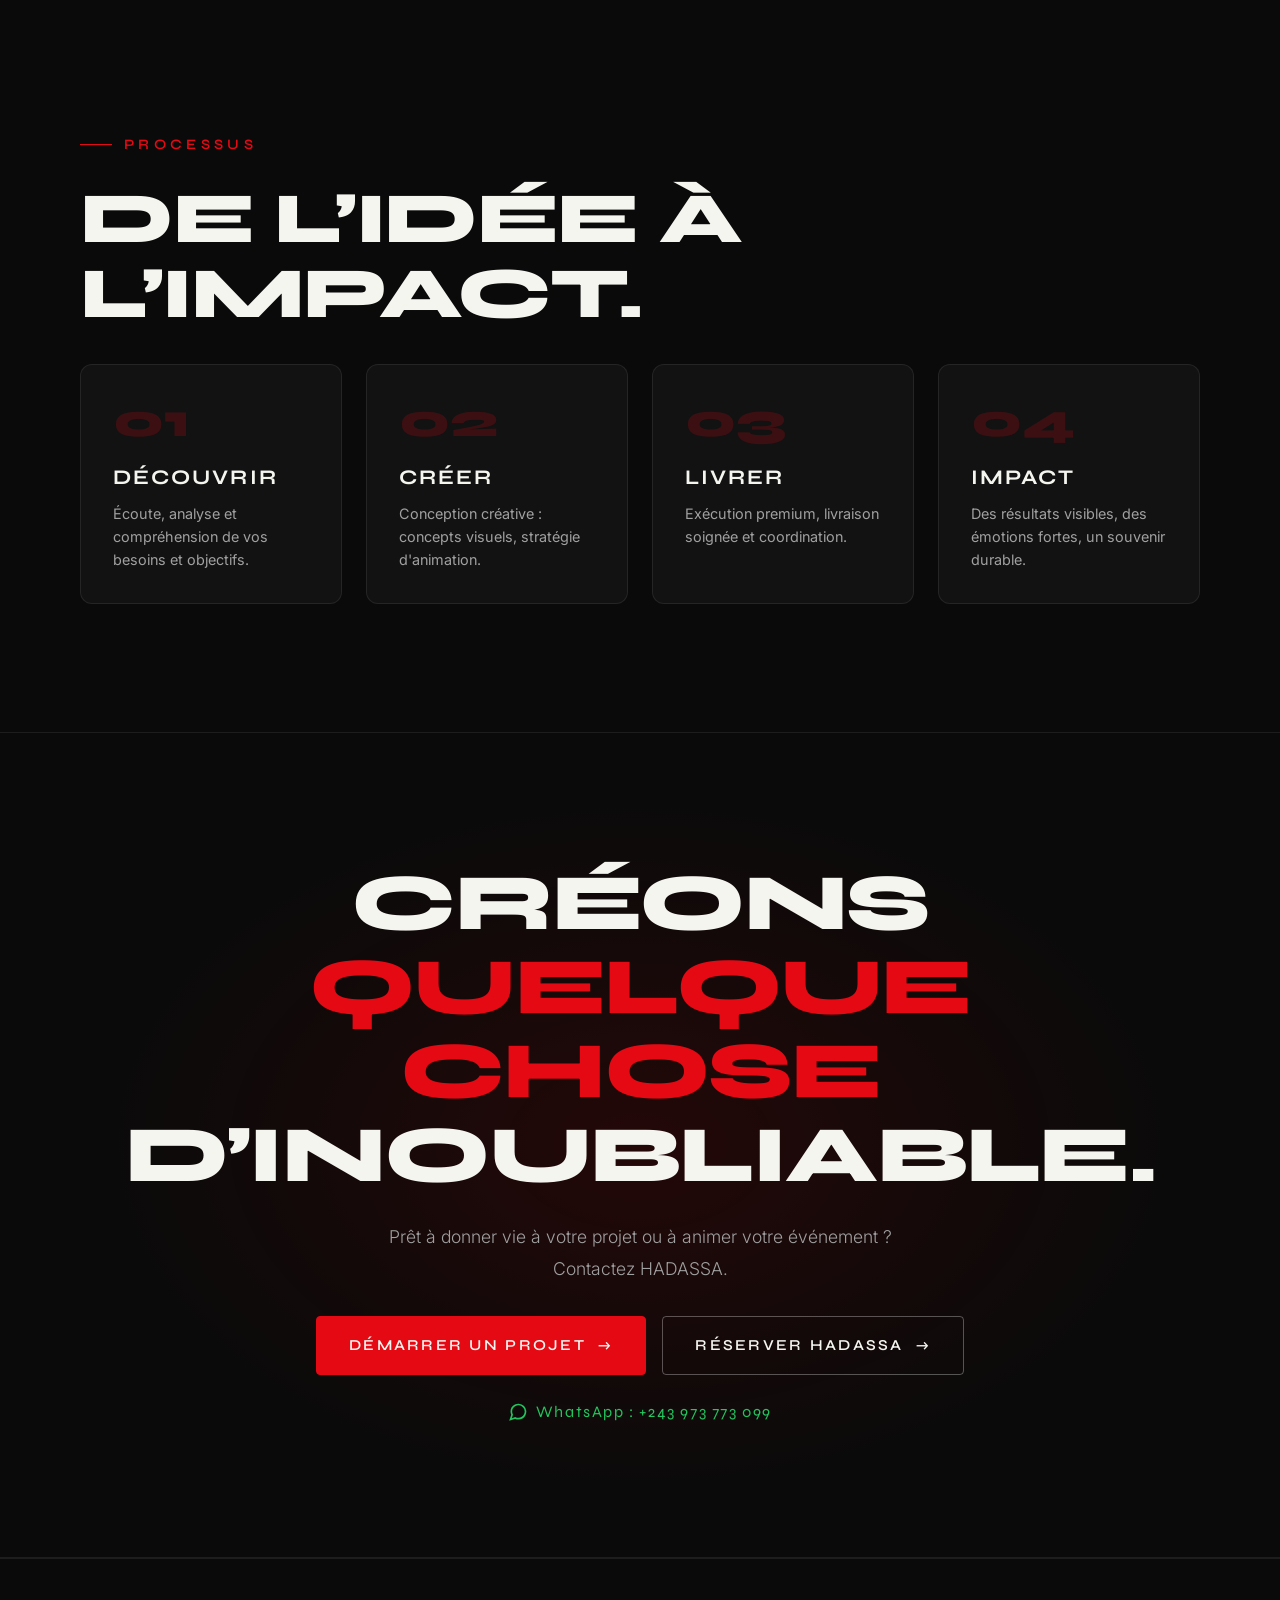
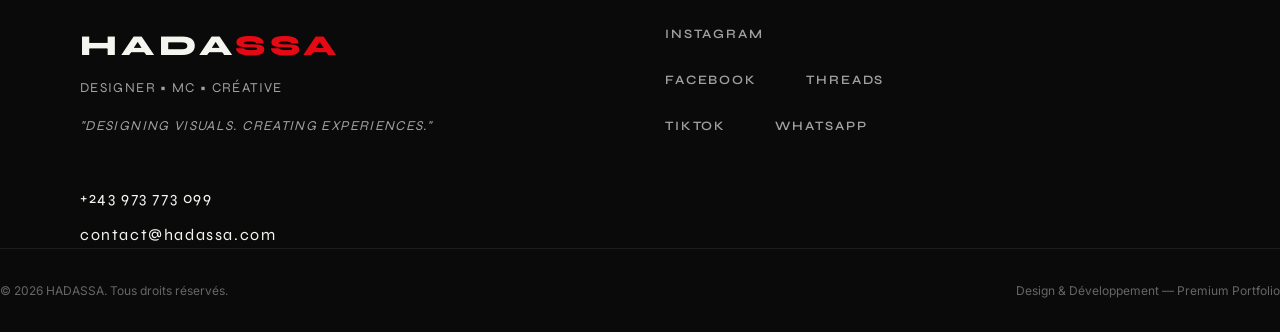
==== commit 6a86284c: "Use authentic brand icons for social links" ====
--- a/index.html
+++ b/index.html
@@ -449,25 +449,28 @@
                     <p class="footer-quote" style="margin-top: 1rem;">"Designing visuals. Creating experiences."</p>
                 </div>
 
-                <div class="footer-links">
-                    <a href="https://www.instagram.com/bokokehadassa?igsi=MXgxMDY2dXdzbWRoNg%3D%3D&amp;utm_source=qr" target="_blank" rel="noopener" aria-label="Instagram">
-                        <svg class="social-icon" viewBox="0 0 24 24" fill="none" stroke="currentColor" stroke-width="1.8" aria-hidden="true"><rect x="3" y="3" width="18" height="18" rx="5"/><circle cx="12" cy="12" r="4"/><circle cx="17.5" cy="6.5" r="1" fill="currentColor" stroke="none"/></svg>
+                <div class="footer-links" aria-label="Réseaux sociaux de HADASSA">
+                    <a href="https://www.instagram.com/bokokehadassa?igsi=MXgxMDY2dXdzbWRoNg%3D%3D&amp;utm_source=qr" target="_blank" rel="noopener noreferrer" aria-label="Instagram — @bokokehadassa">
+                        <img class="social-icon" src="https://cdn.simpleicons.org/instagram/E4405F" alt="" width="20" height="20" loading="lazy">
                         Instagram
                     </a>
-                    <a href="https://www.facebook.com/share/1DCijyjneG/?mibextid=wwXIfr" target="_blank" rel="noopener" aria-label="Facebook">
-                        <svg class="social-icon" viewBox="0 0 24 24" fill="currentColor" aria-hidden="true"><path d="M14 8h3V4h-3c-3.31 0-5 1.69-5 5v3H6v4h3v8h4v-8h3.5l.5-4H13V9c0-.67.33-1 1-1Z"/></svg>
+                    <a href="https://www.facebook.com/share/1DCijyjneG/?mibextid=wwXIfr" target="_blank" rel="noopener noreferrer" aria-label="Facebook — HADASSA">
+                        <img class="social-icon" src="https://cdn.simpleicons.org/facebook/0866FF" alt="" width="20" height="20" loading="lazy">
                         Facebook
                     </a>
-                    <a href="https://www.threads.com/@bokokehadassa?igshid=NTc4MTIwNjQ2YQ==" target="_blank" rel="noopener" aria-label="Threads">
-                        <svg class="social-icon" viewBox="0 0 24 24" fill="none" stroke="currentColor" stroke-width="1.8" aria-hidden="true"><path d="M18.2 10.1c-.4-3.7-2.5-5.8-6.2-5.8-4.3 0-6.7 2.6-6.7 7.3 0 4.7 2.4 7.3 6.7 7.3 3.5 0 5.7-1.7 5.7-4.3 0-2.2-1.6-3.5-4.2-3.5-2.1 0-3.4 1-3.4 2.5 0 1.1.9 1.8 2.2 1.8 1.8 0 2.9-1.2 3-3.4"/><path d="M11.5 8.8c3.9 0 6.4 1.4 7.1 4.2.8 3.3-.4 5.7-3.4 7.1"/></svg>
+                    <a href="https://www.threads.com/@bokokehadassa?igshid=NTc4MTIwNjQ2YQ==" target="_blank" rel="noopener noreferrer" aria-label="Threads — @bokokehadassa">
+                        <img class="social-icon" src="https://cdn.simpleicons.org/threads/FFFFFF" alt="" width="20" height="20" loading="lazy">
                         Threads
                     </a>
-                    <a href="https://www.tiktok.com/@h_a_d_a_s_s_a_01?_r=1&amp;_t=ZS-99JIgC8gBZn" target="_blank" rel="noopener" aria-label="TikTok">
-                        <svg class="social-icon" viewBox="0 0 24 24" fill="currentColor" aria-hidden="true"><path d="M15.5 3c.3 1.9 1.4 3.4 3.5 3.9v3.1a8.2 8.2 0 0 1-3.5-1v6.4a5.6 5.6 0 1 1-4.8-5.5v3.2a2.5 2.5 0 1 0 1.7 2.3V3h3.1Z"/></svg>
+                    <a href="https://www.tiktok.com/@h_a_d_a_s_s_a_01?_r=1&amp;_t=ZS-99JIgC8gBZn" target="_blank" rel="noopener noreferrer" aria-label="TikTok — @h_a_d_a_s_s_a_01">
+                        <img class="social-icon" src="https://cdn.simpleicons.org/tiktok/FFFFFF" alt="" width="20" height="20" loading="lazy">
                         TikTok
                     </a>
-                    <a href="https://wa.me/243973773099" target="_blank" rel="noopener" aria-label="WhatsApp">WhatsApp</a>
-                </div>
+                    <a href="https://wa.me/243973773099" target="_blank" rel="noopener noreferrer" aria-label="WhatsApp — contacter HADASSA">
+                        <img class="social-icon" src="https://cdn.simpleicons.org/whatsapp/25D366" alt="" width="20" height="20" loading="lazy">
+                        WhatsApp
+                    </a>
+                </div>          </div>
 
                 <div class="footer-contact">
                     <a href="tel:+243973773099" aria-label="Appeler HADASSA">+243 973 773 099</a>
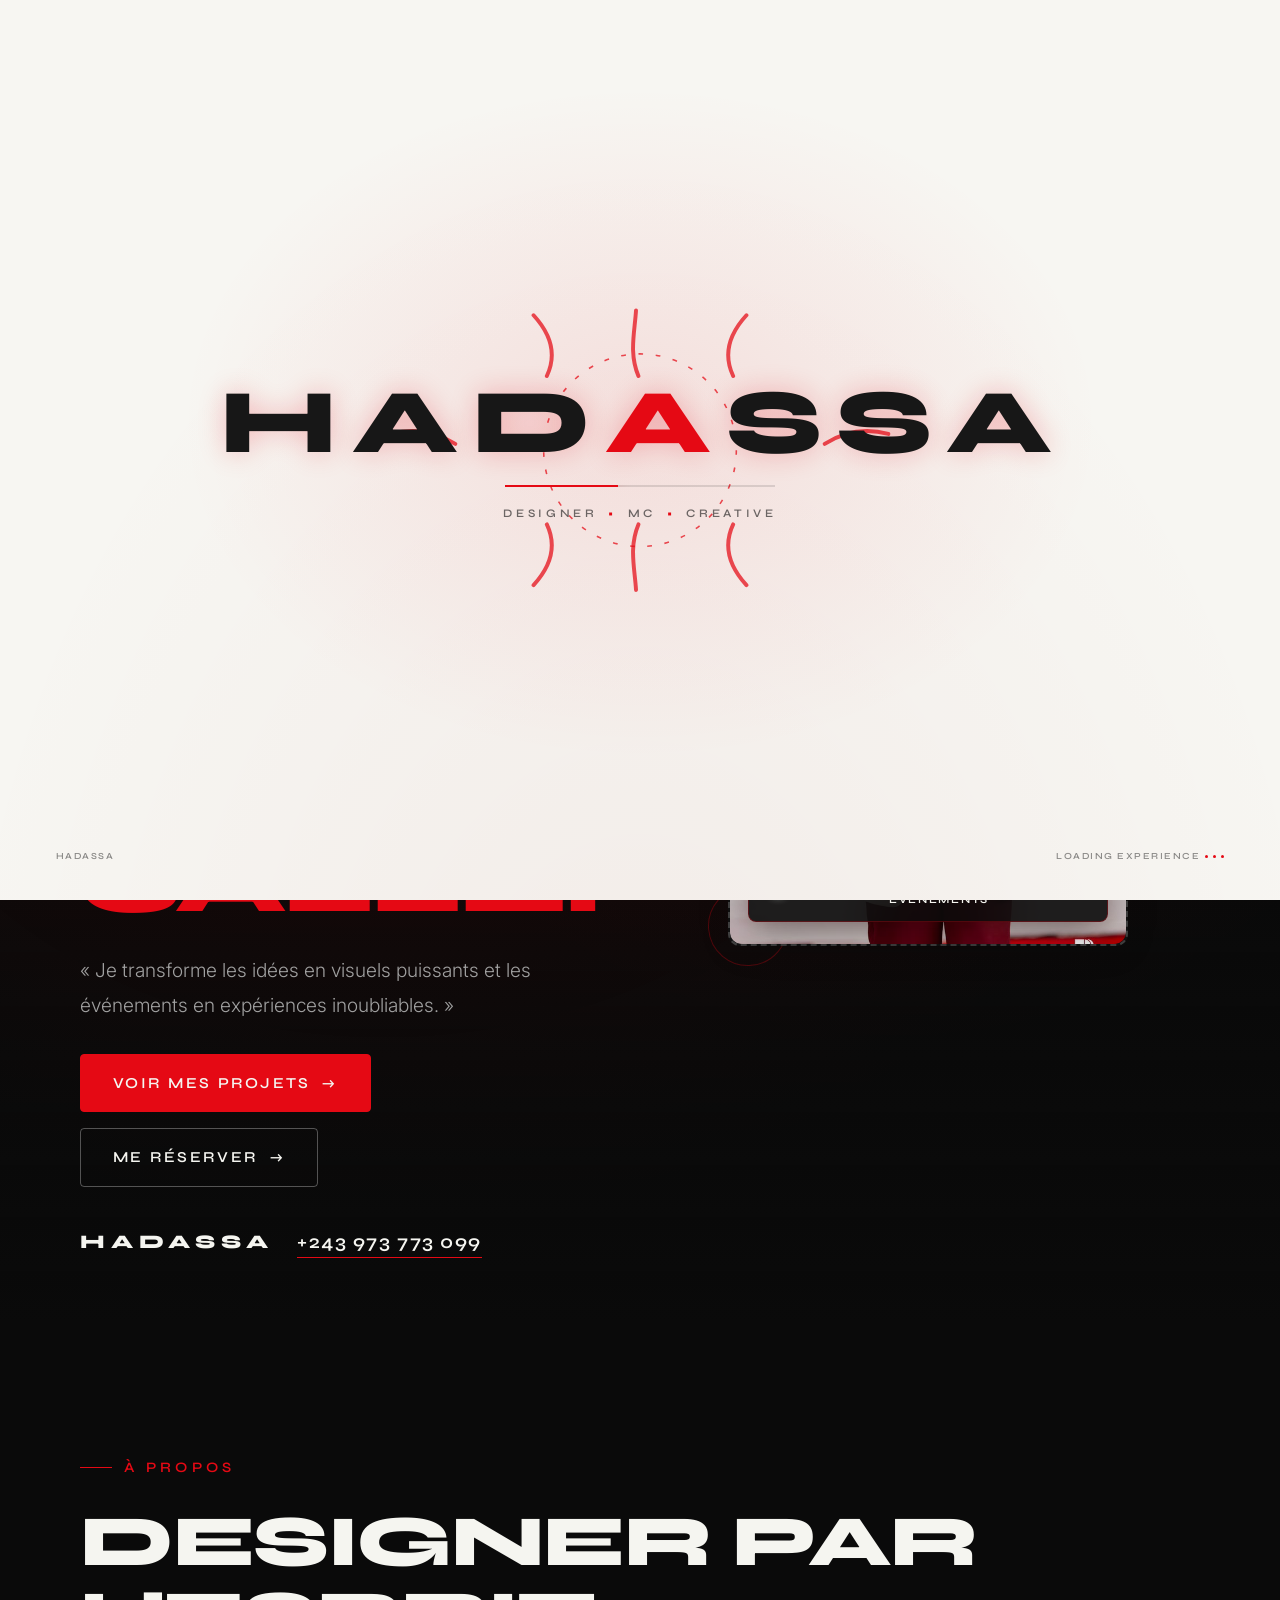
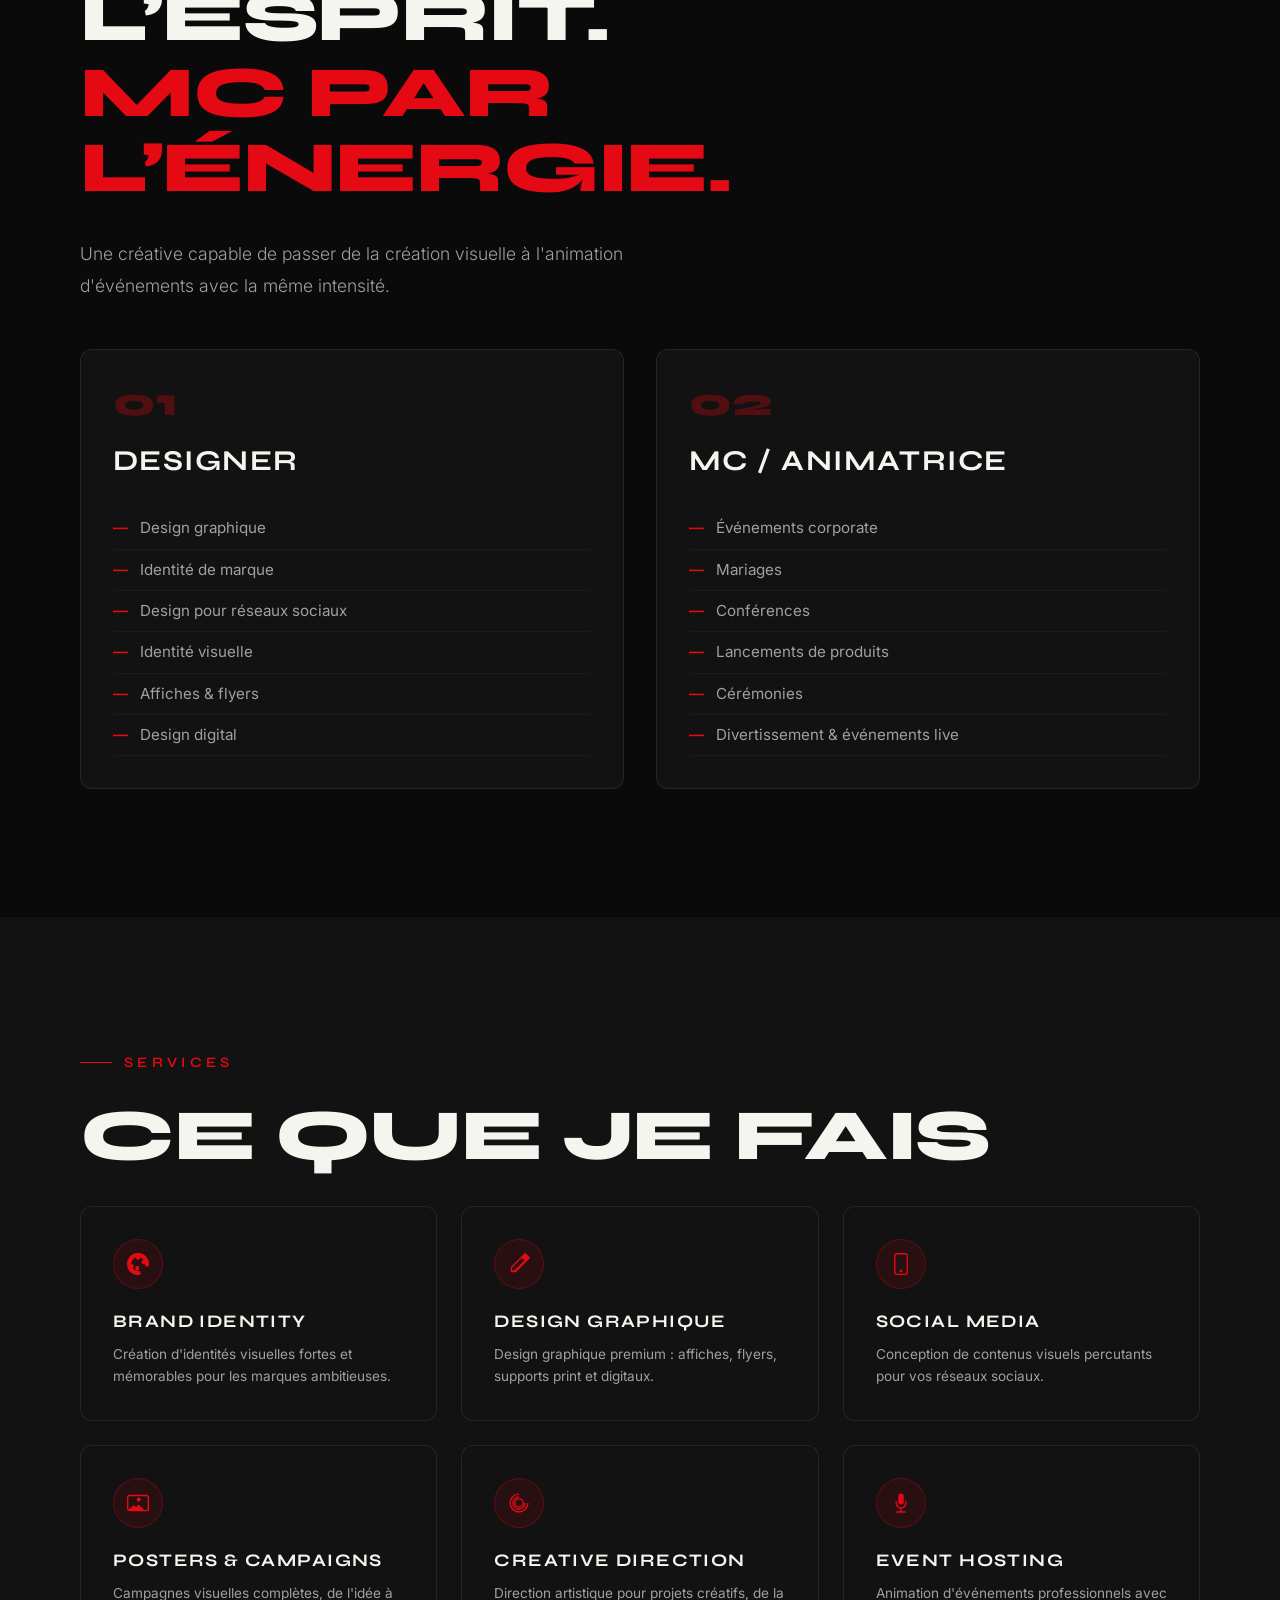
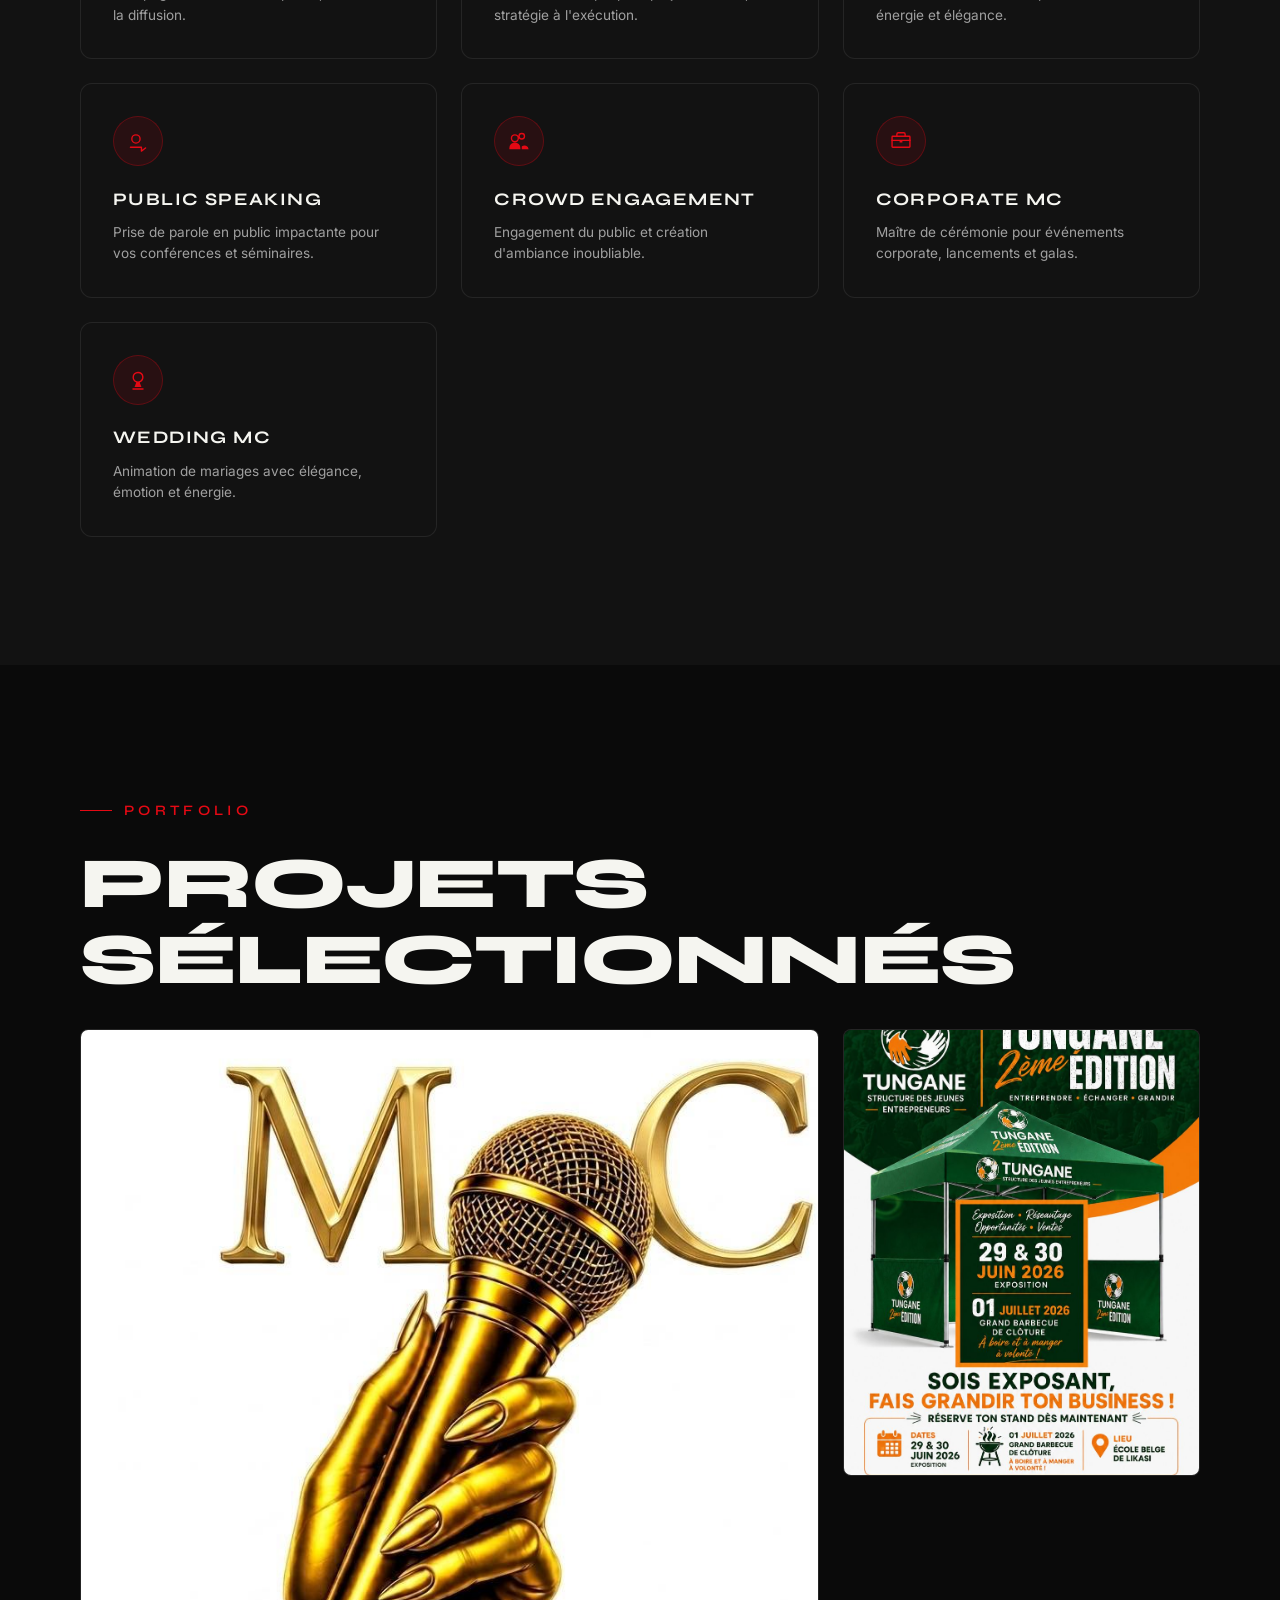
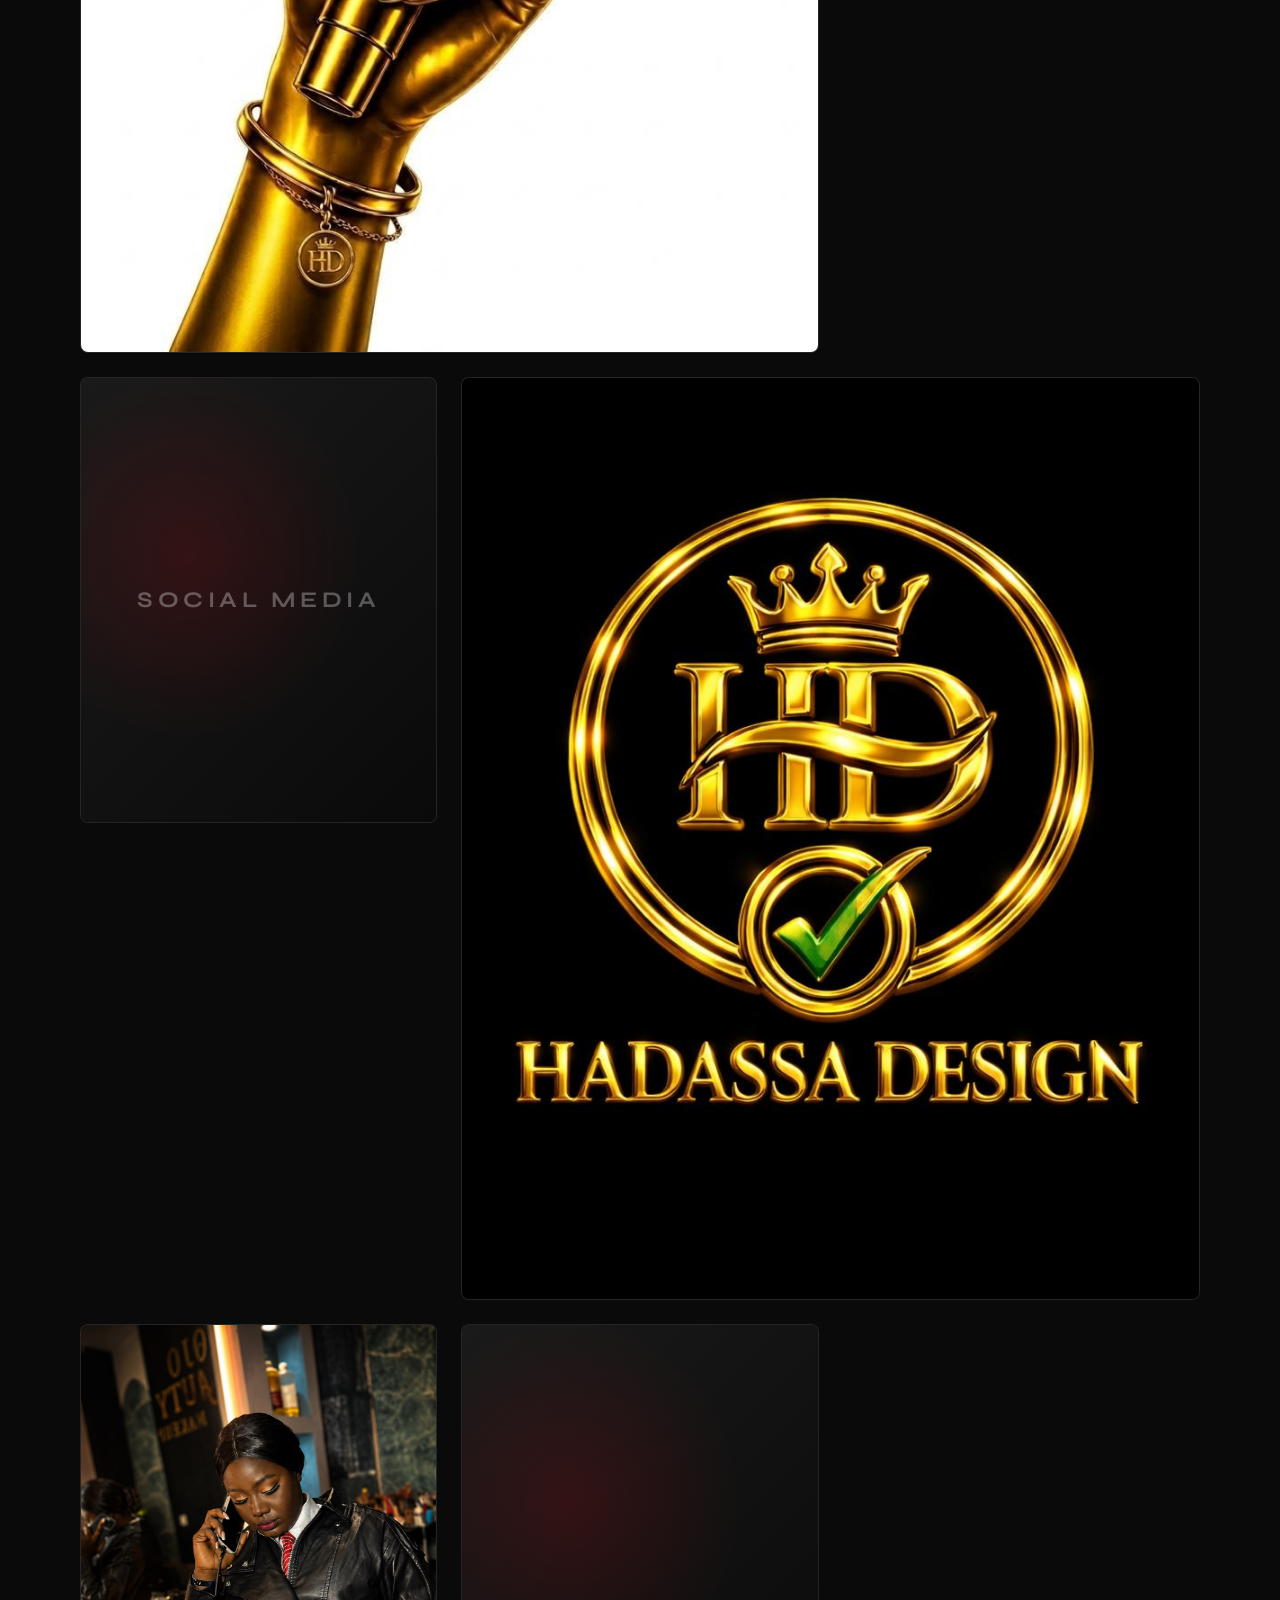
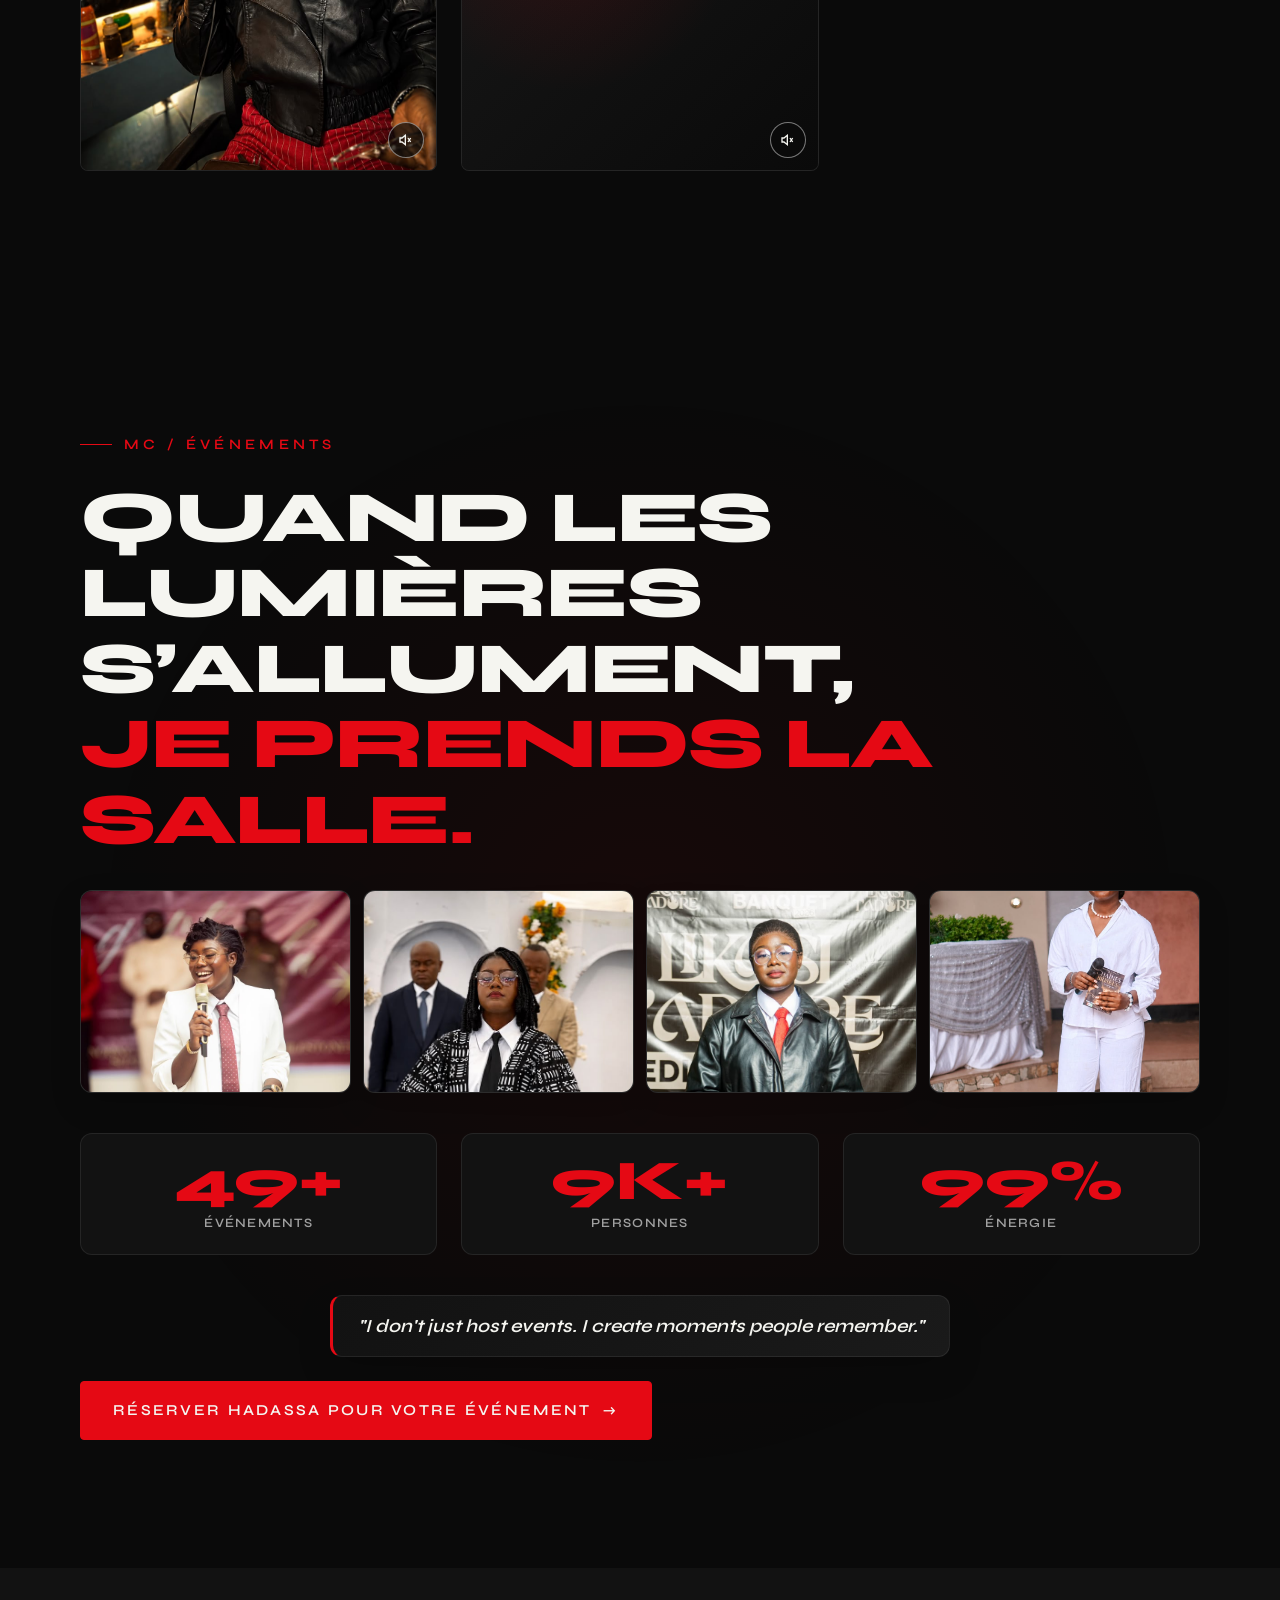
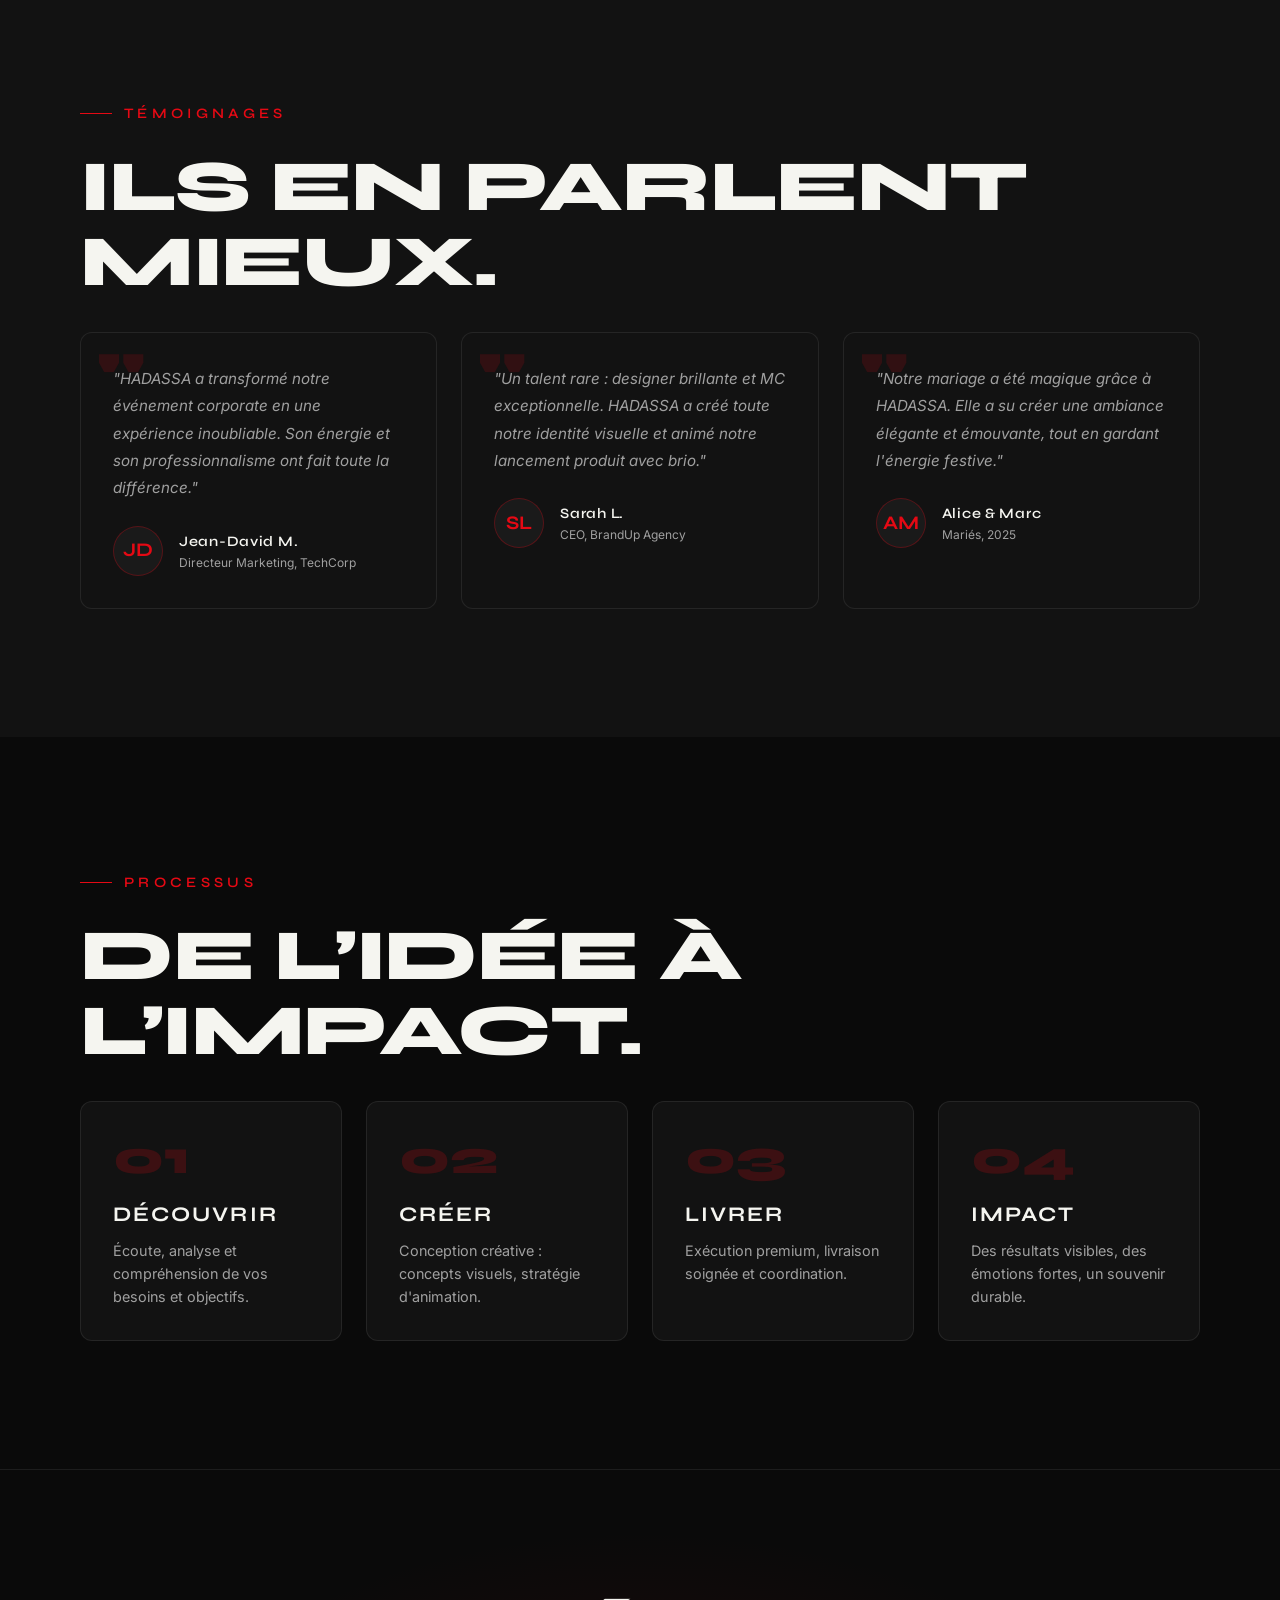
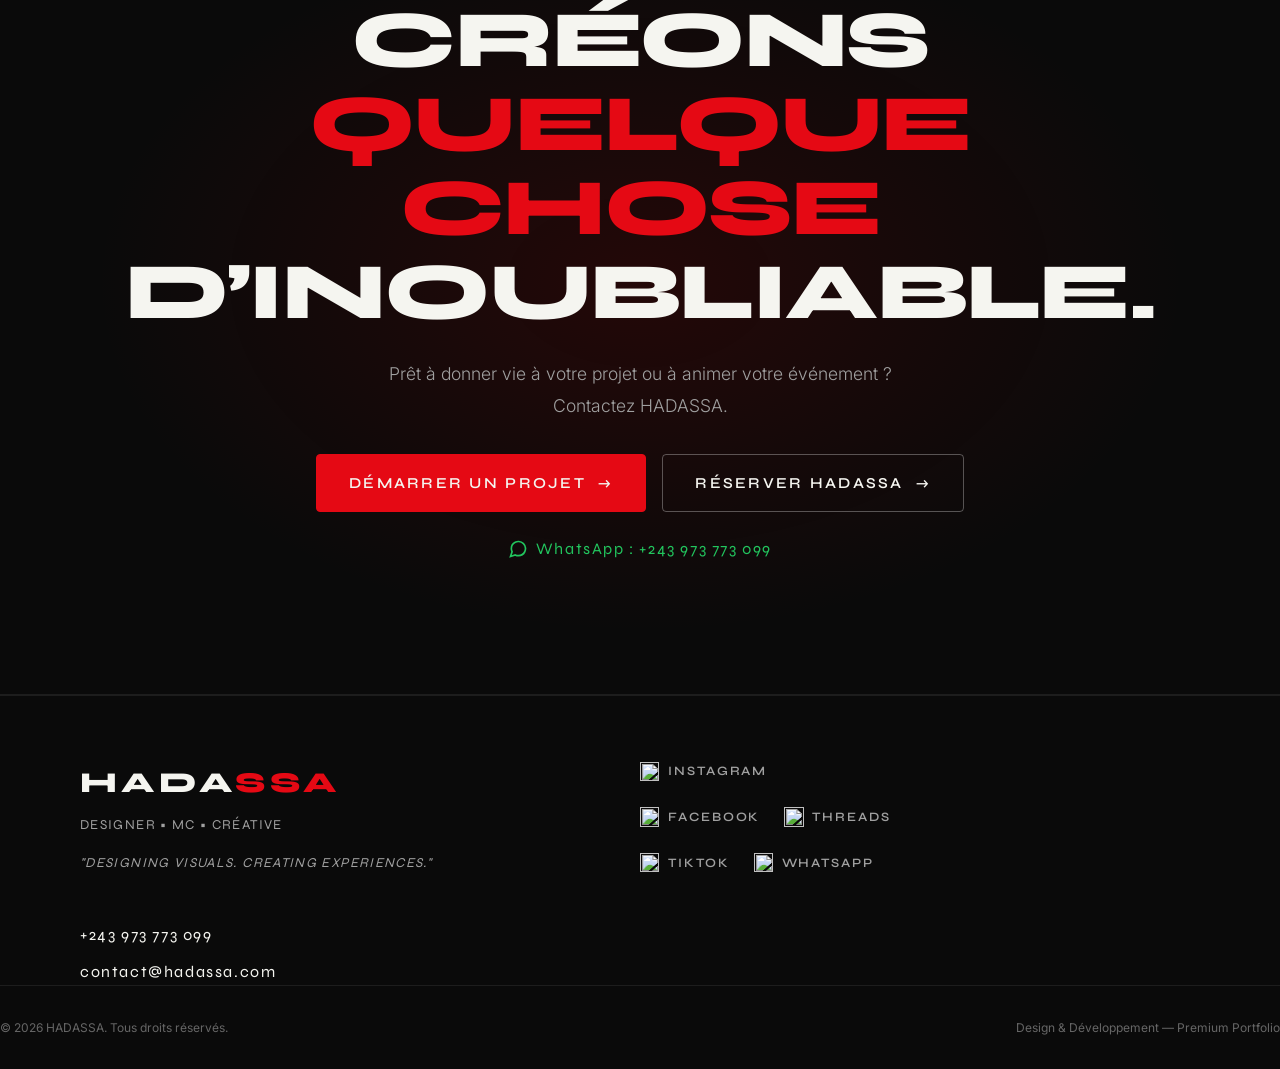
==== commit 3230a6bf: "Apply light-theme logo class to Threads and TikTok" ====
--- a/index.html
+++ b/index.html
@@ -459,11 +459,11 @@
                         Facebook
                     </a>
                     <a href="https://www.threads.com/@bokokehadassa?igshid=NTc4MTIwNjQ2YQ==" target="_blank" rel="noopener noreferrer" aria-label="Threads — @bokokehadassa">
-                        <img class="social-icon" src="https://cdn.simpleicons.org/threads/FFFFFF" alt="" width="20" height="20" loading="lazy">
+                        <img class="social-icon social-icon-dark-on-light" src="https://cdn.simpleicons.org/threads/FFFFFF" alt="" width="20" height="20" loading="lazy">
                         Threads
                     </a>
                     <a href="https://www.tiktok.com/@h_a_d_a_s_s_a_01?_r=1&amp;_t=ZS-99JIgC8gBZn" target="_blank" rel="noopener noreferrer" aria-label="TikTok — @h_a_d_a_s_s_a_01">
-                        <img class="social-icon" src="https://cdn.simpleicons.org/tiktok/FFFFFF" alt="" width="20" height="20" loading="lazy">
+                        <img class="social-icon social-icon-dark-on-light" src="https://cdn.simpleicons.org/tiktok/FFFFFF" alt="" width="20" height="20" loading="lazy">
                         TikTok
                     </a>
                     <a href="https://wa.me/243973773099" target="_blank" rel="noopener noreferrer" aria-label="WhatsApp — contacter HADASSA">
--- a/css/style.css
+++ b/css/style.css
@@ -356,18 +356,15 @@
         .nav-desktop {
             display: flex;
             align-items: center;
-            gap: 0.3rem;
-            flex: 0 1 430px;
-            width: 100%;
+            gap: clamp(0.65rem, 1.1vw, 1rem);
+            flex: 1 1 auto;
             min-width: 0;
-            max-width: 430px;
-            margin: 0 0.7rem;
-            padding: 0.32rem 0.5rem;
+            max-width: 510px;
+            margin: 0 1rem;
+            padding: 0.45rem 0.7rem;
             overflow-x: auto;
             overflow-y: hidden;
             overscroll-behavior-x: contain;
-            -webkit-overflow-scrolling: touch;
-            touch-action: pan-x;
             scrollbar-width: none;
             -ms-overflow-style: none;
             border: 1px solid var(--border);
@@ -377,20 +374,18 @@
         }
         .nav-desktop::-webkit-scrollbar {
             display: none;
-            width: 0;
-            height: 0;
         }
         .nav-desktop a {
             flex: 0 0 auto;
             font-family: var(--font-title);
-            font-size: 0.58rem;
+            font-size: 0.66rem;
             font-weight: 600;
-            letter-spacing: 0.065em;
+            letter-spacing: 0.1em;
             text-transform: uppercase;
             color: var(--gray);
             transition: color var(--transition), background var(--transition);
             position: relative;
-            padding: 0.34rem 0.42rem;
+            padding: 0.45rem 0.55rem;
             border-radius: 999px;
         }
         .nav-desktop a::after {
@@ -808,6 +803,23 @@
                 transform: translateX(-50%) translateY(-8px);
             }
         }
+        /* Carte flottante de l'accueil : contraste adapté au thème clair. */
+        html[data-theme="light"] .hero-float-card {
+            background: rgba(255, 255, 255, 0.94);
+            border-color: rgba(229, 9, 20, 0.38);
+            box-shadow: 0 10px 35px rgba(30, 24, 18, 0.14), 0 0 18px rgba(229, 9, 20, 0.08);
+        }
+
+        html[data-theme="light"] .hero-float-card span:not(.dot) {
+            color: #24211f;
+        }
+
+        html[data-theme="light"] .hero-float-card .dot {
+            background: #e50914;
+            box-shadow: 0 0 10px rgba(229, 9, 20, 0.45);
+        }
+
+
 
         /* ========== ANIMATIONS DE SCROLL ========== */
         .fade-in {
@@ -1450,9 +1462,19 @@
             color: var(--red);
         }
         .social-icon {
-            width: 1.1rem;
-            height: 1.1rem;
-            flex: 0 0 1.1rem;
+            display: block;
+            width: 1.2rem;
+            height: 1.2rem;
+            flex: 0 0 1.2rem;
+            object-fit: contain;
+        }
+
+        /* Threads et TikTok : logos noirs en thème clair, blancs en thème sombre. */
+        html[data-theme="light"] .social-icon-dark-on-light {
+            filter: brightness(0);
+        }
+        .footer-links a {
+            gap: 0.55rem;
         }
         .footer-contact {
             display: flex;
@@ -1762,3 +1784,173 @@
         @media (prefers-reduced-motion: reduce) {
             html { scroll-behavior: auto; }
         }
+
+
+/* ========== HADASSA ANIMATED SPLASH SCREEN ========== */
+.hadassa-splash {
+    --splash-bg: #f7f6f2;
+    --splash-red: #e50914;
+    position: fixed;
+    inset: 0;
+    z-index: 20000;
+    display: grid;
+    place-items: center;
+    overflow: hidden;
+    isolation: isolate;
+    color: #171717;
+    background: var(--splash-bg);
+    opacity: 1;
+    visibility: visible;
+    transition: opacity 0.75s ease, visibility 0.75s ease;
+}
+.hadassa-splash.is-leaving {
+    opacity: 0;
+    visibility: hidden;
+    pointer-events: none;
+}
+.splash-atmosphere {
+    position: absolute;
+    inset: -25%;
+    z-index: -1;
+    background:
+        radial-gradient(ellipse at 50% 48%, rgba(229, 9, 20, 0.09), transparent 34%),
+        radial-gradient(ellipse at 50% 100%, rgba(139, 0, 0, 0.045), transparent 52%);
+    animation: splashAtmosphere 4s ease-in-out infinite alternate;
+}
+.splash-orbit {
+    position: absolute;
+    width: min(92vw, 540px);
+    height: auto;
+    color: rgba(229, 9, 20, 0.72);
+    overflow: visible;
+    animation: splashOrbit 18s linear infinite;
+}
+.splash-orbit path {
+    stroke-dasharray: 42 24;
+    animation: splashDash 3.2s linear infinite;
+}
+.splash-orbit circle {
+    transform-origin: center;
+    animation: splashPulse 3s ease-in-out infinite;
+}
+.splash-core {
+    position: relative;
+    display: flex;
+    flex-direction: column;
+    align-items: center;
+    gap: 17px;
+    padding: 28px;
+    text-align: center;
+}
+.splash-word {
+    display: flex;
+    align-items: center;
+    justify-content: center;
+    gap: clamp(1px, 0.65vw, 7px);
+    font-family: var(--font-title, 'Syne', sans-serif);
+    font-size: clamp(2.5rem, 10vw, 5.7rem);
+    font-weight: 800;
+    letter-spacing: 0.08em;
+    line-height: 1;
+    text-shadow: 0 0 28px rgba(229, 9, 20, 0.24);
+}
+.splash-word span {
+    display: inline-block;
+    color: #171717;
+    opacity: 0;
+    transform: translateY(24px) scale(0.86);
+    animation: splashLetter 0.7s cubic-bezier(.2,.8,.2,1) forwards;
+    animation-delay: calc(var(--letter-index, 0) * 90ms + 180ms);
+}
+.splash-word span:nth-child(1) { --letter-index: 0; }
+.splash-word span:nth-child(2) { --letter-index: 1; }
+.splash-word span:nth-child(3) { --letter-index: 2; }
+.splash-word span:nth-child(4) { --letter-index: 3; }
+.splash-word span:nth-child(5) { --letter-index: 4; }
+.splash-word span:nth-child(6) { --letter-index: 5; }
+.splash-word span:nth-child(7) { --letter-index: 6; }
+.splash-word span:nth-child(4) { color: var(--splash-red); }
+.splash-rule {
+    width: min(62vw, 270px);
+    height: 2px;
+    overflow: hidden;
+    background: rgba(23,23,23,.13);
+}
+.splash-rule span {
+    display: block;
+    width: 42%;
+    height: 100%;
+    background: var(--splash-red);
+    box-shadow: 0 0 14px rgba(229,9,20,.9);
+    animation: splashProgress 1.8s ease-in-out infinite;
+}
+.splash-caption {
+    margin: 0;
+    color: rgba(23,23,23,.62);
+    font-family: var(--font-title, 'Syne', sans-serif);
+    font-size: clamp(.58rem, 2vw, .72rem);
+    font-weight: 600;
+    letter-spacing: .32em;
+}
+.splash-caption i { color: var(--splash-red); font-style: normal; padding: 0 .35em; }
+.splash-bottom {
+    position: absolute;
+    right: clamp(20px, 5vw, 56px);
+    bottom: clamp(20px, 4vh, 36px);
+    left: clamp(20px, 5vw, 56px);
+    display: flex;
+    justify-content: space-between;
+    gap: 16px;
+    color: rgba(23,23,23,.48);
+    font-family: var(--font-title, 'Syne', sans-serif);
+    font-size: .58rem;
+    font-weight: 600;
+    letter-spacing: .16em;
+}
+.splash-loading { display: inline-flex; align-items: center; gap: 5px; }
+.splash-loading b {
+    width: 3px;
+    height: 3px;
+    border-radius: 50%;
+    background: var(--splash-red);
+    animation: splashDots .9s ease-in-out infinite alternate;
+}
+.splash-loading b:nth-child(2) { animation-delay: .18s; }
+.splash-loading b:nth-child(3) { animation-delay: .36s; }
+body.splash-active { overflow: hidden; }
+@keyframes splashLetter {
+    to { opacity: 1; transform: translateY(0) scale(1); }
+}
+@keyframes splashProgress {
+    0% { transform: translateX(-115%); }
+    100% { transform: translateX(245%); }
+}
+@keyframes splashOrbit {
+    to { transform: rotate(360deg); }
+}
+@keyframes splashDash {
+    to { stroke-dashoffset: -132; }
+}
+@keyframes splashPulse {
+    50% { opacity: .35; transform: scale(.94); }
+}
+@keyframes splashAtmosphere {
+    to { transform: scale(1.13); opacity: .7; }
+}
+@keyframes splashDots {
+    to { opacity: .25; transform: translateY(-3px); }
+}
+@media (max-width: 480px) {
+    .splash-bottom { font-size: .48rem; letter-spacing: .1em; }
+    .splash-core { gap: 14px; }
+    .splash-orbit { width: 112vw; }
+}
+@media (prefers-reduced-motion: reduce) {
+    .hadassa-splash, .splash-atmosphere, .splash-orbit,
+    .splash-orbit path, .splash-orbit circle, .splash-word span,
+    .splash-rule span, .splash-loading b {
+        animation: none !important;
+        transition: none !important;
+    }
+    .splash-word span { opacity: 1; transform: none; }
+}
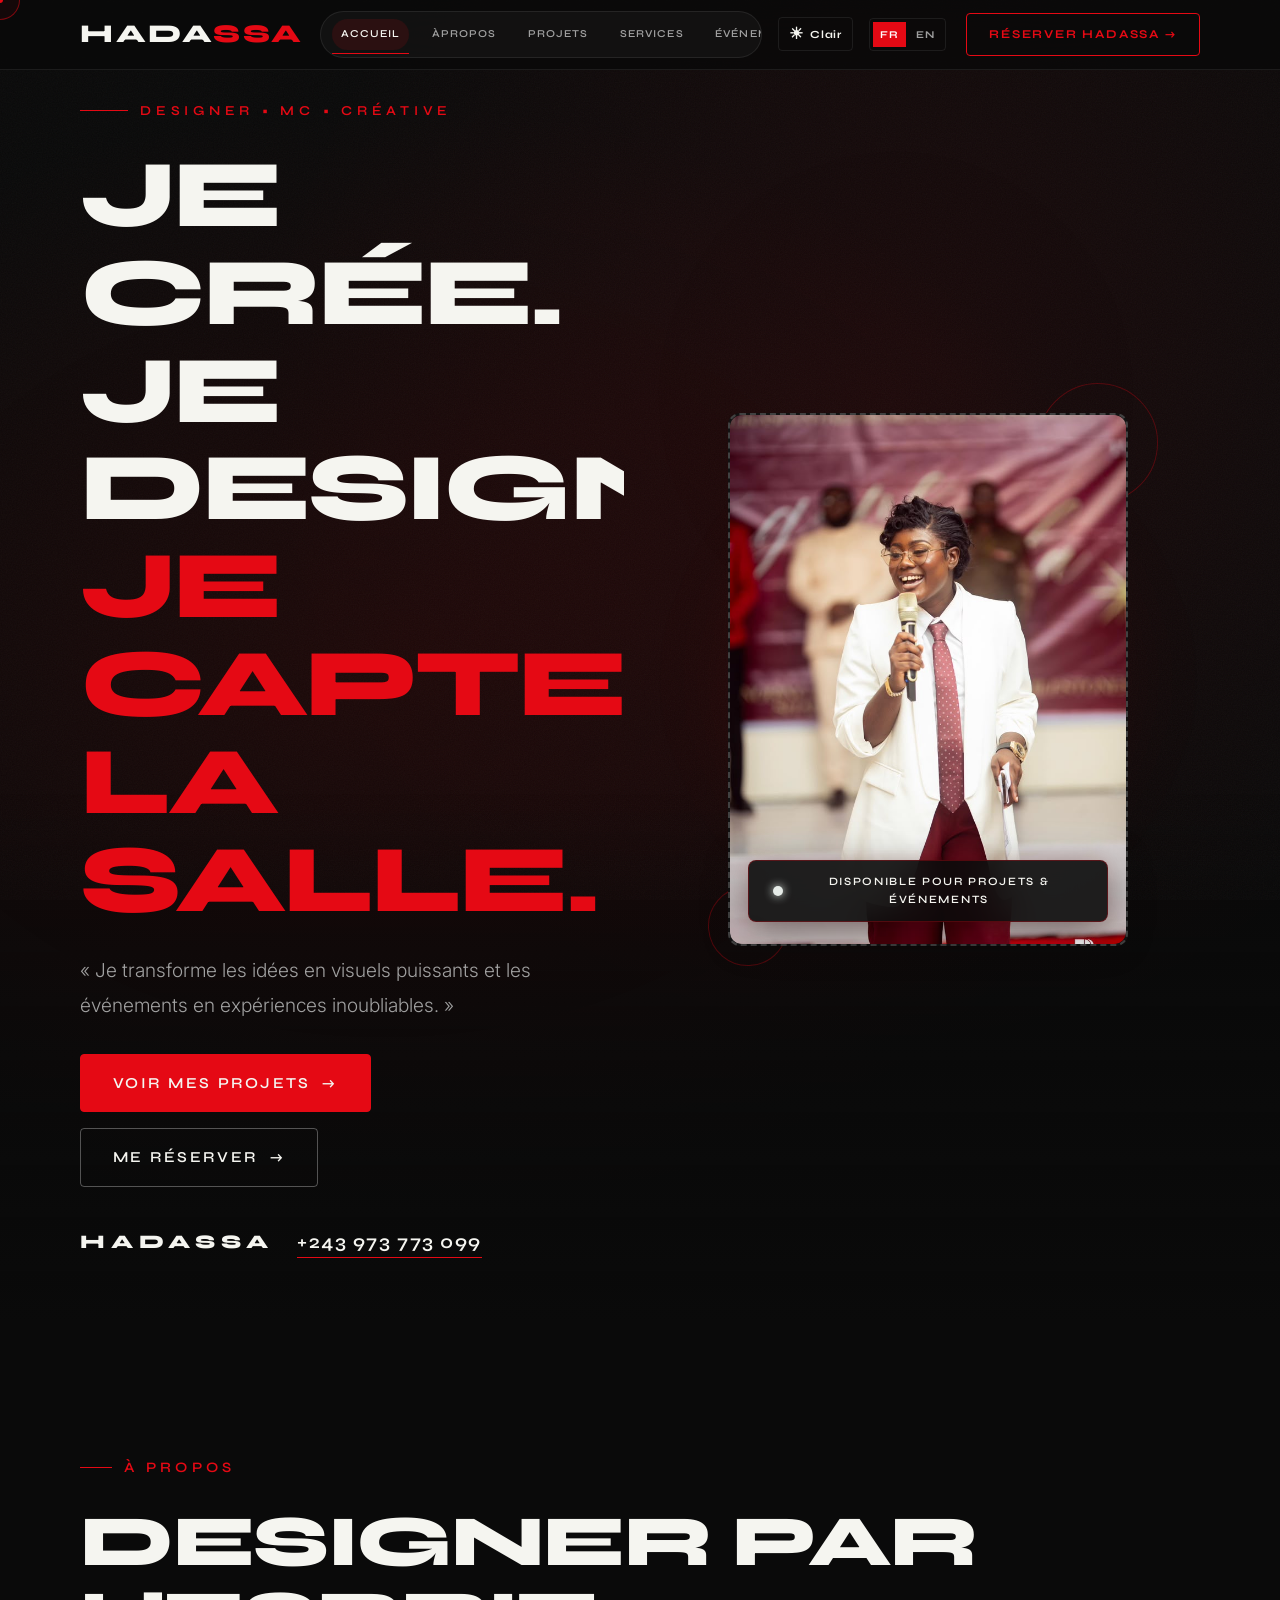
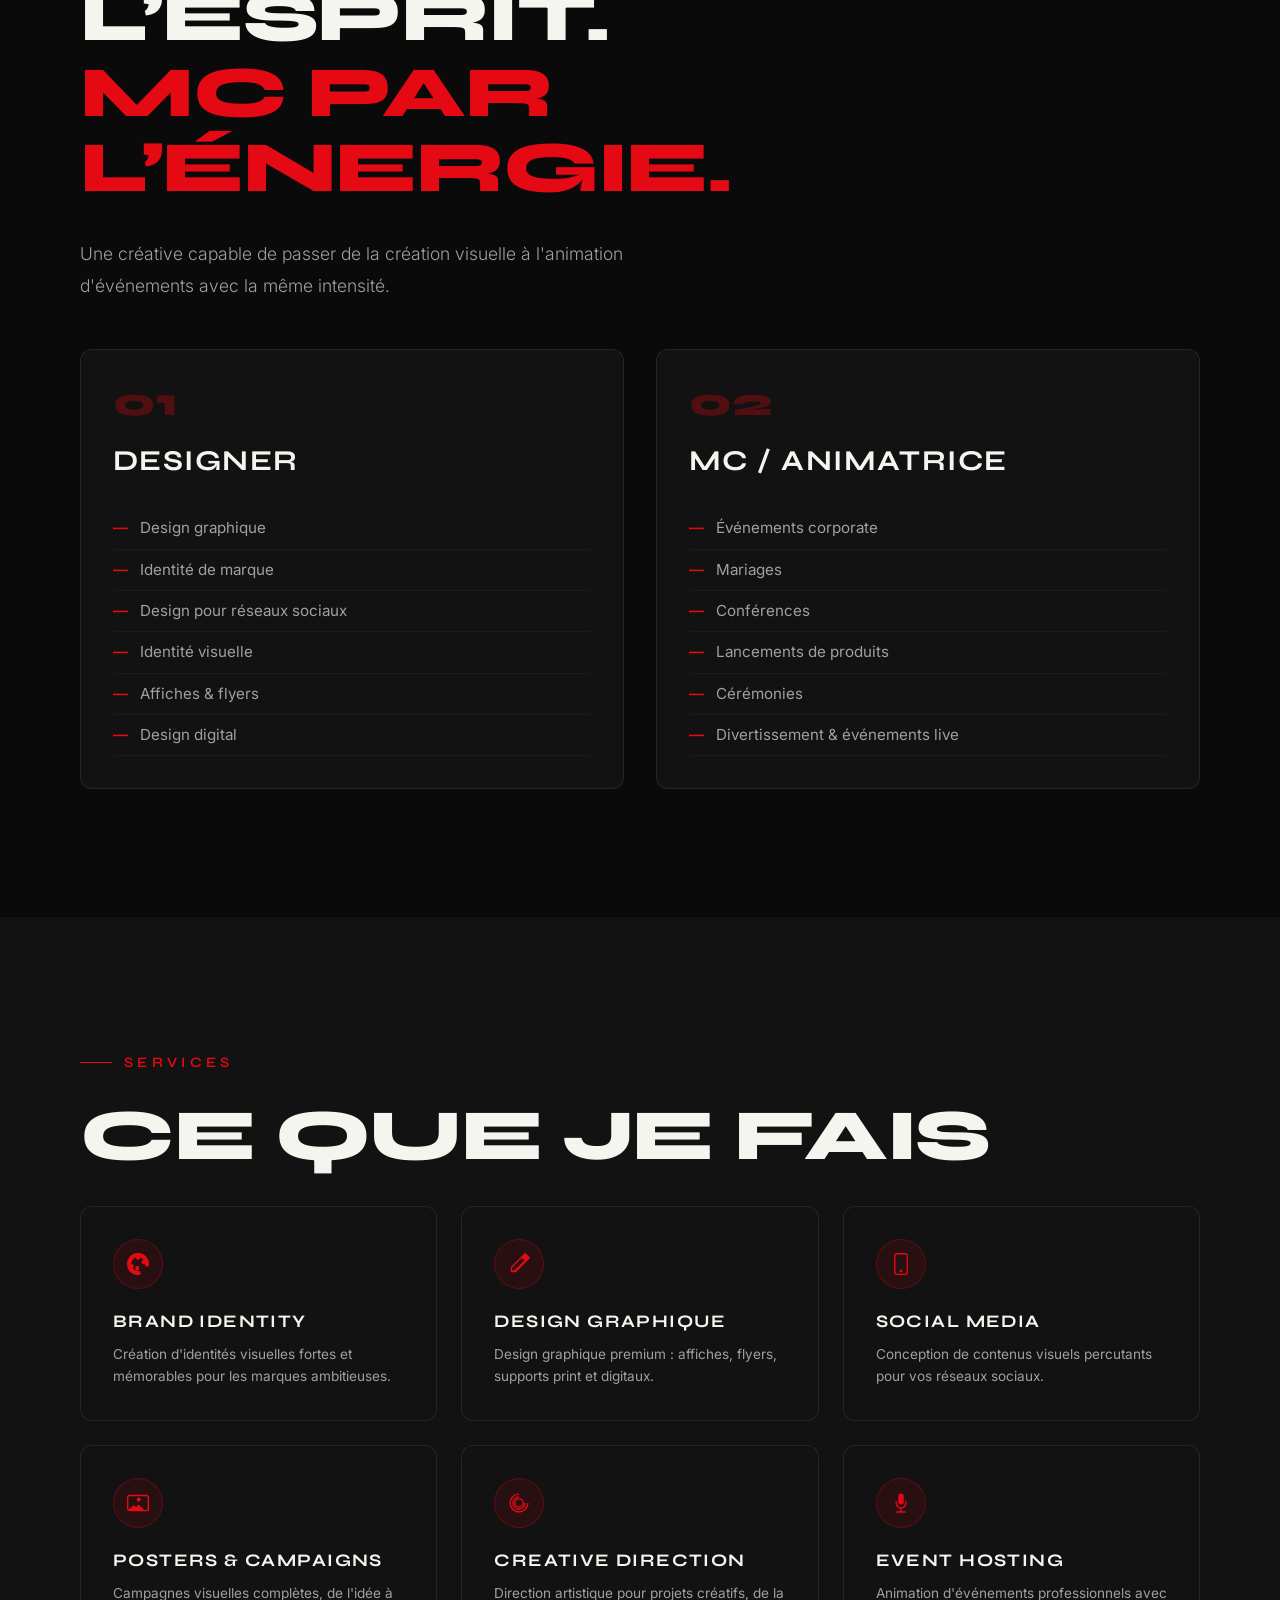
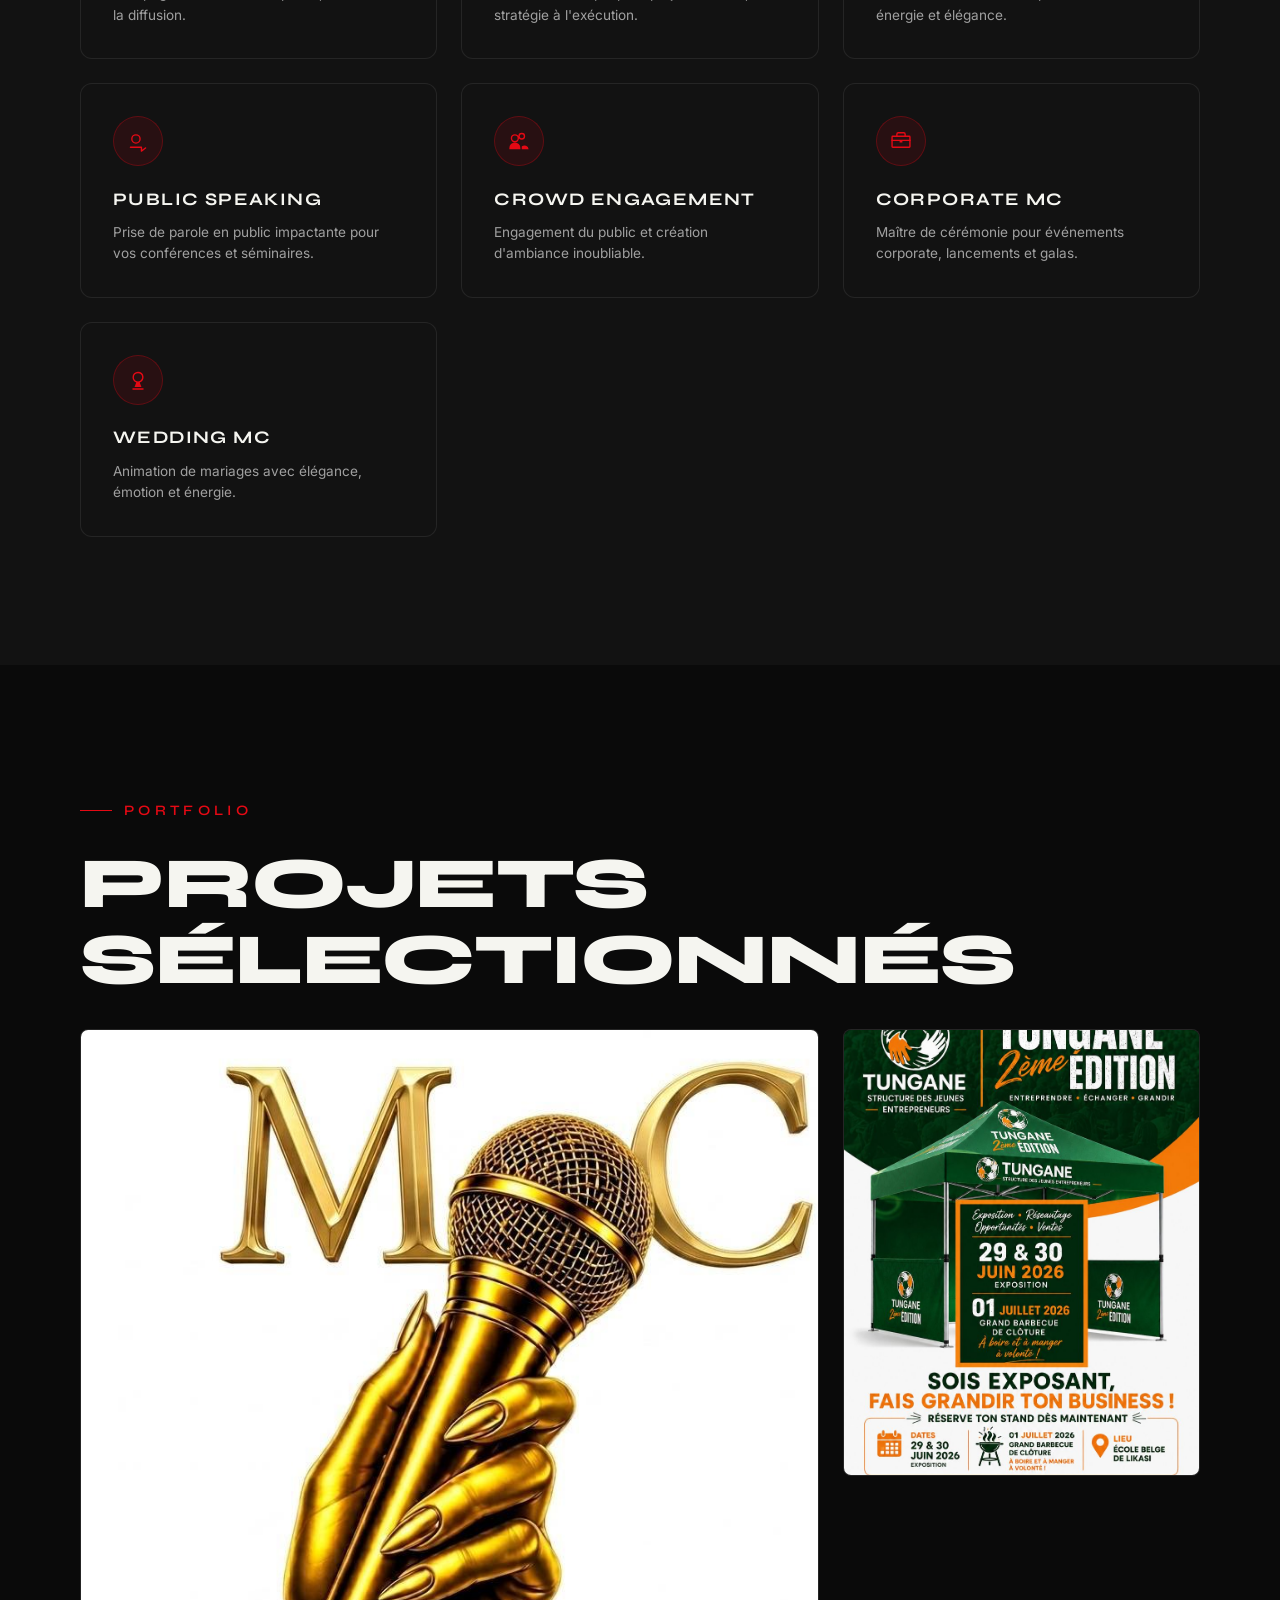
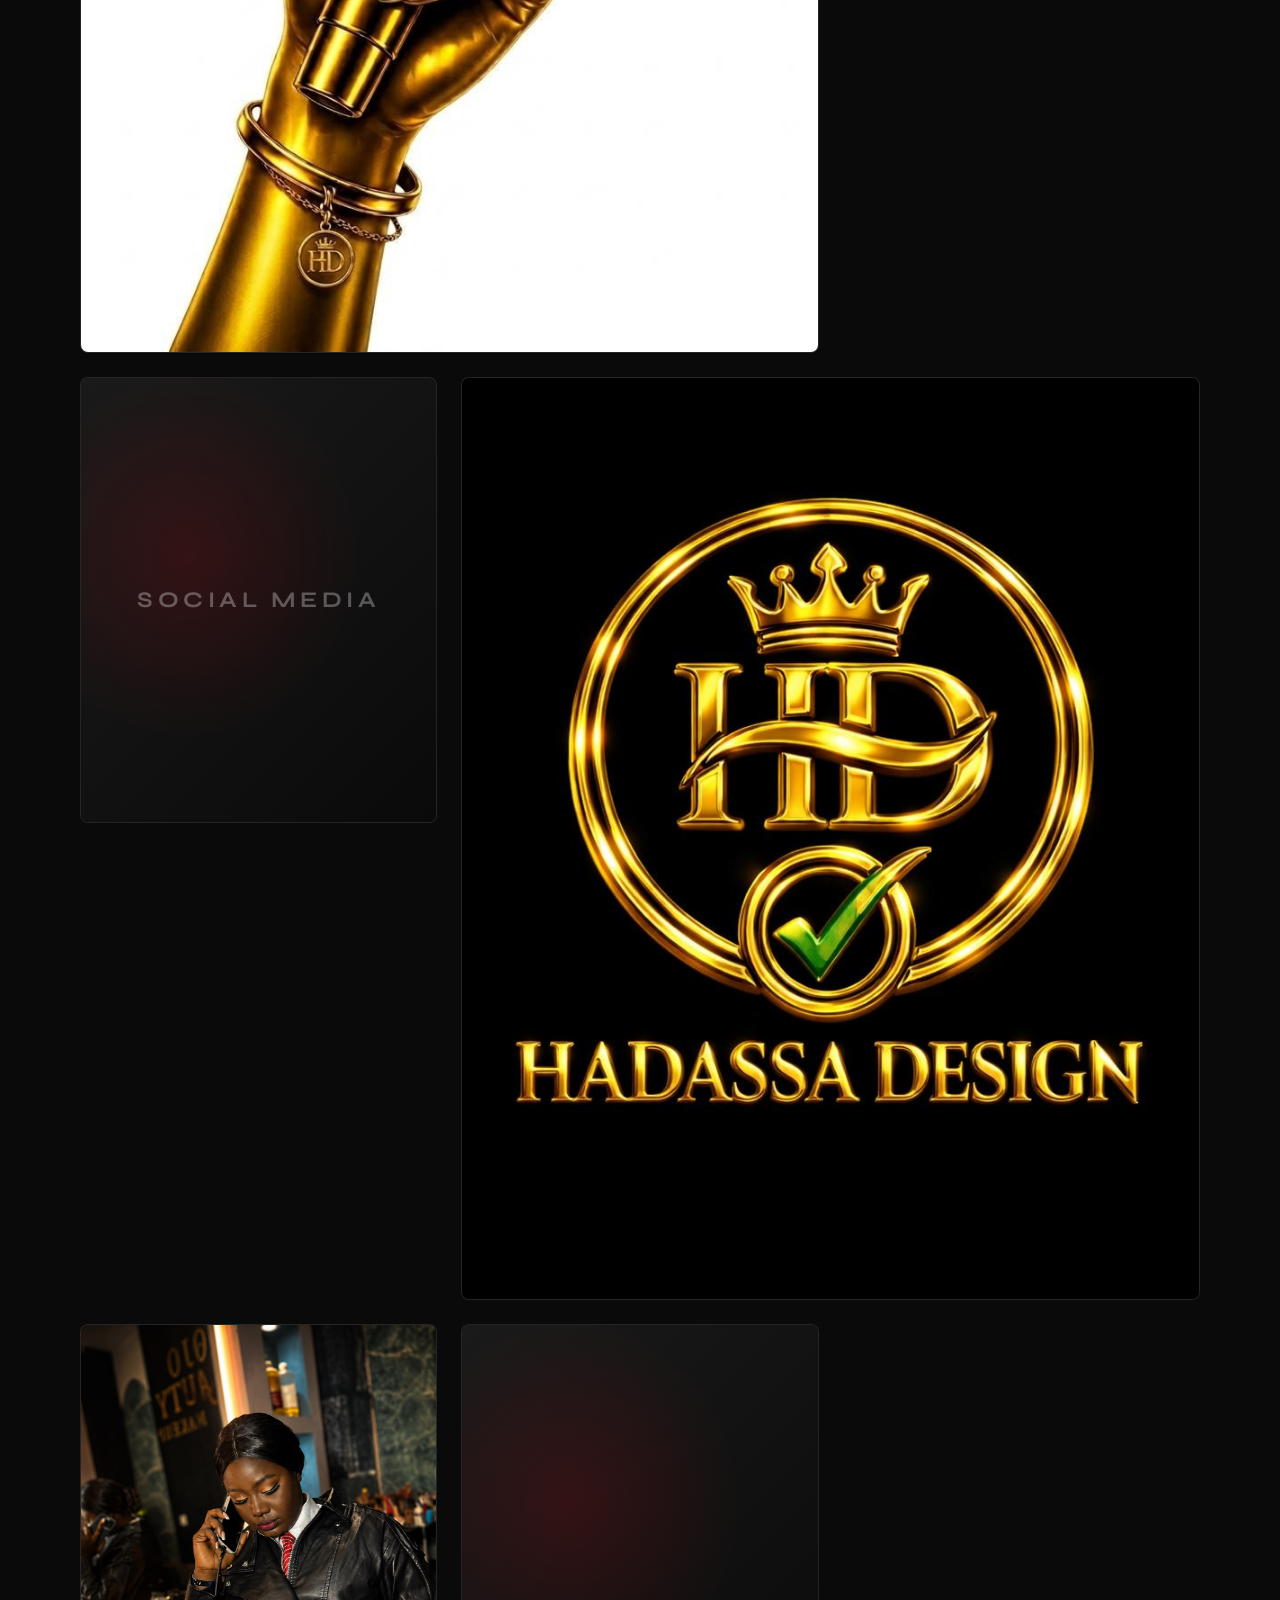
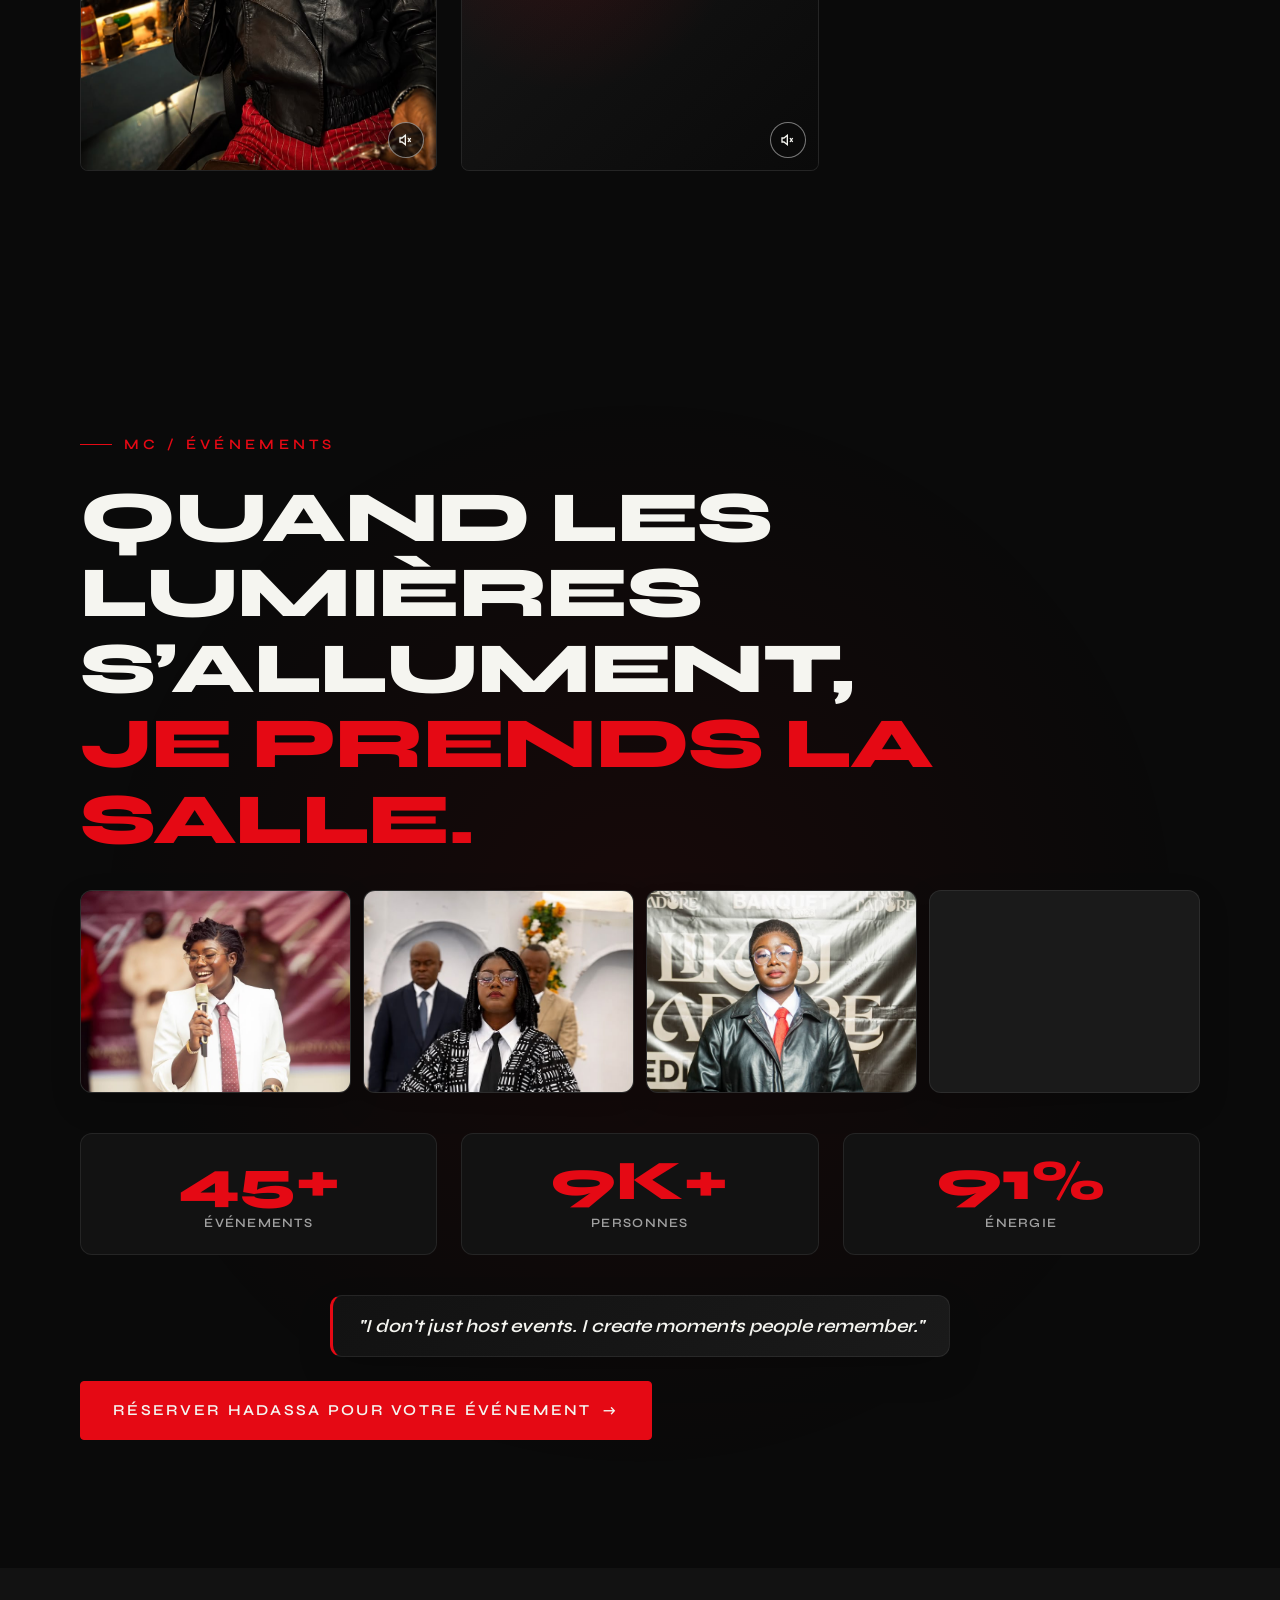
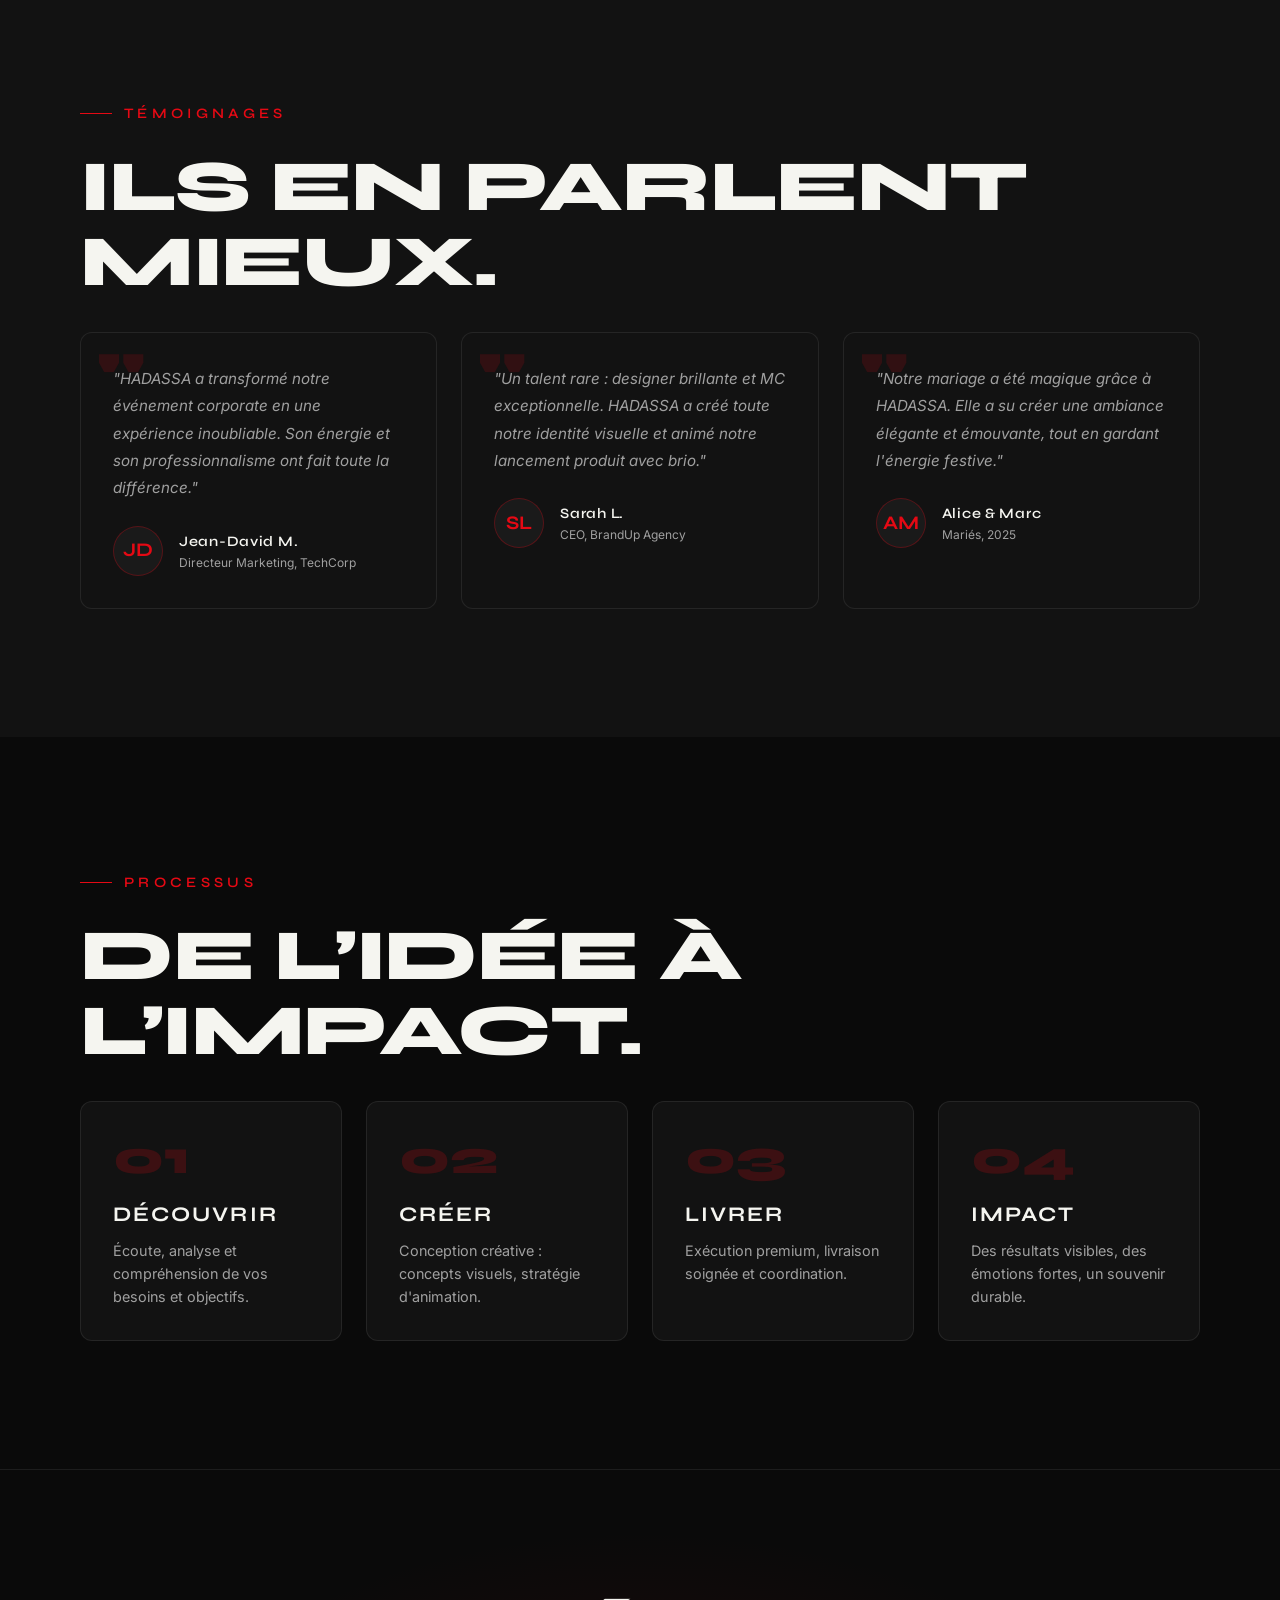
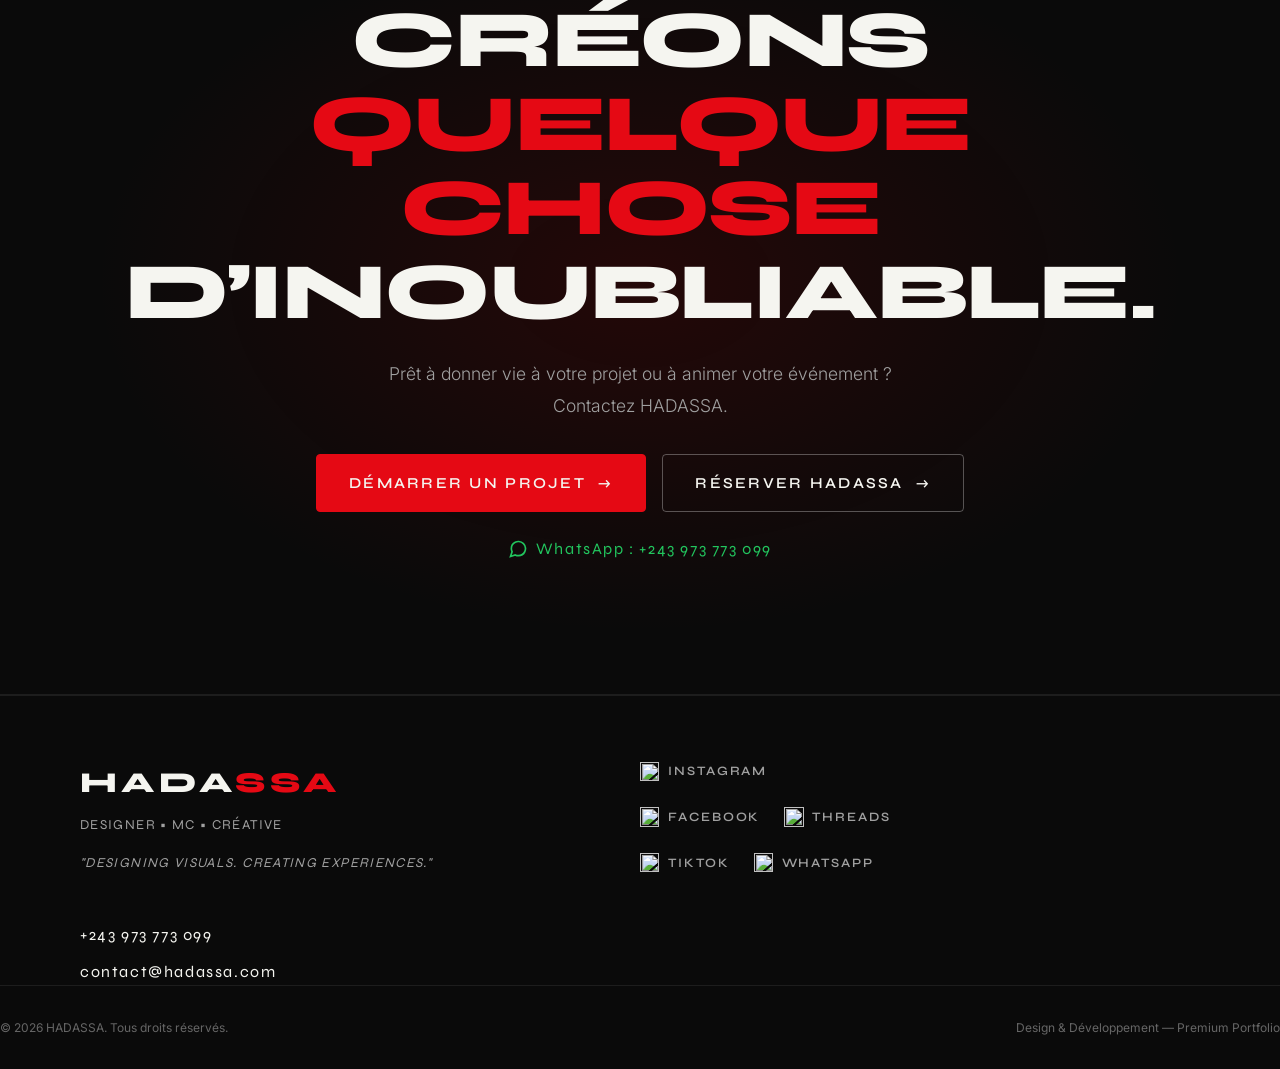
==== commit d01bc811: "fix(auth): route root OAuth callbacks to admin" ====
--- a/index.html
+++ b/index.html
@@ -6,6 +6,21 @@
     <title>HADASSA — Designer & MC | Portfolio Créatif</title>
     <meta name="description" content="HADASSA — Designer graphique / Digital Designer & Maître de cérémonie. Je transforme les idées en visuels puissants et les événements en expériences inoubliables.">
     <meta name="theme-color" content="#0a0a0a">
+    <script>
+    // Secours OAuth : si Supabase retombe sur la Site URL (/) au lieu de /admin.html,
+    // transférer immédiatement le code PKCE vers la page qui sait finaliser la session.
+    (function () {
+        const current = new URL(window.location.href);
+        const isHome = current.pathname === '/' || current.pathname === '/index.html';
+        const hasAuthCallback = current.searchParams.has('code') ||
+            current.searchParams.has('error') ||
+            current.searchParams.has('error_description');
+        if (isHome && hasAuthCallback) {
+            current.pathname = '/admin.html';
+            window.location.replace(current.pathname + current.search + current.hash);
+        }
+    })();
+    </script>
     <script src="js/theme.js"></script>
     <meta name="robots" content="index, follow">
     <link rel="canonical" href="https://hd-orpin-zeta.vercel.app/">
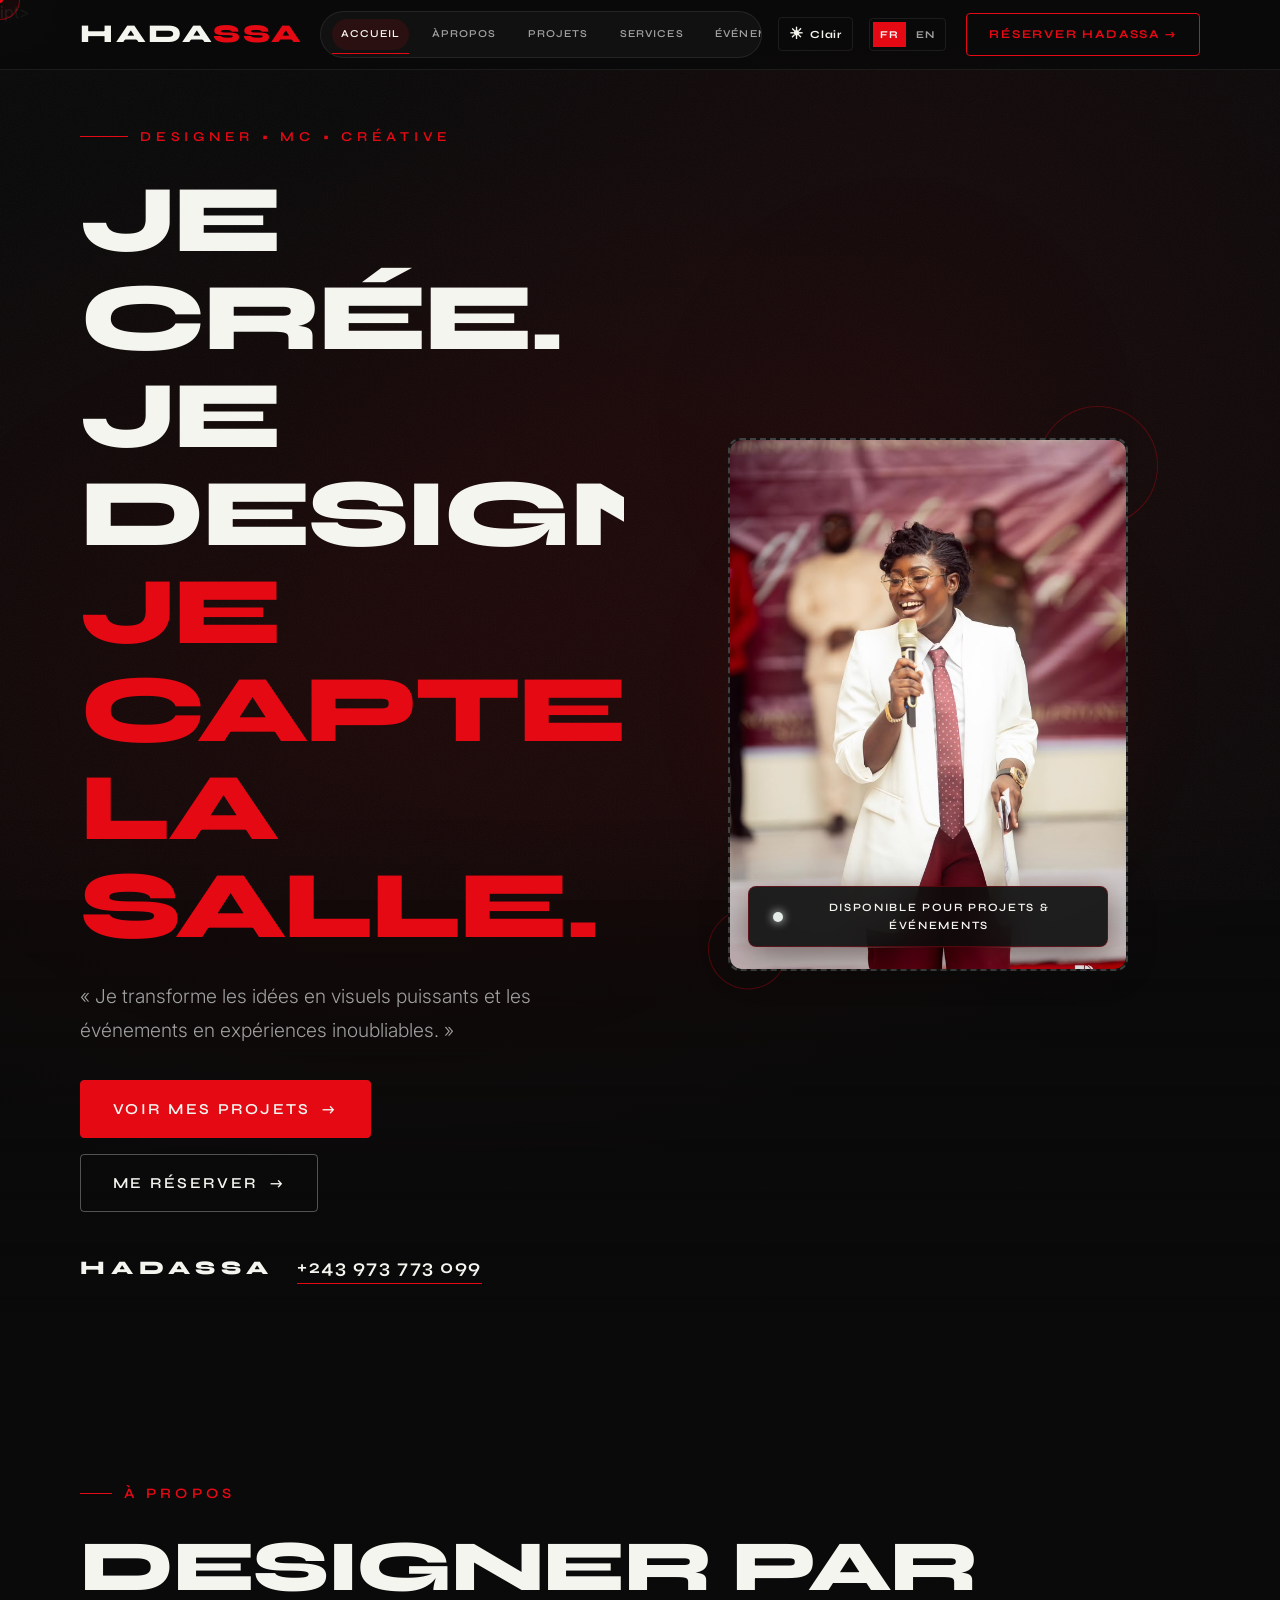
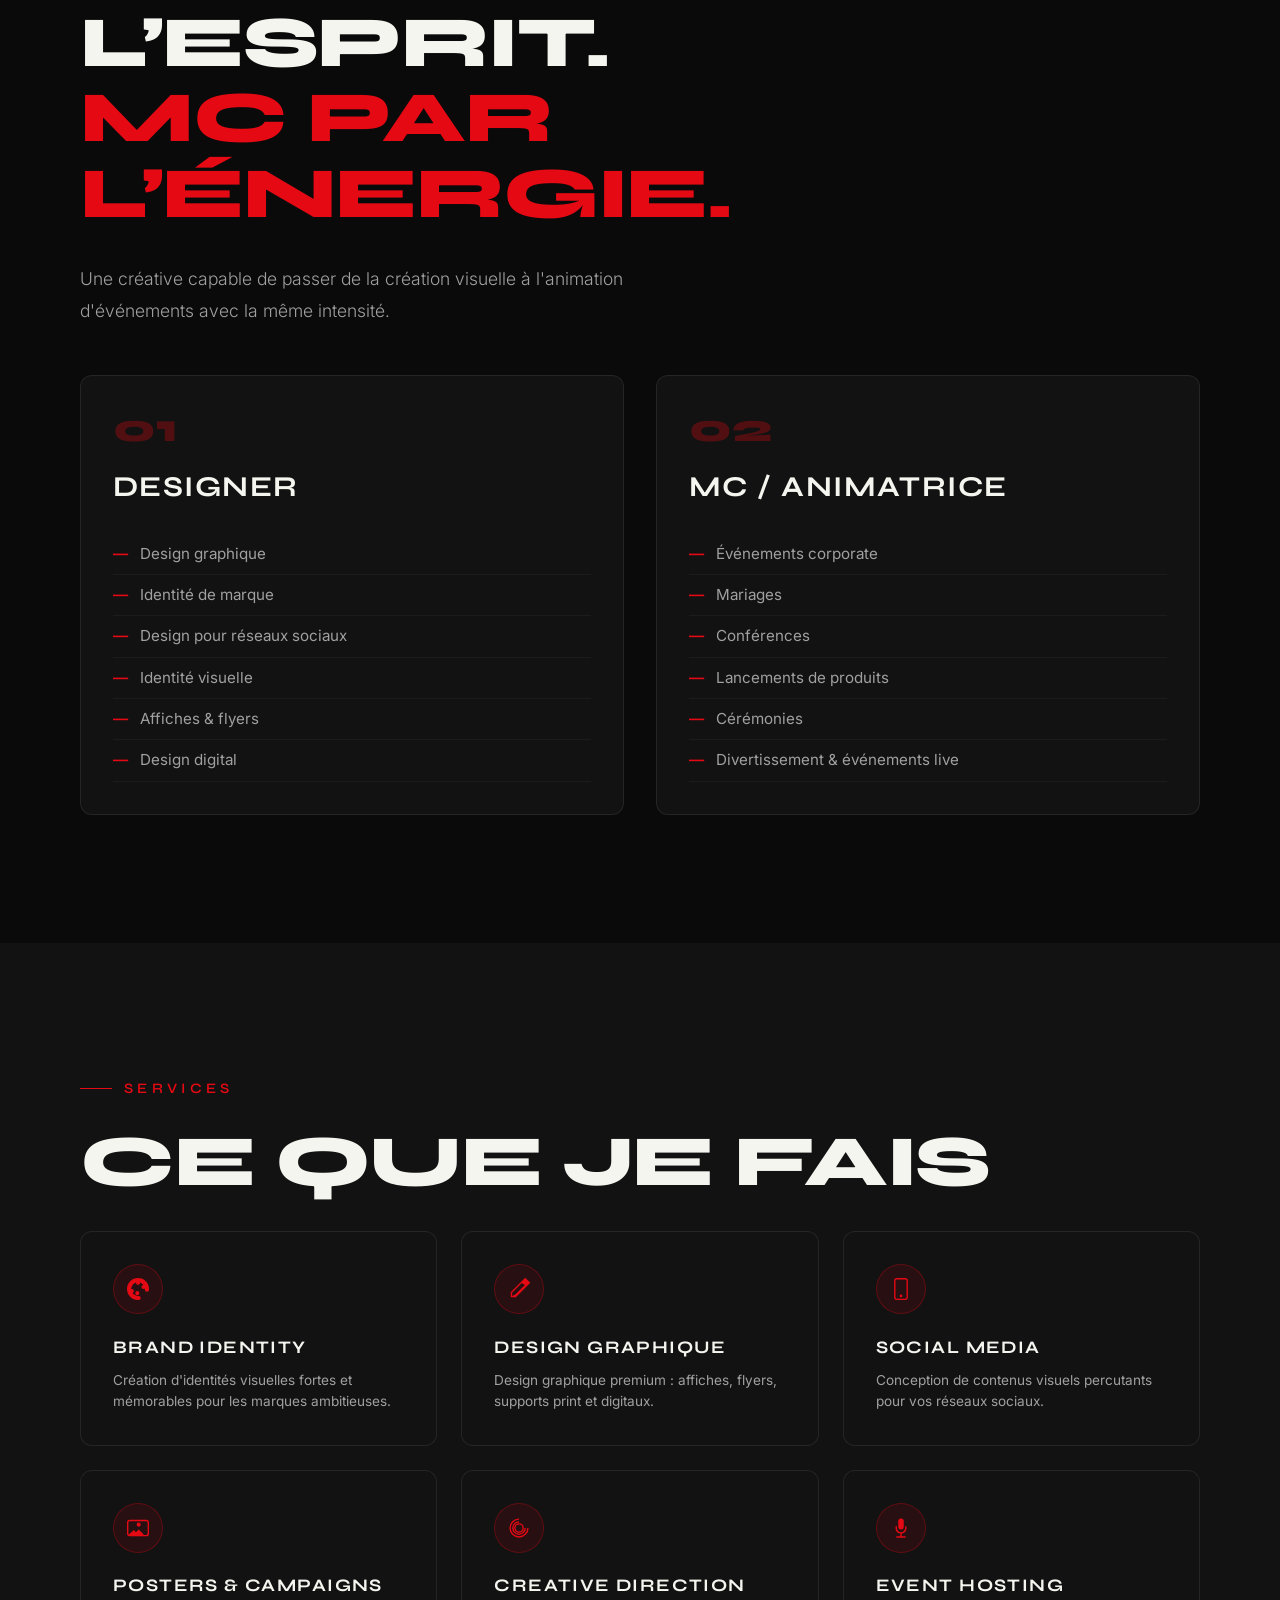
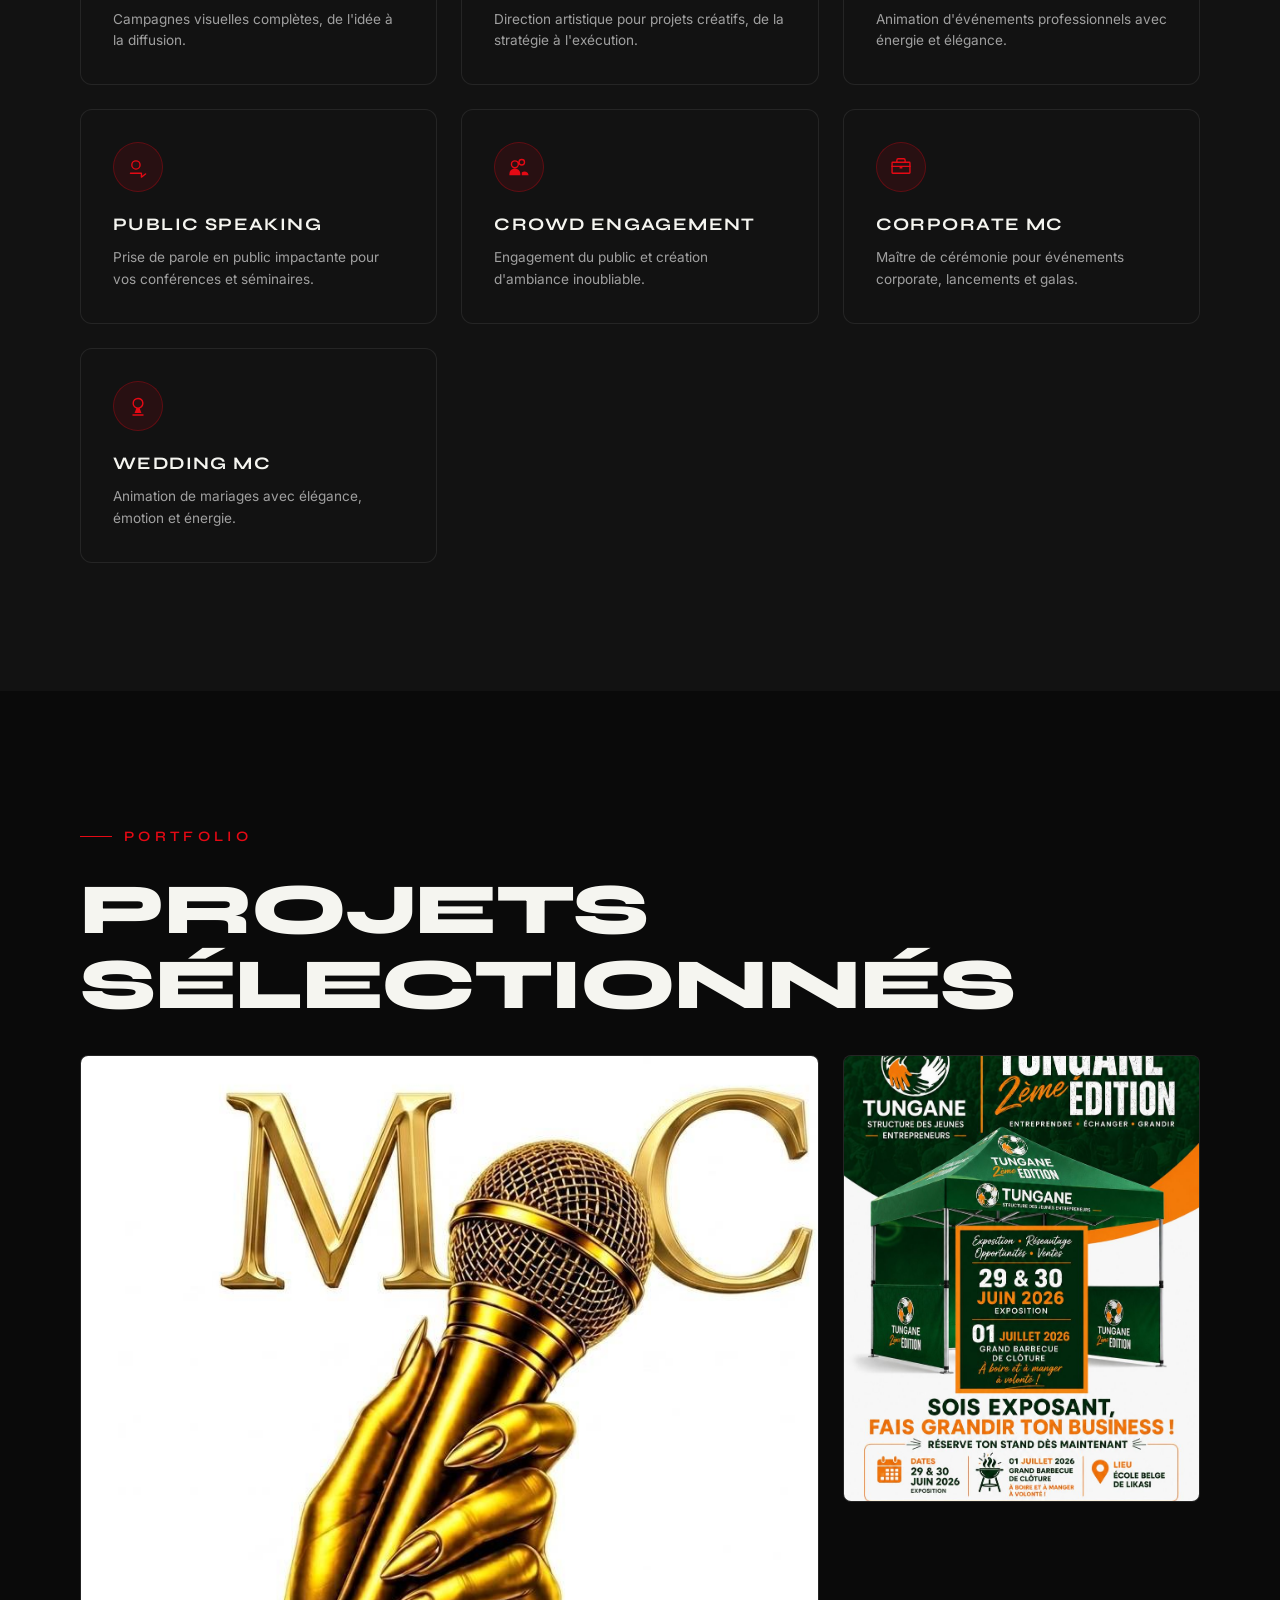
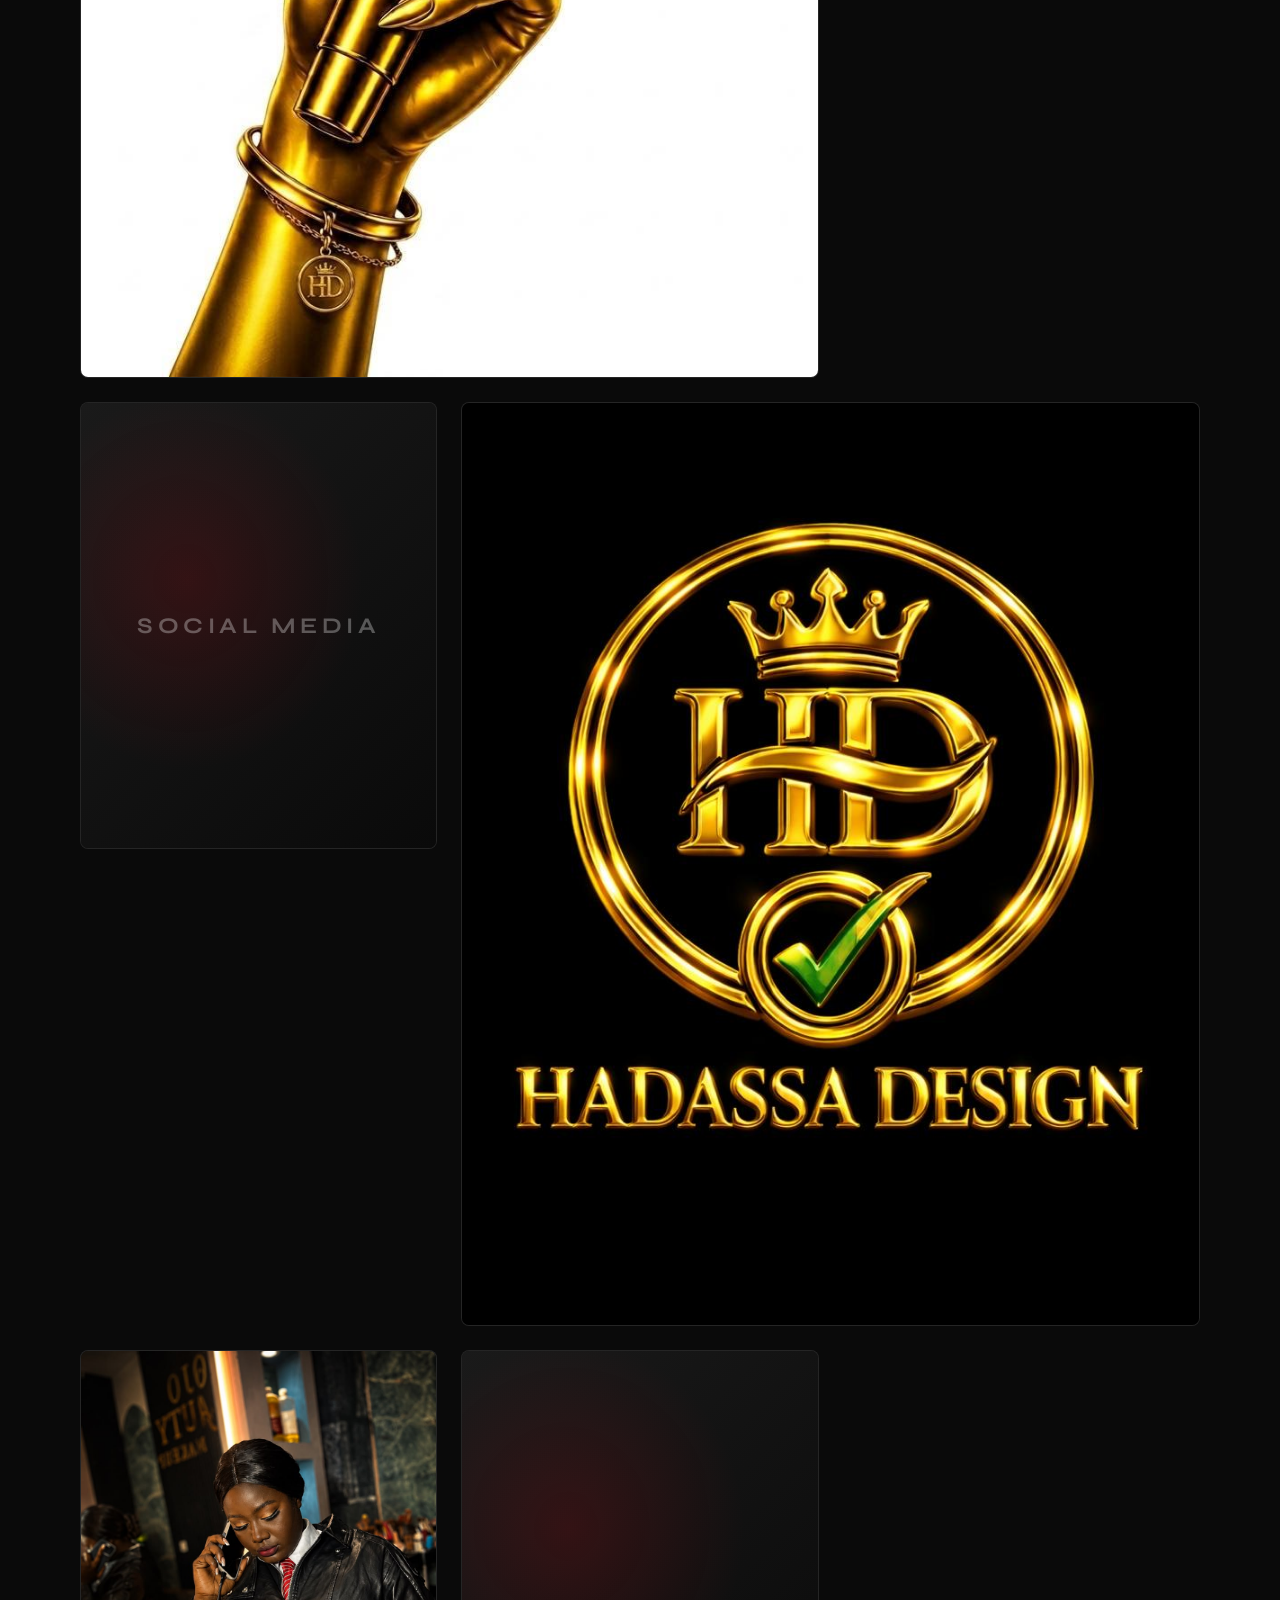
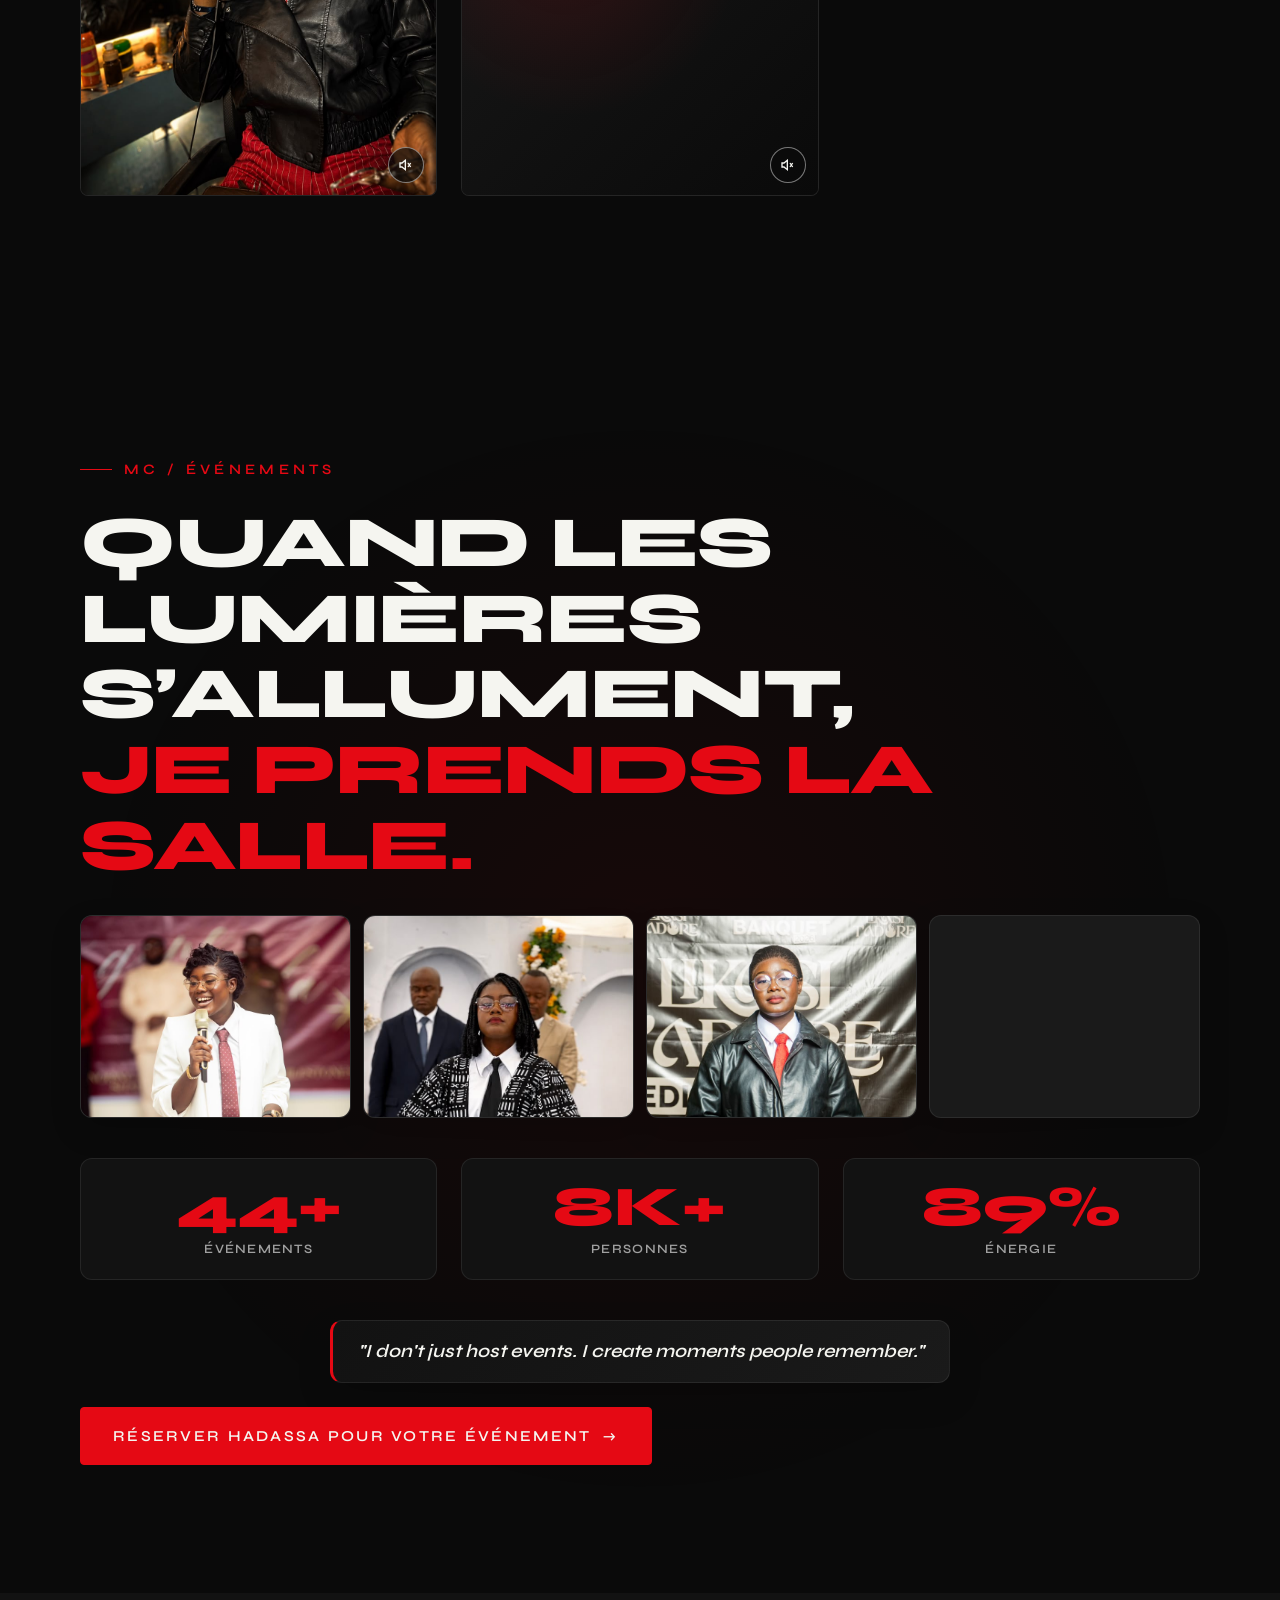
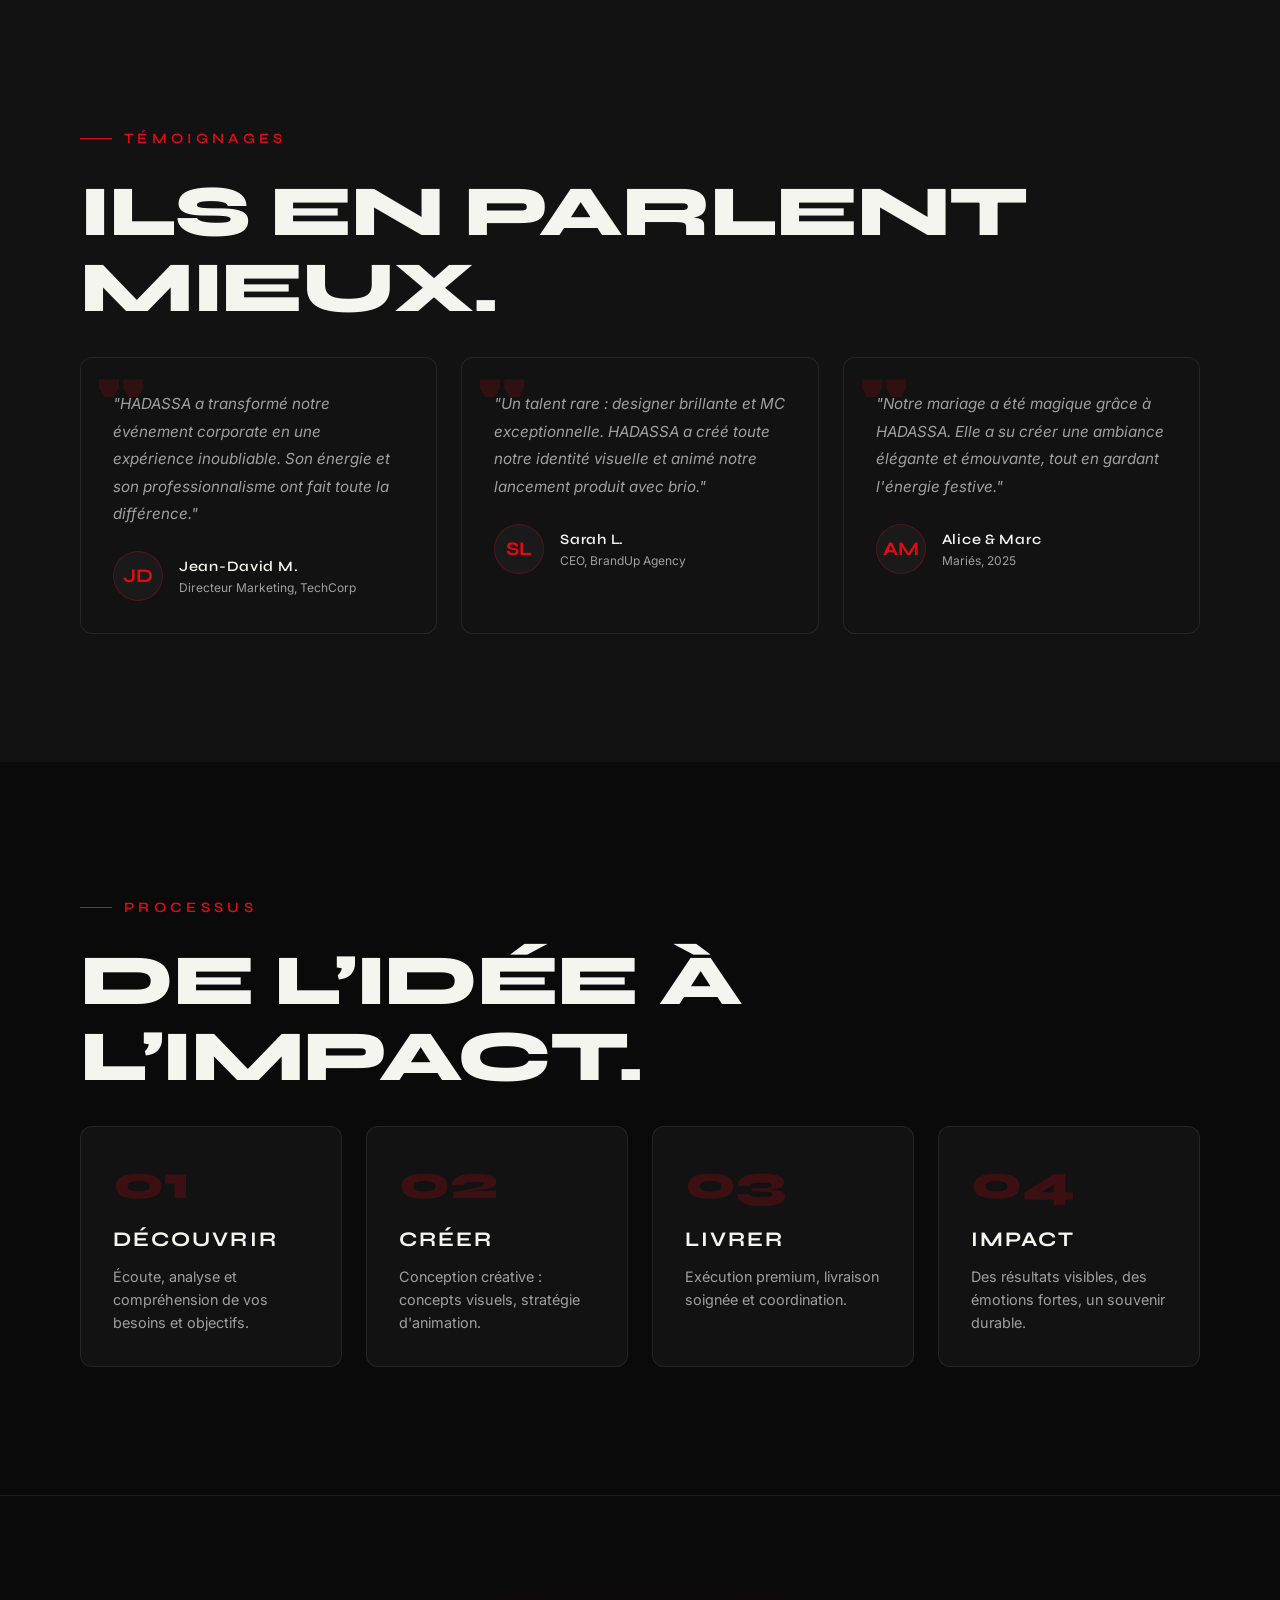
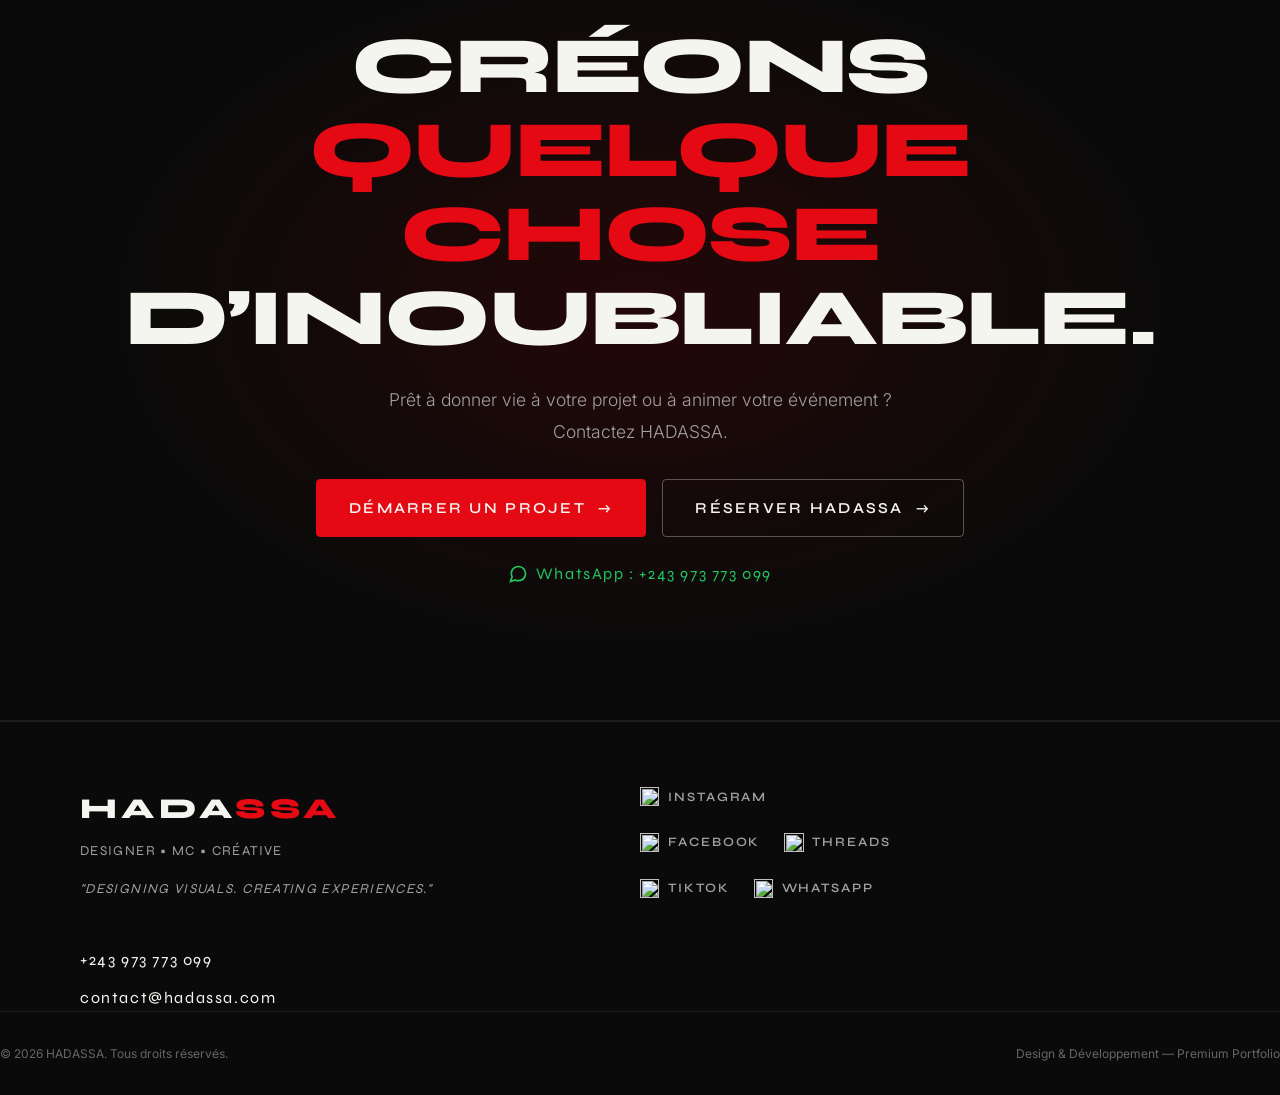
==== commit 251bf7ff: "fix(auth): catch OAuth callback in query and fragment" ====
--- a/index.html
+++ b/index.html
@@ -7,20 +7,22 @@
     <meta name="description" content="HADASSA — Designer graphique / Digital Designer & Maître de cérémonie. Je transforme les idées en visuels puissants et les événements en expériences inoubliables.">
     <meta name="theme-color" content="#0a0a0a">
     <script>
-    // Secours OAuth : si Supabase retombe sur la Site URL (/) au lieu de /admin.html,
-    // transférer immédiatement le code PKCE vers la page qui sait finaliser la session.
+    // Supabase peut revenir sur la Site URL avec des paramètres OAuth en query
+    // ou dans le fragment. Dans les deux cas, transférer immédiatement vers l'admin.
     (function () {
         const current = new URL(window.location.href);
         const isHome = current.pathname === '/' || current.pathname === '/index.html';
-        const hasAuthCallback = current.searchParams.has('code') ||
-            current.searchParams.has('error') ||
-            current.searchParams.has('error_description');
+        const hash = new URLSearchParams(current.hash.replace(/^#/, ''));
+        const hasAuthCallback = ['code', 'error', 'error_description', 'access_token',
+            'refresh_token', 'token_type', 'type', 'token_hash'].some(key =>
+                current.searchParams.has(key) || hash.has(key)
+            );
         if (isHome && hasAuthCallback) {
             current.pathname = '/admin.html';
             window.location.replace(current.pathname + current.search + current.hash);
         }
     })();
-    </script>
+    </script>ipt>
     <script src="js/theme.js"></script>
     <meta name="robots" content="index, follow">
     <link rel="canonical" href="https://hd-orpin-zeta.vercel.app/">
